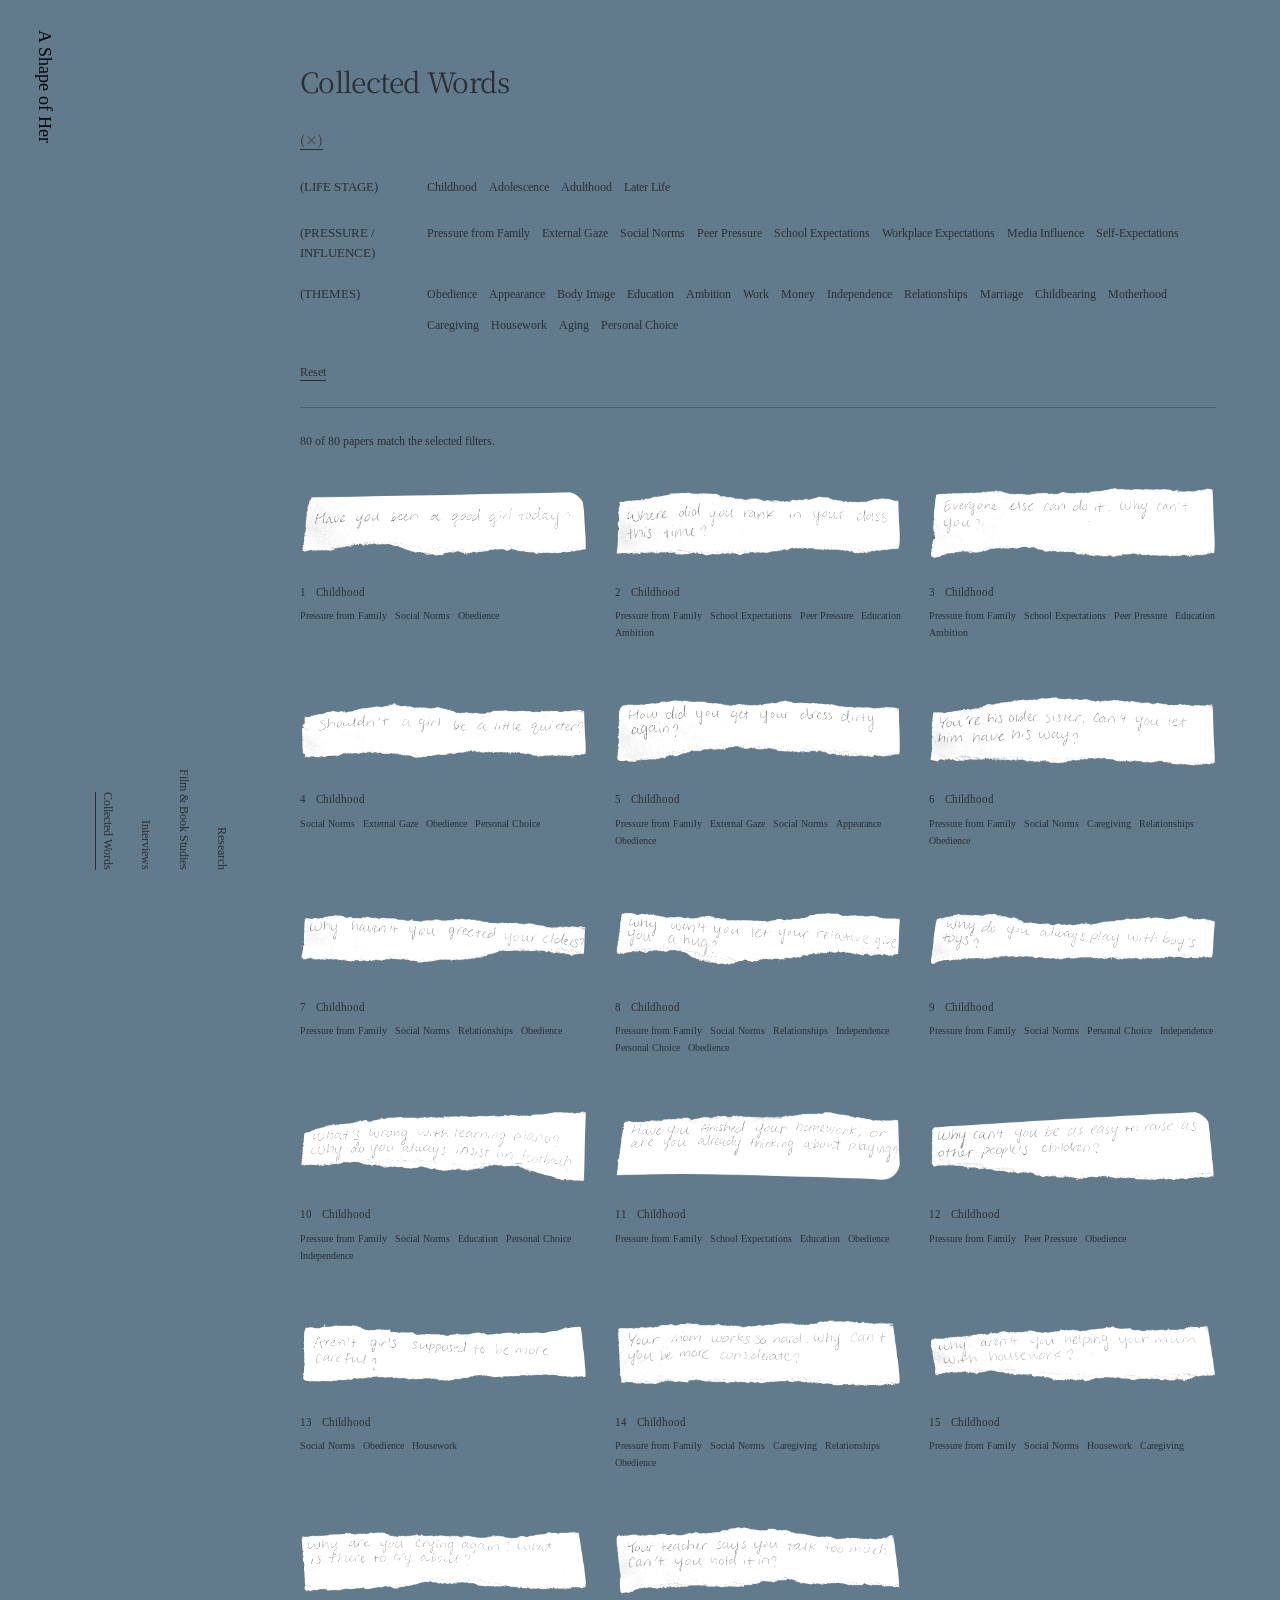
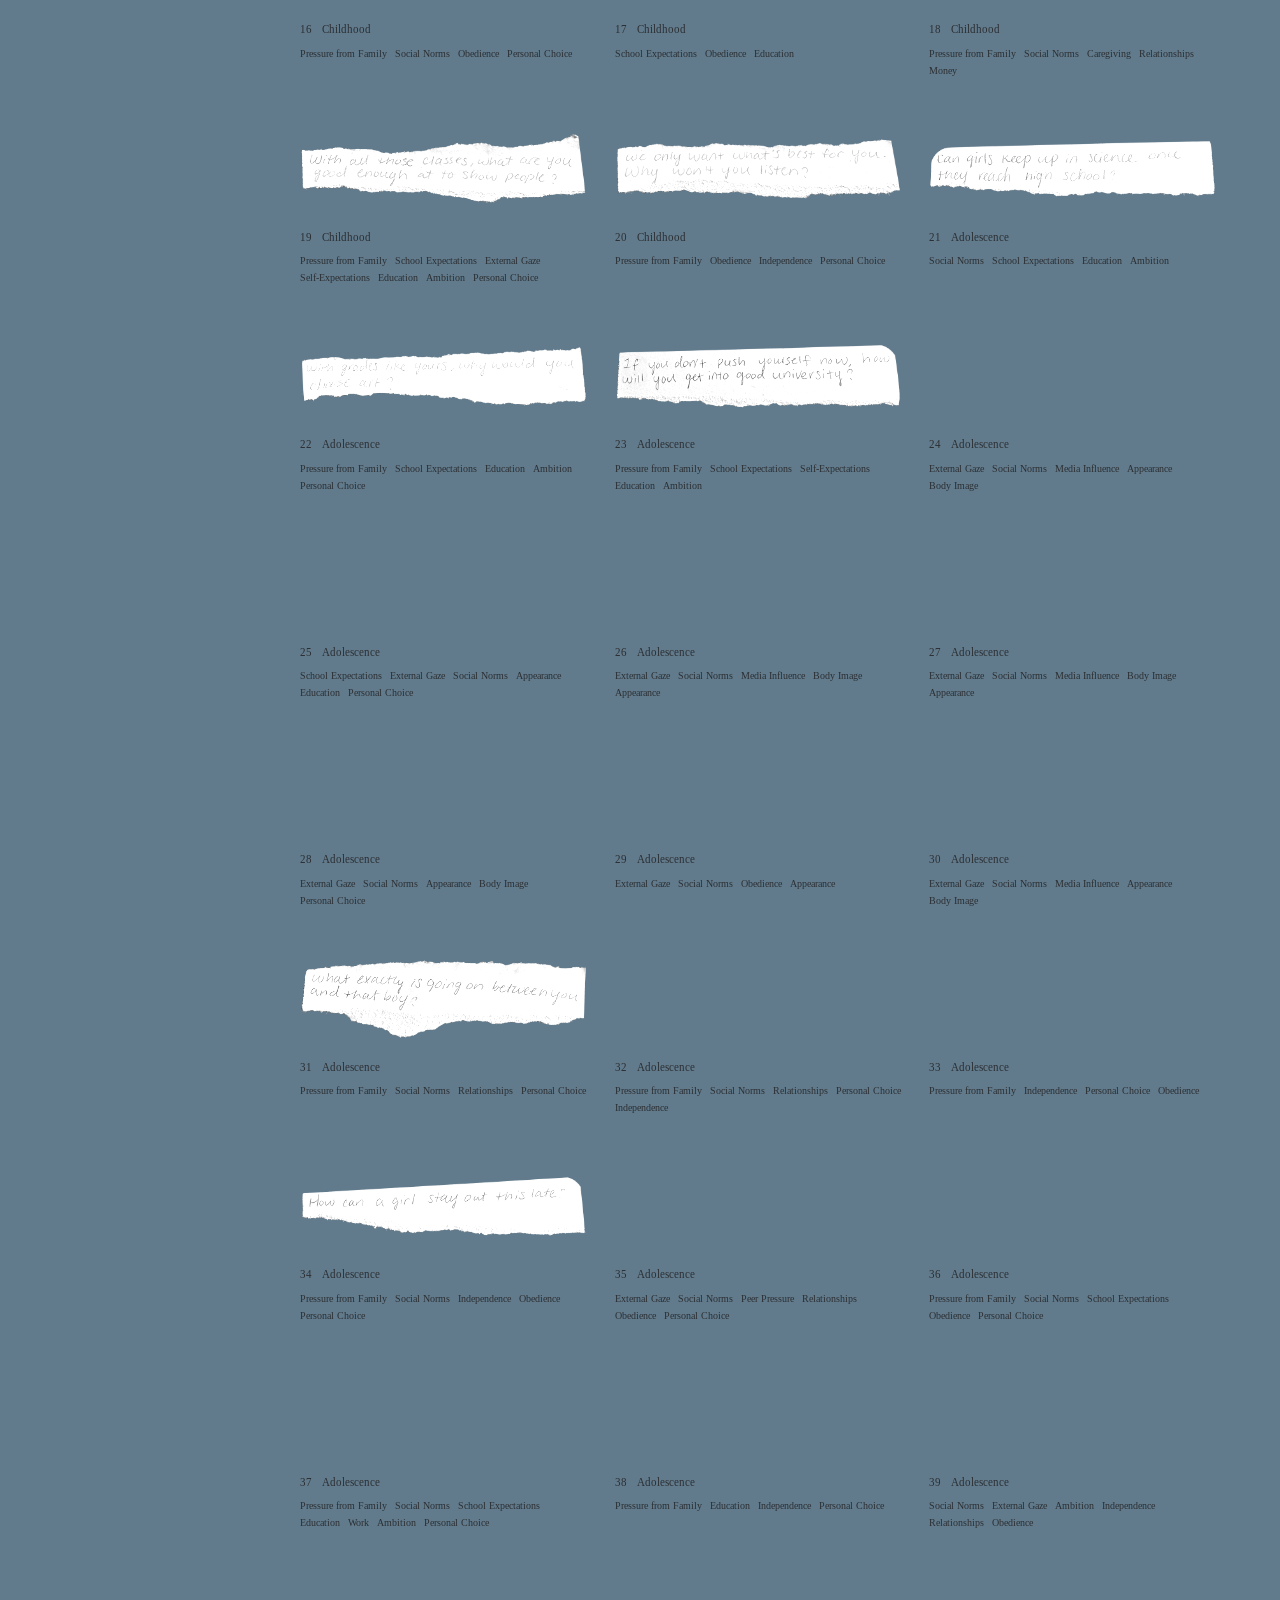
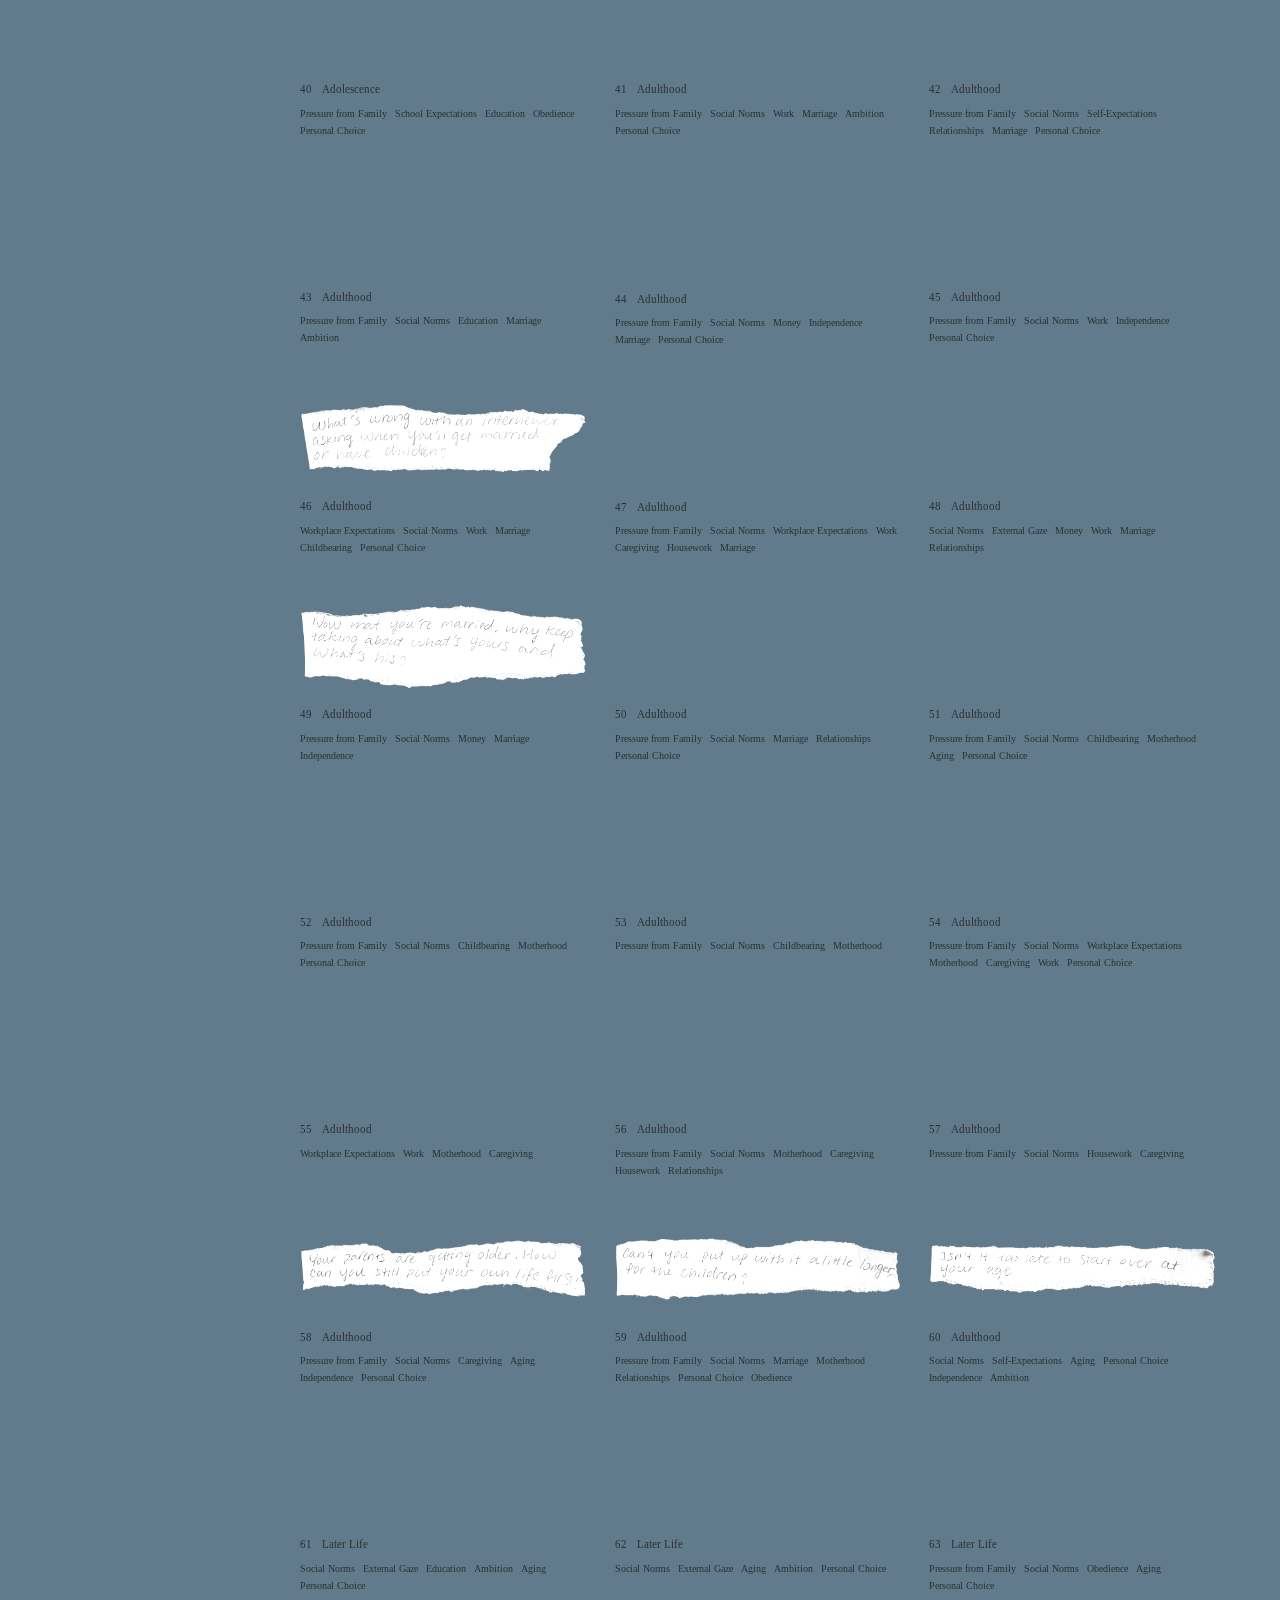
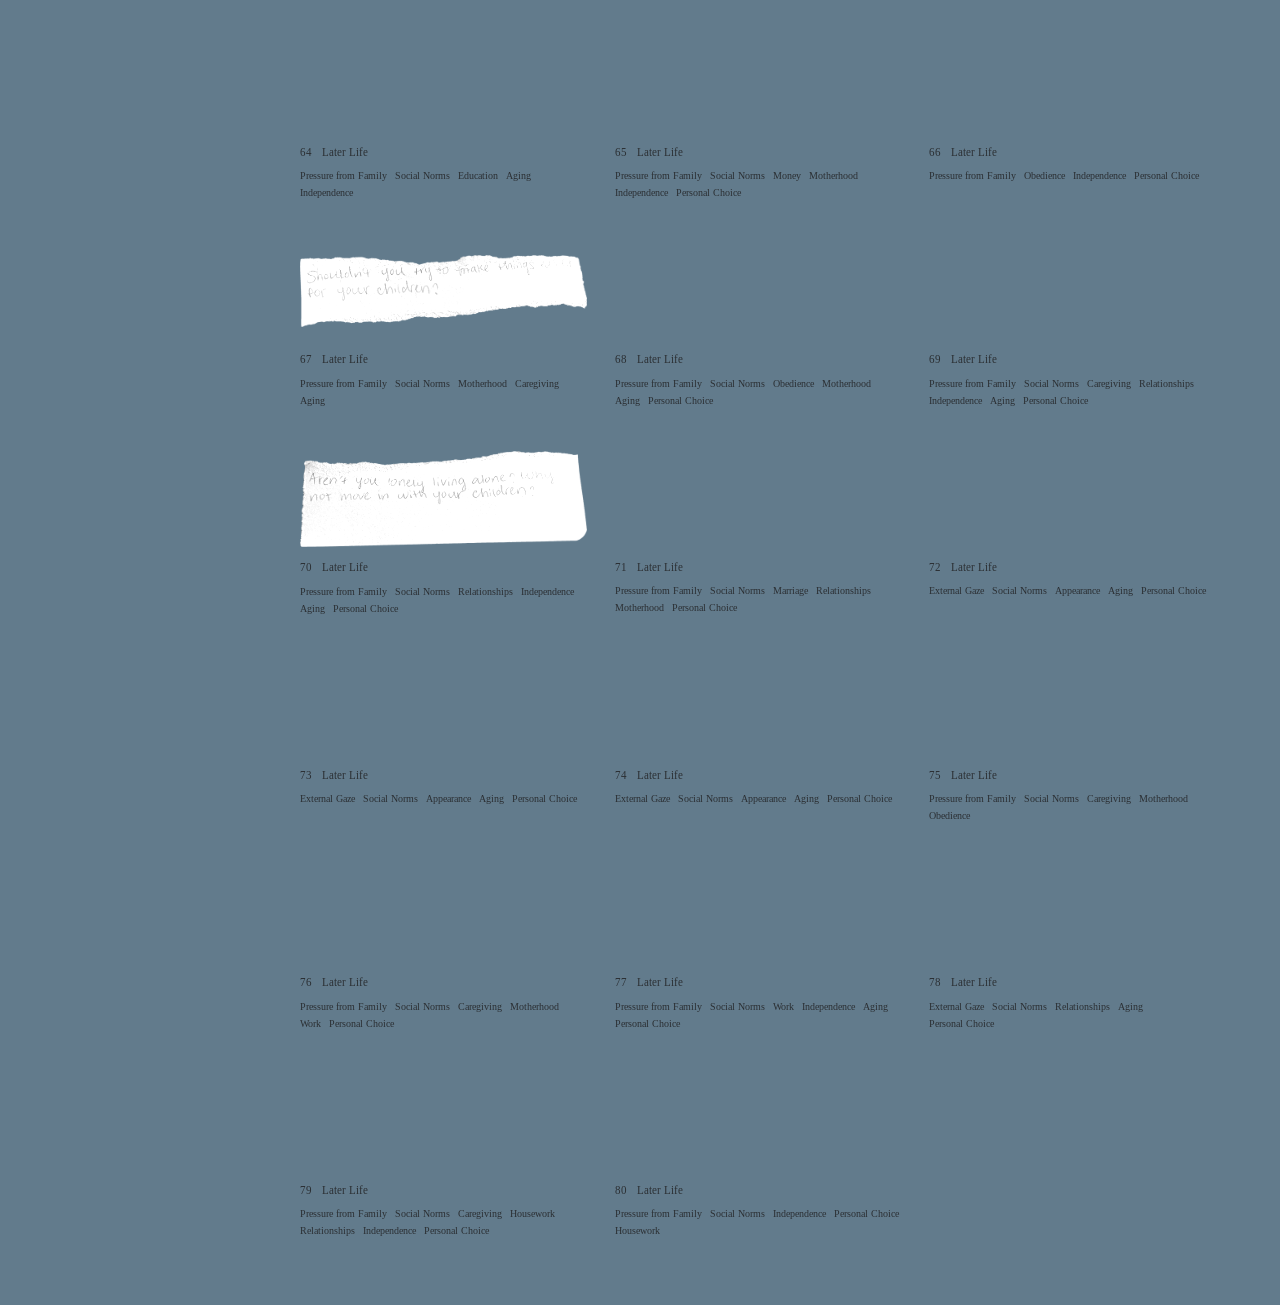
==== original-layout.html @ 665e1ff0 "Publish slate design with synchronized interview layouts" ====
<!doctype html><html lang="en"><head><meta charset="utf-8"><meta name="viewport" content="width=device-width,initial-scale=1"><title>A Shape of Her</title><link rel="stylesheet" href="src/original-layout.css?v=feng-qin-layout-1"><link rel="stylesheet" href="src/type.css?v=typewriter-body-1"><link rel="stylesheet" href="src/responsive.css?v=book-continuity-2"><link rel="icon" type="image/png" href="assets/favicon-transparent.png?v=eye-transparent-1"><link rel="stylesheet" href="src/archive-theme.css?v=word-labels-4"><link rel="stylesheet" href="src/interface-states.css?v=review-10"><link rel="stylesheet" href="src/reader-surface.css?v=reader-7"><link rel="stylesheet" href="src/slate.css?v=1"><link rel="stylesheet" href="src/research-refinement.css?v=1"><link rel="stylesheet" href="src/reality-refinement.css?v=1"><link rel="stylesheet" href="src/reader-refinement.css?v=1"><link rel="stylesheet" href="src/interview-refinement.css?v=1"></head><body class="slate-site"><main class="figma-stage"><section class="figma-screen" id="mom" hidden><div style="position:relative;width:100%;height:100%" data-node-id="37:55" data-name="Interview- Mom"><img alt="" style="position:absolute;display:block;inset:0;max-width:none;width:100%;height:100%" src="assets/figma/mom-04cc8.svg" /><img alt="" style="position:absolute;display:block;inset:0;max-width:none;width:100%;height:100%" src="assets/figma/mom-04cc8.svg" /><a style="word-break:break-word;position:absolute;display:block;cursor:pointer;font-family:var(--font-text);font-weight:400;inset:2.07% 90.83% 95.06% 0.97%;line-height:0;color:#78efb0;font-size:14.15px;white-space:nowrap" data-node-id="37:58"><p style="line-height:normal">A SHAPE OF HER</p></a><div style="position:absolute;inset:2.16% 98.09% 96.08% 0.97%" data-node-id="37:59" data-name="Group"><img alt="" style="position:absolute;display:block;inset:0;max-width:none;width:100%;height:100%" src="assets/figma/mom-c8390.svg" /></div><p style="word-break:break-word;position:absolute;font-family:var(--font-text);font-weight:400;inset:2.09% 48.47% 95.43% 45.28%;line-height:normal;font-style:normal;color:#e5ef70;font-size:16px;white-space:nowrap" data-node-id="37:62">
        (Interviews)</p><div style="position:absolute;inset:6.98% 0 93.02% 0" data-node-id="37:63" data-name="Vector"><div style="position:absolute;inset:-0.5px 0"><img alt="" style="display:block;max-width:none;width:100%;height:100%" src="assets/figma/mom-5d389.svg" /></div></div><p style="word-break:break-word;position:absolute;font-family:var(--font-text);font-weight:400;inset:2.09% 68.06% 95.43% 22.5%;line-height:normal;font-style:normal;color:#78efb0;font-size:16px;white-space:nowrap" data-node-id="71:30">(Collected Words)</p><p style="word-break:break-word;position:absolute;font-family:var(--font-text);font-weight:400;inset:1.96% 28.4% 95.56% 60.35%;line-height:normal;font-style:normal;color:#78efb0;font-size:16px;white-space:nowrap" data-node-id="71:32">(Film &amp; Book Studies)</p><p style="word-break:break-word;position:absolute;font-family:var(--font-text);font-weight:400;inset:2.35% 13.89% 95.17% 80.42%;line-height:normal;font-style:normal;color:#78efb0;font-size:16px;white-space:nowrap" data-node-id="71:34">
        (Research)</p><div style="position:absolute;background:#35253f;height:712px;left:0;overflow-x:clip;overflow-y:auto;top:54px;width:1440px" data-node-id="86:30" data-name="Mom — scrollable interview"><div style="position:absolute;align-content:stretch;display:flex;align-items:flex-start;left:140px;overflow:clip;top:0;width:1300px" data-node-id="86:31" data-name="Photos + interview"><div style="align-content:stretch;display:flex;flex-direction:column;align-items:flex-start;overflow:clip;position:relative;flex-shrink:0;width:650px" data-node-id="86:32" data-name="Family photographs — original proportions"><div style="height:869.375px;position:relative;flex-shrink:0;width:650px" data-node-id="85:30" data-name="mother-memory-01"><img alt="" style="position:absolute;inset:0;max-width:none;object-fit:contain;pointer-events:none;width:100%;height:100%" src="assets/figma/mom-5adf5.png" /></div><div style="height:495.093px;position:relative;flex-shrink:0;width:650px" data-node-id="85:32" data-name="mother-memory-03"><img alt="" style="position:absolute;inset:0;max-width:none;object-fit:contain;pointer-events:none;width:100%;height:100%" src="assets/figma/mom-e5b0a.png" /></div><div style="height:868.021px;position:relative;flex-shrink:0;width:650px" data-node-id="85:34" data-name="mother-memory-05"><img alt="" style="position:absolute;inset:0;max-width:none;object-fit:contain;pointer-events:none;width:100%;height:100%" src="assets/figma/mom-c2add.png" /></div></div><div style="word-break:break-word;background:#ead7e3;align-content:stretch;display:flex;flex-direction:column;gap:48px;height:2232.49px;align-items:flex-start;font-style:normal;overflow:clip;padding-bottom:48px;padding-top:38px;padding-left:38px;padding-right:38px;position:relative;flex-shrink:0;color:#63435f;width:650px" data-node-id="86:33" data-name="Interview — editable questions and answers"><div style="align-content:stretch;display:flex;flex-direction:column;gap:24px;align-items:flex-start;overflow:clip;position:relative;flex-shrink:0;width:574px" data-node-id="86:34" data-name="Question 1"><p style="font-family:var(--font-text);font-weight:700;line-height:38px;position:relative;flex-shrink:0;font-size:30px;width:574px" data-node-id="86:35">What do your family and your work expect from you these days? Does any of it feel stressful?</p><div style="font-family:var(--font-text);font-weight:400;line-height:0;position:relative;flex-shrink:0;font-size:24px;width:574px;white-space:pre-wrap" data-node-id="86:36"><p style="line-height:34px;margin-bottom:0">Right now, I think Mom’s job at home is to look after you and Niuniu. His college entrance exams are coming up, so I need to make sure he’s doing okay and staying healthy. With you, Mom needs to pay extra attention to how you’re feeling. I don’t want you to get ill again.</p><p style="line-height:34px;margin-bottom:0">​</p><p style="line-height:34px;margin-bottom:0">At work, I need to help Dad run the factory. Mom handles the office work and HR, and Dad wants me to learn more about it.</p><p style="line-height:34px;margin-bottom:0">​</p><p style="line-height:34px;margin-bottom:0">At home, we have the older ones and the younger ones to look after. Sometimes keeping up with everyday life and paying for everything feels like a lot. Mom was at home for so many years, and now I’m helping Dad manage the company. I worry about getting things wrong sometimes.</p><p style="line-height:34px;margin-bottom:0">​</p><p style="line-height:34px">But overall, Mom is happy with life right now. You and Niuniu are both doing well, and he’s working hard. Especially you—you’re doing so well now. Seeing you get better makes Mom feel much less worried.</p></div></div><div style="align-content:stretch;display:flex;flex-direction:column;gap:24px;align-items:flex-start;overflow:clip;position:relative;flex-shrink:0;width:574px" data-node-id="86:37" data-name="Question 2"><p style="font-family:var(--font-text);font-weight:700;line-height:38px;position:relative;flex-shrink:0;font-size:30px;width:574px" data-node-id="86:38">What part of your day matters most to you?</p><div style="font-family:var(--font-text);font-weight:400;line-height:0;position:relative;flex-shrink:0;font-size:24px;width:574px;white-space:pre-wrap" data-node-id="86:39"><p style="line-height:34px;margin-bottom:0">The most important part of the day? I don’t think there’s one particular time. When I wasn’t working, though, I liked making a nice dinner and waiting for Dad to come home. When you were all home too, we could sit down and have a happy meal together. That was the best time for Mom.</p><p style="line-height:34px;margin-bottom:0">​</p><p style="line-height:34px">Now that you’re in America, our video calls are the most important time for me. Seeing that you’re doing well makes Mom so happy.</p></div></div><div style="align-content:stretch;display:flex;flex-direction:column;gap:24px;align-items:flex-start;overflow:clip;position:relative;flex-shrink:0;width:574px" data-node-id="86:40" data-name="Question 3"><p style="font-family:var(--font-text);font-weight:700;line-height:38px;position:relative;flex-shrink:0;font-size:30px;width:574px" data-node-id="86:41">Who or what matters most to you?</p><p style="font-family:var(--font-text);font-weight:400;line-height:34px;position:relative;flex-shrink:0;font-size:24px;width:574px" data-node-id="86:42">
                The most important people in Mom’s life are you and Niuniu. Right now, you two matter most to me. For now, I want to help Dad run the factory well so we can earn a bit more money.</p></div><div style="align-content:stretch;display:flex;flex-direction:column;gap:24px;align-items:flex-start;overflow:clip;position:relative;flex-shrink:0;width:574px" data-node-id="86:43" data-name="Question 4"><p style="font-family:var(--font-text);font-weight:700;line-height:38px;position:relative;flex-shrink:0;font-size:30px;width:574px" data-node-id="86:44">
                If you could go back to when you were younger, what would you do differently?</p><p style="font-family:var(--font-text);font-weight:400;line-height:34px;position:relative;flex-shrink:0;font-size:24px;width:574px" data-node-id="86:45">
                Mom wishes she could go back to when you were little. I would take better care of you so you could grow up happy, instead of losing my temper with you. I wouldn’t let you go abroad to study and go through so much hurt. Then you could have stayed healthy without needing medicine. You also wouldn’t have had such a hard time losing weight. That’s what Mom most wishes she could do over.</p></div></div></div></div><div style="position:absolute;align-content:stretch;display:flex;flex-direction:column;gap:24px;align-items:flex-start;left:0;top:86px" data-node-id="87:82" data-name="Interview navigation — left tabs"><div style="background:#78efb0;align-content:stretch;display:flex;height:64px;align-items:center;padding-left:18px;position:relative;border-bottom-right-radius:3px;border-top-right-radius:3px;flex-shrink:0;width:132px" data-node-id="87:83" data-name="Mom"><p style="word-break:break-word;font-family:var(--font-text);font-weight:700;line-height:normal;font-style:normal;position:relative;flex-shrink:0;color:#35253f;font-size:20px;white-space:nowrap" data-node-id="I87:83;87:56">
            Mom</p></div><a style="background:#f3a5de;align-content:stretch;cursor:pointer;display:flex;height:64px;align-items:center;padding-left:18px;position:relative;border-bottom-right-radius:3px;border-top-right-radius:3px;flex-shrink:0;width:132px" data-node-id="87:85" data-name="Grandma"><p style="word-break:break-word;font-family:var(--font-text);font-weight:400;line-height:normal;font-style:normal;position:relative;flex-shrink:0;font-size:20px;color:var(--interview-tab-ink,#63435f);text-align:left;white-space:nowrap" data-node-id="I87:85;87:60">
            Grandma</p></a><a style="background:#f3a5de;align-content:stretch;cursor:pointer;display:flex;height:64px;align-items:center;padding-left:18px;position:relative;border-bottom-right-radius:3px;border-top-right-radius:3px;flex-shrink:0;width:132px" data-node-id="87:87" data-name="Aunt 1"><p style="word-break:break-word;font-family:var(--font-text);font-weight:400;line-height:normal;font-style:normal;position:relative;flex-shrink:0;font-size:20px;color:var(--interview-tab-ink,#63435f);text-align:left;white-space:nowrap" data-node-id="I87:87;87:64">
            Aunt 1</p></a><a style="background:#f3a5de;align-content:stretch;cursor:pointer;display:flex;height:64px;align-items:center;padding-left:18px;position:relative;border-bottom-right-radius:3px;border-top-right-radius:3px;flex-shrink:0;width:132px" data-node-id="87:89" data-name="Aunt 2"><p style="word-break:break-word;font-family:var(--font-text);font-weight:400;line-height:normal;font-style:normal;position:relative;flex-shrink:0;font-size:20px;color:var(--interview-tab-ink,#63435f);text-align:left;white-space:nowrap" data-node-id="I87:89;87:68">
            Aunt 2</p></a><a style="background:#f3a5de;align-content:stretch;cursor:pointer;display:flex;height:64px;align-items:center;padding-left:18px;position:relative;border-bottom-right-radius:3px;border-top-right-radius:3px;flex-shrink:0;width:132px" data-node-id="109:50" data-name="Summary"><p style="word-break:break-word;font-family:var(--font-text);font-weight:400;line-height:normal;font-style:normal;position:relative;flex-shrink:0;font-size:20px;color:var(--interview-tab-ink,#63435f);text-align:left;white-space:nowrap" data-node-id="I109:50;108:51">
            Summary</p></a></div></div></section><section class="figma-screen" id="grandma" hidden><div style="position:relative;width:100%;height:100%" data-node-id="87:91" data-name="Interview — Grandma"><img alt="" style="position:absolute;display:block;inset:0;max-width:none;width:100%;height:100%" src="assets/figma/grandma-04cc8.svg" /><img alt="" style="position:absolute;display:block;inset:0;max-width:none;width:100%;height:100%" src="assets/figma/grandma-04cc8.svg" /><a style="word-break:break-word;position:absolute;display:block;cursor:pointer;font-family:var(--font-text);font-weight:400;inset:2.07% 90.83% 95.06% 0.97%;line-height:0;color:#78efb0;font-size:14.15px;white-space:nowrap" data-node-id="87:94"><p style="line-height:normal">A SHAPE OF HER</p></a><div style="position:absolute;inset:2.16% 98.09% 96.08% 0.97%" data-node-id="87:95" data-name="Group"><img alt="" style="position:absolute;display:block;inset:0;max-width:none;width:100%;height:100%" src="assets/figma/grandma-c8390.svg" /></div><p style="word-break:break-word;position:absolute;font-family:var(--font-text);font-weight:400;inset:2.09% 48.47% 95.43% 45.28%;line-height:normal;font-style:normal;color:#e5ef70;font-size:16px;white-space:nowrap" data-node-id="87:98">
        (Interviews)</p><div style="position:absolute;inset:6.98% 0 93.02% 0" data-node-id="87:99" data-name="Vector"><div style="position:absolute;inset:-0.5px 0"><img alt="" style="display:block;max-width:none;width:100%;height:100%" src="assets/figma/grandma-5d389.svg" /></div></div><a style="word-break:break-word;position:absolute;display:block;cursor:pointer;font-family:var(--font-text);font-weight:400;inset:2.09% 68.06% 95.43% 22.5%;line-height:0;font-style:normal;color:#78efb0;font-size:16px;white-space:nowrap" data-node-id="87:100"><p style="line-height:normal">(Collected Words)</p></a><a style="word-break:break-word;position:absolute;display:block;cursor:pointer;font-family:var(--font-text);font-weight:400;inset:1.96% 28.4% 95.56% 60.35%;line-height:0;font-style:normal;color:#78efb0;font-size:16px;white-space:nowrap" data-node-id="87:101"><p style="line-height:normal">(Film &amp; Book Studies)</p></a><a style="word-break:break-word;position:absolute;display:block;cursor:pointer;font-family:var(--font-text);font-weight:400;inset:2.35% 13.89% 95.17% 80.42%;line-height:0;font-style:normal;color:#78efb0;font-size:16px;white-space:nowrap" data-node-id="87:102"><p style="line-height:normal">(Research)</p></a><div style="position:absolute;background:#35253f;height:712px;left:0;overflow-x:clip;overflow-y:auto;top:54px;width:1440px" data-node-id="90:50" data-name="Grandma — scrollable interview"><div style="position:absolute;align-content:stretch;display:flex;align-items:flex-start;left:140px;overflow:clip;top:0;width:1300px" data-node-id="90:51" data-name="Photos + interview"><div style="align-content:stretch;display:flex;flex-direction:column;gap:59.49px;align-items:flex-start;overflow:clip;position:relative;flex-shrink:0;width:650px" data-node-id="90:52" data-name="Family photographs — original proportions"><div style="height:863.507px;position:relative;flex-shrink:0;width:650px" data-node-id="90:46" data-name="grandmother-memory-01"><img alt="" style="position:absolute;inset:0;max-width:none;object-fit:contain;pointer-events:none;width:100%;height:100%" src="assets/figma/grandma-068de.png" /></div><div style="height:867.005px;position:relative;flex-shrink:0;width:650px" data-node-id="90:48" data-name="grandmother-memory-03"><img alt="" style="position:absolute;inset:0;max-width:none;object-fit:contain;pointer-events:none;width:100%;height:100%" src="assets/figma/grandma-8f580.png" /></div></div><div style="word-break:break-word;background:#ead7e3;align-content:stretch;display:flex;flex-direction:column;gap:48px;align-items:flex-start;font-style:normal;overflow:clip;padding-bottom:48px;padding-top:38px;padding-left:38px;padding-right:38px;position:relative;flex-shrink:0;color:#63435f;width:650px" data-node-id="90:58" data-name="Interview — editable questions and answers"><div style="align-content:stretch;display:flex;flex-direction:column;gap:24px;align-items:flex-start;overflow:clip;position:relative;flex-shrink:0;width:574px" data-node-id="90:59" data-name="Question 1"><p style="font-family:var(--font-text);font-weight:700;line-height:38px;position:relative;flex-shrink:0;font-size:30px;width:574px" data-node-id="90:60">What do your family and your work expect from you these days? Does any of it feel stressful?</p><p style="font-family:var(--font-text);font-weight:400;line-height:34px;position:relative;flex-shrink:0;font-size:24px;width:574px" data-node-id="90:61">
                I’m very happy. What do you want me to say about expectations? Grandma doesn’t know. Let Grandpa answer. You want Grandma to say it? Then let Grandpa help me a little. How would I know? Pressure and expectations? Grandma feels very happy now. I don’t really have any pressure.</p></div><div style="align-content:stretch;display:flex;flex-direction:column;gap:24px;align-items:flex-start;overflow:clip;position:relative;flex-shrink:0;width:574px" data-node-id="90:62" data-name="Question 2"><p style="font-family:var(--font-text);font-weight:700;line-height:38px;position:relative;flex-shrink:0;font-size:30px;width:574px" data-node-id="90:63">
                What part of your day matters most to you?</p><p style="font-family:var(--font-text);font-weight:400;line-height:34px;position:relative;flex-shrink:0;font-size:24px;width:574px" data-node-id="90:64">
                The most important part of the day? What does that mean? Well, apart from sleeping, the two of us make ourselves something to eat, don’t we? Just us two old people, making a little food. As long as we’re healthy, isn’t that enough? Keeping well, so you don’t have to worry about us. Isn’t that enough?</p></div><div style="align-content:stretch;display:flex;flex-direction:column;gap:24px;align-items:flex-start;overflow:clip;position:relative;flex-shrink:0;width:574px" data-node-id="90:65" data-name="Question 3"><p style="font-family:var(--font-text);font-weight:700;line-height:38px;position:relative;flex-shrink:0;font-size:30px;width:574px" data-node-id="90:66">
                Who or what matters most to you?</p><p style="font-family:var(--font-text);font-weight:400;line-height:34px;position:relative;flex-shrink:0;font-size:24px;width:574px" data-node-id="90:67">
                The most important people and things? How is Grandma supposed to answer that? I just want to be healthy. Isn’t that enough? The most important people? All of you. You’re the most important, the very most important. Grandma’s getting so old now, isn’t she? Sometimes I can’t sleep, and I think about you all.</p></div><div style="align-content:stretch;display:flex;flex-direction:column;gap:24px;align-items:flex-start;overflow:clip;position:relative;flex-shrink:0;width:574px" data-node-id="90:68" data-name="Question 4"><p style="font-family:var(--font-text);font-weight:700;line-height:38px;position:relative;flex-shrink:0;font-size:30px;width:574px" data-node-id="90:69">
                If you could go back to when you were younger, what would you do differently?</p><div style="font-family:var(--font-text);font-weight:400;line-height:0;position:relative;flex-shrink:0;font-size:24px;width:574px;white-space:pre-wrap" data-node-id="90:70"><p style="line-height:34px;margin-bottom:0">Start over? Even if I wanted to, I couldn’t do those things now. What could I do? Well, let me think, let me think. Ha ha ha. What would I want to do over now? Grandpa can’t think of anything either.</p><p style="line-height:34px;margin-bottom:0">​</p><p style="line-height:34px;margin-bottom:0">I regret marrying your grandpa.</p><p style="line-height:34px;margin-bottom:0">​</p><p style="line-height:34px">Our village back home was such a lovely place. You’ve been there, you know. Grandma lost out, really lost out. I left such a lovely place and came to this awful place. I regret moving down here to the flatlands. The work wore me out. I was so tired.</p></div></div></div></div></div><div style="position:absolute;align-content:stretch;display:flex;flex-direction:column;gap:24px;align-items:flex-start;left:0;top:86px" data-node-id="87:103" data-name="Interview navigation — left tabs"><a style="background:#f3a5de;align-content:stretch;cursor:pointer;display:flex;height:64px;align-items:center;padding-left:18px;position:relative;border-bottom-right-radius:3px;border-top-right-radius:3px;flex-shrink:0;width:132px" data-node-id="87:104" data-name="Mom"><p style="word-break:break-word;font-family:var(--font-text);font-weight:400;line-height:normal;font-style:normal;position:relative;flex-shrink:0;font-size:20px;color:var(--interview-tab-ink,#63435f);text-align:left;white-space:nowrap" data-node-id="I87:104;87:56">Mom</p></a><div style="background:#78efb0;align-content:stretch;display:flex;height:64px;align-items:center;padding-left:18px;position:relative;border-bottom-right-radius:3px;border-top-right-radius:3px;flex-shrink:0;width:132px" data-node-id="87:105" data-name="Grandma"><p style="word-break:break-word;font-family:var(--font-text);font-weight:700;line-height:normal;font-style:normal;position:relative;flex-shrink:0;color:#35253f;font-size:20px;white-space:nowrap" data-node-id="I87:105;87:60">
            Grandma</p></div><a style="background:#f3a5de;align-content:stretch;cursor:pointer;display:flex;height:64px;align-items:center;padding-left:18px;position:relative;border-bottom-right-radius:3px;border-top-right-radius:3px;flex-shrink:0;width:132px" data-node-id="87:106" data-name="Aunt 1"><p style="word-break:break-word;font-family:var(--font-text);font-weight:400;line-height:normal;font-style:normal;position:relative;flex-shrink:0;font-size:20px;color:var(--interview-tab-ink,#63435f);text-align:left;white-space:nowrap" data-node-id="I87:106;87:64">
            Aunt 1</p></a><a style="background:#f3a5de;align-content:stretch;cursor:pointer;display:flex;height:64px;align-items:center;padding-left:18px;position:relative;border-bottom-right-radius:3px;border-top-right-radius:3px;flex-shrink:0;width:132px" data-node-id="87:107" data-name="Aunt 2"><p style="word-break:break-word;font-family:var(--font-text);font-weight:400;line-height:normal;font-style:normal;position:relative;flex-shrink:0;font-size:20px;color:var(--interview-tab-ink,#63435f);text-align:left;white-space:nowrap" data-node-id="I87:107;87:68">
            Aunt 2</p></a><a style="background:#f3a5de;align-content:stretch;cursor:pointer;display:flex;height:64px;align-items:center;padding-left:18px;position:relative;border-bottom-right-radius:3px;border-top-right-radius:3px;flex-shrink:0;width:132px" data-node-id="110:51" data-name="Summary"><p style="word-break:break-word;font-family:var(--font-text);font-weight:400;line-height:normal;font-style:normal;position:relative;flex-shrink:0;font-size:20px;color:var(--interview-tab-ink,#63435f);text-align:left;white-space:nowrap" data-node-id="I110:51;108:51">
            Summary</p></a></div></div></section><section class="figma-screen" id="aunt1" hidden><div style="position:relative;width:100%;height:100%" data-node-id="87:112" data-name="Interview — Aunt 1"><img alt="" style="position:absolute;display:block;inset:0;max-width:none;width:100%;height:100%" src="assets/figma/aunt1-04cc8.svg" /><img alt="" style="position:absolute;display:block;inset:0;max-width:none;width:100%;height:100%" src="assets/figma/aunt1-04cc8.svg" /><a style="word-break:break-word;position:absolute;display:block;cursor:pointer;font-family:var(--font-text);font-weight:400;inset:2.07% 90.83% 95.06% 0.97%;line-height:0;color:#78efb0;font-size:14.15px;white-space:nowrap" data-node-id="87:115"><p style="line-height:normal">A SHAPE OF HER</p></a><div style="position:absolute;inset:2.16% 98.09% 96.08% 0.97%" data-node-id="87:116" data-name="Group"><img alt="" style="position:absolute;display:block;inset:0;max-width:none;width:100%;height:100%" src="assets/figma/aunt1-c8390.svg" /></div><p style="word-break:break-word;position:absolute;font-family:var(--font-text);font-weight:400;inset:2.09% 48.47% 95.43% 45.28%;line-height:normal;font-style:normal;color:#e5ef70;font-size:16px;white-space:nowrap" data-node-id="87:119">
        (Interviews)</p><div style="position:absolute;inset:6.98% 0 93.02% 0" data-node-id="87:120" data-name="Vector"><div style="position:absolute;inset:-0.5px 0"><img alt="" style="display:block;max-width:none;width:100%;height:100%" src="assets/figma/aunt1-5d389.svg" /></div></div><a style="word-break:break-word;position:absolute;display:block;cursor:pointer;font-family:var(--font-text);font-weight:400;inset:2.09% 68.06% 95.43% 22.5%;line-height:0;font-style:normal;color:#78efb0;font-size:16px;white-space:nowrap" data-node-id="87:121"><p style="line-height:normal">(Collected Words)</p></a><a style="word-break:break-word;position:absolute;display:block;cursor:pointer;font-family:var(--font-text);font-weight:400;inset:1.96% 28.4% 95.56% 60.35%;line-height:0;font-style:normal;color:#78efb0;font-size:16px;white-space:nowrap" data-node-id="87:122"><p style="line-height:normal">(Film &amp; Book Studies)</p></a><a style="word-break:break-word;position:absolute;display:block;cursor:pointer;font-family:var(--font-text);font-weight:400;inset:2.35% 13.89% 95.17% 80.42%;line-height:0;font-style:normal;color:#78efb0;font-size:16px;white-space:nowrap" data-node-id="87:123"><p style="line-height:normal">(Research)</p></a><div style="position:absolute;background:#35253f;height:712px;left:0;overflow-x:clip;overflow-y:auto;top:54px;width:1440px" data-node-id="103:46" data-name="Aunt 1 — scrollable interview"><div style="position:absolute;align-content:stretch;display:flex;align-items:flex-start;left:140px;overflow:clip;top:0;width:1300px" data-node-id="103:47" data-name="Photos + interview"><div style="align-content:stretch;display:flex;flex-direction:column;align-items:center;overflow:clip;position:relative;flex-shrink:0;width:650px" data-node-id="103:48" data-name="Family photographs — original proportions"><div style="height:449.035px;position:relative;flex-shrink:0;width:599.31px" data-node-id="103:49" data-name="grandmother-memory-01"><img alt="" style="position:absolute;inset:0;max-width:none;object-fit:contain;pointer-events:none;width:100%;height:100%" src="assets/figma/aunt1-024ca.png" /></div><div style="height:449.035px;position:relative;flex-shrink:0;width:599.31px" data-node-id="103:50" data-name="grandmother-memory-03"><img alt="" style="position:absolute;inset:0;max-width:none;object-fit:contain;pointer-events:none;width:100%;height:100%" src="assets/figma/aunt1-ce806.png" /></div><div style="height:449.93px;position:relative;flex-shrink:0;width:599.31px" data-node-id="107:46" data-name="aunt-1-memory-04"><img alt="" style="position:absolute;inset:0;max-width:none;object-fit:contain;pointer-events:none;width:100%;height:100%" src="assets/figma/aunt1-72cc7.png" /></div></div><div style="word-break:break-word;background:#ead7e3;align-content:stretch;display:flex;flex-direction:column;gap:48px;align-items:flex-start;font-style:normal;overflow:clip;padding-bottom:48px;padding-top:38px;padding-left:38px;padding-right:38px;position:relative;flex-shrink:0;color:#63435f;width:650px" data-node-id="103:51" data-name="Interview — editable questions and answers"><div style="align-content:stretch;display:flex;flex-direction:column;gap:24px;align-items:flex-start;overflow:clip;position:relative;flex-shrink:0;width:574px" data-node-id="103:52" data-name="Question 1"><p style="font-family:var(--font-text);font-weight:700;line-height:38px;position:relative;flex-shrink:0;font-size:30px;width:574px" data-node-id="103:53">
                What do your family and your work expect from you these days? Does any of it feel stressful?</p><p style="font-family:var(--font-text);font-weight:400;line-height:34px;position:relative;flex-shrink:0;font-size:24px;width:574px" data-node-id="103:54">
                I don’t have any family pressure because I don’t have a family of my own. It’s just me—as long as I’m fed, everyone’s fed. So there isn’t much expected of me. At work, I just try to be careful and do things properly. I try to make fewer mistakes and make sure the work gets done.</p></div><div style="align-content:stretch;display:flex;flex-direction:column;gap:24px;align-items:flex-start;overflow:clip;position:relative;flex-shrink:0;width:574px" data-node-id="103:55" data-name="Question 2"><p style="font-family:var(--font-text);font-weight:700;line-height:38px;position:relative;flex-shrink:0;font-size:30px;width:574px" data-node-id="103:56">
                What part of your day matters most to you?</p><p style="font-family:var(--font-text);font-weight:400;line-height:34px;position:relative;flex-shrink:0;font-size:24px;width:574px" data-node-id="103:57">
                After a busy day, the most important time is when I can sit down for dinner with my family. We go for a walk afterwards to get some exercise. Then I get ready for bed and lie down to watch my shows.</p></div><div style="align-content:stretch;display:flex;flex-direction:column;gap:24px;align-items:flex-start;overflow:clip;position:relative;flex-shrink:0;width:574px" data-node-id="103:58" data-name="Question 3"><p style="font-family:var(--font-text);font-weight:700;line-height:38px;position:relative;flex-shrink:0;font-size:30px;width:574px" data-node-id="103:59">
                Who or what matters most to you?</p><p style="font-family:var(--font-text);font-weight:400;line-height:34px;position:relative;flex-shrink:0;font-size:24px;width:574px" data-node-id="103:60">
                The most important people and things in my life? Definitely my family. You need good health before anything else. I just want a steady life, with the people I love and the people who love me all healthy and safe.</p></div><div style="align-content:stretch;display:flex;flex-direction:column;gap:24px;align-items:flex-start;overflow:clip;position:relative;flex-shrink:0;width:574px" data-node-id="103:61" data-name="Question 4"><p style="font-family:var(--font-text);font-weight:700;line-height:38px;position:relative;flex-shrink:0;font-size:30px;width:574px" data-node-id="103:62">
                If you could go back to when you were younger, what would you do differently?</p><p style="font-family:var(--font-text);font-weight:400;line-height:34px;position:relative;flex-shrink:0;font-size:24px;width:574px" data-node-id="103:63">
                If I could go back to my childhood, I’d definitely study hard. I’d like to go back twenty years, to when I was young, and stick with my first job instead of quitting. I would listen more patiently to my elders.</p></div></div></div></div><div style="position:absolute;align-content:stretch;display:flex;flex-direction:column;gap:24px;align-items:flex-start;left:0;top:86px" data-node-id="87:124" data-name="Interview navigation — left tabs"><a style="background:#f3a5de;align-content:stretch;cursor:pointer;display:flex;height:64px;align-items:center;padding-left:18px;position:relative;border-bottom-right-radius:3px;border-top-right-radius:3px;flex-shrink:0;width:132px" data-node-id="87:125" data-name="Mom"><p style="word-break:break-word;font-family:var(--font-text);font-weight:400;line-height:normal;font-style:normal;position:relative;flex-shrink:0;font-size:20px;color:var(--interview-tab-ink,#63435f);text-align:left;white-space:nowrap" data-node-id="I87:125;87:56">
            Mom</p></a><a style="background:#f3a5de;align-content:stretch;cursor:pointer;display:flex;height:64px;align-items:center;padding-left:18px;position:relative;border-bottom-right-radius:3px;border-top-right-radius:3px;flex-shrink:0;width:132px" data-node-id="87:126" data-name="Grandma"><p style="word-break:break-word;font-family:var(--font-text);font-weight:400;line-height:normal;font-style:normal;position:relative;flex-shrink:0;font-size:20px;color:var(--interview-tab-ink,#63435f);text-align:left;white-space:nowrap" data-node-id="I87:126;87:60">
            Grandma</p></a><div style="background:#78efb0;align-content:stretch;display:flex;height:64px;align-items:center;padding-left:18px;position:relative;border-bottom-right-radius:3px;border-top-right-radius:3px;flex-shrink:0;width:132px" data-node-id="87:127" data-name="Aunt 1"><p style="word-break:break-word;font-family:var(--font-text);font-weight:700;line-height:normal;font-style:normal;position:relative;flex-shrink:0;color:#35253f;font-size:20px;white-space:nowrap" data-node-id="I87:127;87:64">
            Aunt 1</p></div><a style="background:#f3a5de;align-content:stretch;cursor:pointer;display:flex;height:64px;align-items:center;padding-left:18px;position:relative;border-bottom-right-radius:3px;border-top-right-radius:3px;flex-shrink:0;width:132px" data-node-id="87:128" data-name="Aunt 2"><p style="word-break:break-word;font-family:var(--font-text);font-weight:400;line-height:normal;font-style:normal;position:relative;flex-shrink:0;font-size:20px;color:var(--interview-tab-ink,#63435f);text-align:left;white-space:nowrap" data-node-id="I87:128;87:68">
            Aunt 2</p></a><a style="background:#f3a5de;align-content:stretch;cursor:pointer;display:flex;height:64px;align-items:center;padding-left:18px;position:relative;border-bottom-right-radius:3px;border-top-right-radius:3px;flex-shrink:0;width:132px" data-node-id="110:54" data-name="Summary"><p style="word-break:break-word;font-family:var(--font-text);font-weight:400;line-height:normal;font-style:normal;position:relative;flex-shrink:0;font-size:20px;color:var(--interview-tab-ink,#63435f);text-align:left;white-space:nowrap" data-node-id="I110:54;108:51">
            Summary</p></a></div></div></section><section class="figma-screen" id="aunt2" hidden><div style="position:relative;width:100%;height:100%" data-node-id="87:133" data-name="Interview — Aunt 2"><img alt="" style="position:absolute;display:block;inset:0;max-width:none;width:100%;height:100%" src="assets/figma/aunt2-04cc8.svg" /><img alt="" style="position:absolute;display:block;inset:0;max-width:none;width:100%;height:100%" src="assets/figma/aunt2-04cc8.svg" /><a style="word-break:break-word;position:absolute;display:block;cursor:pointer;font-family:var(--font-text);font-weight:400;inset:2.07% 90.83% 95.06% 0.97%;line-height:0;color:#78efb0;font-size:14.15px;white-space:nowrap" data-node-id="87:136"><p style="line-height:normal">A SHAPE OF HER</p></a><div style="position:absolute;inset:2.16% 98.09% 96.08% 0.97%" data-node-id="87:137" data-name="Group"><img alt="" style="position:absolute;display:block;inset:0;max-width:none;width:100%;height:100%" src="assets/figma/aunt2-c8390.svg" /></div><p style="word-break:break-word;position:absolute;font-family:var(--font-text);font-weight:400;inset:2.09% 48.47% 95.43% 45.28%;line-height:normal;font-style:normal;color:#e5ef70;font-size:16px;white-space:nowrap" data-node-id="87:140">
        (Interviews)</p><div style="position:absolute;inset:6.98% 0 93.02% 0" data-node-id="87:141" data-name="Vector"><div style="position:absolute;inset:-0.5px 0"><img alt="" style="display:block;max-width:none;width:100%;height:100%" height="1" src="assets/figma/aunt2-58204.png" width="1440" /></div></div><a style="word-break:break-word;position:absolute;display:block;cursor:pointer;font-family:var(--font-text);font-weight:400;inset:2.09% 68.06% 95.43% 22.5%;line-height:0;font-style:normal;color:#78efb0;font-size:16px;white-space:nowrap" data-node-id="87:142"><p style="line-height:normal">(Collected Words)</p></a><a style="word-break:break-word;position:absolute;display:block;cursor:pointer;font-family:var(--font-text);font-weight:400;inset:1.96% 28.4% 95.56% 60.35%;line-height:0;font-style:normal;color:#78efb0;font-size:16px;white-space:nowrap" data-node-id="87:143"><p style="line-height:normal">(Film &amp; Book Studies)</p></a><a style="word-break:break-word;position:absolute;display:block;cursor:pointer;font-family:var(--font-text);font-weight:400;inset:2.35% 13.89% 95.17% 80.42%;line-height:0;font-style:normal;color:#78efb0;font-size:16px;white-space:nowrap" data-node-id="87:144"><p style="line-height:normal">(Research)</p></a><div style="position:absolute;align-content:stretch;display:flex;flex-direction:column;gap:24px;align-items:flex-start;left:0;top:86px" data-node-id="87:145" data-name="Interview navigation — left tabs"><a style="background:#f3a5de;align-content:stretch;cursor:pointer;display:flex;height:64px;align-items:center;padding-left:18px;position:relative;border-bottom-right-radius:3px;border-top-right-radius:3px;flex-shrink:0;width:132px" data-node-id="87:146" data-name="Mom"><p style="word-break:break-word;font-family:var(--font-text);font-weight:400;line-height:normal;font-style:normal;position:relative;flex-shrink:0;font-size:20px;color:var(--interview-tab-ink,#63435f);text-align:left;white-space:nowrap" data-node-id="I87:146;87:56">Mom</p></a><a style="background:#f3a5de;align-content:stretch;cursor:pointer;display:flex;height:64px;align-items:center;padding-left:18px;position:relative;border-bottom-right-radius:3px;border-top-right-radius:3px;flex-shrink:0;width:132px" data-node-id="87:147" data-name="Grandma"><p style="word-break:break-word;font-family:var(--font-text);font-weight:400;line-height:normal;font-style:normal;position:relative;flex-shrink:0;font-size:20px;color:var(--interview-tab-ink,#63435f);text-align:left;white-space:nowrap" data-node-id="I87:147;87:60">
            Grandma</p></a><a style="background:#f3a5de;align-content:stretch;cursor:pointer;display:flex;height:64px;align-items:center;padding-left:18px;position:relative;border-bottom-right-radius:3px;border-top-right-radius:3px;flex-shrink:0;width:132px" data-node-id="87:148" data-name="Aunt 1"><p style="word-break:break-word;font-family:var(--font-text);font-weight:400;line-height:normal;font-style:normal;position:relative;flex-shrink:0;font-size:20px;color:var(--interview-tab-ink,#63435f);text-align:left;white-space:nowrap" data-node-id="I87:148;87:64">
            Aunt 1</p></a><div style="background:#78efb0;align-content:stretch;display:flex;height:64px;align-items:center;padding-left:18px;position:relative;border-bottom-right-radius:3px;border-top-right-radius:3px;flex-shrink:0;width:132px" data-node-id="87:149" data-name="Aunt 2"><p style="word-break:break-word;font-family:var(--font-text);font-weight:700;line-height:normal;font-style:normal;position:relative;flex-shrink:0;color:#35253f;font-size:20px;white-space:nowrap" data-node-id="I87:149;87:68">
            Aunt 2</p></div><a style="background:#f3a5de;align-content:stretch;cursor:pointer;display:flex;height:64px;align-items:center;padding-left:18px;position:relative;border-bottom-right-radius:3px;border-top-right-radius:3px;flex-shrink:0;width:132px" data-node-id="110:57" data-name="Summary"><p style="word-break:break-word;font-family:var(--font-text);font-weight:400;line-height:normal;font-style:normal;position:relative;flex-shrink:0;font-size:20px;color:var(--interview-tab-ink,#63435f);text-align:left;white-space:nowrap" data-node-id="I110:57;108:51">
            Summary</p></a></div><div style="position:absolute;height:712px;left:790px;overflow-x:clip;overflow-y:auto;top:54px;width:650px" data-node-id="215:70" data-name="Aunt 2 — scrollable interview"><div style="word-break:break-word;position:absolute;background:#ead7e3;align-content:stretch;display:flex;flex-direction:column;gap:48px;align-items:flex-start;left:0;font-style:normal;overflow:clip;padding-bottom:48px;padding-top:38px;padding-left:38px;padding-right:38px;color:#63435f;top:0;width:650px" data-node-id="215:56" data-name="Interview — editable questions and answers"><div style="align-content:stretch;display:flex;flex-direction:column;gap:24px;align-items:flex-start;overflow:clip;position:relative;flex-shrink:0;width:574px" data-node-id="215:57" data-name="Question 1"><p style="font-family:var(--font-text);font-weight:700;line-height:38px;position:relative;flex-shrink:0;font-size:30px;width:574px" data-node-id="215:58">What do your family and your work expect from you these days? Does any of it feel stressful?</p><p style="font-family:var(--font-text);font-weight:400;line-height:34px;position:relative;flex-shrink:0;font-size:24px;width:574px" data-node-id="215:59">
              At work, I’m expected to be responsible, do every task well, and create value for the company. The pressure comes from feeling that my own abilities aren’t enough, so I need to spend more time and energy learning. At home, I’m expected to spend more time with my family and take care of them.</p></div><div style="align-content:stretch;display:flex;flex-direction:column;gap:24px;align-items:flex-start;overflow:clip;position:relative;flex-shrink:0;width:574px" data-node-id="215:60" data-name="Question 2"><p style="font-family:var(--font-text);font-weight:700;line-height:38px;position:relative;flex-shrink:0;font-size:30px;width:574px" data-node-id="215:61">
              What part of your day matters most to you?</p><p style="font-family:var(--font-text);font-weight:400;line-height:34px;position:relative;flex-shrink:0;font-size:24px;width:574px" data-node-id="215:62">
              After finishing work, I spend time with my family and chat with them.</p></div><div style="align-content:stretch;display:flex;flex-direction:column;gap:24px;align-items:flex-start;overflow:clip;position:relative;flex-shrink:0;width:574px" data-node-id="215:63" data-name="Question 3"><p style="font-family:var(--font-text);font-weight:700;line-height:38px;position:relative;flex-shrink:0;font-size:30px;width:574px" data-node-id="215:64">
              Who or what matters most to you?</p><p style="font-family:var(--font-text);font-weight:400;line-height:34px;position:relative;flex-shrink:0;font-size:24px;width:574px" data-node-id="215:65">
              The most important people in my life are my family. What matters most is that they are safe and healthy.</p></div><div style="align-content:stretch;display:flex;flex-direction:column;gap:24px;align-items:flex-start;overflow:clip;position:relative;flex-shrink:0;width:574px" data-node-id="215:66" data-name="Question 4"><p style="font-family:var(--font-text);font-weight:700;line-height:38px;position:relative;flex-shrink:0;font-size:30px;width:574px" data-node-id="215:67">
              If you could go back to when you were younger, what would you do differently?</p><p style="font-family:var(--font-text);font-weight:400;line-height:34px;position:relative;flex-shrink:0;font-size:24px;width:574px" data-node-id="215:86">
              I would study hard.</p></div></div></div><div style="position:absolute;height:712px;left:166px;overflow-x:clip;overflow-y:auto;top:54px;width:601px" data-node-id="216:66" data-name="Aunt 2 — scrollable photographs"><div style="position:absolute;align-content:stretch;display:flex;flex-direction:column;gap:10px;align-items:flex-start;left:0;top:0;width:600.598px" data-node-id="216:59" data-name="Family photographs — original proportions"><div style="aspect-ratio:670/502;position:relative;flex-shrink:0;width:100%" data-node-id="216:57" data-name="205 1"><img alt="" style="position:absolute;inset:0;max-width:none;object-fit:cover;pointer-events:none;width:100%;height:100%" src="assets/figma/aunt2-8ef42.png" /></div><div style="height:337.053px;position:relative;flex-shrink:0;width:600.6px" data-node-id="216:61" data-name="clipboard 1"><img alt="" style="position:absolute;inset:0;max-width:none;object-fit:cover;pointer-events:none;width:100%;height:100%" src="assets/figma/aunt2-65553.png" /></div><div style="height:450.002px;position:relative;flex-shrink:0;width:600.6px" data-node-id="216:64" data-name="clipboard 2"><img alt="" style="position:absolute;inset:0;max-width:none;object-fit:cover;pointer-events:none;width:100%;height:100%" src="assets/figma/aunt2-d39c5.png" /></div></div></div></div></section><section class="figma-screen" id="film" hidden><div style="position:relative;width:100%;height:100%" data-node-id="37:163" data-name="Film Studies"><img alt="" style="position:absolute;display:block;inset:0;max-width:none;width:100%;height:100%" src="assets/figma/film-04cc8.svg" /><img alt="" style="position:absolute;display:block;inset:0;max-width:none;width:100%;height:100%" src="assets/figma/film-04cc8.svg" /><a style="word-break:break-word;position:absolute;display:block;cursor:pointer;font-family:var(--font-text);font-weight:400;inset:2.07% 90.83% 95.06% 0.97%;line-height:0;color:#78efb0;font-size:14.15px;white-space:nowrap" data-node-id="37:166"><p style="line-height:normal">A SHAPE OF HER</p></a><div style="position:absolute;inset:2.16% 98.09% 96.08% 0.97%" data-node-id="37:167" data-name="Group"><img alt="" style="position:absolute;display:block;inset:0;max-width:none;width:100%;height:100%" src="assets/figma/film-c8390.svg" /></div><p style="word-break:break-word;position:absolute;font-family:var(--font-text);font-weight:400;inset:2.09% 30.83% 95.43% 57.92%;line-height:normal;font-style:normal;color:#e5ef70;font-size:16px;white-space:nowrap" data-node-id="37:170">(Film &amp; Book Studies)</p><div style="position:absolute;inset:6.98% 0 93.02% 0" data-node-id="37:171" data-name="Vector"><div style="position:absolute;inset:-0.5px 0"><img alt="" style="display:block;max-width:none;width:100%;height:100%" src="assets/figma/film-5d389.svg" /></div></div><a style="word-break:break-word;position:absolute;display:block;cursor:pointer;font-family:var(--font-text);font-weight:400;inset:2.35% 68.19% 95.17% 22.36%;line-height:0;font-style:normal;color:#78efb0;font-size:16px;white-space:nowrap" data-node-id="71:42"><p style="line-height:normal">(Collected Words)</p></a><a style="word-break:break-word;position:absolute;display:block;cursor:pointer;font-family:var(--font-text);font-weight:400;inset:2.22% 50.42% 95.3% 43.33%;line-height:0;font-style:normal;color:#78efb0;font-size:16px;white-space:nowrap" data-node-id="71:44"><p style="line-height:normal">(Interviews)</p></a><a style="word-break:break-word;position:absolute;display:block;cursor:pointer;font-family:var(--font-text);font-weight:400;inset:2.09% 16.88% 95.43% 77.43%;line-height:0;font-style:normal;color:#78efb0;font-size:16px;white-space:nowrap" data-node-id="71:46"><p style="line-height:normal">(Research)</p></a><div style="position:absolute;background:#35253f;inset:7.05% 0 0 0;overflow-x:clip;overflow-y:auto" data-node-id="155:81" data-name="Films — scrollable studies"><div style="position:absolute;align-content:stretch;display:flex;align-items:flex-start;left:140px;overflow:clip;top:0;width:1300px" data-node-id="155:82" data-name="Photos + interview"><div style="align-content:stretch;display:flex;flex-direction:column;align-items:center;overflow:clip;position:relative;flex-shrink:0;width:650px" data-node-id="155:83" data-name="Family photographs — original proportions"><div style="height:622.67px;position:relative;flex-shrink:0;width:650px" data-node-id="155:84" data-name="grandmother-memory-01"><img alt="" style="position:absolute;inset:0;max-width:none;object-fit:contain;pointer-events:none;width:100%;height:100%" src="assets/figma/film-64e13.png" /></div><div style="height:622.67px;position:relative;flex-shrink:0;width:650px" data-node-id="155:85" data-name="grandmother-memory-03"><img alt="" style="position:absolute;inset:0;max-width:none;object-fit:contain;pointer-events:none;width:100%;height:100%" src="assets/figma/film-f58fb.png" /></div><div style="height:622.67px;position:relative;flex-shrink:0;width:650px" data-node-id="155:86" data-name="aunt-1-memory-04"><img alt="" style="position:absolute;inset:0;max-width:none;object-fit:contain;pointer-events:none;width:100%;height:100%" src="assets/figma/film-1bb6d.png" /></div></div><div style="word-break:break-word;background:#ead7e3;align-content:stretch;display:flex;flex-direction:column;gap:48px;align-items:flex-start;font-style:normal;overflow:clip;padding-bottom:174px;padding-top:38px;padding-left:38px;padding-right:38px;position:relative;flex-shrink:0;color:#63435f;width:650px" data-node-id="155:87" data-name="Interview — editable questions and answers"><div style="align-content:stretch;display:flex;flex-direction:column;gap:24px;align-items:flex-start;line-height:0;overflow:clip;position:relative;flex-shrink:0;width:574px" data-node-id="155:88" data-name="Question 1"><div style="font-family:var(--font-text);font-weight:700;position:relative;flex-shrink:0;font-size:30px;width:574px" data-node-id="155:89"><p style="line-height:38px;margin-bottom:0">The Bold, the Corrupt,</p><p style="line-height:38px">and the Beautiful</p></div><div style="font-family:var(--font-text);font-weight:400;position:relative;flex-shrink:0;font-size:24px;width:574px;white-space:pre-wrap" data-node-id="155:90"><p style="line-height:34px;margin-bottom:0">2017 · Yang Ya-che · Taiwan</p><p style="line-height:34px;margin-bottom:0">​</p><p style="line-height:34px;margin-bottom:0">In Madame Tang’s family, care is linked to control. Protecting someone can also mean deciding how they should live. The two younger women have to figure out how much they can choose for themselves.</p><p style="line-height:34px;margin-bottom:0">​</p><p style="line-height:34px">“It’s for your own good” can make it hard to disagree with someone who cares about you. When a woman relies on her family for her life, sometimes she will get comfortable with putting her own wishes aside as she lets go of them for the long term.</p></div></div><div style="align-content:stretch;display:flex;flex-direction:column;gap:24px;align-items:flex-start;overflow:clip;position:relative;flex-shrink:0;width:574px" data-node-id="155:91" data-name="Question 2"><p style="font-family:var(--font-text);font-weight:700;line-height:38px;position:relative;flex-shrink:0;font-size:30px;width:574px" data-node-id="155:92">Raise the Red Lantern</p><div style="font-family:var(--font-text);font-weight:400;line-height:0;position:relative;flex-shrink:0;font-size:24px;width:574px;white-space:pre-wrap" data-node-id="155:93"><p style="line-height:34px;margin-bottom:0">1991 · Zhang Yimou · China / Hong Kong</p><p style="line-height:34px;margin-bottom:0">​</p><p style="line-height:34px;margin-bottom:0">After her father dies, Songlian leaves school and becomes the fourth concubine in a rich man’s household. The red lanterns show which woman is getting his attention and special treatment. Songlian has to learn how to gain his favour so that her life there is easier.</p><p style="line-height:34px;margin-bottom:0">​</p><p style="line-height:34px">When being treated well relies on pleasing one person, it is hard to think only about what you want. The women compete with each other because they live under the same rules. Songlian can try to get the lanterns lit outside her room, but she can’t decide how the household is run.</p></div></div><div style="align-content:stretch;display:flex;flex-direction:column;gap:24px;align-items:flex-start;overflow:clip;position:relative;flex-shrink:0;width:574px" data-node-id="155:94" data-name="Question 3"><p style="font-family:var(--font-text);font-weight:700;line-height:38px;position:relative;flex-shrink:0;font-size:30px;width:574px" data-node-id="155:95">In the Mood for Love</p><div style="font-family:var(--font-text);font-weight:400;line-height:0;position:relative;flex-shrink:0;font-size:24px;width:574px;white-space:pre-wrap" data-node-id="155:96"><p style="line-height:34px;margin-bottom:0">2000 · Wong Kar Wai · Hong Kong</p><p style="line-height:34px;margin-bottom:0">​</p><p style="line-height:34px;margin-bottom:0">Su Li-zhen and Chow Mo-wan feel close after they learn that their spouses are cheating. As they spend more time together, she begins to have feelings for him. But she is married, so she’s afraid of what others will say.</p><p style="line-height:34px;margin-bottom:0">​</p><p style="line-height:34px">She is trying to understand herself while also being a good wife in other people’s eyes. At times she says nothing because she doesn’t know what she really wants. At other times she may be worried about what would happen if she said it out loud.</p></div></div></div></div></div><div style="position:absolute;align-content:stretch;cursor:pointer;display:flex;flex-direction:column;gap:24px;align-items:flex-start;left:calc(50% - 654px);top:calc(50% - 89px);transform:translate(-50%,-50%)" data-node-id="164:61" data-name="Interview navigation — left tabs"><button style="background:#f3a5de;align-content:stretch;display:flex;height:64px;align-items:center;padding-left:18px;position:relative;border-bottom-right-radius:3px;border-top-right-radius:3px;flex-shrink:0;width:132px" data-node-id="169:65" data-name="Mom"><div style="word-break:break-word;font-family:var(--font-text);font-weight:400;line-height:0;font-style:normal;position:relative;flex-shrink:0;font-size:14px;color:var(--interview-tab-ink,#63435f);text-align:left;white-space:nowrap" data-node-id="169:66"><p style="line-height:normal;margin-bottom:0">The Bold, the</p><p style="line-height:normal;margin-bottom:0">Corrupt, and</p><p style="line-height:normal">the Beautiful</p></div></button><button style="background:#f3a5de;align-content:stretch;display:flex;height:64px;align-items:center;padding-left:18px;position:relative;border-bottom-right-radius:3px;border-top-right-radius:3px;flex-shrink:0;width:132px" data-node-id="169:69" data-name="Grandma"><div style="word-break:break-word;font-family:var(--font-text);font-weight:400;line-height:0;font-style:normal;position:relative;flex-shrink:0;font-size:14px;color:var(--interview-tab-ink,#63435f);text-align:left;white-space:nowrap" data-node-id="169:70"><p style="line-height:normal;margin-bottom:0">Raise the</p><p style="line-height:normal">Red Lantern</p></div></button><button style="background:#f3a5de;align-content:stretch;display:flex;height:64px;align-items:center;padding-left:18px;position:relative;border-bottom-right-radius:3px;border-top-right-radius:3px;flex-shrink:0;width:132px" data-node-id="169:71" data-name="Aunt 1"><div style="word-break:break-word;font-family:var(--font-text);font-weight:400;line-height:0;font-style:normal;position:relative;flex-shrink:0;font-size:14px;color:var(--interview-tab-ink,#63435f);text-align:left;white-space:nowrap" data-node-id="169:72"><p style="line-height:normal;margin-bottom:0">In the Mood</p><p style="line-height:normal">for Love</p></div></button><a style="background:#f3a5de;align-content:stretch;display:flex;height:64px;align-items:center;padding-left:18px;position:relative;border-bottom-right-radius:3px;border-top-right-radius:3px;flex-shrink:0;width:132px" data-node-id="169:67" data-name="Aunt 2"><div style="word-break:break-word;font-family:var(--font-text);font-weight:400;line-height:0;font-style:normal;position:relative;flex-shrink:0;font-size:14px;color:var(--interview-tab-ink,#63435f);text-align:left;white-space:nowrap" data-node-id="169:68"><p style="line-height:normal;margin-bottom:0">Connecting</p><p style="line-height:normal">to Reality</p></div></a></div></div></section><section class="figma-screen" id="summary" hidden><div style="position:relative;width:100%;height:100%" data-node-id="92:55" data-name="Interview — Summary"><img alt="" style="position:absolute;display:block;inset:0;max-width:none;width:100%;height:100%" src="assets/figma/summary-04cc8.svg" /><img alt="" style="position:absolute;display:block;inset:0;max-width:none;width:100%;height:100%" src="assets/figma/summary-04cc8.svg" /><a style="word-break:break-word;position:absolute;display:block;cursor:pointer;font-family:var(--font-text);font-weight:400;inset:2.07% 90.83% 95.06% 0.97%;line-height:0;color:#78efb0;font-size:14.15px;white-space:nowrap" data-node-id="92:58"><p style="line-height:normal">A SHAPE OF HER</p></a><div style="position:absolute;inset:2.16% 98.09% 96.08% 0.97%" data-node-id="92:59" data-name="Group"><img alt="" style="position:absolute;display:block;inset:0;max-width:none;width:100%;height:100%" src="assets/figma/summary-c8390.svg" /></div><p style="word-break:break-word;position:absolute;font-family:var(--font-text);font-weight:400;inset:2.09% 48.47% 95.43% 45.28%;line-height:normal;font-style:normal;color:#e5ef70;font-size:16px;white-space:nowrap" data-node-id="92:62">
        (Interviews)</p><div style="position:absolute;inset:6.98% 0 93.02% 0" data-node-id="92:63" data-name="Vector"><div style="position:absolute;inset:-0.5px 0"><img alt="" style="display:block;max-width:none;width:100%;height:100%" src="assets/figma/summary-5d389.svg" /></div></div><a style="word-break:break-word;position:absolute;display:block;cursor:pointer;font-family:var(--font-text);font-weight:400;inset:2.09% 68.06% 95.43% 22.5%;line-height:0;font-style:normal;color:#78efb0;font-size:16px;white-space:nowrap" data-node-id="92:64"><p style="line-height:normal">(Collected Words)</p></a><a style="word-break:break-word;position:absolute;display:block;cursor:pointer;font-family:var(--font-text);font-weight:400;inset:1.96% 28.4% 95.56% 60.35%;line-height:0;font-style:normal;color:#78efb0;font-size:16px;white-space:nowrap" data-node-id="92:65"><p style="line-height:normal">(Film &amp; Book Studies)</p></a><a style="word-break:break-word;position:absolute;display:block;cursor:pointer;font-family:var(--font-text);font-weight:400;inset:2.35% 13.89% 95.17% 80.42%;line-height:0;font-style:normal;color:#78efb0;font-size:16px;white-space:nowrap" data-node-id="92:66"><p style="line-height:normal">(Research)</p></a><div style="position:absolute;height:712px;left:140px;overflow-x:clip;overflow-y:auto;top:54px;width:1300px" data-node-id="112:72" data-name="Summary — scrollable content"><div style="position:absolute;background:#ead7e3;align-content:stretch;display:flex;flex-direction:column;gap:48px;align-items:flex-start;left:0;overflow:clip;padding-bottom:48px;padding-top:38px;padding-left:38px;padding-right:38px;top:0;width:1300px" data-node-id="112:55" data-name="Summary — content"><div style="word-break:break-word;align-content:stretch;display:flex;flex-direction:column;gap:24px;align-items:flex-start;font-style:normal;overflow:clip;position:relative;flex-shrink:0;color:#63435f;width:1224px" data-node-id="112:56" data-name="Question 1"><p style="font-family:var(--font-text);font-weight:700;line-height:38px;position:relative;flex-shrink:0;font-size:30px;width:1224px" data-node-id="112:57">
              Being a good girl.</p><p style="font-family:var(--font-text);font-weight:400;line-height:34px;position:relative;flex-shrink:0;font-size:24px;width:1224px" data-node-id="112:58">
              As a child, she may be praised for being a “good girl” when she stays quiet. After a while, speaking up can feel like doing something wrong, even when she has been treated unfairly. She may start doing what others want before thinking about herself.</p></div><div style="word-break:break-word;align-content:stretch;display:flex;flex-direction:column;gap:24px;align-items:flex-start;font-style:normal;overflow:clip;position:relative;flex-shrink:0;color:#63435f;width:1224px" data-node-id="112:59" data-name="Question 2"><p style="font-family:var(--font-text);font-weight:700;line-height:38px;position:relative;flex-shrink:0;font-size:30px;width:1224px" data-node-id="112:60">
              Being looked at.</p><p style="font-family:var(--font-text);font-weight:400;line-height:34px;position:relative;flex-shrink:0;font-size:24px;width:1224px" data-node-id="112:61">
              As she gets older, comments about her looks can affect how she feels about herself. She might choose her clothes just to avoid being criticised. It can become hard to tell what she actually likes and what she has learned to like because other people approve of it.</p></div><div style="word-break:break-word;align-content:stretch;display:flex;flex-direction:column;gap:24px;align-items:flex-start;font-style:normal;overflow:clip;position:relative;flex-shrink:0;color:#63435f;width:1224px" data-node-id="112:62" data-name="Question 3"><p style="font-family:var(--font-text);font-weight:700;line-height:38px;position:relative;flex-shrink:0;font-size:30px;width:1224px" data-node-id="112:63">
              Choosing a direction.</p><p style="font-family:var(--font-text);font-weight:400;line-height:34px;position:relative;flex-shrink:0;font-size:24px;width:1224px" data-node-id="112:64">
              Her choices about the future often depend on her family’s support. They may want her to get married by a certain age, even if she has other plans. Going her own way can make her feel that she is letting them down.</p></div><div style="word-break:break-word;align-content:stretch;display:flex;flex-direction:column;gap:24px;align-items:flex-start;font-style:normal;overflow:clip;position:relative;flex-shrink:0;color:#63435f;width:1224px" data-node-id="112:65" data-name="Question 4"><p style="font-family:var(--font-text);font-weight:700;line-height:38px;position:relative;flex-shrink:0;font-size:30px;width:1224px" data-node-id="112:66">
              Making room for others.</p><p style="font-family:var(--font-text);font-weight:400;line-height:34px;position:relative;flex-shrink:0;font-size:24px;width:1224px" data-node-id="112:67">
              She may enjoy looking after her family. But when everyone gets used to her help, they can forget that she has plans too. She keeps putting them off because something at home always seems to need her attention.</p></div><div style="align-content:stretch;display:flex;flex-direction:column;align-items:flex-start;overflow:clip;position:relative;flex-shrink:0;width:1224px" data-node-id="112:69" data-name="Question 5"><p style="word-break:break-word;font-family:var(--font-text);font-weight:400;line-height:34px;font-style:normal;position:relative;flex-shrink:0;color:#63435f;font-size:24px;width:1224px" data-node-id="112:71">
              As she gets older, she can be happy with her life and still wonder what might have happened if she had chosen differently. Regretting a decision doesn’t mean she loves her family any less. Something she wanted years ago may still matter to her now.</p></div></div></div><div style="position:absolute;align-content:stretch;display:flex;flex-direction:column;gap:24px;align-items:flex-start;left:0;top:86px" data-node-id="92:67" data-name="Interview navigation — left tabs"><a style="background:#f3a5de;align-content:stretch;cursor:pointer;display:flex;height:64px;align-items:center;padding-left:18px;position:relative;border-bottom-right-radius:3px;border-top-right-radius:3px;flex-shrink:0;width:132px" data-node-id="92:68" data-name="Mom"><p style="word-break:break-word;font-family:var(--font-text);font-weight:400;line-height:normal;font-style:normal;position:relative;flex-shrink:0;font-size:20px;color:var(--interview-tab-ink,#63435f);text-align:left;white-space:nowrap" data-node-id="I92:68;87:56">Mom</p></a><a style="background:#f3a5de;align-content:stretch;cursor:pointer;display:flex;height:64px;align-items:center;padding-left:18px;position:relative;border-bottom-right-radius:3px;border-top-right-radius:3px;flex-shrink:0;width:132px" data-node-id="92:69" data-name="Grandma"><p style="word-break:break-word;font-family:var(--font-text);font-weight:400;line-height:normal;font-style:normal;position:relative;flex-shrink:0;font-size:20px;color:var(--interview-tab-ink,#63435f);text-align:left;white-space:nowrap" data-node-id="I92:69;87:60">
            Grandma</p></a><a style="background:#f3a5de;align-content:stretch;cursor:pointer;display:flex;height:64px;align-items:center;padding-left:18px;position:relative;border-bottom-right-radius:3px;border-top-right-radius:3px;flex-shrink:0;width:132px" data-node-id="92:70" data-name="Aunt 1"><p style="word-break:break-word;font-family:var(--font-text);font-weight:400;line-height:normal;font-style:normal;position:relative;flex-shrink:0;font-size:20px;color:var(--interview-tab-ink,#63435f);text-align:left;white-space:nowrap" data-node-id="I92:70;87:64">
            Aunt 1</p></a><a style="background:#f3a5de;align-content:stretch;cursor:pointer;display:flex;height:64px;align-items:center;padding-left:18px;position:relative;border-bottom-right-radius:3px;border-top-right-radius:3px;flex-shrink:0;width:132px" data-node-id="92:71" data-name="Aunt 2"><p style="word-break:break-word;font-family:var(--font-text);font-weight:400;line-height:normal;font-style:normal;position:relative;flex-shrink:0;font-size:20px;color:var(--interview-tab-ink,#63435f);text-align:left;white-space:nowrap" data-node-id="I92:71;87:68">
            Aunt 2</p></a><div style="background:#78efb0;align-content:stretch;display:flex;height:64px;align-items:center;padding-left:18px;position:relative;border-bottom-right-radius:3px;border-top-right-radius:3px;flex-shrink:0;width:132px" data-node-id="110:60" data-name="Summary"><p style="word-break:break-word;font-family:var(--font-text);font-weight:700;line-height:normal;font-style:normal;position:relative;flex-shrink:0;color:#35253f;font-size:20px;white-space:nowrap" data-node-id="I110:60;108:51">
            Summary</p></div></div></div></section><section class="figma-screen" id="reflection" hidden><div style="position:relative;width:100%;height:100%" data-node-id="157:61" data-name="Connecting to Reality"><img alt="" style="position:absolute;display:block;inset:0;max-width:none;width:100%;height:100%" src="assets/figma/reflection-04cc8.svg" /><img alt="" style="position:absolute;display:block;inset:0;max-width:none;width:100%;height:100%" src="assets/figma/reflection-04cc8.svg" /><a style="word-break:break-word;position:absolute;display:block;cursor:pointer;font-family:var(--font-text);font-weight:400;inset:2.07% 90.83% 95.06% 0.97%;line-height:0;color:#78efb0;font-size:14.15px;white-space:nowrap" data-node-id="157:64"><p style="line-height:normal">A SHAPE OF HER</p></a><div style="position:absolute;inset:2.16% 98.09% 96.08% 0.97%" data-node-id="157:65" data-name="Group"><img alt="" style="position:absolute;display:block;inset:0;max-width:none;width:100%;height:100%" src="assets/figma/reflection-c8390.svg" /></div><p style="word-break:break-word;position:absolute;font-family:var(--font-text);font-weight:400;inset:2.09% 48.47% 95.43% 45.28%;line-height:normal;font-style:normal;color:#e5ef70;font-size:16px;white-space:nowrap" data-node-id="157:68">
        (Interviews)</p><div style="position:absolute;inset:6.98% 0 93.02% 0" data-node-id="157:69" data-name="Vector"><div style="position:absolute;inset:-0.5px 0"><img alt="" style="display:block;max-width:none;width:100%;height:100%" src="assets/figma/reflection-5d389.svg" /></div></div><a style="word-break:break-word;position:absolute;display:block;cursor:pointer;font-family:var(--font-text);font-weight:400;inset:2.09% 68.06% 95.43% 22.5%;line-height:0;font-style:normal;color:#78efb0;font-size:16px;white-space:nowrap" data-node-id="157:70"><p style="line-height:normal">(Collected Words)</p></a><a style="word-break:break-word;position:absolute;display:block;cursor:pointer;font-family:var(--font-text);font-weight:400;inset:1.96% 28.4% 95.56% 60.35%;line-height:0;font-style:normal;color:#78efb0;font-size:16px;white-space:nowrap" data-node-id="157:71"><p style="line-height:normal">(Film &amp; Book Studies)</p></a><a style="word-break:break-word;position:absolute;display:block;cursor:pointer;font-family:var(--font-text);font-weight:400;inset:2.35% 13.89% 95.17% 80.42%;line-height:0;font-style:normal;color:#78efb0;font-size:16px;white-space:nowrap" data-node-id="157:72"><p style="line-height:normal">(Research)</p></a><div style="position:absolute;height:712px;left:140px;overflow-x:clip;overflow-y:auto;top:54px;width:1300px" data-node-id="157:73" data-name="Summary — scrollable content"><div style="word-break:break-word;position:absolute;background:#ead7e3;align-content:stretch;display:flex;flex-direction:column;gap:48px;align-items:flex-start;left:0;font-style:normal;overflow:clip;padding-bottom:48px;padding-top:38px;padding-left:38px;padding-right:38px;color:#63435f;top:0;width:1300px" data-node-id="157:74" data-name="Summary — content"><div style="align-content:stretch;display:flex;flex-direction:column;gap:24px;align-items:flex-start;overflow:clip;position:relative;flex-shrink:0;width:1224px" data-node-id="157:75" data-name="Question 1"><div style="font-family:var(--font-text);font-weight:700;line-height:0;position:relative;flex-shrink:0;font-size:30px;width:1224px" data-node-id="157:76"><p style="line-height:38px;margin-bottom:0">Connecting the film</p><p style="line-height:38px">with REALITY</p></div><p style="font-family:var(--font-text);font-weight:400;line-height:34px;position:relative;flex-shrink:0;font-size:24px;width:1224px" data-node-id="157:77">These films make me think of my own family.</p></div><div style="align-content:stretch;display:flex;flex-direction:column;gap:24px;align-items:flex-start;overflow:clip;position:relative;flex-shrink:0;width:1224px" data-node-id="157:78" data-name="Question 2"><p style="font-family:var(--font-text);font-weight:700;line-height:38px;position:relative;flex-shrink:0;font-size:30px;width:1224px" data-node-id="157:79">
              The Bold, the Corrupt, and the Beautiful</p><p style="font-family:var(--font-text);font-weight:400;line-height:34px;position:relative;flex-shrink:0;font-size:24px;width:1224px" data-node-id="157:80">
              I hear a lot of “it’s for your own good” at home. I know it might come from love, but there is very little room for disagreement. But listening to my mother and grandmother, I see that it is in fact to keep the family happy that they put their own wishes aside. I wonder if the advice they give me comes from what they were once told themselves.</p></div><div style="align-content:stretch;display:flex;flex-direction:column;gap:24px;align-items:flex-start;overflow:clip;position:relative;flex-shrink:0;width:1224px" data-node-id="157:81" data-name="Question 3"><p style="font-family:var(--font-text);font-weight:700;line-height:38px;position:relative;flex-shrink:0;font-size:30px;width:1224px" data-node-id="157:82">
              Raise the Red Lantern</p><p style="font-family:var(--font-text);font-weight:400;line-height:34px;position:relative;flex-shrink:0;font-size:24px;width:1224px" data-node-id="157:83">
              The lanterns remind me of rules at home that no one needs to say out loud. A woman might be praised for looking after everyone and not causing trouble. When my family talks about the past, I wonder how much choice they really had. This may have felt like a personal decision then, but it needed to be made. If she needed her family’s support, going against them may not have felt possible. Money could also limit what she was able to do.</p></div><div style="align-content:stretch;display:flex;flex-direction:column;gap:24px;align-items:flex-start;overflow:clip;position:relative;flex-shrink:0;width:1224px" data-node-id="157:84" data-name="Question 4"><p style="font-family:var(--font-text);font-weight:700;line-height:38px;position:relative;flex-shrink:0;font-size:30px;width:1224px" data-node-id="157:85">
              In the Mood for Love</p><p style="font-family:var(--font-text);font-weight:400;line-height:34px;position:relative;flex-shrink:0;font-size:24px;width:1224px" data-node-id="157:86">
              My grandmother says she regrets getting married, but I don’t think it signals that she doesn’t love her family. My mother would love to go back to when I was young and try different things then. I want to know these feelings, not tell them straight away they are fine. I don’t want to suppress these feelings.</p></div></div></div><div style="position:absolute;align-content:stretch;display:flex;flex-direction:column;gap:24px;align-items:flex-start;left:calc(50% - 654px);top:calc(50% - 89px);transform:translate(-50%,-50%)" data-node-id="173:61" data-name="Interview navigation — left tabs"><a style="background:#f3a5de;align-content:stretch;cursor:pointer;display:flex;height:64px;align-items:center;padding-left:18px;position:relative;border-bottom-right-radius:3px;border-top-right-radius:3px;flex-shrink:0;width:132px" data-node-id="173:62" data-name="Mom"><div style="word-break:break-word;font-family:var(--font-text);font-weight:400;line-height:0;font-style:normal;position:relative;flex-shrink:0;font-size:14px;color:var(--interview-tab-ink,#63435f);text-align:left;white-space:nowrap" data-node-id="173:63"><p style="line-height:normal;margin-bottom:0">The Bold, the</p><p style="line-height:normal;margin-bottom:0">Corrupt, and</p><p style="line-height:normal">the Beautiful</p></div></a><a style="background:#f3a5de;align-content:stretch;cursor:pointer;display:flex;height:64px;align-items:center;padding-left:18px;position:relative;border-bottom-right-radius:3px;border-top-right-radius:3px;flex-shrink:0;width:132px" data-node-id="173:64" data-name="Grandma"><div style="word-break:break-word;font-family:var(--font-text);font-weight:400;line-height:0;font-style:normal;position:relative;flex-shrink:0;font-size:14px;color:var(--interview-tab-ink,#63435f);text-align:left;white-space:nowrap" data-node-id="173:65"><p style="line-height:normal;margin-bottom:0">Raise the</p><p style="line-height:normal">Red Lantern</p></div></a><a style="background:#f3a5de;align-content:stretch;cursor:pointer;display:flex;height:64px;align-items:center;padding-left:18px;position:relative;border-bottom-right-radius:3px;border-top-right-radius:3px;flex-shrink:0;width:132px" data-node-id="173:66" data-name="Aunt 1"><div style="word-break:break-word;font-family:var(--font-text);font-weight:400;line-height:0;font-style:normal;position:relative;flex-shrink:0;font-size:14px;color:var(--interview-tab-ink,#63435f);text-align:left;white-space:nowrap" data-node-id="173:67"><p style="line-height:normal;margin-bottom:0">In the Mood</p><p style="line-height:normal">for Love</p></div></a><div style="background:#f3a5de;align-content:stretch;display:flex;height:64px;align-items:center;padding-left:18px;position:relative;border-bottom-right-radius:3px;border-top-right-radius:3px;flex-shrink:0;width:132px" data-node-id="173:68" data-name="Aunt 2"><div style="word-break:break-word;font-family:var(--font-text);font-weight:400;line-height:0;font-style:normal;position:relative;flex-shrink:0;font-size:14px;color:var(--interview-tab-ink,#63435f);white-space:nowrap" data-node-id="173:69"><p style="line-height:normal;margin-bottom:0">Connecting</p><p style="line-height:normal">to Reality</p></div></div></div></div></section><section class="figma-screen" id="research" hidden><div style="position:relative;width:100%;height:100%" data-node-id="37:179" data-name="Research"><img alt="" style="position:absolute;display:block;inset:0;max-width:none;width:100%;height:100%" src="assets/figma/research-04cc8.svg" /><img alt="" style="position:absolute;display:block;inset:0;max-width:none;width:100%;height:100%" src="assets/figma/research-04cc8.svg" /><a style="word-break:break-word;position:absolute;display:block;cursor:pointer;font-family:var(--font-text);font-weight:400;inset:2.07% 90.83% 95.06% 0.97%;line-height:0;color:#78efb0;font-size:14.15px;white-space:nowrap" data-node-id="37:182"><p style="line-height:normal">A SHAPE OF HER</p></a><div style="position:absolute;inset:2.16% 98.09% 96.08% 0.97%" data-node-id="37:183" data-name="Group"><img alt="" style="position:absolute;display:block;inset:0;max-width:none;width:100%;height:100%" src="assets/figma/research-c8390.svg" /></div><div style="position:absolute;inset:6.98% 0 93.02% 0" data-node-id="37:187" data-name="Vector"><div style="position:absolute;inset:-0.5px 0"><img alt="" style="display:block;max-width:none;width:100%;height:100%" src="assets/figma/research-5d389.svg" /></div></div><div style="position:absolute;inset:6.98% 0 93.02% 0" data-node-id="37:190" data-name="Vector"><div style="position:absolute;inset:-0.5px 0"><img alt="" style="display:block;max-width:none;width:100%;height:100%" src="assets/figma/research-5d389.svg" /></div></div><a style="word-break:break-word;position:absolute;display:block;cursor:pointer;font-family:var(--font-text);font-weight:400;inset:1.44% 50.28% 96.08% 43.47%;line-height:0;font-style:normal;color:#78efb0;font-size:16px;white-space:nowrap" data-node-id="89:57"><p style="line-height:normal">(Interviews)</p></a><a style="word-break:break-word;position:absolute;display:block;cursor:pointer;font-family:var(--font-text);font-weight:400;inset:2.09% 68.06% 95.43% 22.5%;line-height:0;font-style:normal;color:#78efb0;font-size:16px;white-space:nowrap" data-node-id="71:51"><p style="line-height:normal">(Collected Words)</p></a><a style="word-break:break-word;position:absolute;display:block;cursor:pointer;font-family:var(--font-text);font-weight:400;inset:1.7% 27.08% 95.82% 61.67%;line-height:0;font-style:normal;color:#78efb0;font-size:16px;white-space:nowrap" data-node-id="71:61"><p style="line-height:normal">(Film &amp; Book Studies)</p></a><p style="word-break:break-word;position:absolute;font-family:var(--font-text);font-weight:400;inset:1.7% 16.25% 95.82% 78.06%;line-height:normal;font-style:normal;color:#e5ef70;font-size:16px;white-space:nowrap" data-node-id="71:63">(Research)</p><div style="position:absolute;background:#35253f;inset:7.05% 0 0 0;overflow-x:clip;overflow-y:auto" data-node-id="221:56" data-name="Research — scrollable index"><p style="word-break:break-word;position:absolute;font-family:var(--font-text);font-weight:400;line-height:36px;left:38px;font-style:normal;color:#e5ef70;font-size:28px;top:32px;width:1364px" data-node-id="221:57">How do changing social expectations shape Chinese women’s identities and choices throughout their lives?</p><p style="word-break:break-word;position:absolute;font-family:var(--font-text);font-weight:400;line-height:20px;left:38px;font-style:normal;color:#78efb0;font-size:14px;top:136px;width:140px" data-node-id="221:59">
          NO. / YEAR</p><p style="word-break:break-word;position:absolute;font-family:var(--font-text);font-weight:400;line-height:20px;left:202px;font-style:normal;color:#78efb0;font-size:14px;top:136px;width:800px" data-node-id="221:60">
          TITLE / RELEVANCE</p><p style="word-break:break-word;position:absolute;font-family:var(--font-text);font-weight:400;line-height:20px;left:1050px;font-style:normal;color:#78efb0;font-size:14px;top:136px;width:352px" data-node-id="221:61">
          AUTHOR / SOURCE / THEME</p><div style="word-break:break-word;position:absolute;font-family:var(--font-text);font-weight:400;line-height:0;left:38px;font-style:normal;color:#78efb0;font-size:18px;top:190px;width:140px" data-node-id="221:62"><p style="line-height:25px;margin-bottom:0">(01)</p><p style="line-height:25px">2002</p></div><a style="word-break:break-word;position:absolute;display:block;cursor:pointer;font-family:var(--font-text);font-weight:400;line-height:0;left:1050px;font-style:normal;color:#78efb0;font-size:18px;top:1290px;width:352px;white-space:pre-wrap" href="https://doi.org/10.1177/00380385231160033" data-node-id="221:76" target="_blank"><p style="text-underline-position:from-font;text-decoration-thickness:from-font;text-decoration-style:solid;line-height:25px;margin-bottom:0;text-decoration:underline">Ye Liu</p><p style="text-underline-position:from-font;text-decoration-thickness:from-font;text-decoration-style:solid;line-height:25px;margin-bottom:0;text-decoration:underline">Sociology</p><p style="text-underline-position:from-font;text-decoration-thickness:from-font;text-decoration-style:solid;line-height:25px;margin-bottom:0;text-decoration:underline">58(1), 175–193</p><p style="text-underline-position:from-font;text-decoration-thickness:from-font;text-decoration-style:solid;line-height:25px;margin-bottom:0;text-decoration:underline">Published online 2023</p><p style="text-underline-position:from-font;text-decoration-thickness:from-font;text-decoration-style:solid;line-height:25px;margin-bottom:0">​</p><p style="text-underline-position:from-font;text-decoration-thickness:from-font;text-decoration-style:solid;line-height:25px;margin-bottom:0;text-decoration:underline">IDENTITY / LIFE COURSE</p><p style="text-underline-position:from-font;text-decoration-thickness:from-font;text-decoration-style:solid;line-height:25px;margin-bottom:0">​</p><p style="text-underline-position:from-font;text-decoration-thickness:from-font;text-decoration-style:solid;line-height:25px;text-decoration:underline">Read original ↗</p></a><div style="word-break:break-word;position:absolute;font-family:var(--font-text);font-weight:400;line-height:0;left:202px;font-style:normal;color:#f0dbe8;font-size:22px;top:1290px;width:800px;white-space:pre-wrap" data-node-id="221:75"><p style="line-height:31px;margin-bottom:0">Virtues or Talent among Brotherless Daughters: A Study of How Patriarchal Gender Ideals Affect Gender Role Attitudes among Women from the One-Child Generation in China</p><p style="line-height:31px;margin-bottom:0">​</p><p style="line-height:31px">Liu examines how educated women from the one-child generation respond to ideals of talent and feminine virtue as their circumstances change. It links the interviews’ questions about education, work and family to the expectations women negotiate throughout their lives.</p></div><div style="word-break:break-word;position:absolute;font-family:var(--font-text);font-weight:400;line-height:0;left:38px;font-style:normal;color:#78efb0;font-size:18px;top:1290px;width:140px" data-node-id="221:74"><p style="line-height:25px;margin-bottom:0">(05)</p><p style="line-height:25px">2024</p></div><a style="word-break:break-word;position:absolute;display:block;cursor:pointer;font-family:var(--font-text);font-weight:400;line-height:0;left:1050px;font-style:normal;color:#78efb0;font-size:18px;top:1000px;width:352px;white-space:pre-wrap" href="https://doi.org/10.1177/00207152221147493" data-node-id="221:73" target="_blank"><p style="text-underline-position:from-font;text-decoration-thickness:from-font;text-decoration-style:solid;line-height:25px;margin-bottom:0;text-decoration:underline">Rujun Yang</p><p style="text-underline-position:from-font;text-decoration-thickness:from-font;text-decoration-style:solid;line-height:25px;margin-bottom:0;text-decoration:underline">International Journal of</p><p style="text-underline-position:from-font;text-decoration-thickness:from-font;text-decoration-style:solid;line-height:25px;margin-bottom:0;text-decoration:underline">Comparative Sociology</p><p style="text-underline-position:from-font;text-decoration-thickness:from-font;text-decoration-style:solid;line-height:25px;margin-bottom:0;text-decoration:underline">64(5), 454–480</p><p style="text-underline-position:from-font;text-decoration-thickness:from-font;text-decoration-style:solid;line-height:25px;margin-bottom:0">​</p><p style="text-underline-position:from-font;text-decoration-thickness:from-font;text-decoration-style:solid;line-height:25px;margin-bottom:0;text-decoration:underline">GENERATION / GENDER IDEOLOGY</p><p style="text-underline-position:from-font;text-decoration-thickness:from-font;text-decoration-style:solid;line-height:25px;margin-bottom:0">​</p><p style="text-underline-position:from-font;text-decoration-thickness:from-font;text-decoration-style:solid;line-height:25px;text-decoration:underline">Read original ↗</p></a><div style="word-break:break-word;position:absolute;font-family:var(--font-text);font-weight:400;line-height:0;left:202px;font-style:normal;color:#f0dbe8;font-size:22px;top:1000px;width:800px;white-space:pre-wrap" data-node-id="221:72"><p style="line-height:31px;margin-bottom:0">Mosaic of Beliefs: Comparing Gender Ideology in China across Generation, Geography, and Gender</p><p style="line-height:31px;margin-bottom:0">​</p><p style="line-height:31px">Yang compares gender beliefs across generations, places and genders in China. The study gives context for differences among daughters, mothers and grandmothers, and reminds me to consider place and social circumstances as well as age.</p></div><div style="word-break:break-word;position:absolute;font-family:var(--font-text);font-weight:400;line-height:0;left:38px;font-style:normal;color:#78efb0;font-size:18px;top:1000px;width:140px" data-node-id="221:71"><p style="line-height:25px;margin-bottom:0">(04)</p><p style="line-height:25px">2023</p></div><a style="word-break:break-word;position:absolute;display:block;cursor:pointer;font-family:var(--font-text);font-weight:400;line-height:0;left:1050px;font-style:normal;color:#78efb0;font-size:18px;top:710px;width:352px;white-space:pre-wrap" href="https://doi.org/10.1016/j.jce.2022.10.005" data-node-id="221:70" target="_blank"><p style="text-underline-position:from-font;text-decoration-thickness:from-font;text-decoration-style:solid;line-height:25px;margin-bottom:0;text-decoration:underline">Lingsheng Meng</p><p style="text-underline-position:from-font;text-decoration-thickness:from-font;text-decoration-style:solid;line-height:25px;margin-bottom:0;text-decoration:underline">Yunbin Zhang · Ben Zou</p><p style="text-underline-position:from-font;text-decoration-thickness:from-font;text-decoration-style:solid;line-height:25px;margin-bottom:0;text-decoration:underline">Journal of Comparative Economics</p><p style="text-underline-position:from-font;text-decoration-thickness:from-font;text-decoration-style:solid;line-height:25px;margin-bottom:0;text-decoration:underline">51(1), 105–132</p><p style="text-underline-position:from-font;text-decoration-thickness:from-font;text-decoration-style:solid;line-height:25px;margin-bottom:0">​</p><p style="text-underline-position:from-font;text-decoration-thickness:from-font;text-decoration-style:solid;line-height:25px;margin-bottom:0;text-decoration:underline">WORK / MOTHERHOOD / CARE</p><p style="text-underline-position:from-font;text-decoration-thickness:from-font;text-decoration-style:solid;line-height:25px;margin-bottom:0">​</p><p style="text-underline-position:from-font;text-decoration-thickness:from-font;text-decoration-style:solid;line-height:25px;text-decoration:underline">Read original ↗</p></a><div style="word-break:break-word;position:absolute;font-family:var(--font-text);font-weight:400;line-height:0;left:202px;font-style:normal;color:#f0dbe8;font-size:22px;top:710px;width:800px;white-space:pre-wrap" data-node-id="221:69"><p style="line-height:31px;margin-bottom:0">The Motherhood Penalty in China: Magnitudes, Trends, and the Role of Grandparenting</p><p style="line-height:31px;margin-bottom:0">​</p><p style="line-height:31px">Meng, Zhang and Zou connect childbirth with women’s employment and earnings, and examine the role of grandparents’ childcare. This makes care visible across generations, connecting the mothers’ working lives to the grandmothers’ family responsibilities.</p></div><div style="word-break:break-word;position:absolute;font-family:var(--font-text);font-weight:400;line-height:0;left:38px;font-style:normal;color:#78efb0;font-size:18px;top:710px;width:140px" data-node-id="221:68"><p style="line-height:25px;margin-bottom:0">(03)</p><p style="line-height:25px">2023</p></div><a style="word-break:break-word;position:absolute;display:block;cursor:pointer;font-family:var(--font-text);font-weight:400;line-height:0;left:1050px;font-style:normal;color:#78efb0;font-size:18px;top:420px;width:352px;white-space:pre-wrap" href="https://doi.org/10.1002/symb.46" data-node-id="221:67" target="_blank"><p style="text-underline-position:from-font;text-decoration-thickness:from-font;text-decoration-style:solid;line-height:25px;margin-bottom:0;text-decoration:underline">Sandy To</p><p style="text-underline-position:from-font;text-decoration-thickness:from-font;text-decoration-style:solid;line-height:25px;margin-bottom:0;text-decoration:underline">Symbolic Interaction</p><p style="text-underline-position:from-font;text-decoration-thickness:from-font;text-decoration-style:solid;line-height:25px;margin-bottom:0;text-decoration:underline">36(1), 1–20</p><p style="text-underline-position:from-font;text-decoration-thickness:from-font;text-decoration-style:solid;line-height:25px;margin-bottom:0">​</p><p style="text-underline-position:from-font;text-decoration-thickness:from-font;text-decoration-style:solid;line-height:25px;margin-bottom:0;text-decoration:underline">MARRIAGE / CAREER</p><p style="text-underline-position:from-font;text-decoration-thickness:from-font;text-decoration-style:solid;line-height:25px;margin-bottom:0">​</p><p style="text-underline-position:from-font;text-decoration-thickness:from-font;text-decoration-style:solid;line-height:25px;text-decoration:underline">Read original ↗</p></a><div style="word-break:break-word;position:absolute;font-family:var(--font-text);font-weight:400;line-height:0;left:202px;font-style:normal;color:#f0dbe8;font-size:22px;top:420px;width:800px;white-space:pre-wrap" data-node-id="221:66"><p style="line-height:31px;margin-bottom:0">Understanding Sheng Nu (“Leftover Women”): the Phenomenon of Late Marriage among Chinese Professional Women</p><p style="line-height:31px;margin-bottom:0">​</p><p style="line-height:31px">To studies how professional women could face the dilemma between social expectations, such as marriage expectations from parents, and career ambitions. It gives us insight into the tension between a woman’s self-needs and external pressure.</p></div><div style="word-break:break-word;position:absolute;font-family:var(--font-text);font-weight:400;line-height:0;left:38px;font-style:normal;color:#78efb0;font-size:18px;top:420px;width:140px" data-node-id="221:65"><p style="line-height:25px;margin-bottom:0">(02)</p><p style="line-height:25px">2013</p></div><a style="word-break:break-word;position:absolute;display:block;cursor:pointer;font-family:var(--font-text);font-weight:400;line-height:0;left:1050px;font-style:normal;color:#78efb0;font-size:18px;top:190px;width:352px;white-space:pre-wrap" href="https://doi.org/10.1525/aa.2002.104.4.1098" data-node-id="221:64" target="_blank"><p style="text-underline-position:from-font;text-decoration-thickness:from-font;text-decoration-style:solid;line-height:25px;margin-bottom:0;text-decoration:underline">Vanessa L. Fong</p><p style="text-underline-position:from-font;text-decoration-thickness:from-font;text-decoration-style:solid;line-height:25px;margin-bottom:0;text-decoration:underline">American Anthropologist</p><p style="text-underline-position:from-font;text-decoration-thickness:from-font;text-decoration-style:solid;line-height:25px;margin-bottom:0;text-decoration:underline">104(4), 1098–1109</p><p style="text-underline-position:from-font;text-decoration-thickness:from-font;text-decoration-style:solid;line-height:25px;margin-bottom:0">​</p><p style="text-underline-position:from-font;text-decoration-thickness:from-font;text-decoration-style:solid;line-height:25px;margin-bottom:0;text-decoration:underline">EDUCATION / DAUGHTERHOOD</p><p style="text-underline-position:from-font;text-decoration-thickness:from-font;text-decoration-style:solid;line-height:25px;margin-bottom:0">​</p><p style="text-underline-position:from-font;text-decoration-thickness:from-font;text-decoration-style:solid;line-height:25px;text-decoration:underline">Read original ↗</p></a><div style="word-break:break-word;position:absolute;font-family:var(--font-text);font-weight:400;line-height:0;left:202px;font-style:normal;color:#f0dbe8;font-size:22px;top:190px;width:800px;white-space:pre-wrap" data-node-id="221:63"><p style="line-height:31px;margin-bottom:0">China’s One-Child Policy and the Empowerment of Urban Daughters</p><p style="line-height:31px;margin-bottom:0">​</p><p style="line-height:31px">Fong explores how investment in only daughters can expand educational opportunities and change gender expectations. It helps frame the interviews around what families make possible for daughters, and what they expect from them.</p></div><div style="position:absolute;height:0;left:38px;top:172px;width:1364px" data-node-id="221:77"><div style="position:absolute;inset:-1px 0 0 0"><img alt="" style="display:block;max-width:none;width:100%;height:100%" src="assets/figma/research-d26d4.svg" /></div></div><div style="position:absolute;height:0;left:38px;top:1650px;width:1364px" data-node-id="221:82"><div style="position:absolute;inset:-1px 0 0 0"><img alt="" style="display:block;max-width:none;width:100%;height:100%" src="assets/figma/research-d26d4.svg" /></div></div><div style="position:absolute;height:0;left:38px;top:1272px;width:1364px" data-node-id="221:81"><div style="position:absolute;inset:-1px 0 0 0"><img alt="" style="display:block;max-width:none;width:100%;height:100%" src="assets/figma/research-d26d4.svg" /></div></div><div style="position:absolute;height:0;left:38px;top:982px;width:1364px" data-node-id="221:80"><div style="position:absolute;inset:-1px 0 0 0"><img alt="" style="display:block;max-width:none;width:100%;height:100%" src="assets/figma/research-d26d4.svg" /></div></div><div style="position:absolute;height:0;left:38px;top:692px;width:1364px" data-node-id="221:79"><div style="position:absolute;inset:-1px 0 0 0"><img alt="" style="display:block;max-width:none;width:100%;height:100%" src="assets/figma/research-d26d4.svg" /></div></div><div style="position:absolute;height:0;left:38px;top:402px;width:1364px" data-node-id="221:78"><div style="position:absolute;inset:-1px 0 0 0"><img alt="" style="display:block;max-width:none;width:100%;height:100%" src="assets/figma/research-d26d4.svg" /></div></div></div></div></section><section class="figma-screen" id="words" hidden><div style="position:relative;width:100%;height:100%" data-node-id="38:2" data-name="Collected Words"><img alt="" style="position:absolute;display:block;inset:0;max-width:none;width:100%;height:100%" src="assets/figma/words-04cc8.svg" /><img alt="" style="position:absolute;display:block;inset:0;max-width:none;width:100%;height:100%" src="assets/figma/words-04cc8.svg" /><a style="word-break:break-word;position:absolute;display:block;cursor:pointer;font-family:var(--font-text);font-weight:400;inset:2.07% 90.83% 95.06% 0.97%;line-height:0;color:#78efb0;font-size:14.15px;white-space:nowrap" data-node-id="38:4"><p style="line-height:normal">A SHAPE OF HER</p></a><div style="position:absolute;inset:2.16% 98.09% 96.08% 0.97%" data-node-id="38:5" data-name="Group"><img alt="" style="position:absolute;display:block;inset:0;max-width:none;width:100%;height:100%" src="assets/figma/words-c8390.svg" /></div><p style="word-break:break-word;position:absolute;font-family:var(--font-text);font-weight:400;inset:2.09% 65.28% 95.43% 25.28%;line-height:normal;font-style:normal;color:#e5ef70;font-size:16px;white-space:nowrap" data-node-id="38:8">
        (Collected Words)</p><div style="position:absolute;inset:6.98% 0 93.02% 0" data-node-id="38:10" data-name="Vector"><div style="position:absolute;inset:-0.5px 0"><img alt="" style="display:block;max-width:none;width:100%;height:100%" src="assets/figma/words-5d389.svg" /></div></div><p style="word-break:break-word;position:absolute;font-family:var(--font-text);font-weight:400;inset:43.6% 58.96% 54.31% 34.72%;line-height:normal;font-style:normal;color:#78efb0;font-size:13px;white-space:nowrap" data-node-id="40:157">02 / Childhood</p><p style="word-break:break-word;position:absolute;font-family:var(--font-text);font-weight:400;inset:43.6% 41.46% 54.31% 49.51%;line-height:normal;font-style:normal;color:#f0dbe8;font-size:13px;white-space:nowrap" data-node-id="40:158">
        Pressure from Family</p><p style="word-break:break-word;position:absolute;font-family:var(--font-text);font-weight:400;inset:43.6% 26.18% 54.31% 67.5%;line-height:normal;font-style:normal;color:#78efb0;font-size:13px;white-space:nowrap" data-node-id="40:161">
        03 / Childhood</p><p style="word-break:break-word;position:absolute;font-family:var(--font-text);font-weight:400;inset:43.6% 12.08% 54.31% 82.29%;line-height:normal;font-style:normal;color:#f0dbe8;font-size:13px;white-space:nowrap" data-node-id="40:162">
        Social Norms</p><div style="position:absolute;inset:51.17% 34.72% 29.5% 34.72%" data-node-id="40:168" data-name="Rectangle"><img alt="" style="position:absolute;inset:0;max-width:none;object-fit:contain;pointer-events:none;width:100%;height:100%" src="assets/figma/words-f9398.png" /></div><div style="position:absolute;inset:21.93% 34.72% 58.75% 34.72%" data-node-id="122:55" data-name="Rectangle"><img alt="" style="position:absolute;inset:0;max-width:none;object-fit:contain;pointer-events:none;width:100%;height:100%" src="assets/figma/words-445bc.png" /></div><div style="position:absolute;inset:21.93% 1.94% 58.75% 67.5%" data-node-id="122:56" data-name="Rectangle"><img alt="" style="position:absolute;inset:0;max-width:none;object-fit:contain;pointer-events:none;width:100%;height:100%" src="assets/figma/words-7b8e6.png" /></div><p style="word-break:break-word;position:absolute;font-family:var(--font-text);font-weight:400;inset:72.85% 57.78% 25.07% 34.72%;line-height:normal;font-style:normal;color:#78efb0;font-size:13px;white-space:nowrap" data-node-id="40:169">05 / Adolescence</p><p style="word-break:break-word;position:absolute;font-family:var(--font-text);font-weight:400;inset:72.85% 41.46% 25.07% 49.51%;line-height:normal;font-style:normal;color:#f0dbe8;font-size:13px;white-space:nowrap" data-node-id="40:170">
        Pressure from Family</p><div style="position:absolute;inset:76.89% 34.72% 23.11% 34.72%" data-node-id="40:171" data-name="Vector"><div style="position:absolute;inset:-0.5px 0"><img alt="" style="display:block;max-width:none;width:100%;height:100%" src="assets/figma/words-b6201.svg" /></div></div><div style="position:absolute;inset:51.17% 1.94% 29.5% 67.5%" data-node-id="40:172" data-name="Rectangle"><img alt="" style="position:absolute;inset:0;max-width:none;object-fit:contain;pointer-events:none;width:100%;height:100%" src="assets/figma/words-ababc.png" /></div><p style="word-break:break-word;position:absolute;bottom:25.07%;font-family:var(--font-text);font-weight:400;line-height:normal;left:67.5%;font-style:normal;right:25%;color:#78efb0;font-size:13px;top:72.85%;white-space:nowrap" data-node-id="40:173">
        06 / Adolescence</p><p style="word-break:break-word;position:absolute;font-family:var(--font-text);font-weight:400;inset:72.85% 11.81% 25.07% 82.29%;line-height:normal;font-style:normal;color:#f0dbe8;font-size:13px;white-space:nowrap" data-node-id="40:174">
        External Gaze</p><div style="position:absolute;inset:76.89% 1.94% 23.11% 67.5%" data-node-id="40:175" data-name="Vector"><div style="position:absolute;inset:-0.5px 0"><img alt="" style="display:block;max-width:none;width:100%;height:100%" src="assets/figma/words-b6201.svg" /></div></div><div style="position:absolute;inset:80.42% 34.72% 0.26% 34.72%" data-node-id="40:180" data-name="Rectangle"><img alt="" style="position:absolute;inset:0;max-width:none;object-fit:contain;pointer-events:none;width:100%;height:100%" src="assets/figma/words-4299d.png" /></div><p style="word-break:break-word;position:absolute;font-family:var(--font-text);font-weight:400;inset:102.09% 58.89% -4.18% 34.72%;line-height:normal;font-style:normal;color:#78efb0;font-size:13px;white-space:nowrap" data-node-id="40:181">
        08 / Adulthood</p><p style="word-break:break-word;position:absolute;font-family:var(--font-text);font-weight:400;inset:102.09% 41.46% -4.18% 49.51%;line-height:normal;font-style:normal;color:#f0dbe8;font-size:13px;white-space:nowrap" data-node-id="40:182">
        Pressure from Family</p><div style="position:absolute;inset:80.42% 1.94% 0.26% 67.5%" data-node-id="40:184" data-name="Rectangle"><img alt="" style="position:absolute;inset:0;max-width:none;object-fit:contain;pointer-events:none;width:100%;height:100%" src="assets/figma/words-47e96.png" /></div><p style="word-break:break-word;position:absolute;font-family:var(--font-text);font-weight:400;inset:102.09% 26.11% -4.18% 67.5%;line-height:normal;font-style:normal;color:#78efb0;font-size:13px;white-space:nowrap" data-node-id="40:185">09 / Adulthood</p><p style="word-break:break-word;position:absolute;font-family:var(--font-text);font-weight:400;inset:102.09% 11.81% -4.18% 82.29%;line-height:normal;font-style:normal;color:#f0dbe8;font-size:13px;white-space:nowrap" data-node-id="40:186">
        External Gaze</p><a style="word-break:break-word;position:absolute;display:block;cursor:pointer;font-family:var(--font-text);font-weight:400;inset:1.83% 47.08% 95.69% 46.67%;line-height:0;font-style:normal;color:#78efb0;font-size:16px;white-space:nowrap" data-node-id="71:36"><p style="line-height:normal">(Interviews)</p></a><a style="word-break:break-word;position:absolute;display:block;cursor:pointer;font-family:var(--font-text);font-weight:400;inset:2.09% 25.69% 95.43% 63.06%;line-height:0;font-style:normal;color:#78efb0;font-size:16px;white-space:nowrap" data-node-id="71:38"><p style="line-height:normal">(Film &amp; Book Studies)</p></a><a style="word-break:break-word;position:absolute;display:block;cursor:pointer;font-family:var(--font-text);font-weight:400;inset:2.22% 11.53% 95.3% 82.78%;line-height:0;font-style:normal;color:#78efb0;font-size:16px;white-space:nowrap" data-node-id="71:40"><p style="line-height:normal">(Research)</p></a><div style="position:absolute;align-content:stretch;display:flex;align-items:center;left:-20px;padding:10px;top:34px;width:496px" data-node-id="92:99"><div style="align-content:stretch;display:flex;align-items:center;padding:10px;position:relative;flex-shrink:0" data-node-id="92:98"><div style="background:#f3a5de;align-content:stretch;display:flex;align-items:center;overflow-x:clip;overflow-y:auto;position:relative;flex-shrink:0" data-node-id="40:140"><div style="height:2033px;overflow-x:clip;overflow-y:auto;position:relative;flex-shrink:0;width:466px" data-node-id="40:70" data-name="Collected Words — Left panel"><img alt="" style="position:absolute;display:block;inset:0;max-width:none;width:100%;height:100%" src="assets/figma/words-5733f.svg" /><p style="word-break:break-word;position:absolute;font-family:var(--font-text);font-weight:400;inset:0.98% 72.86% 98.36% 5%;line-height:normal;font-style:normal;color:#35253f;font-size:11.746px" data-node-id="40:72">
                (Filter)</p><div style="position:absolute;inset:2.49% 5% 97.51% 5%" data-node-id="40:74" data-name="Vector"><div style="position:absolute;inset:-0.45px 0"><img alt="" style="display:block;max-width:none;width:100%;height:100%" src="assets/figma/words-6db2c.svg" /></div></div><div style="position:absolute;display:contents;inset:3.56% 5% 69.6% 4.94%" data-node-id="47:193"><p style="word-break:break-word;position:absolute;font-family:var(--font-text);font-weight:400;inset:3.56% 82.14% 95.82% 5%;line-height:normal;font-style:normal;color:#35253f;font-size:10.843px" data-node-id="40:77">
                  (LIFE STAGE)</p><p style="word-break:break-word;position:absolute;font-family:var(--font-text);font-weight:400;inset:17.11% 82.14% 82.27% 5%;line-height:normal;font-style:normal;color:#35253f;font-size:10.843px" data-node-id="47:264">
                  (THEMES)</p><p style="word-break:break-word;position:absolute;font-family:var(--font-text);font-weight:400;inset:7.18% 62.45% 92.18% 4.94%;line-height:normal;font-style:normal;color:#35253f;font-size:10.843px" data-node-id="40:88">
                  (PRESSURE / INFLUENCE)</p><button style="word-break:break-word;position:absolute;display:block;cursor:pointer;font-family:var(--font-text);font-weight:400;inset:28.89% 8.21% 70.36% 81.96%;line-height:0;font-style:normal;color:#35253f;font-size:12.65px;text-align:left" data-node-id="40:98"><p style="line-height:normal">Reset</p></button><div style="position:absolute;inset:30.4% 5% 69.6% 5%" data-node-id="40:99" data-name="Vector"><div style="position:absolute;inset:-0.45px 0"><img alt="" style="display:block;max-width:none;width:100%;height:100%" src="assets/figma/words-6db2c.svg" /></div></div></div><div style="position:absolute;background:#35253f;align-content:center;display:flex;flex-wrap:wrap;row-gap:9.035715103149414px;align-items:center;justify-content:center;left:53px;padding-left:13.102px;padding-right:13.102px;padding-top:7.68px;padding-bottom:7.68px;border-radius:99px;top:96px" data-node-id="47:207" data-name="Filter chip"><p style="word-break:break-word;font-family:var(--font-text);font-weight:400;line-height:normal;font-style:normal;position:relative;flex-shrink:0;color:#f0dbe8;font-size:12.65px;white-space:nowrap" data-node-id="I47:207;40:81">
                  Childhood</p></div><div style="position:absolute;background:#35253f;align-content:center;display:flex;flex-wrap:wrap;row-gap:9.035715103149414px;align-items:center;justify-content:center;left:149.68px;padding-left:13.102px;padding-right:13.102px;padding-top:7.68px;padding-bottom:7.68px;border-radius:99px;top:96px" data-node-id="47:210" data-name="Filter chip"><p style="word-break:break-word;font-family:var(--font-text);font-weight:400;line-height:normal;font-style:normal;position:relative;flex-shrink:0;color:#f0dbe8;font-size:12.65px;white-space:nowrap" data-node-id="I47:210;40:81">
                  Adolescence</p></div><div style="position:absolute;background:#35253f;align-content:center;display:flex;flex-wrap:wrap;row-gap:9.035715103149414px;align-items:center;justify-content:center;left:262.63px;padding-left:13.102px;padding-right:13.102px;padding-top:7.68px;padding-bottom:7.68px;border-radius:99px;top:96px" data-node-id="47:212" data-name="Filter chip"><p style="word-break:break-word;font-family:var(--font-text);font-weight:400;line-height:normal;font-style:normal;position:relative;flex-shrink:0;color:#f0dbe8;font-size:12.65px;white-space:nowrap" data-node-id="I47:212;40:81">
                  Adulthood</p></div><div style="position:absolute;background:#35253f;align-content:center;display:flex;flex-wrap:wrap;row-gap:9.035715103149414px;align-items:center;justify-content:center;left:360.21px;padding-left:13.102px;padding-right:13.102px;padding-top:7.68px;padding-bottom:7.68px;border-radius:99px;top:96px" data-node-id="47:214" data-name="Filter chip"><p style="word-break:break-word;font-family:var(--font-text);font-weight:400;line-height:normal;font-style:normal;position:relative;flex-shrink:0;color:#f0dbe8;font-size:12.65px;white-space:nowrap" data-node-id="I47:214;40:81">
                  Later Life</p></div><div style="position:absolute;background:#35253f;align-content:center;display:flex;flex-wrap:wrap;row-gap:9.035715103149414px;align-items:center;justify-content:center;left:53px;padding-left:13.102px;padding-right:13.102px;padding-top:7.68px;padding-bottom:7.68px;border-radius:99px;top:171px" data-node-id="47:216" data-name="Filter chip"><p style="word-break:break-word;font-family:var(--font-text);font-weight:400;line-height:normal;font-style:normal;position:relative;flex-shrink:0;color:#f0dbe8;font-size:12.65px;white-space:nowrap" data-node-id="I47:216;40:81">
                  Pressure from Family</p></div><div style="position:absolute;background:#35253f;align-content:center;display:flex;flex-wrap:wrap;row-gap:9.035715103149414px;align-items:center;justify-content:center;left:214.74px;padding-left:13.102px;padding-right:13.102px;padding-top:7.68px;padding-bottom:7.68px;border-radius:99px;top:171px" data-node-id="47:218" data-name="Filter chip"><p style="word-break:break-word;font-family:var(--font-text);font-weight:400;line-height:normal;font-style:normal;position:relative;flex-shrink:0;color:#f0dbe8;font-size:12.65px;white-space:nowrap" data-node-id="I47:218;40:81">
                  External Gaze</p></div><div style="position:absolute;background:#35253f;align-content:center;display:flex;flex-wrap:wrap;row-gap:9.035715103149414px;align-items:center;justify-content:center;left:333.11px;padding-left:13.102px;padding-right:13.102px;padding-top:7.68px;padding-bottom:7.68px;border-radius:99px;top:171px" data-node-id="47:220" data-name="Filter chip"><p style="word-break:break-word;font-family:var(--font-text);font-weight:400;line-height:normal;font-style:normal;position:relative;flex-shrink:0;color:#f0dbe8;font-size:12.65px;white-space:nowrap" data-node-id="I47:220;40:81">
                  Social Norms</p></div><div style="position:absolute;background:#35253f;align-content:center;display:flex;flex-wrap:wrap;row-gap:9.035715103149414px;align-items:center;justify-content:center;left:53px;padding-left:13.102px;padding-right:13.102px;padding-top:7.68px;padding-bottom:7.68px;border-radius:99px;top:210.75px" data-node-id="47:222" data-name="Filter chip"><p style="word-break:break-word;font-family:var(--font-text);font-weight:400;line-height:normal;font-style:normal;position:relative;flex-shrink:0;color:#f0dbe8;font-size:12.65px;white-space:nowrap" data-node-id="I47:222;40:81">
                  Peer Pressure</p></div><div style="position:absolute;background:#35253f;align-content:center;display:flex;flex-wrap:wrap;row-gap:9.035715103149414px;align-items:center;justify-content:center;left:172.27px;padding-left:13.102px;padding-right:13.102px;padding-top:7.68px;padding-bottom:7.68px;border-radius:99px;top:210.75px" data-node-id="47:224" data-name="Filter chip"><p style="word-break:break-word;font-family:var(--font-text);font-weight:400;line-height:normal;font-style:normal;position:relative;flex-shrink:0;color:#f0dbe8;font-size:12.65px;white-space:nowrap" data-node-id="I47:224;40:81">
                  School Expectations</p></div><div style="position:absolute;background:#35253f;align-content:center;display:flex;flex-wrap:wrap;row-gap:9.035715103149414px;align-items:center;justify-content:center;left:53px;padding-left:13.102px;padding-right:13.102px;padding-top:7.68px;padding-bottom:7.68px;border-radius:99px;top:250.51px" data-node-id="47:226" data-name="Filter chip"><p style="word-break:break-word;font-family:var(--font-text);font-weight:400;line-height:normal;font-style:normal;position:relative;flex-shrink:0;color:#f0dbe8;font-size:12.65px;white-space:nowrap" data-node-id="I47:226;40:81">
                  Workplace Expectations</p></div><div style="position:absolute;background:#35253f;align-content:center;display:flex;flex-wrap:wrap;row-gap:9.035715103149414px;align-items:center;justify-content:center;left:232.81px;padding-left:13.102px;padding-right:13.102px;padding-top:7.68px;padding-bottom:7.68px;border-radius:99px;top:250.51px" data-node-id="47:228" data-name="Filter chip"><p style="word-break:break-word;font-family:var(--font-text);font-weight:400;line-height:normal;font-style:normal;position:relative;flex-shrink:0;color:#f0dbe8;font-size:12.65px;white-space:nowrap" data-node-id="I47:228;40:81">
                  Media Influence</p></div><div style="position:absolute;background:#35253f;align-content:center;display:flex;flex-wrap:wrap;row-gap:9.035715103149414px;align-items:center;justify-content:center;left:53px;padding-left:13.102px;padding-right:13.102px;padding-top:7.68px;padding-bottom:7.68px;border-radius:99px;top:290.27px" data-node-id="47:230" data-name="Filter chip"><p style="word-break:break-word;font-family:var(--font-text);font-weight:400;line-height:normal;font-style:normal;position:relative;flex-shrink:0;color:#f0dbe8;font-size:12.65px;white-space:nowrap" data-node-id="I47:230;40:81">
                  Self-Expectations</p></div><div style="position:absolute;background:#35253f;align-content:center;display:flex;flex-wrap:wrap;row-gap:9.035715103149414px;align-items:center;justify-content:center;left:53px;padding-left:13.102px;padding-right:13.102px;padding-top:7.68px;padding-bottom:7.68px;border-radius:99px;top:371.59px" data-node-id="47:232" data-name="Filter chip"><p style="word-break:break-word;font-family:var(--font-text);font-weight:400;line-height:normal;font-style:normal;position:relative;flex-shrink:0;color:#f0dbe8;font-size:12.65px;white-space:nowrap" data-node-id="I47:232;40:81">
                  Obedience</p></div><div style="position:absolute;background:#35253f;align-content:center;display:flex;flex-wrap:wrap;row-gap:9.035715103149414px;align-items:center;justify-content:center;left:153.3px;padding-left:13.102px;padding-right:13.102px;padding-top:7.68px;padding-bottom:7.68px;border-radius:99px;top:371.59px" data-node-id="47:234" data-name="Filter chip"><p style="word-break:break-word;font-family:var(--font-text);font-weight:400;line-height:normal;font-style:normal;position:relative;flex-shrink:0;color:#f0dbe8;font-size:12.65px;white-space:nowrap" data-node-id="I47:234;40:81">
                  Appearance</p></div><div style="position:absolute;background:#35253f;align-content:center;display:flex;flex-wrap:wrap;row-gap:9.035715103149414px;align-items:center;justify-content:center;left:260.82px;padding-left:13.102px;padding-right:13.102px;padding-top:7.68px;padding-bottom:7.68px;border-radius:99px;top:371.59px" data-node-id="47:236" data-name="Filter chip"><p style="word-break:break-word;font-family:var(--font-text);font-weight:400;line-height:normal;font-style:normal;position:relative;flex-shrink:0;color:#f0dbe8;font-size:12.65px;white-space:nowrap" data-node-id="I47:236;40:81">
                  Body Image</p></div><div style="position:absolute;background:#35253f;align-content:center;display:flex;flex-wrap:wrap;row-gap:9.035715103149414px;align-items:center;justify-content:center;left:367.44px;padding-left:13.102px;padding-right:13.102px;padding-top:7.68px;padding-bottom:7.68px;border-radius:99px;top:371.59px" data-node-id="47:238" data-name="Filter chip"><p style="word-break:break-word;font-family:var(--font-text);font-weight:400;line-height:normal;font-style:normal;position:relative;flex-shrink:0;color:#f0dbe8;font-size:12.65px;white-space:nowrap" data-node-id="I47:238;40:81">
                  Education</p></div><div style="position:absolute;background:#35253f;align-content:center;display:flex;flex-wrap:wrap;row-gap:9.035715103149414px;align-items:center;justify-content:center;left:53px;padding-left:13.102px;padding-right:13.102px;padding-top:7.68px;padding-bottom:7.68px;border-radius:99px;top:411.35px" data-node-id="47:240" data-name="Filter chip"><p style="word-break:break-word;font-family:var(--font-text);font-weight:400;line-height:normal;font-style:normal;position:relative;flex-shrink:0;color:#f0dbe8;font-size:12.65px;white-space:nowrap" data-node-id="I47:240;40:81">
                  Ambition</p></div><div style="position:absolute;background:#35253f;align-content:center;display:flex;flex-wrap:wrap;row-gap:9.035715103149414px;align-items:center;justify-content:center;left:141.55px;padding-left:13.102px;padding-right:13.102px;padding-top:7.68px;padding-bottom:7.68px;border-radius:99px;top:411.35px" data-node-id="47:242" data-name="Filter chip"><p style="word-break:break-word;font-family:var(--font-text);font-weight:400;line-height:normal;font-style:normal;position:relative;flex-shrink:0;color:#f0dbe8;font-size:12.65px;white-space:nowrap" data-node-id="I47:242;40:81">
                  Work</p></div><div style="position:absolute;background:#35253f;align-content:center;display:flex;flex-wrap:wrap;row-gap:9.035715103149414px;align-items:center;justify-content:center;left:207.51px;padding-left:13.102px;padding-right:13.102px;padding-top:7.68px;padding-bottom:7.68px;border-radius:99px;top:411.35px" data-node-id="47:244" data-name="Filter chip"><p style="word-break:break-word;font-family:var(--font-text);font-weight:400;line-height:normal;font-style:normal;position:relative;flex-shrink:0;color:#f0dbe8;font-size:12.65px;white-space:nowrap" data-node-id="I47:244;40:81">
                  Money</p></div><div style="position:absolute;background:#35253f;align-content:center;display:flex;flex-wrap:wrap;row-gap:9.035715103149414px;align-items:center;justify-content:center;left:283.41px;padding-left:13.102px;padding-right:13.102px;padding-top:7.68px;padding-bottom:7.68px;border-radius:99px;top:411.35px" data-node-id="47:246" data-name="Filter chip"><p style="word-break:break-word;font-family:var(--font-text);font-weight:400;line-height:normal;font-style:normal;position:relative;flex-shrink:0;color:#f0dbe8;font-size:12.65px;white-space:nowrap" data-node-id="I47:246;40:81">
                  Independence</p></div><div style="position:absolute;background:#35253f;align-content:center;display:flex;flex-wrap:wrap;row-gap:9.035715103149414px;align-items:center;justify-content:center;left:53px;padding-left:13.102px;padding-right:13.102px;padding-top:7.68px;padding-bottom:7.68px;border-radius:99px;top:451.1px" data-node-id="47:248" data-name="Filter chip"><p style="word-break:break-word;font-family:var(--font-text);font-weight:400;line-height:normal;font-style:normal;position:relative;flex-shrink:0;color:#f0dbe8;font-size:12.65px;white-space:nowrap" data-node-id="I47:248;40:81">
                  Relationships</p></div><div style="position:absolute;background:#35253f;align-content:center;display:flex;flex-wrap:wrap;row-gap:9.035715103149414px;align-items:center;justify-content:center;left:167.75px;padding-left:13.102px;padding-right:13.102px;padding-top:7.68px;padding-bottom:7.68px;border-radius:99px;top:451.1px" data-node-id="47:250" data-name="Filter chip"><p style="word-break:break-word;font-family:var(--font-text);font-weight:400;line-height:normal;font-style:normal;position:relative;flex-shrink:0;color:#f0dbe8;font-size:12.65px;white-space:nowrap" data-node-id="I47:250;40:81">
                  Marriage</p></div><div style="position:absolute;background:#35253f;align-content:center;display:flex;flex-wrap:wrap;row-gap:9.035715103149414px;align-items:center;justify-content:center;left:256.3px;padding-left:13.102px;padding-right:13.102px;padding-top:7.68px;padding-bottom:7.68px;border-radius:99px;top:451.1px" data-node-id="47:252" data-name="Filter chip"><p style="word-break:break-word;font-family:var(--font-text);font-weight:400;line-height:normal;font-style:normal;position:relative;flex-shrink:0;color:#f0dbe8;font-size:12.65px;white-space:nowrap" data-node-id="I47:252;40:81">
                  Childbearing</p></div><div style="position:absolute;background:#35253f;align-content:center;display:flex;flex-wrap:wrap;row-gap:9.035715103149414px;align-items:center;justify-content:center;left:53px;padding-left:13.102px;padding-right:13.102px;padding-top:7.68px;padding-bottom:7.68px;border-radius:99px;top:490.86px" data-node-id="47:254" data-name="Filter chip"><p style="word-break:break-word;font-family:var(--font-text);font-weight:400;line-height:normal;font-style:normal;position:relative;flex-shrink:0;color:#f0dbe8;font-size:12.65px;white-space:nowrap" data-node-id="I47:254;40:81">
                  Motherhood</p></div><div style="position:absolute;background:#35253f;align-content:center;display:flex;flex-wrap:wrap;row-gap:9.035715103149414px;align-items:center;justify-content:center;left:162.33px;padding-left:13.102px;padding-right:13.102px;padding-top:7.68px;padding-bottom:7.68px;border-radius:99px;top:490.86px" data-node-id="47:256" data-name="Filter chip"><p style="word-break:break-word;font-family:var(--font-text);font-weight:400;line-height:normal;font-style:normal;position:relative;flex-shrink:0;color:#f0dbe8;font-size:12.65px;white-space:nowrap" data-node-id="I47:256;40:81">
                  Caregiving</p></div><div style="position:absolute;background:#35253f;align-content:center;display:flex;flex-wrap:wrap;row-gap:9.035715103149414px;align-items:center;justify-content:center;left:261.72px;padding-left:13.102px;padding-right:13.102px;padding-top:7.68px;padding-bottom:7.68px;border-radius:99px;top:490.86px" data-node-id="47:258" data-name="Filter chip"><p style="word-break:break-word;font-family:var(--font-text);font-weight:400;line-height:normal;font-style:normal;position:relative;flex-shrink:0;color:#f0dbe8;font-size:12.65px;white-space:nowrap" data-node-id="I47:258;40:81">
                  Housework</p></div><div style="position:absolute;background:#35253f;align-content:center;display:flex;flex-wrap:wrap;row-gap:9.035715103149414px;align-items:center;justify-content:center;left:364.73px;padding-left:13.102px;padding-right:13.102px;padding-top:7.68px;padding-bottom:7.68px;border-radius:99px;top:490.86px" data-node-id="47:260" data-name="Filter chip"><p style="word-break:break-word;font-family:var(--font-text);font-weight:400;line-height:normal;font-style:normal;position:relative;flex-shrink:0;color:#f0dbe8;font-size:12.65px;white-space:nowrap" data-node-id="I47:260;40:81">
                  Aging</p></div><div style="position:absolute;background:#35253f;align-content:center;display:flex;flex-wrap:wrap;row-gap:9.035715103149414px;align-items:center;justify-content:center;left:53px;padding-left:13.102px;padding-right:13.102px;padding-top:7.68px;padding-bottom:7.68px;border-radius:99px;top:530.62px" data-node-id="47:262" data-name="Filter chip"><p style="word-break:break-word;font-family:var(--font-text);font-weight:400;line-height:normal;font-style:normal;position:relative;flex-shrink:0;color:#f0dbe8;font-size:12.65px;white-space:nowrap" data-node-id="I47:262;40:81">
                  Personal Choice</p></div></div></div></div></div></div></section></main><script type="module" src="src/slate-app.js?v=1"></script></body></html>
---- src/original-layout.css ----
@import url('./cursor.css');
@import url('../assets/fonts/fonts.css');
@import url('./passage-reader.css');
*{box-sizing:border-box}body{margin:0;background:#35253f;color:#63435f;font-family:var(--font-text);overflow:hidden}p{margin:0}a{color:inherit;text-decoration:none}button{font:inherit;cursor:pointer}button,a{touch-action:manipulation}a:focus-visible,button:focus-visible,[tabindex]:focus-visible{outline:2px solid #e5ef70;outline-offset:4px}[hidden]{display:none!important}.figma-stage{position:absolute;width:1440px;height:766px;transform-origin:top left}.figma-screen,.figma-screen>div{width:1440px;height:766px;position:relative}.figma-stage{overflow:hidden}
/* Collected Words retains the original header, filter panel and two paper columns. */
.words-gallery{position:absolute;left:466px;top:54px;width:974px;height:712px;overflow-y:auto;overflow-x:hidden;padding:114px 28px 48px 34px;scrollbar-color:#78efb0 #35253f}
.words-grid{display:grid;grid-template-columns:repeat(2,minmax(0,1fr));column-gap:26px;row-gap:24px;align-items:start}
.word-paper{min-width:0;padding-bottom:18px;border-bottom:1px solid #514158;transition:opacity 220ms ease}
.word-paper.is-unmatched{opacity:.24}
@media(prefers-reduced-motion:reduce){.word-paper{transition:none}}
.word-open>img{display:block;width:100%;height:148px;object-fit:contain}
.word-metadata{display:grid;grid-template-columns:1fr 1fr;gap:14px;margin-top:18px;font:400 13px/18px var(--font-text)}
.word-stage{color:#78efb0}.word-pressure{color:#f0dbe8}
.word-filter{border:0;text-align:left;cursor:pointer;font-family:var(--font-text)}.word-filter:focus-visible{outline-color:#35253f}
.figma-stage{overflow:clip}body{height:100dvh;overflow:clip}.aligned-topbar-link{z-index:2}

.word-open{display:block;width:100%;padding:0;border:0;background:none;cursor:pointer}
.word-viewer{position:fixed;left:50%;top:50%;transform:translate(-50%,-50%);margin:0;width:min(1100px,90vw);max-width:none;max-height:90dvh;padding:24px 0;border:0;background:transparent;color:#78efb0;font-family:var(--font-text);overflow:auto}
.word-viewer::backdrop{background:rgba(53,37,63,.96)}
.word-viewer-paper>img{display:block;width:100%;height:auto;max-height:70dvh;object-fit:contain}
.word-viewer-actions{display:flex;justify-content:center;gap:48px;margin-top:32px}
.word-viewer-actions button{padding:8px 0;border:0;background:none;color:#78efb0;font:400 16px/24px var(--font-text)}
.word-viewer-actions button:hover{text-decoration:underline;text-underline-offset:4px}

.word-viewer-paper{display:block;width:100%;padding:0;border:0;background:none;cursor:pointer}
/* Keep filter headings intact and reset free of browser button styling. */
#words [data-node-id="40:77"],#words [data-node-id="47:264"],#words [data-node-id="40:88"]{white-space:nowrap!important;right:auto!important;bottom:auto!important;width:auto!important;height:auto!important}
#words [data-node-id="40:98"]{left:auto!important;right:8.21%!important;bottom:auto!important;width:auto!important;height:auto!important;margin:0;padding:0;border:0;border-radius:0;appearance:none;background:none;color:#35253f;line-height:18px!important;white-space:nowrap}
#words [data-node-id="40:98"] p{line-height:18px!important;white-space:nowrap}
#words [data-node-id="40:98"]:hover{text-decoration:underline;text-underline-offset:3px}
/* Native buttons must not add borders or padding to the Figma tab geometry. */
.figma-screen button{appearance:none;border:0;padding:0;margin:0;box-shadow:none}
/* Use the same projecting tab language as the home menu. */
.figma-screen [data-name="Interview navigation — left tabs"]{z-index:5}
.figma-screen [data-name="Interview navigation — left tabs"]>:is(a,button){
 width:132px!important;border-radius:0 8px 8px 0!important;
 transition:width 180ms ease-out,background-color 180ms ease-out;
}
.figma-screen [data-name="Interview navigation — left tabs"]>:is(a,button):is(:hover,:focus-visible,[aria-current="page"]){
 width:180px!important;background:#78efb0!important;
}
.figma-screen [data-name="Interview navigation — left tabs"]>:is(a,button):is(:hover,:focus-visible,[aria-current="page"]) p{color:#35253f!important}
.figma-screen [data-name="Interview navigation — left tabs"]>[aria-current="page"] p{font-weight:700}
/* Anchor the movie tabs at the same left edge while their width changes. */
:is(#film,#reflection) [data-name="Interview navigation — left tabs"]{left:0!important;top:130px!important;transform:none!important}
@media(prefers-reduced-motion:reduce){.figma-screen [data-name="Interview navigation — left tabs"]>*{transition:none}}
.brand-link:hover p,.brand-link:focus-visible p{color:#e5ef70!important}
.brand-flourish{pointer-events:none}
.brand-link:hover~.brand-flourish,.brand-link:focus-visible~.brand-flourish{background:#e5ef70;mask-image:var(--flourish-mask);mask-size:100% 100%;mask-repeat:no-repeat}
.brand-link:hover~.brand-flourish img,.brand-link:focus-visible~.brand-flourish img{opacity:0}
:is(#film,#reflection) [data-name="Interview navigation — left tabs"]>:is(a,button):is(:hover,:focus-visible,[aria-current="page"]){background:#78efb0!important}
:is(#film,#reflection) [data-name="Interview navigation — left tabs"]>[aria-current="page"] p{font-weight:700}

::selection{background:#78efb0;color:#35253f}


/* Body copy only: keep original Figma headings and navigation. */
[data-name^="Question"]>:not(:first-child):not(button),
[data-name^="Question"]>:not(:first-child) p,
[data-name="Research — scrollable index"]>[style*="left:202px"]>p:not(:first-child),
.passage-row p{font-family:var(--font-text)!important}

/* Meet the text panel without changing the photographs' proportions. */
#aunt1 [data-name="Family photographs — original proportions"]{align-items:flex-end!important}
#aunt2 [data-name="Aunt 2 — scrollable photographs"]{left:189.402px!important;width:600.598px!important}

:is(#grandma,#aunt1) [data-name="Photos + interview"]{align-items:stretch!important}

/* Collapse only the filter panel; keep selected filters and paper interactions. */
.figma-screen .words-filter-close{position:absolute;left:410px;top:67px;width:40px;height:28px;z-index:6;background:none;color:#35253f;font:400 20px/28px var(--font-text)}
.figma-screen .words-filter-open{position:absolute;left:28px;top:74px;z-index:6;background:none;color:#78efb0;font:400 16px/24px var(--font-text)}
.words-filter-open:hover{color:#e5ef70}
#words.filters-closed .words-gallery{left:0;width:1440px;padding-top:72px}
#words.filters-closed .words-grid{grid-template-columns:repeat(3,minmax(0,1fr))}

#film [data-name="Family photographs — original proportions"] img{transform:scale(.9);transform-origin:right center}

:is(#mom,#xiaomin,#xiaosheng,#zhengjuan,#fanghanqin,#grandma,#aunt1,#aunt2) [data-name="Family photographs — original proportions"] img{transform:scale(.9);transform-origin:right bottom}

:is(#mom,#xiaomin,#xiaosheng,#zhengjuan,#fanghanqin,#grandma,#aunt1,#aunt2) [data-name="Family photographs — original proportions"]>div:first-child img{transform-origin:right top}

/* Remove the extra tail space after the final film study. */
#film [data-name="Interview — editable questions and answers"]{padding-bottom:48px!important}
#film [data-name="Family photographs — original proportions"]>div:last-child{height:414px!important}

.movie-link-coming-soon{color:#63435f;font:400 16px/24px var(--font-text);text-decoration:underline;text-underline-offset:4px;text-decoration-thickness:1px}
.movie-link-coming-soon:hover{color:#78efb0}

/* Leave room for the expanded film tabs without shifting the right edge. */
#reflection [data-name="Summary — content"]{padding-left:68px!important}
#reflection [data-name="Summary — content"]>[data-name^="Question"]{width:100%!important;min-width:0}
#reflection [data-name="Summary — content"]>[data-name^="Question"]>*{max-width:100%!important}

/* Wider film reading column with each still aligned to its own study. */
#film [data-name="Photos + interview"]{display:grid!important;grid-template-columns:850px 450px;align-items:stretch!important}
#film :is([data-name="Family photographs — original proportions"],[data-name="Interview — editable questions and answers"]){display:contents!important}
#film [data-name="Interview — editable questions and answers"]>[data-name^="Question"]{grid-column:1;width:850px!important;padding:38px 38px 48px 68px;background:#ead7e3;min-width:0}
#film [data-name="Interview — editable questions and answers"]>[data-name^="Question"]>*{max-width:100%!important}
#film [data-name="Interview — editable questions and answers"]>[data-name^="Question"]>:not(.movie-link-coming-soon){width:100%!important}
#film [data-name="Interview — editable questions and answers"]>[data-name^="Question"] p{max-width:100%!important}
#film [data-name="Family photographs — original proportions"]>div{grid-column:2;width:450px!important;height:auto!important;min-height:300px;padding:38px 38px 48px 0;background:#ead7e3}
#film [data-name="Family photographs — original proportions"] img{position:static!important;height:auto!important;transform:none;object-position:right top}
#film :is([data-name="Family photographs — original proportions"],[data-name="Interview — editable questions and answers"])>:nth-child(1){grid-row:1}
#film :is([data-name="Family photographs — original proportions"],[data-name="Interview — editable questions and answers"])>:nth-child(2){grid-row:2}
#film :is([data-name="Family photographs — original proportions"],[data-name="Interview — editable questions and answers"])>:nth-child(3){grid-row:3}

/* Extend the film reading surface to the bottom of the viewport. */
.figma-stage:has(#film:not([hidden])){height:var(--film-height,766px)}
#film{height:var(--film-height,766px)!important}
#film>div{height:100%!important}
#film [data-name="Films — scrollable studies"]{top:54px!important;background:linear-gradient(to right,#35253f 140px,#ead7e3 140px)!important}

/* A consistent editorial type system: PP Neue Montreal for reading, Bodoni stays on the home masthead. */
.figma-screen,[data-name="Question"],.word-viewer,.passage-reader{font-family:var(--font-text)}
.figma-screen [data-name^="Question"]>*{font-family:var(--font-text)!important}
.figma-screen [data-name^="Question"]>:first-child{font-size:26px!important;font-weight:700!important;line-height:1.35!important;color:#63435f!important}
.figma-screen [data-name^="Question"]>:not(:first-child),.figma-screen [data-name^="Question"]>:not(:first-child) p{font-size:20px!important;font-weight:400!important;line-height:1.65!important;color:#63435f!important}
.figma-screen [data-name="Interview navigation — left tabs"]>:is(a,button){width:180px!important;border-radius:0!important}
.figma-screen [data-name="Interview navigation — left tabs"]>:is(a,button) p{font:700 17px/1.3 var(--font-text)!important;white-space:normal!important}
.figma-screen [data-name="Interview navigation — left tabs"]>:is(a,button):is(:hover,:focus-visible,[aria-current="page"]){width:196px!important}
.figma-screen [data-name="Interview navigation — left tabs"]>:is(a,button):is(:hover,:focus-visible,[aria-current="page"]) p{color:#35253f!important}
.word-metadata{grid-template-columns:minmax(72px,.42fr) minmax(0,1fr);align-items:start;gap:10px;margin-top:16px;font:400 14px/1.45 var(--font-text)}
.word-stage{display:flex;align-items:baseline;gap:8px;color:#78efb0}
.word-number{font:700 16px/1.2 var(--font-text);color:#f0dbe8}
.word-life-stage{font:400 13px/1.4 var(--font-text);color:#78efb0}
.word-pressure{display:flex;flex-wrap:wrap;gap:5px}
.word-pressure-tag{display:inline-block;padding:3px 7px;background:#e5ef70;color:#35253f;border-radius:0;font:700 12px/1.3 var(--font-text)}
.word-filter{font-family:var(--font-text)!important;font-weight:400!important;transition:background-color 140ms ease,color 140ms ease}
#words [data-node-id="40:77"],#words [data-node-id="47:264"],#words [data-node-id="40:88"]{font:700 13px/1.4 var(--font-text)!important;letter-spacing:.08em}
.words-filter-open,.words-filter-close{font-family:var(--font-text)!important}
.aligned-topbar-link{font-family:var(--font-text)!important;font-weight:400!important;letter-spacing:.02em}
.passage-reader,.passage-reader button,.passage-row p{font-family:var(--font-text)!important}
.passage-text h2{font-weight:700!important}
#words [data-filter-group="pressure"]{transform:translateY(8px)}
#words [data-filter-group="themes"]{transform:translateY(16px)}
.figma-screen p{font-family:var(--font-text)!important}
.figma-screen .brand-link p{font-family:var(--font-text)!important}
@media(prefers-reduced-motion:reduce){.word-filter{transition:none}}

/* Second typography pass: 30px bold questions, 18px book-weight reading text. */
.figma-screen [data-name^="Question"]>:first-child{font-size:30px!important;font-weight:700!important;line-height:1.3!important}
.figma-screen [data-name^="Question"]>:not(:first-child),.figma-screen [data-name^="Question"]>:not(:first-child) p{font-size:18px!important;font-weight:400!important;line-height:1.65!important}
/* Film year, director and country work as one compact highlighted caption. */
#film [data-name^="Question"]>:nth-child(2)>p:first-child{display:inline-block!important;width:auto!important;max-width:100%;margin:0 0 14px!important;padding:5px 9px;background:#e5ef70;color:#35253f!important;font:700 14px/1.4 var(--font-text)!important}
.movie-link-coming-soon{display:inline-block;margin-top:2px;padding:4px 8px;background:transparent;color:#aaa4ad!important;font:400 14px/1.4 var(--font-text)!important;text-decoration:none!important;transition:background-color 140ms ease,color 140ms ease}
.movie-link-coming-soon:hover,.movie-link-coming-soon:focus-visible{background:#77727b;color:#fff!important;text-decoration:none!important}
/* Research introduction follows a 12-column rhythm: 6 columns of text, 2 open, 4 for imagery. */
.research-lead{left:38px!important;top:32px!important;width:682px!important;font:700 32px/1.25 var(--font-text)!important;color:#e5ef70!important}
.research-image-placeholder{position:absolute;left:947px;top:32px;width:455px;height:256px;display:flex;align-items:center;justify-content:center;overflow:hidden;background:linear-gradient(135deg,#ead7e3 0 48%,#f3a5de 48% 52%,#63435f 52% 100%);border:1px solid rgba(240,219,232,.65)}
.research-image-placeholder::before{content:"";position:absolute;inset:12px;border:1px solid rgba(53,37,63,.55)}
.research-image-placeholder span{position:relative;padding:5px 8px;background:#35253f;color:#e5ef70;font:700 12px/1.3 var(--font-text);letter-spacing:.08em}
.research-column-heading{top:310px!important;display:inline-block;padding:4px 6px;background:#78efb0;color:#171515!important;font:700 13px/1.4 var(--font-text)!important;letter-spacing:.06em}
.research-entry>p:first-child{font:700 22px/1.35 var(--font-text)!important;color:#f0dbe8!important}
.research-entry>p:nth-child(2){display:none}
.research-entry>p:nth-child(3){font:400 18px/1.6 var(--font-text)!important;color:#ead7e3!important}
.research-number-year{transform:translateY(170px);display:flex;align-items:flex-start;gap:6px;}
.research-number-year p{display:inline-block!important;width:auto!important;margin:0 0 8px!important;padding:4px 6px;background:#78efb0;color:#35253f!important;font:700 14px/1.25 var(--font-text)!important}
.research-entry{transform:translateY(170px)}
.research-source{transform:translateY(170px);padding:8px;border:1px solid #f0dbe8;color:#f0dbe8!important;text-decoration:none!important;transition:background-color 140ms ease,color 140ms ease,border-color 140ms ease}
.research-source p{color:inherit!important;text-decoration:none!important;font:400 14px/1.55 var(--font-text)!important}
.research-source p:last-child{display:inline-block;margin-top:6px;padding:4px 7px;border:1px solid currentColor;font-weight:700!important}
.research-source:hover,.research-source:focus-visible{background:#77727b;border-color:#fff;color:#fff!important}
.research-source:hover p,.research-source:focus-visible p{color:#fff!important}
.research-divider{transform:translateY(170px)}
@media(prefers-reduced-motion:reduce){.movie-link-coming-soon,.research-source{transition:none}}

/* Visual refinement based on the supplied screenshots. */
:is(#mom,#xiaomin,#xiaosheng,#zhengjuan,#fanghanqin,#grandma,#aunt1,#aunt2,#film,#reflection) [data-name="Interview — editable questions and answers"]{background:#fff!important;color:#171515!important}
:is(#mom,#xiaomin,#xiaosheng,#zhengjuan,#fanghanqin,#grandma,#aunt1,#aunt2,#film,#reflection) [data-name^="Question"]{color:#171515!important;gap:14px!important}
:is(#mom,#xiaomin,#xiaosheng,#zhengjuan,#fanghanqin,#grandma,#aunt1,#aunt2,#film,#reflection) [data-name^="Question"]>:first-child{color:#171515!important;margin-bottom:4px}
:is(#mom,#xiaomin,#xiaosheng,#zhengjuan,#fanghanqin,#grandma,#aunt1,#aunt2,#film,#reflection) [data-name^="Question"]>:not(:first-child),
:is(#mom,#xiaomin,#xiaosheng,#zhengjuan,#fanghanqin,#grandma,#aunt1,#aunt2,#film,#reflection) [data-name^="Question"]>:not(:first-child) p{color:#171515!important;line-height:1.48!important}
:is(#mom,#xiaomin,#xiaosheng,#zhengjuan,#fanghanqin,#grandma,#aunt1,#aunt2,#film,#reflection) [data-name^="Question"]>:not(:first-child) p+p{margin-top:8px!important}
:is(#mom,#xiaomin,#xiaosheng,#zhengjuan,#fanghanqin,#grandma,#aunt1,#aunt2,#film,#reflection) [data-name="Interview navigation — left tabs"]{gap:18px!important}
:is(#mom,#xiaomin,#xiaosheng,#zhengjuan,#fanghanqin,#grandma,#aunt1,#aunt2,#film,#reflection) [data-name="Interview navigation — left tabs"]>:is(a,button){background:#fff!important}
:is(#mom,#xiaomin,#xiaosheng,#zhengjuan,#fanghanqin,#grandma,#aunt1,#aunt2,#film,#reflection) [data-name="Interview navigation — left tabs"]>:is(a,button):is(:hover,:focus-visible,[aria-current="page"]){background:#78efb0!important}
:is(#mom,#xiaomin,#xiaosheng,#zhengjuan,#fanghanqin,#grandma,#aunt1,#aunt2,#film,#reflection) [data-name="Interview navigation — left tabs"]>:is(a,button) p{color:#171515!important}
:is(#mom,#xiaomin,#xiaosheng,#zhengjuan,#fanghanqin,#grandma,#aunt1,#aunt2,#film,#reflection) [data-name="Interview navigation — left tabs"]>:is(a,button):is(:hover,:focus-visible,[aria-current="page"]) p{color:#171515!important}
:is(#mom,#xiaomin,#xiaosheng,#zhengjuan,#fanghanqin,#grandma,#aunt1,#aunt2) [data-name$="scrollable interview"]{overflow:hidden!important}
:is(#mom,#xiaomin,#xiaosheng,#zhengjuan,#fanghanqin,#grandma,#aunt1,#aunt2) [data-name="Photos + interview"]{left:220px!important;top:0!important;width:1220px!important;height:100%!important;gap:24px!important;overflow:visible!important}
:is(#mom,#xiaomin,#xiaosheng,#zhengjuan,#fanghanqin,#grandma,#aunt1,#aunt2) [data-name="Family photographs — original proportions"]{width:598px!important;flex:0 0 598px!important;overflow-y:auto!important;overflow-x:hidden!important;height:100%!important;scrollbar-width:thin;scrollbar-color:#aaa #fff}
:is(#mom,#xiaomin,#xiaosheng,#zhengjuan,#fanghanqin,#grandma,#aunt1,#aunt2) [data-name="Family photographs — original proportions"]>div{width:100%!important;flex:0 0 auto!important}
:is(#mom,#xiaomin,#xiaosheng,#zhengjuan,#fanghanqin,#grandma,#aunt1,#aunt2) [data-name="Interview — editable questions and answers"]{width:598px!important;flex:0 0 598px!important;overflow-y:auto!important;overflow-x:hidden!important;height:100%!important;padding:34px 44px 42px!important;gap:22px!important;scrollbar-width:thin;scrollbar-color:#aaa #fff}
:is(#mom,#xiaomin,#xiaosheng,#zhengjuan,#fanghanqin,#fengqin,#grandma,#aunt1,#aunt2) [data-name^="Question"]{width:100%!important;min-width:0!important;overflow:visible!important;gap:12px!important}
:is(#mom,#xiaomin,#xiaosheng,#zhengjuan,#fanghanqin,#fengqin,#grandma,#aunt1,#aunt2) [data-name^="Question"]>*{width:100%!important;max-width:100%!important}
:is(#mom,#xiaomin,#xiaosheng,#zhengjuan,#fanghanqin,#grandma,#aunt1,#aunt2) [data-name^="Question"]>:first-child{font-size:30px!important}
:is(#mom,#xiaomin,#xiaosheng,#zhengjuan,#fanghanqin,#grandma,#aunt1,#aunt2) [data-name^="Question"]>:not(:first-child),
:is(#mom,#xiaomin,#xiaosheng,#zhengjuan,#fanghanqin,#grandma,#aunt1,#aunt2) [data-name^="Question"]>:not(:first-child) p{font-size:18px!important;line-height:1.48!important}
/* Film studies pair each text column with a landscape image, both starting at the body copy. */
#film [data-name="Films — scrollable studies"]{background:#fff!important}
#film [data-name="Photos + interview"]{left:220px!important;width:1220px!important;display:grid!important;grid-template-columns:minmax(0,1fr) minmax(0,1fr)!important;column-gap:24px!important;align-items:start!important}
#film [data-name="Interview — editable questions and answers"]>[data-name^="Question"]{width:100%!important;grid-column:1!important}
#film [data-name="Interview — editable questions and answers"],#film [data-name="Family photographs — original proportions"]{display:contents!important}
#film [data-name^="Question"]{grid-column:1!important;width:100%!important;min-width:0!important;margin:0!important;padding:34px 24px 0 0!important;background:#fff!important;overflow:visible!important;gap:12px!important}
#film [data-name^="Question"]>:first-child{font-size:30px!important;line-height:1.25!important;color:#171515!important}
#film [data-name^="Question"]>:not(:first-child),#film [data-name^="Question"]>:not(:first-child) p{font-size:18px!important;line-height:1.48!important;color:#171515!important}
#film [data-name^="Question"]>:nth-child(2)>p:first-child{margin:0 0 2px!important}
#film [data-name="Family photographs — original proportions"]>div{grid-column:2!important;width:100%!important;height:auto!important;min-height:0!important;padding:0!important;background:#fff!important;align-self:start!important}
#film [data-name="Family photographs — original proportions"] img{display:block!important;width:100%!important;height:auto!important;max-height:calc(100dvh - 210px)!important;object-fit:cover!important;object-position:center top!important;transform:none!important}
#film [data-name="Family photographs — original proportions"]>div:first-child{grid-row:1!important;padding-top:168px!important}
#film [data-name="Family photographs — original proportions"]>div:nth-child(2){grid-row:2!important}
#film [data-name="Family photographs — original proportions"]>div:nth-child(3){grid-row:3!important}
#film [data-name="Family photographs — original proportions"]>div:nth-child(2),#film [data-name="Family photographs — original proportions"]>div:nth-child(3){padding-top:120px!important}
#film .movie-link-coming-soon{margin-top:4px}
#research [data-name="Research — scrollable index"]{color:#171515!important}
#research .research-lead,#research .research-entry>p:first-child,#research .research-entry>p:nth-child(3){color:#171515!important}
#research .research-source{color:#171515!important;border-color:#171515}
#research .research-source p{color:inherit!important}
#research .research-source:hover,#research .research-source:focus-visible{background:#77727b;color:#fff!important;border-color:#171515}
#research .research-source:hover p,#research .research-source:focus-visible p{color:#fff!important}
#research [data-name="Research — scrollable index"]{background:#fff!important}

/* Keep the dark rail while changing only the former pink reading surface to white. */
#film [data-name="Films — scrollable studies"]{background:linear-gradient(to right,#35253f 220px,#fff 220px)!important}

/* Research keeps its original purple canvas and light editorial text. */
#research [data-name="Research — scrollable index"]{background:#35253f!important;color:#f0dbe8!important}
#research .research-lead{color:#e5ef70!important}
#research .research-entry>p:first-child,#research .research-entry>p:nth-child(3){color:#f0dbe8!important}
#research .research-source{color:#f0dbe8!important;border-color:#f0dbe8!important}
#research .research-source p{color:inherit!important}
#research .research-source:hover,#research .research-source:focus-visible{background:#77727b!important;color:#fff!important;border-color:#fff!important}

/* Interview photographs form one continuous column beside the white reading panel. */
:is(#mom,#xiaomin,#xiaosheng,#zhengjuan,#fanghanqin,#grandma,#aunt1,#aunt2) [data-name="Photos + interview"]{width:1196px!important;gap:0!important}
:is(#mom,#xiaomin,#xiaosheng,#zhengjuan,#fanghanqin,#grandma,#aunt1,#aunt2) [data-name="Family photographs — original proportions"]>div{position:relative!important;height:auto!important;min-height:0!important;margin:0!important;padding:0!important;line-height:0!important;overflow:hidden!important}
:is(#mom,#xiaomin,#xiaosheng,#zhengjuan,#fanghanqin,#grandma,#aunt1,#aunt2) [data-name="Family photographs — original proportions"] img{position:static!important;display:block!important;width:100%!important;height:auto!important;max-height:none!important;margin:0!important;object-fit:cover!important;transform:none!important}

/* Interviews fill the viewport with equal photo and reading columns. */
:is(#mom,#xiaomin,#xiaosheng,#zhengjuan,#fanghanqin,#grandma,#aunt1,#aunt2) [data-name="Photos + interview"]{left:0!important;top:0!important;width:1440px!important;height:100%!important;display:flex!important;gap:0!important;overflow:hidden!important}
:is(#mom,#xiaomin,#xiaosheng,#zhengjuan,#fanghanqin,#grandma,#aunt1,#aunt2) [data-name="Family photographs — original proportions"]{width:720px!important;flex:0 0 720px!important;height:100%!important;overflow-y:auto!important;overflow-x:hidden!important}
:is(#mom,#xiaomin,#xiaosheng,#zhengjuan,#fanghanqin,#grandma,#aunt1,#aunt2) [data-name="Interview — editable questions and answers"]{width:720px!important;flex:0 0 720px!important;height:100%!important;overflow-y:auto!important;overflow-x:hidden!important}
:is(#mom,#xiaomin,#xiaosheng,#zhengjuan,#fanghanqin,#grandma,#aunt1,#aunt2) [data-name="Interview navigation — left tabs"]{position:absolute!important;z-index:8!important;left:26px!important;top:86px!important;width:180px!important;display:flex!important;flex-direction:column!important;gap:18px!important}
:is(#mom,#xiaomin,#xiaosheng,#zhengjuan,#fanghanqin,#grandma,#aunt1,#aunt2) [data-name="Interview navigation — left tabs"]>:is(a,button){width:180px!important;min-height:64px!important;padding:10px 16px!important;border:1px solid #171515!important;border-radius:999px!important;background:#fff!important;box-shadow:none!important;transition:background-color 160ms ease,color 160ms ease,box-shadow 160ms ease!important}
:is(#mom,#xiaomin,#xiaosheng,#zhengjuan,#fanghanqin,#grandma,#aunt1,#aunt2) [data-name="Interview navigation — left tabs"]>:is(a,button) p{font:700 17px/1.25 var(--font-text)!important;color:#171515!important}
:is(#mom,#xiaomin,#xiaosheng,#zhengjuan,#fanghanqin,#grandma,#aunt1,#aunt2) [data-name="Interview navigation — left tabs"]>:is(a,button):is(:hover,:focus-visible,[aria-current="page"]){width:180px!important;background:#78efb0!important;color:#fff!important;box-shadow:0 3px 10px rgba(23,21,21,.18)!important}
:is(#mom,#xiaomin,#xiaosheng,#zhengjuan,#fanghanqin,#grandma,#aunt1,#aunt2) [data-name="Interview navigation — left tabs"]>:is(a,button):is(:hover,:focus-visible,[aria-current="page"]) p{color:#fff!important}
@media(prefers-reduced-motion:reduce){:is(#mom,#xiaomin,#xiaosheng,#zhengjuan,#fanghanqin,#grandma,#aunt1,#aunt2) [data-name="Interview navigation — left tabs"]>:is(a,button){transition:none!important}}

/* Compact text-sized pills, with white viewport gutters around the centered stage. */
:is(body:has(#mom:not([hidden])),body:has(#grandma:not([hidden])),body:has(#aunt1:not([hidden])),body:has(#aunt2:not([hidden]))){background:linear-gradient(to bottom,#35253f 0 var(--interview-header-height,54px),#ead7e3 var(--interview-header-height,54px) 100%)!important}
:is(#mom,#xiaomin,#xiaosheng,#zhengjuan,#fanghanqin,#grandma,#aunt1,#aunt2) [data-name="Interview navigation — left tabs"]{width:max-content!important;align-items:flex-start!important;gap:10px!important}
:is(#mom,#xiaomin,#xiaosheng,#zhengjuan,#fanghanqin,#grandma,#aunt1,#aunt2) [data-name="Interview navigation — left tabs"]>:is(a,button){width:max-content!important;min-width:0!important;min-height:0!important;height:auto!important;padding:6px 13px!important;border-radius:999px!important;white-space:nowrap!important}
:is(#mom,#xiaomin,#xiaosheng,#zhengjuan,#fanghanqin,#grandma,#aunt1,#aunt2) [data-name="Interview navigation — left tabs"]>:is(a,button) p{font-size:14px!important;line-height:1.2!important;white-space:nowrap!important}
:is(#mom,#xiaomin,#xiaosheng,#zhengjuan,#fanghanqin,#grandma,#aunt1,#aunt2) [data-name="Interview navigation — left tabs"]>:is(a,button):is(:hover,:focus-visible,[aria-current="page"]){width:max-content!important}

/* Restore the original blush background on interview reading panels only. */
:is(#mom,#xiaomin,#xiaosheng,#zhengjuan,#fanghanqin,#grandma,#aunt1,#aunt2) [data-name="Interview — editable questions and answers"]{background:#ead7e3!important}
:is(#mom,#xiaomin,#xiaosheng,#zhengjuan,#fanghanqin,#grandma,#aunt1,#aunt2) [data-name="Photos + interview"],
:is(#mom,#xiaomin,#xiaosheng,#zhengjuan,#fanghanqin,#grandma,#aunt1,#aunt2) [data-name="Family photographs — original proportions"],
:is(#mom,#xiaomin,#xiaosheng,#zhengjuan,#fanghanqin,#grandma,#aunt1,#aunt2) [data-name="Family photographs — original proportions"]>div{background:transparent!important;margin:0!important;padding:0!important}
:is(#mom,#xiaomin,#xiaosheng,#zhengjuan,#fanghanqin,#grandma,#aunt1,#aunt2) [data-name="Family photographs — original proportions"]{left:0!important;margin:0!important;padding:0!important}
:is(#mom,#xiaomin,#xiaosheng,#zhengjuan,#fanghanqin,#grandma,#aunt1,#aunt2) [data-name="Family photographs — original proportions"] img{width:100%!important;height:auto!important;object-fit:cover!important}
/* Pin the two interview columns to exact viewport halves so source-frame offsets cannot leave gutters. */
:is(#mom,#xiaomin,#xiaosheng,#zhengjuan,#fanghanqin,#fengqin,#grandma,#aunt1,#aunt2) [data-name$="scrollable interview"]{left:0!important;width:1440px!important;overflow:hidden!important}
:is(#mom,#xiaomin,#xiaosheng,#zhengjuan,#fanghanqin,#fengqin,#grandma,#aunt1,#aunt2) [data-name="Photos + interview"]{position:absolute!important;left:0!important;right:0!important;top:0!important;width:1440px!important;height:100%!important;display:block!important;overflow:hidden!important}
:is(#mom,#xiaomin,#xiaosheng,#zhengjuan,#fanghanqin,#fengqin,#grandma,#aunt1,#aunt2) [data-name="Family photographs — original proportions"]{position:absolute!important;left:0!important;top:0!important;width:720px!important;height:100%!important;flex:none!important;margin:0!important;padding:0!important;overflow-y:auto!important;overflow-x:hidden!important}
:is(#mom,#xiaomin,#xiaosheng,#zhengjuan,#fanghanqin,#fengqin,#grandma,#aunt1,#aunt2) [data-name="Interview — editable questions and answers"]{position:absolute!important;left:720px!important;right:auto!important;top:0!important;width:720px!important;height:100%!important;flex:none!important;margin:0!important;overflow-y:auto!important;overflow-x:hidden!important}
/* Conversation opening: date, speaker, and a large pull quote before the Q&A. */
.interview-intro{width:100%;min-height:620px;display:flex;flex-direction:column;align-items:flex-start;box-sizing:border-box;padding:24px 0 34px;color:#171515}
.interview-date{font:400 14px/1.3 var(--font-text)!important;letter-spacing:.08em;color:#171515!important}
.interview-title{margin:5px 0 0!important;font:700 26px/1.15 var(--font-text)!important;color:#171515!important}
.interview-pull-quote{max-width:100%;margin:auto 0 0!important;font:700 58px/1.08 var(--font-text)!important;letter-spacing:-.035em;color:#171515!important}
/* Aunt 2 has independent photo and interview scrollers in the source markup. */
#aunt2 [data-name="Aunt 2 — scrollable photographs"]{left:0!important;top:54px!important;width:720px!important;height:712px!important;overflow-y:auto!important;overflow-x:hidden!important}
#aunt2 [data-name="Aunt 2 — scrollable photographs"]>[data-name="Family photographs — original proportions"]{position:relative!important;left:0!important;top:0!important;width:720px!important;height:auto!important;display:flex!important;flex-direction:column!important;gap:0!important;overflow:visible!important}
#aunt2 [data-name="Aunt 2 — scrollable photographs"]>[data-name="Family photographs — original proportions"]>div{position:relative!important;left:0!important;width:100%!important;height:auto!important;aspect-ratio:auto!important;margin:0!important;padding:0!important;flex:none!important}
#aunt2 [data-name="Aunt 2 — scrollable photographs"] img{position:static!important;display:block!important;width:100%!important;height:auto!important;object-fit:cover!important;transform:none!important}
#aunt2 [data-name="Aunt 2 — scrollable interview"]{left:720px!important;top:54px!important;width:720px!important;height:712px!important;overflow-y:auto!important;overflow-x:hidden!important}
#aunt2 [data-name="Aunt 2 — scrollable interview"]>[data-name="Interview — editable questions and answers"]{left:0!important;top:0!important;width:720px!important;height:auto!important;min-height:100%!important}
@media(max-width:800px){.interview-pull-quote{font-size:42px!important}}

@media(min-width:1101px){
 .figma-stage:has(#fengqin:not([hidden])),#fengqin,#fengqin>div{height:var(--interview-viewport-height,766px)!important}
 #fengqin [data-name$="scrollable interview"]{height:calc(var(--interview-viewport-height,766px) - 54px)!important}
}
---- src/type.css ----
:root{
 --font-text:"Monospace",ui-monospace,monospace;
 --font-body:"IBM Plex Mono","Monospace",ui-monospace,monospace;
 --body-size:18px;
 --body-leading:1.65;
 --body-measure:65ch;
 --font-nav:"Monospace",ui-monospace,monospace;
 --font-display:var(--font-text);
 --font-meta:var(--font-text);
 --highlight:#e5ef70;
 --ink:#171515;
 --plum:#35253f;
}
body{font-family:var(--font-text)}

.figma-home{--font-text:var(--font-nav);--font-display:var(--font-nav);--font-meta:var(--font-nav);font-family:var(--font-nav)}
.figma-home .home-title{font-weight:700!important;letter-spacing:-.025em!important}
@media(min-width:1101px){.figma-home .home-title{font-size:176px!important}}

.figma-screen .brand-link p,
.figma-home [data-node-id="1:390"],
.figma-home [data-node-id="1:417"]{font-family:var(--font-display)!important}

/* Inner pages share one right-aligned top nav. Research's right margin matches the wordmark's left margin. */
.figma-screen .topnav{position:absolute;z-index:3;top:14px;right:14px;left:auto;display:flex;align-items:center;gap:22px;height:24px}
.figma-screen .topnav .aligned-topbar-link{position:static!important;inset:auto!important;width:auto!important;height:auto!important;display:block!important;padding:4px 6px;white-space:nowrap}
.aligned-topbar-link,
.aligned-topbar-link p{font:400 14px/1 var(--font-nav)!important;letter-spacing:.04em;text-transform:uppercase}
.aligned-topbar-link:hover,
.aligned-topbar-link:focus-visible{background:#78efb0}
.aligned-topbar-link:hover p,
.aligned-topbar-link:focus-visible p{color:#171515!important;text-decoration:none}
.aligned-topbar-link:active{opacity:.5}
.figma-home [data-node-id="146:61"]{left:auto!important;right:14px!important;top:16px!important;bottom:auto!important;width:max-content!important;height:auto!important;overflow:visible!important}
.figma-home [data-node-id="146:61"]>div{position:static!important;inset:auto!important;width:max-content!important;height:auto!important}
.figma-home [data-node-id="146:61"] p{position:static!important;white-space:nowrap!important}

.figma-home [data-node-id="1:402"],
.figma-home [data-node-id="146:61"] p,
.figma-home [data-node-id="178:76"]{font:400 14px/1.15 var(--font-meta)!important;letter-spacing:.02em}
.figma-home [data-node-id="1:422"]{left:auto!important;right:14px!important;top:auto!important;bottom:22px!important;width:max-content!important;height:auto!important;padding:1px 8px;background:#78efb0!important;color:#171515!important;font:400 20px/1 var(--font-text)!important}
.figma-home a[href^="original-layout.html"] p{font-family:var(--font-nav)!important;font-weight:400!important;font-size:28px!important;line-height:1.15!important;letter-spacing:-.02em}
.figma-home a[href^="original-layout.html"]:hover p,
.figma-home a[href^="original-layout.html"]:focus-visible p{text-decoration:underline;text-underline-offset:.12em;text-decoration-thickness:1px}
.figma-home a[href^="original-layout.html"]:active{opacity:.5}
.figma-home [data-node-id="146:61"]:hover p,
.figma-home [data-node-id="146:61"]:focus-visible p{text-decoration:underline;text-underline-offset:3px}

/* Home menus keep the pink panel. Items underline instead of filling the row. */
.home-film-menu{padding:14px 16px!important;gap:8px!important;box-sizing:border-box!important}
.home-film-menu>a{width:auto!important;align-self:stretch!important;box-sizing:border-box!important;min-height:0!important;padding:7px 12px!important;font:400 16px/1.35 var(--font-nav)!important;color:#fff!important;background:var(--plum)!important;text-decoration:none}
.home-film-menu>a:hover,
.home-film-menu>a:focus-visible{background:var(--highlight)!important;color:var(--plum)!important;text-decoration:none!important;outline:none}
.home-film-menu>a:active{opacity:.5}

[data-name="Close About"] p{font:400 14px/1 var(--font-meta)!important;background:var(--highlight);color:var(--plum)!important;padding:3px 5px 4px}
[data-name="Close About"]:hover p,
[data-name="Close About"]:focus-visible p{background:var(--plum);color:var(--highlight)!important}
[data-name="Close About"]:active{opacity:.5}
.figma-home .home-about-close:focus-visible{outline:none}

#about [data-node-id="8:435"],
#about [data-node-id="8:435"] p{font:400 var(--body-size)/var(--body-leading) var(--font-body)!important;max-width:var(--body-measure);letter-spacing:0!important;text-align:left;text-indent:0!important;text-wrap:pretty}
#about [data-node-id="8:435"] p{margin:0 0 1em!important}
#about [data-node-id="8:435"] p:last-child{margin-bottom:0!important}

/* Interview opening: mono date, regular title, large regular quote. */
.interview-date{font:400 14px/1.15 var(--font-meta)!important;letter-spacing:0!important}
.interview-title{font:700 30px/1.25 var(--font-text)!important}
.interview-pull-quote{font:400 44px/1.35 var(--font-text)!important;letter-spacing:0!important;text-wrap:balance;color:#171515!important}
.interview-pull-quote span{background:var(--highlight);color:inherit;box-decoration-break:clone;-webkit-box-decoration-break:clone;padding:0}
.interview-intro{min-height:100%;padding:8px 0 40px}
#aunt2 [data-name="Aunt 2 — scrollable interview"]{overflow:hidden!important}
#aunt2 [data-name="Aunt 2 — scrollable interview"]>[data-name="Interview — editable questions and answers"]{height:100%!important;min-height:0!important;overflow-y:auto!important;overflow-x:hidden!important}
:is(#mom,#xiaomin,#xiaosheng,#zhengjuan,#fanghanqin,#fengqin,#grandma,#aunt1,#aunt2) [data-name="Interview — editable questions and answers"]{padding:48px 56px 72px!important;gap:40px!important}
:is(#mom,#xiaomin,#xiaosheng,#zhengjuan,#fanghanqin,#fengqin,#grandma,#aunt1,#aunt2) [data-name^="Question"]{gap:14px!important}

/* Questions and answers share one size. Weight carries the hierarchy. */
:is(#mom,#xiaomin,#xiaosheng,#zhengjuan,#fanghanqin,#fengqin,#grandma,#aunt1,#aunt2,#film,#reflection,#summary) [data-name^="Question"]>:first-child,
:is(#mom,#xiaomin,#xiaosheng,#zhengjuan,#fanghanqin,#fengqin,#grandma,#aunt1,#aunt2,#film,#reflection,#summary) [data-name^="Question"]>:first-child p{font:700 24px/1.25 var(--font-text)!important;text-wrap:pretty}
:is(#mom,#xiaomin,#xiaosheng,#zhengjuan,#fanghanqin,#fengqin,#grandma,#aunt1,#aunt2,#film,#reflection,#summary) [data-name^="Question"]>:not(:first-child),
:is(#mom,#xiaomin,#xiaosheng,#zhengjuan,#fanghanqin,#fengqin,#grandma,#aunt1,#aunt2,#film,#reflection,#summary) [data-name^="Question"]>:not(:first-child) p{font:400 var(--body-size)/var(--body-leading) var(--font-body)!important;max-width:var(--body-measure)!important;letter-spacing:0!important;text-align:left;text-wrap:pretty}
:is(#mom,#xiaomin,#xiaosheng,#zhengjuan,#fanghanqin,#fengqin,#grandma,#aunt1,#aunt2,#film,#reflection,#summary) [data-name^="Question"]>:not(:first-child) p+p{margin-top:.8em!important}

:is(#mom,#xiaomin,#xiaosheng,#zhengjuan,#fanghanqin,#fengqin,#grandma,#aunt1,#aunt2) [data-name="Interview navigation — left tabs"]>:is(a,button) p{font:400 14px/1.15 var(--font-nav)!important}
:is(#mom,#xiaomin,#xiaosheng,#zhengjuan,#fanghanqin,#fengqin,#grandma,#aunt1,#aunt2) [data-name="Interview navigation — left tabs"]>:is(a,button)[aria-current="page"] p{font-weight:700!important}
:is(#mom,#xiaomin,#xiaosheng,#zhengjuan,#fanghanqin,#fengqin,#grandma,#aunt1,#aunt2,#film,#reflection,#summary) [data-name="Interview navigation — left tabs"]>:is(a,button):active{opacity:.5}
.figma-screen [data-name="Interview navigation — left tabs"]>:is(a,button) p{font-family:var(--font-nav)!important}

/* Film caption and pending link use the mono highlight chip, and invert on hover. */
#film [data-name^="Question"]>:nth-child(2)>p.film-meta{display:flex!important;flex-wrap:wrap;gap:6px;width:auto!important;max-width:100%;margin:0 0 12px!important;padding:0!important;background:transparent!important;color:var(--plum)!important}
#film .film-meta-chip{display:inline-block;padding:3px 6px;background:var(--highlight);color:var(--plum)!important;font:400 13px/1.3 var(--font-meta)!important}
#film [data-name^="Question"]>p.movie-link-coming-soon{display:inline-block;margin-top:8px;padding:2px 5px;background:#c8c3c8;color:#35253f!important;font:400 12px/1.4 var(--font-meta)!important;text-decoration:none!important;opacity:1;transition:background-color 140ms ease,color 140ms ease,opacity 140ms ease}
#film [data-name^="Question"]>p.movie-link-coming-soon:hover,
#film [data-name^="Question"]>p.movie-link-coming-soon:focus-visible{background:var(--plum);color:var(--highlight)!important;opacity:1}
#film [data-name^="Question"]>p.movie-link-coming-soon:active{opacity:.5}
:is(#mom,#xiaomin,#xiaosheng,#zhengjuan,#fanghanqin,#fengqin,#grandma,#aunt1,#aunt2,#film,#reflection,#summary) [data-name^="Question"]>.passage-open{position:absolute;top:-3px;left:-44px;right:auto;display:flex;align-items:center;justify-content:center;width:36px!important;min-width:36px!important;max-width:36px!important;height:36px!important;flex:none!important;padding:6px!important;font:400 20px/1 var(--font-meta)!important;color:var(--plum)!important;background:var(--highlight)!important}
:is(#mom,#xiaomin,#xiaosheng,#zhengjuan,#fanghanqin,#fengqin,#grandma,#aunt1,#aunt2,#film,#reflection,#summary) [data-name^="Question"]>.passage-open:is(:hover,:focus-visible){background:var(--plum)!important;color:#78efb0!important}
.passage-open:active{opacity:.5}

/* Research index: 24px titles, 20px blurbs, mono facts. Hover fills with the site yellow. */
#research .research-lead{width:calc(66.666% - 38px)!important;font-family:var(--font-text)!important;font-weight:700!important;font-size:42px!important;line-height:1.35!important;letter-spacing:0!important;text-wrap:pretty;background:transparent!important;color:#171515!important}
.research-column-heading{font:400 14px/1.3 var(--font-meta)!important;letter-spacing:.04em;background:var(--plum)!important;color:#f0dbe8!important}
.research-image-placeholder{display:none!important}
.research-entry>p:first-child{font:700 24px/1.25 var(--font-text)!important}
.research-entry>p:nth-child(3){margin-top:14px!important;font:400 var(--body-size)/var(--body-leading) var(--font-body)!important;max-width:var(--body-measure)!important;letter-spacing:0!important;text-align:left;text-wrap:pretty}
.research-number-year p{font:400 14px/1.25 var(--font-meta)!important}
#research .research-number-year p:last-child{background:var(--highlight)!important;color:var(--plum)!important}
#research [data-node-id="221:60"],
#research .research-entry{left:292px!important;width:620px!important}
.research-source p{font:400 14px/1.45 var(--font-meta)!important}
#research [data-name="Research — scrollable index"]{background:#ead7e3!important;color:#171515!important}
#research .research-lead,
#research .research-entry>p:first-child,
#research .research-entry>p:nth-child(3){color:#171515!important}
#research .research-source{background:#fff!important;color:#171515!important;border-color:#171515!important}
#research .research-source p{color:#171515!important}
#research .research-source:hover,
#research .research-source:focus-visible{background:var(--highlight)!important;border-color:var(--highlight)!important;color:var(--plum)!important}
#research .research-source:hover p,
#research .research-source:focus-visible p{color:var(--plum)!important}
#research .research-source:active{opacity:.5}

/* Collected words: mono metadata, same chip language. */
.word-metadata{font:400 14px/1.35 var(--font-meta)!important}
.word-number{font:700 14px/1.2 var(--font-meta)!important}
.word-life-stage{font:400 13px/1.35 var(--font-meta)!important;letter-spacing:.04em;text-transform:uppercase}
.word-pressure{display:flex!important;flex-wrap:wrap;justify-content:flex-end;width:100%}
.word-pressure-tag{font:400 12px/1.3 var(--font-meta)!important}
.word-filter,.word-filter p,
.words-filter-open,.words-filter-close{font:400 14px/1.2 var(--font-meta)!important;letter-spacing:0}
.figma-screen .words-filter-open{padding:3px 6px 4px!important;background:var(--highlight)!important;color:var(--plum)!important}
.words-filter-open:hover,.words-filter-open:focus-visible{background:var(--plum)!important;color:var(--highlight)!important}
#words-filter-panel{transition:transform 460ms cubic-bezier(.22,.61,.36,1)}
#words.filters-closed #words-filter-panel{transform:translateX(-105%);pointer-events:none}
.words-gallery{transition:left 460ms cubic-bezier(.22,.61,.36,1),width 460ms cubic-bezier(.22,.61,.36,1)}
#words [data-node-id="40:72"],
#words [data-node-id="40:77"],
#words [data-node-id="47:264"],
#words [data-node-id="40:88"],
#words [data-node-id="40:98"],
#words [data-node-id="40:98"] p{font:400 13px/1.35 var(--font-meta)!important;letter-spacing:.04em;width:max-content!important;height:auto!important;padding:2px 5px 3px}
#words [data-node-id="40:72"]{top:22px!important;right:auto!important;bottom:auto!important;background:var(--highlight)!important;color:var(--plum)!important}
#words [data-node-id="40:77"],
#words [data-node-id="40:88"],
#words [data-node-id="47:264"],
#words [data-node-id="40:98"]{background:#78efb0!important;color:#171515!important}
#words [data-node-id="40:98"] p{color:#171515!important;background:transparent!important}
.word-filter:active,.words-filter-open:active{opacity:.5}
.word-filter-stack{position:absolute;z-index:2;left:22px;right:16px;top:72px;display:flex;flex-direction:column;gap:28px}
#words [data-node-id="40:98"]{position:static!important;inset:auto!important;margin:0 0 0 auto!important;align-self:flex-end}
#words [data-node-id="40:99"]{position:relative!important;inset:auto!important;width:100%!important;height:1px!important;margin:0!important;overflow:hidden}
.word-filter-group{display:flex;flex-direction:column;align-items:flex-start;gap:10px}
.word-filter-group>[data-node-id]{position:static!important;inset:auto!important;width:auto!important;height:auto!important}
.word-filter-row{display:flex;flex-wrap:wrap;gap:8px;width:100%}
#words .word-filter{position:static!important;left:auto!important;top:auto!important;width:auto!important;max-width:100%;height:auto!important;margin:0!important;transform:none!important;border-radius:0!important;padding:6px 10px!important}
#words .word-filter{background:var(--plum)!important;color:#f0dbe8!important}
#words .word-filter :is(div,p){color:inherit!important}
#words .word-filter:not([aria-pressed="true"]):is(:hover,:focus-visible){color:#78efb0!important}
#words .word-filter[aria-pressed="true"]{background:var(--highlight)!important;color:var(--plum)!important}
#words .word-filter,
#words .word-filter p{white-space:nowrap!important}
.figma-screen .words-filter-close{left:416px!important;top:68px!important;width:auto!important;height:auto!important;padding:3px 5px 4px!important;background:var(--highlight)!important;color:var(--plum)!important;font:400 14px/1 var(--font-meta)!important}
.words-filter-close:hover,.words-filter-close:focus-visible{background:var(--plum)!important;color:var(--highlight)!important}
.words-filter-close:active{opacity:.5}
#words [data-node-id="40:98"]:hover,
#words [data-node-id="40:98"]:focus-visible{text-decoration:underline;text-underline-offset:3px}
.word-viewer,.word-viewer-actions button{font:400 14px/1 var(--font-text)!important}
.word-viewer::backdrop{background:rgba(53,37,63,.72)!important;backdrop-filter:blur(1px);-webkit-backdrop-filter:blur(1px)}
.word-viewer-actions .word-viewer-flip,.word-viewer-actions .word-viewer-back{padding:4px 8px!important;color:#171515!important;text-decoration:none}
.word-viewer-actions .word-viewer-flip{background:#78efb0!important}
.word-viewer-actions .word-viewer-back{background:#e5ef70!important}
.word-viewer-actions button:hover,.word-viewer-actions button:focus-visible{text-decoration:underline;text-underline-offset:3px}
.word-viewer-actions button:active{opacity:.5}

/* Passage reader: solid sheet inside, blurred page outside, yellow note for the tabs. */
.passage-reader{box-sizing:border-box!important;border:0!important;border-radius:0!important;clip-path:none!important;width:50vw!important;max-width:50vw!important;height:min(var(--passage-fit-height,620px),calc(100dvh - 40px))!important;max-height:calc(100dvh - 40px)!important;overflow-y:auto;overflow-x:hidden;scrollbar-width:auto;scrollbar-color:auto;scrollbar-gutter:stable;background:#ead7e3!important;color:#171515!important;box-shadow:0 18px 44px rgba(23,21,21,.22);padding:0 18px 24px!important}
.passage-reader::backdrop{background:rgba(23,21,21,.18);backdrop-filter:blur(16px);-webkit-backdrop-filter:blur(16px)}
.passage-photo{display:none}
.passage-reader,.passage-reader button,.passage-row p,.passage-text h2{font-family:var(--font-text)!important}
.passage-toolbar{background:var(--highlight)!important;color:#171515;margin:0 -18px!important;padding:12px 16px!important;box-shadow:0 8px 16px rgba(23,21,21,.08)}
.passage-toolbar nav{gap:16px}
.passage-reader button{font:400 13px/1.2 var(--font-text)!important;color:#171515}
.passage-toolbar nav button{padding:3px 6px;background:none;color:#171515!important;text-decoration:none}
.passage-toolbar nav button:hover,.passage-toolbar nav button:focus-visible{background:var(--plum);color:#78efb0!important;text-decoration:none}
.passage-toolbar [aria-pressed="true"]{color:#171515!important;font-weight:700;text-decoration:underline;text-underline-offset:3px}
.passage-toolbar [aria-pressed="true"]:hover,.passage-toolbar [aria-pressed="true"]:focus-visible{background:var(--plum);color:#78efb0!important;text-decoration:none}
.passage-back{padding:4px 10px!important;background:var(--plum)!important;color:#f0dbe8!important;text-decoration:none!important}
.passage-back:focus-visible{outline:none;text-decoration:underline!important;text-underline-offset:3px}
.passage-back:hover{background:#78efb0!important;color:#171515!important;text-decoration:none!important}
.passage-text{max-width:none!important;margin:24px 0 0!important}
.passage-text h2{margin:0 0 1em;font:700 24px/1.3 var(--font-text)!important;color:#171515!important}
.passage-row{margin-top:1em}
.passage-row p{font:400 var(--body-size)/var(--body-leading) var(--font-body)!important;max-width:var(--body-measure);letter-spacing:0!important;text-align:left;color:#171515!important;text-wrap:pretty}
.passage-reader button:active{opacity:.5}

@media(max-width:800px){
 .interview-pull-quote{font-size:32px!important}
 .interview-title{font-size:24px!important}
 .passage-text h2,
 :is(#mom,#xiaomin,#xiaosheng,#zhengjuan,#fanghanqin,#fengqin,#grandma,#aunt1,#aunt2,#film,#reflection,#summary) [data-name^="Question"]>:first-child,
 :is(#mom,#xiaomin,#xiaosheng,#zhengjuan,#fanghanqin,#fengqin,#grandma,#aunt1,#aunt2,#film,#reflection,#summary) [data-name^="Question"]>:first-child p{font-size:20px!important}
}
@media(prefers-reduced-motion:reduce){
 .movie-link-coming-soon,.research-source,.home-film-menu>a,#words-filter-panel,.words-gallery{transition:none}
}

/* Interview names sit on a yellow note, one third of the photograph, 15px from its top and left. */
:is(#mom,#xiaomin,#xiaosheng,#zhengjuan,#fanghanqin,#fengqin,#grandma,#aunt1,#aunt2) [data-name="Interview navigation — left tabs"]{
 position:absolute!important;z-index:8!important;left:15px!important;top:69px!important;
 width:240px!important;height:237px!important;margin:0!important;padding:20px 18px!important;box-sizing:border-box!important;
 display:flex!important;flex-direction:column!important;justify-content:flex-start!important;align-items:flex-start!important;gap:6px!important;
 background:var(--highlight)!important;border-radius:0!important;box-shadow:0 10px 22px rgba(23,21,21,.16)
}
:is(#mom,#xiaomin,#xiaosheng,#zhengjuan,#fanghanqin,#fengqin,#grandma,#aunt1,#aunt2) [data-name="Interview navigation — left tabs"]>:is(a,button){
 width:auto!important;min-width:0!important;min-height:0!important;height:auto!important;padding:2px 6px 3px!important;
 border:0!important;border-radius:0!important;background:var(--plum)!important;box-shadow:none!important;color:#f0dbe8!important
}
:is(#mom,#xiaomin,#xiaosheng,#zhengjuan,#fanghanqin,#fengqin,#grandma,#aunt1,#aunt2) [data-name="Interview navigation — left tabs"]>:is(a,button) p{font:400 18px/1.15 var(--font-nav)!important;color:#f0dbe8!important;white-space:nowrap!important}
:is(#mom,#xiaomin,#xiaosheng,#zhengjuan,#fanghanqin,#fengqin,#grandma,#aunt1,#aunt2) [data-name="Interview navigation — left tabs"]>:is(a,button):is(:hover,:focus-visible,[aria-current="page"]){
 width:auto!important;background:var(--plum)!important;box-shadow:none!important;color:#f0dbe8!important
}
:is(#mom,#xiaomin,#xiaosheng,#zhengjuan,#fanghanqin,#fengqin,#grandma,#aunt1,#aunt2) [data-name="Interview navigation — left tabs"]>:is(a,button):is(:hover,:focus-visible) p{color:#78efb0!important;text-decoration:none}
:is(#mom,#xiaomin,#xiaosheng,#zhengjuan,#fanghanqin,#fengqin,#grandma,#aunt1,#aunt2) [data-name="Interview navigation — left tabs"]>[aria-current="page"] p{color:#f0dbe8!important;font-weight:700!important}
:is(#mom,#xiaomin,#xiaosheng,#zhengjuan,#fanghanqin,#fengqin,#grandma,#aunt1,#aunt2) [data-name="Interview navigation — left tabs"]>[aria-current="page"]:is(:hover,:focus-visible) p{color:#78efb0!important}

/* Film uses the interview frame: no margin, image on the left half, text on the right. */
.figma-stage:has(#film:not([hidden])){height:766px!important}
#film,#film>div{height:766px!important}
#film [data-name="Films — scrollable studies"]{left:0!important;right:0!important;top:54px!important;bottom:0!important;width:1440px!important;height:auto!important;background:#ead7e3!important}
#film [data-name="Photos + interview"]{position:relative!important;left:0!important;top:0!important;width:1440px!important;height:auto!important;display:grid!important;grid-template-columns:720px 720px!important;column-gap:0!important;row-gap:0!important;align-items:stretch!important;overflow:visible!important}
#film [data-name="Family photographs — original proportions"]>div{
 grid-column:1!important;width:720px!important;height:auto!important;min-height:712px!important;aspect-ratio:auto!important;
 margin:0!important;padding:0!important;position:relative!important;overflow:hidden!important;align-self:stretch!important;background:transparent!important
}
#film [data-name="Family photographs — original proportions"]>div:nth-child(1){grid-row:1!important}
#film [data-name="Family photographs — original proportions"]>div:nth-child(2){grid-row:2!important}
#film [data-name="Family photographs — original proportions"]>div:nth-child(3){grid-row:3!important}
#film [data-name="Family photographs — original proportions"]>div:nth-child(4){grid-row:4!important}
#film [data-name="Family photographs — original proportions"]>div:nth-child(n+2){border-top:1px solid rgba(23,21,21,.28);margin:0!important;padding:0!important}
#film [data-name="Family photographs — original proportions"] img{
 position:absolute!important;inset:0!important;display:block!important;width:100%!important;height:100%!important;max-height:none!important;aspect-ratio:auto!important;
 object-fit:cover!important;object-position:center center!important;transform:none!important
}
#film [data-name="Interview — editable questions and answers"]>[data-name^="Question"]{grid-column:2!important}
#film [data-name^="Question"]:nth-child(1){grid-row:1!important}
#film [data-name^="Question"]:nth-child(2){grid-row:2!important}
#film [data-name^="Question"]:nth-child(3){grid-row:3!important}
#film [data-name^="Question"]:nth-child(4){grid-row:4!important}
#film [data-name^="Question"]{
 grid-column:2!important;width:720px!important;min-height:712px!important;margin:0!important;padding:34px 44px 42px!important;
 align-self:stretch!important;background:#ead7e3!important;box-sizing:border-box!important
}
#film [data-name^="Question"]:nth-child(n+2){border-top:1px solid rgba(23,21,21,.28);margin:0!important;padding-top:34px!important}
#film [data-name="Interview navigation — left tabs"]{
 position:absolute!important;z-index:8!important;left:15px!important;top:69px!important;width:240px!important;height:auto!important;
 margin:0!important;padding:20px 18px!important;box-sizing:border-box!important;transform:none!important;
 display:flex!important;flex-direction:column!important;justify-content:flex-start!important;align-items:stretch!important;gap:6px!important;
 background:var(--highlight)!important;border-radius:0!important;box-shadow:0 10px 22px rgba(23,21,21,.16)
}
#film [data-name="Interview navigation — left tabs"]>:is(a,button){
 width:100%!important;max-width:100%!important;min-width:0!important;min-height:0!important;height:auto!important;box-sizing:border-box!important;padding:2px 6px 3px!important;
 border:0!important;border-radius:0!important;background:var(--plum)!important;box-shadow:none!important;color:#f0dbe8!important;
 display:flex!important;align-items:flex-start!important
}
#film [data-name="Interview navigation — left tabs"] :is(div,p){width:100%!important;max-width:100%!important;white-space:normal!important}
#film [data-name="Interview navigation — left tabs"]>:is(a,button) p{margin:0!important;font:400 18px/1.15 var(--font-nav)!important;color:#f0dbe8!important;white-space:normal!important}
#film [data-name="Interview navigation — left tabs"]>:is(a,button):is(:hover,:focus-visible){width:100%!important;background:var(--plum)!important}
#film [data-name="Interview navigation — left tabs"]>:is(a,button):is(:hover,:focus-visible) p{color:#78efb0!important}
#film [data-name="Interview navigation — left tabs"]>:is(a,button)[aria-current="page"]{background:var(--plum)!important}
#film [data-name="Interview navigation — left tabs"]>:is(a,button)[aria-current="page"] p{color:#f0dbe8!important;font-weight:700!important}
#film [data-name="Interview navigation — left tabs"]>:is(a,button)[aria-current="page"]:is(:hover,:focus-visible) p{color:#78efb0!important}
#film [data-name="Family photographs — original proportions"]>.film-placeholder{
 display:flex!important;align-items:center!important;justify-content:center!important;
 background:#f3a5de!important
}
#film .film-placeholder::before{content:none}
#film .film-placeholder span{display:none}
#film .film-reality>:nth-child(2)>p.film-reality-intro{display:inline!important;width:auto!important;max-width:none!important;margin:0!important;padding:2px 6px!important;background:var(--highlight)!important;color:var(--plum)!important;font:400 var(--body-size)/var(--body-leading) var(--font-body)!important;box-decoration-break:clone;-webkit-box-decoration-break:clone}
#film .film-reality p.film-reality-heading{font:700 20px/1.3 var(--font-text)!important;margin:1.4em 0 0!important;background:transparent!important;color:#171515!important}

#film [data-name="Interview navigation — left tabs"]>a[href="#film/8"] p{color:#e993ce!important}

.passage-reader .passage-toolbar nav button[aria-label="My POV"]{color:#e993ce!important}

#research .research-lead-highlight{background:#e5ef70;padding:0 3px;box-decoration-break:clone;-webkit-box-decoration-break:clone}
#research .research-lead-keyword{background:#78efb0;color:#171515;padding:0 2px;box-decoration-break:clone;-webkit-box-decoration-break:clone}

#research p.research-lead{line-height:1.35!important}

#words #words-filter-panel .words-filter-close{position:absolute!important;inset:22px 12px auto auto!important;left:auto!important;top:22px!important;width:auto!important;height:auto!important;min-height:0!important;padding:4px 5px!important;z-index:21}

.word-pressure-tag.word-theme-tag{background:#e5ef70;color:#35253f}

#film a.book-source{display:inline-block;width:max-content;max-width:100%;margin-top:8px;padding:2px 5px;background:#c8c3c8;color:#35253f!important;font:400 12px/1.4 var(--font-meta)!important;text-decoration:none!important;opacity:1;transition:background-color 140ms ease,color 140ms ease,opacity 140ms ease}
#film a.book-source:hover,#film a.book-source:focus-visible{background:var(--plum);color:var(--highlight)!important;opacity:1}
#film a.book-source:active{opacity:.5}
@media(max-width:1100px){#film a.book-source{font-size:12px!important;line-height:1.35!important}}
@media(prefers-reduced-motion:reduce){#film a.book-source{transition:none}}

#film a.movie-source{margin-right:8px}

#film [data-name^="Question"]>a.movie-source{width:max-content!important;max-width:100%!important;font:400 12px/1.4 var(--font-meta)!important}
@media(max-width:1100px){#film [data-name^="Question"]>a.movie-source{font-size:12px!important;line-height:1.35!important}}

.home-small-ornament,.home-title-ornament,.brand-flourish{display:none!important}

#words [data-node-id="40:77"],#words [data-node-id="47:264"],#words [data-node-id="40:88"]{font-weight:700!important}

@media(max-width:600px){:root{--body-size:16px}.passage-text h2{font-size:22px!important}}

.passage-reader::-webkit-scrollbar{-webkit-appearance:none;display:block;width:8px;height:0}
.passage-reader::-webkit-scrollbar-thumb{background:var(--plum);border:1px solid #ead7e3}
.passage-reader::-webkit-scrollbar-track{background:rgba(53,37,63,.12)}
---- src/responsive.css ----
@import url('./home-responsive.css?v=ornament-5');
@import url('./studies-responsive.css?v=book-continuity-2');

.research-row{display:contents}

@media(max-width:1100px){
 body:has(.figma-stage){height:100dvh;overflow:hidden}
 .figma-stage,.figma-stage:has(#film:not([hidden])){position:relative!important;inset:0!important;width:100%!important;height:100dvh!important;transform:none!important;overflow:hidden!important}
 .figma-screen,.figma-screen>div,#film,#film>div{width:100%!important;height:100dvh!important;min-width:0}
 .figma-screen>div{position:relative!important}
 .figma-screen .brand-link{left:16px!important;top:10px!important;width:auto!important;height:34px!important;display:flex!important;align-items:center;z-index:12}
 .figma-screen .brand-link p{font-size:16px!important;line-height:1.2!important}
 .figma-screen .brand-flourish{left:16px!important;top:20px!important}
 .figma-screen .topnav{position:absolute;top:50px;left:16px;right:16px;height:auto;min-height:44px;display:flex;flex-wrap:wrap;justify-content:flex-start;align-items:center;gap:4px 10px;z-index:12}
 .figma-screen .topnav .aligned-topbar-link{display:flex!important;align-items:center;justify-content:center;min-height:44px;padding:8px 5px;max-width:100%}
 .figma-screen .aligned-topbar-link,.figma-screen .aligned-topbar-link p{font-size:12px!important;line-height:1.25!important;letter-spacing:.02em}
 .figma-screen>div>[data-name="Vector"]{display:none}

 #research [data-name="Research — scrollable index"]{position:absolute!important;inset:var(--responsive-header-height,150px) 0 0!important;width:100%!important;height:auto!important;padding:28px 24px 48px!important;overflow:auto!important;overscroll-behavior:contain}
 #research .research-lead{position:static!important;inset:auto!important;width:min(100%,850px)!important;height:auto!important;margin:0 0 38px!important;font-size:clamp(30px,4.6vw,46px)!important;line-height:1.15!important;white-space:normal!important}
 #research .research-column-heading,#research .research-divider{display:none!important}
 #research .research-row{display:grid;grid-template-columns:76px minmax(0,1fr) minmax(170px,.48fr);align-items:start;gap:20px;padding:24px 0;border-top:1px solid rgba(53,37,63,.35)}
 #research .research-row>:is(.research-number-year,.research-entry,.research-source){position:static!important;inset:auto!important;width:100%!important;height:auto!important;min-width:0;transform:none!important;white-space:normal!important}
 #research .research-number-year{display:flex;flex-wrap:wrap;gap:6px}
 #research .research-number-year p{margin:0!important;line-height:1.3!important}
 #research .research-entry>p:first-child{font-size:24px!important;line-height:1.25!important}
 #research .research-entry>p:nth-child(3){font-size:var(--body-size)!important;line-height:var(--body-leading)!important;margin-top:16px!important}
 #research .research-source{padding:12px!important}
 #research .research-source p{font-size:13px!important;line-height:1.5!important;overflow-wrap:anywhere}
 #research .research-source p:last-child{min-height:44px;display:inline-flex!important;align-items:center;margin-top:12px!important}

 #words .words-gallery,#words.filters-closed .words-gallery{position:absolute;inset:calc(var(--responsive-header-height,150px) + 60px) 0 0;width:100%;height:auto;padding:12px 20px 36px;overflow:auto;transition:none;overscroll-behavior:contain}
 #words .words-grid,#words.filters-closed .words-grid{grid-template-columns:repeat(2,minmax(0,1fr));gap:28px 20px}
 #words .words-filter-open{position:absolute!important;left:20px!important;top:calc(var(--responsive-header-height,150px) + 8px)!important;min-height:44px;padding:10px 12px!important;z-index:15}
 #words-filter-panel{position:absolute!important;inset:var(--responsive-header-height,150px) auto 0 0!important;width:min(100%,480px)!important;height:auto!important;padding:0!important;z-index:20;background:#f3a5de;display:block!important;overflow:auto!important;overscroll-behavior:contain}
 #words-filter-panel>[data-node-id="92:98"],#words-filter-panel [data-node-id="40:140"]{display:block!important;position:relative!important;width:100%!important;height:100%!important;padding:0!important;overflow:visible!important}
 #words [data-name="Collected Words — Left panel"]{position:relative!important;width:100%!important;height:auto!important;min-height:100%!important;overflow:visible!important}
 #words [data-name="Collected Words — Left panel"]>img,#words [data-node-id="40:74"]{display:none}
 #words [data-node-id="40:72"]{inset:22px auto auto 20px!important;width:auto!important;max-width:calc(100% - 90px)!important}
 #words .word-filter-stack{position:relative!important;inset:auto!important;width:100%!important;padding:78px 20px 32px;gap:26px}
 #words .word-filter-row{gap:8px}
 #words .word-filter{min-height:38px!important;padding:8px 10px!important;border-radius:0!important;max-width:100%!important}
 #words .word-filter p{white-space:normal!important;line-height:1.3!important}
 #words .words-filter-close{position:absolute!important;inset:22px 12px auto auto!important;width:auto!important;height:auto!important;min-height:0!important;padding:4px 5px!important;z-index:21}
 #words [data-node-id="40:98"]{min-height:44px!important;padding:10px!important}
 #words .word-open>img{height:auto;min-height:110px;object-fit:contain}
 .word-viewer{width:calc(100vw - 24px)!important;max-height:calc(100dvh - 24px)!important;padding:12px 0}
 .word-viewer-actions{gap:16px;flex-wrap:wrap;margin-top:20px}
 .word-viewer-actions button{min-height:44px;padding:10px 14px!important;line-height:1.3!important}
 .passage-reader{width:min(760px,calc(100vw - 24px))!important;max-width:calc(100vw - 24px)!important;height:min(var(--passage-fit-height,620px),calc(100dvh - 24px))!important;max-height:calc(100dvh - 24px)!important;padding:0 20px 28px!important}
 .passage-toolbar{align-items:flex-start;gap:12px;margin:0 -20px!important;padding:12px!important}
 .passage-toolbar nav{gap:4px 8px}
 .passage-reader .passage-toolbar button{min-height:44px;padding:8px!important;line-height:1.3!important}
 .passage-reader .passage-back{flex-shrink:0}
 .passage-text h2{font-size:24px!important}
 .passage-row p{font-size:var(--body-size)!important;line-height:var(--body-leading)!important}
 #summary [data-name="Interview navigation — left tabs"]{position:absolute!important;inset:var(--responsive-header-height,150px) 0 auto!important;width:100%!important;height:auto!important;display:flex!important;flex-flow:row wrap!important;gap:6px!important;padding:8px 12px!important;background:var(--highlight)!important;transform:none!important}
 #summary [data-name="Interview navigation — left tabs"]>a{width:auto!important;min-height:44px;height:auto!important;padding:10px!important;background:var(--plum)!important}
 #summary [data-name="Interview navigation — left tabs"]>a p{font-size:15px!important;color:#f0dbe8!important}
 #summary [data-name="Summary — scrollable content"]{position:absolute!important;inset:calc(var(--responsive-header-height,150px) + var(--responsive-tabs-height,60px)) 0 0!important;width:100%!important;height:auto!important;overflow:auto!important}
 #summary [data-name="Summary — content"]{position:relative!important;inset:auto!important;width:100%!important;height:auto!important;padding:24px!important;overflow:visible!important}
 #summary [data-name^="Question"],#summary [data-name^="Question"]>*{width:100%!important;max-width:760px!important}
 #summary [data-name^="Question"] p{max-width:100%!important;white-space:normal!important}
}

@media(max-width:700px){
 #research [data-name="Research — scrollable index"]{padding:26px 20px 40px!important}
 #research .research-lead{font-size:32px!important;margin-bottom:30px!important}
 #research .research-row{grid-template-columns:minmax(0,1fr);gap:18px;padding:24px 0}
 #research .research-number-year{gap:6px}
 #research .research-entry>p:first-child{font-size:24px!important}
 #research .research-source{width:100%!important}
 #words .words-grid,#words.filters-closed .words-grid{grid-template-columns:minmax(0,1fr)}
 #words .word-metadata{grid-template-columns:minmax(0,.4fr) minmax(0,1fr)}
 .passage-toolbar{flex-wrap:wrap}
 .passage-toolbar .passage-back{margin-left:auto}
}

.site-brand{display:flex;align-items:center;flex:none;width:max-content;min-height:40px;margin:0;font:400 14px/1.3 var(--font-nav)!important;letter-spacing:.015em!important;white-space:nowrap;color:#78efb0;text-decoration:none}
.figma-home .home-small-brand.site-brand{height:40px!important;font:400 14px/1.3 var(--font-nav)!important;letter-spacing:.015em!important}
.site-brand:is(:hover,:focus-visible){color:#e5ef70}
.site-header{position:absolute;z-index:20;top:0;left:50%;transform:translateX(-50%);display:flex;align-items:flex-start;justify-content:space-between;gap:24px;width:100%;max-width:1600px;padding:24px clamp(24px,3vw,48px) 16px;border-bottom:1px solid transparent;background:#35253f}
.figma-screen>div>[data-name="Vector"]{display:none!important}
.site-header .topnav{position:static;display:flex;align-items:center;justify-content:flex-end;flex-wrap:wrap;gap:4px 16px;min-width:0;min-height:40px;margin:0}
.site-header .topnav .aligned-topbar-link{position:static!important;inset:auto!important;display:flex!important;align-items:center;width:auto!important;height:auto!important;min-height:40px;padding:6px!important;white-space:nowrap}
.site-header .aligned-topbar-link,.site-header .aligned-topbar-link p{font:400 14px/1.25 var(--font-nav)!important;letter-spacing:.02em}
@media(min-width:1101px){
 .figma-stage,.figma-stage:has(#film:not([hidden])),.figma-stage:has(#fengqin:not([hidden])){height:var(--interview-viewport-height,766px)!important}
 .figma-screen:is(#mom,#grandma,#aunt1,#aunt2,#xiaomin,#xiaosheng,#zhengjuan,#fanghanqin,#fengqin,#film,#summary,#reflection,#research,#words),.figma-screen:is(#mom,#grandma,#aunt1,#aunt2,#xiaomin,#xiaosheng,#zhengjuan,#fanghanqin,#fengqin,#film,#summary,#reflection,#research,#words)>div{height:var(--interview-viewport-height,766px)!important}
 .figma-screen:is(#mom,#grandma,#aunt1,#aunt2,#xiaomin,#xiaosheng,#zhengjuan,#fanghanqin,#fengqin,#film,#summary,#reflection,#research) [data-name*="scrollable"]{top:54px!important;bottom:auto!important;height:calc(var(--interview-viewport-height,766px) - 54px)!important}
 #words .words-gallery{height:calc(var(--interview-viewport-height,766px) - 54px)!important}
}
@media(max-width:1100px){
 .site-header{flex-wrap:wrap;gap:10px 24px}
 .site-header .topnav{flex-basis:100%;justify-content:flex-start;min-height:44px;gap:4px 10px}
 .site-header .topnav .aligned-topbar-link{min-height:44px;padding:8px 5px!important}
 .site-header .aligned-topbar-link,.site-header .aligned-topbar-link p{font-size:12px!important}
}
@media(max-width:860px){
 .site-header{padding:18px 24px 16px}
 .site-header::after{left:24px;right:24px}
}
@media(max-width:600px){
 .site-header{padding:12px 18px 12px}
 .site-header::after{left:18px;right:18px}
 .site-brand,.figma-home .home-small-brand.site-brand{font-size:13px!important}
}

.site-header .section-dropdown{position:relative;display:flex;align-items:center;max-width:100%;color:#78efb0}
.site-header .topnav>.aligned-topbar-link{color:#78efb0}
.site-header .section-dropdown>.aligned-topbar-link{color:inherit}
.site-header .aligned-topbar-link:is(:hover,:focus-visible){background:transparent;color:var(--highlight)}
.site-header .aligned-topbar-link[aria-current="page"],.site-header .section-dropdown:has(>a[aria-current="page"]),.site-header .section-dropdown.is-open{color:var(--highlight)}
.section-dropdown-toggle{display:flex;align-items:center;justify-content:center;flex:none;width:24px;min-height:40px;margin:0;padding:6px;border:0;background:transparent;color:inherit;cursor:pointer}
.section-dropdown-toggle::after{content:"";width:6px;height:6px;margin:0 0 4px;border-right:1px solid currentColor;border-bottom:1px solid currentColor;transform:rotate(45deg)}
.section-dropdown-toggle[aria-expanded="true"]::after{margin-top:4px;transform:rotate(225deg)}
.section-dropdown-toggle:is(:hover,:focus-visible){color:var(--highlight)}
.section-dropdown-toggle:focus-visible{outline:1px solid #78efb0;outline-offset:1px}
.section-dropdown .section-dropdown-menu{position:absolute;z-index:30;top:calc(100% + 6px);right:0;display:grid;gap:2px;width:min(360px,calc(100vw - 36px));max-height:min(480px,calc(100dvh - var(--interview-header-height,140px) - 20px));margin:0;padding:8px;overflow-x:hidden;overflow-y:auto;overscroll-behavior:contain;background:var(--highlight);box-sizing:border-box}
.section-dropdown-menu>:is(a,button){display:block;width:100%;min-height:36px;margin:0;padding:8px 10px;border:0;border-radius:0;background:transparent;color:var(--plum);font:400 14px/1.4 var(--font-nav);text-align:left;cursor:pointer}
.section-dropdown-menu :is(div,p){position:static;inset:auto;width:auto;height:auto;margin:0;padding:0;background:transparent;color:inherit;font:inherit;white-space:normal}
.section-dropdown-menu>:is(a,button):is(:hover,:focus-visible){outline:none;background:var(--plum);color:#78efb0}
.section-dropdown-menu>[aria-current="page"]{background:var(--plum);color:var(--highlight);font-weight:700}
@media(max-width:1100px){.section-dropdown .section-dropdown-menu{position:fixed;top:calc(var(--interview-header-height,140px) - 8px);left:clamp(18px,3vw,24px);right:auto}.section-dropdown-toggle{min-height:44px}}
@media(max-width:600px){.section-dropdown-menu>:is(a,button){font-size:13px}}

.interview-linked-scroll :is([data-name*="scrollable"],[data-name="Family photographs — original proportions"],[data-name="Interview — editable questions and answers"],.aunt2-responsive-content){scrollbar-width:none!important}
.interview-linked-scroll :is([data-name*="scrollable"],[data-name="Family photographs — original proportions"],[data-name="Interview — editable questions and answers"],.aunt2-responsive-content)::-webkit-scrollbar{display:none;width:0;height:0}
---- src/archive-theme.css ----
@import url('./print-surface.css?v=grain-2');
:root{
 --highlight:#fff;
 --ink:#141414;
 --plum:#000;
 --interview-tab-ink:#141414;
}
body:has(.figma-stage #mom){background:var(--archive-charcoal)!important;color:#fff}
body:has(#mom) :is(.figma-stage,.figma-screen,.figma-screen>div){background:var(--archive-charcoal);color:#fff}
body:has(#mom) .figma-screen>div>img[src$=".svg"]{filter:grayscale(1) brightness(0)}
body:has(#mom) .figma-screen [data-name="Vector"] img{filter:grayscale(1)}
.site-header{background-color:var(--archive-carbon)!important;background-image:var(--archive-screen),var(--archive-grain);border-bottom-color:var(--archive-graphite);color:#fff}
.site-header .site-brand{color:#fff}
.site-header .site-brand:is(:hover,:focus-visible){color:#aaa}
.site-header .topnav>.aligned-topbar-link,.site-header .section-dropdown{color:#b8b8b4}
.site-header .aligned-topbar-link,
.site-header .aligned-topbar-link p,
.site-header .section-dropdown-menu>:is(a,button),
.site-header .section-dropdown-menu :is(div,p){font-weight:700!important}
.site-header .aligned-topbar-link:is(:hover,:focus-visible),
.site-header .aligned-topbar-link[aria-current="page"],
.site-header .section-dropdown:has(>a[aria-current="page"]),
.site-header .section-dropdown.is-open,
.site-header .section-dropdown-toggle:is(:hover,:focus-visible){color:#fff}
.site-header .section-dropdown .section-dropdown-menu{background:#fff;color:#141414}
.site-header .section-dropdown-menu>:is(a,button),
.site-header .section-dropdown-menu :is(div,p){background:transparent;color:#141414!important}
.site-header .section-dropdown-menu>:is(a,button):is(:hover,:focus-visible,[aria-current="page"]){background:#141414;color:#fff!important}
.site-header .section-dropdown-menu>:is(a,button):is(:hover,:focus-visible,[aria-current="page"]) :is(div,p){color:#fff!important}
body:has(#mom) .figma-screen :is([data-name$="scrollable interview"],[data-name="Aunt 2 — scrollable photographs"],[data-name="Photos + interview"]){background:var(--archive-charcoal)!important}
body:has(#mom) .figma-screen :is([data-name="Interview — editable questions and answers"],[data-name="Summary — content"]){background:var(--archive-chalk)!important;color:#141414!important}
body:has(#mom) .figma-screen [data-name="Summary — content"] :is(p,div){color:#141414!important}
body:has(#mom) .figma-screen [data-name="Family photographs — original proportions"]{background:var(--archive-carbon)!important;scrollbar-color:#888 #000}
body:has(#mom) .figma-screen [data-name="Family photographs — original proportions"]>div{background:var(--archive-carbon)!important}
body:has(#mom) .figma-screen [data-name="Family photographs — original proportions"] img{filter:grayscale(1) contrast(1.22) brightness(.94)}
body:has(#mom) :is(#mom,#grandma,#aunt1,#aunt2,#fengqin,#film) [data-name="Family photographs — original proportions"]>div:not(.book-cover):has(>img)::after{content:"";position:absolute;inset:0;pointer-events:none;background-image:var(--archive-screen),var(--archive-grain);background-size:3px 3px,180px 180px;mix-blend-mode:multiply;opacity:.85}
body:has(#mom) .figma-screen .interview-photo-placeholder{background-color:var(--archive-slate)!important;background-image:var(--archive-grain);color:#e6e6e6!important}
body:has(#mom) .figma-screen .interview-photo-placeholder p{color:#e6e6e6!important}
body:has(#mom) .figma-screen :is(.interview-date,.interview-title,.interview-pull-quote){color:#141414!important}
body:has(#mom) .figma-screen [data-name^="Question"],
body:has(#mom) .figma-screen [data-name^="Question"]>:first-child,
body:has(#mom) .figma-screen [data-name^="Question"]>:not(:first-child),
body:has(#mom) .figma-screen [data-name^="Question"]>:not(:first-child) p{color:#141414!important}
body:has(#mom) .figma-screen [data-name^="Question"]>.passage-open{background:#f2f2ee!important;color:#383838!important}
body:has(#mom) .figma-screen [data-name^="Question"]>.passage-open:is(:hover,:focus-visible){background:#141414!important;color:#fff!important}
body:has(#mom) #film [data-name="Films — scrollable studies"],
body:has(#mom) #film [data-name="Interview — editable questions and answers"]>[data-name^="Question"],
body:has(#mom) #film.book-studies-ready [data-name="Family photographs — original proportions"]>div.book-cover{background:#f2f2ee!important}
body:has(#mom) #film [data-name="Family photographs — original proportions"]>div{background:#fff!important;border-color:#d4d4d4!important}
body:has(#mom) #film [data-name^="Question"]{border-color:#d4d4d4!important}
body:has(#mom) #film [data-name^="Question"]>:nth-child(2)>p:first-child,
body:has(#mom) #film .film-meta-chip{background:#e5e5e5!important;color:#141414!important}
body:has(#mom) #film .book-quote span{background:#e5e5e5;color:#141414}
body:has(#mom) #film .book-citation,#film .book-cover-credit{color:#666!important}
body:has(#mom) #film a.book-source{background:#e5e5e5;color:#141414!important}
body:has(#mom) #film a.book-source:is(:hover,:focus-visible){background:#141414;color:#fff!important}
body:has(#mom) #film .movie-link-coming-soon{background:transparent;color:#777!important}
body:has(#mom) #film .movie-link-coming-soon:is(:hover,:focus-visible){background:#e5e5e5;color:#141414!important}
body:has(#mom) #film.book-studies-ready [data-name="Family photographs — original proportions"]>div.book-title-plate{background:#000!important;color:#fff!important}
body:has(#mom) #film.book-studies-ready :is(.book-plate-author,.book-plate-year,.book-plate-title){color:#fff}
body:has(#mom) #film.book-studies-ready [data-name="Interview — editable questions and answers"]>.film-reality{background-color:var(--archive-carbon)!important;background-image:var(--archive-grain);color:#e6e6e6!important}
body:has(#mom) #film.book-studies-ready .film-reality :is(.reality-title>span,.reality-title>strong,.reality-note-title){color:#fff}
body:has(#mom) #film.book-studies-ready .film-reality :is(p.reality-intro,.reality-note p){color:#d6d6d6!important}
body:has(#mom) #film.book-studies-ready .film-reality .reality-directory{scrollbar-color:#888 #000}
body:has(#mom) #film.book-studies-ready .film-reality .reality-directory a{color:#b8b8b4}
body:has(#mom) #film.book-studies-ready .film-reality .reality-note-number{color:#888}
body:has(#mom) #film.book-studies-ready .film-reality .reality-directory a:is(:hover,:focus-visible,[aria-current="location"]),
body:has(#mom) #film.book-studies-ready .film-reality .reality-directory a[aria-current="location"] .reality-note-number{color:#fff}
#research [data-name="Research — scrollable index"]{background:#f2f2ee!important;color:#141414!important}
#research :is(.research-lead,.research-entry>p:first-child,.research-entry>p:nth-child(3)){color:#141414!important}
#research .research-lead-highlight{background:#dedede;color:#141414}
#research .research-lead-keyword{background:#141414;color:#fff}
#research .research-number-year p{background:#e5e5e5!important;color:#141414!important}
#research .research-number-year p:last-child{background:#141414!important;color:#fff!important}
#research .research-column-heading{background:#141414;color:#fff!important}
#research .research-row{border-color:#d4d4d4}
#research .research-source{background:#f2f2f2!important;color:#141414!important;border-color:#b8b8b4!important}
#research .research-source p{color:#141414!important}
#research .research-source:is(:hover,:focus-visible){background:#141414!important;color:#fff!important;border-color:#141414!important}
#research .research-source:is(:hover,:focus-visible) p{color:#fff!important}
#research .research-image-placeholder{background:linear-gradient(135deg,#e5e5e5 0 48%,#bbb 48% 52%,#383838 52% 100%);border-color:#aaa}
#research .research-image-placeholder::before{border-color:#888}
#research .research-image-placeholder span{background:#000;color:#fff}
#words .words-gallery{background-color:var(--archive-charcoal);background-image:var(--archive-screen),var(--archive-grain);scrollbar-color:#888 #000}
#words-filter-panel,#words [data-name="Collected Words — Left panel"]{background:var(--archive-paper)!important}
#words [data-name="Collected Words — Left panel"]>img[src$=".svg"]{filter:grayscale(1) brightness(1.6)}
#words :is([data-node-id="40:72"],[data-node-id="40:77"],[data-node-id="47:264"],[data-node-id="40:88"],[data-node-id="40:98"]){background:#e5e5e5!important;color:#141414!important}
#words [data-node-id="40:98"] p{background:transparent!important;color:#141414!important}
#words .word-filter{background:var(--archive-ash)!important;color:#141414!important}
body:has(#mom) #words .word-filter :is(div,p){color:inherit!important}
#words .word-filter:not([aria-pressed="true"]):is(:hover,:focus-visible){background:#c8c8c8!important;color:#000!important}
#words .word-filter[aria-pressed="true"]{background:#141414!important;color:#fff!important}
#words :is(.words-filter-open,.words-filter-close){background:#141414!important;color:#fff!important}
#words :is(.words-filter-open,.words-filter-close):is(:hover,:focus-visible){background:#444!important;color:#fff!important}
#words .word-paper{border-color:var(--archive-graphite)}
#words .word-open>img,.word-viewer-paper>img{filter:grayscale(1) brightness(.82) contrast(1.55)}
#words .word-filter,
#words .word-filter :is(div,p),
#words :is(.word-life-stage,.word-pressure-tag,.word-stage,.word-number),
#words :is(.words-filter-open,.words-filter-close),
#words [data-node-id="40:98"],
#words [data-node-id="40:98"] p,
.word-viewer-actions button{font-weight:700!important}
#words :is(.word-stage,.word-number){color:#fff}
#words .word-life-stage{color:#b8b8b4}
#words .word-pressure-tag,
#words .word-pressure-tag.word-theme-tag{background:var(--archive-ash);color:var(--archive-ink)}
.word-viewer{color:#fff}
.word-viewer::backdrop{background:rgba(0,0,0,.86)!important}
.word-viewer .word-viewer-actions :is(.word-viewer-flip,.word-viewer-back){background:#fff!important;color:#141414!important}
.word-viewer .word-viewer-actions button:is(:hover,:focus-visible){background:#ccc!important;color:#000!important}
.passage-reader{background:#f2f2ee!important;color:#141414!important;box-shadow:0 18px 44px rgba(0,0,0,.3)}
.passage-reader::backdrop{background:rgba(0,0,0,.5)}
.passage-reader .passage-toolbar{background:#e5e5e5!important;color:#141414;box-shadow:0 8px 16px rgba(0,0,0,.06)}
.passage-reader .passage-toolbar nav button,
.passage-reader .passage-toolbar nav button[aria-label="My POV"]{color:#141414!important}
.passage-reader .passage-toolbar nav button:is(:hover,:focus-visible,[aria-pressed="true"]){background:#141414;color:#fff!important}
.passage-reader .passage-back{background:#141414!important;color:#fff!important}
.passage-reader .passage-back:is(:hover,:focus-visible){background:#444!important;color:#fff!important}
.passage-reader :is(.passage-text h2,.passage-row p){color:#141414!important}
.passage-reader::-webkit-scrollbar-thumb{background:#444;border-color:#fff}
.passage-reader::-webkit-scrollbar-track{background:#e5e5e5}
.site-header :focus-visible,.figma-stage :focus-visible,.word-viewer :focus-visible,.passage-reader :focus-visible{outline-color:#999!important}
body:has(#mom) #film [data-name^="Question"]>a:is(.book-source,.movie-source):is(:hover,:focus-visible){background:#141414!important;color:#fff!important}
body:has(#mom) #film.book-studies-ready .film-reality :focus-visible{outline-color:#fff}
::selection{background:#aaa;color:#000}
---- src/interface-states.css ----
html body #words:not([data-words-state="ready"]) #words-filter-panel,
html body #words:not([data-words-state="ready"]) .words-gallery{transition:none!important}
html body #words:not([data-words-state="ready"]) [data-node-id="92:99"]{visibility:hidden}
html body #words [data-name="Filter chip"]{background:var(--archive-ash)!important;color:var(--archive-ink)!important}
html body #words [data-name="Filter chip"] :is(p,div){color:inherit!important;font-weight:700!important}
html body #words .word-filter:not([aria-pressed="true"]):focus-visible:not(:hover){background:var(--archive-ash)!important;color:var(--archive-ink)!important}
html body #words .word-filter:not([aria-pressed="true"]):hover{background:var(--archive-graphite)!important;color:var(--archive-white)!important}
html body #words .word-filter[aria-pressed="true"]{background:var(--archive-ink)!important;color:var(--archive-white)!important}
html body #words .word-filter[aria-pressed="true"]:hover{background:var(--archive-slate)!important;color:var(--archive-white)!important}
html body #words .word-filter:active{background:var(--archive-carbon)!important;color:var(--archive-white)!important;box-shadow:inset 0 0 0 2px var(--archive-silver)!important}

html body .site-header .site-brand:hover,
html body .figma-home .home-small-brand.site-brand:hover{color:var(--archive-white)!important;text-decoration:underline;text-underline-offset:4px}
html body .site-header .aligned-topbar-link:hover,
html body .site-header .section-dropdown-toggle:hover{color:var(--archive-white)!important}
html body .site-header .aligned-topbar-link:hover{text-decoration:underline;text-underline-offset:4px;text-decoration-thickness:1px}
html body .site-header .aligned-topbar-link[aria-current="page"],
html body .site-header .section-dropdown>.aligned-topbar-link[aria-current="page"]{text-decoration:underline;text-underline-offset:6px;text-decoration-thickness:2px}
html body .site-header .section-dropdown-toggle[aria-expanded="true"]{color:var(--archive-white);background:var(--archive-slate)}
html body .site-header .section-dropdown-toggle:focus-visible:not(:hover):not([aria-expanded="true"]){color:var(--archive-ash)}
html body .site-header .section-dropdown-toggle::after{border-right-width:2px;border-bottom-width:2px}
html body .site-header .section-dropdown-toggle:active{background:var(--archive-graphite)!important}

html body .site-header .section-dropdown-menu>:is(a,button):focus-visible:not(:hover):not([aria-current="page"]){background:transparent!important;color:var(--archive-ink)!important}
html body .site-header .section-dropdown-menu>:is(a,button):focus-visible:not(:hover):not([aria-current="page"]) :is(div,p){color:var(--archive-ink)!important}
html body .site-header .section-dropdown-menu>:is(a,button)[aria-current="page"]{background:var(--archive-ink)!important;color:var(--archive-white)!important}
html body .site-header .section-dropdown-menu>:is(a,button):hover{background:var(--archive-graphite)!important;color:var(--archive-white)!important}
html body .site-header .section-dropdown-menu>:is(a,button):hover :is(div,p),
html body .site-header .section-dropdown-menu>:is(a,button)[aria-current="page"] :is(div,p){color:var(--archive-white)!important}
html body .site-header .section-dropdown-menu>:is(a,button)[aria-current="page"]:hover{background:var(--archive-slate)!important}
html body .site-header .section-dropdown-menu>:is(a,button):active{background:var(--archive-carbon)!important;box-shadow:inset 0 0 0 2px var(--archive-silver)!important}

html body .figma-home .home-navigation .home-nav-link:hover p{color:var(--archive-white)!important;text-decoration:underline!important;text-underline-offset:5px;text-decoration-thickness:1px}
html body .figma-home .home-navigation .home-nav-link[aria-expanded="true"] p{text-decoration:underline!important;text-underline-offset:6px;text-decoration-thickness:2px}
html body .figma-home .home-navigation .home-nav-link:focus-visible:not(:hover):not([aria-expanded="true"]) p{color:var(--archive-paper)!important;text-decoration:none!important}
html body .figma-home .home-about-trigger:hover .home-about-short-label{color:var(--archive-white)!important;text-decoration:underline;text-underline-offset:4px}
html body .figma-home .home-film-menu>a:focus-visible:not(:hover){color:var(--archive-ash)!important;text-decoration:none!important}
html body .figma-home .home-film-menu>a:hover{color:var(--archive-white)!important;text-decoration:underline!important;text-underline-offset:4px}
html body .figma-home .home-navigation .home-nav-link:active p,
html body .figma-home .home-film-menu>a:active{text-decoration:underline!important;text-decoration-thickness:2px!important}
html body .figma-home .home-navigation .home-nav-link:hover{background:var(--archive-ash)!important;color:var(--archive-ink)!important;box-shadow:-12px 0 0 var(--archive-ash),12px 0 0 var(--archive-ash)}
html body .figma-home .home-navigation .home-nav-link:hover p,
html body .figma-home .home-navigation .home-nav-link:hover::after{color:var(--archive-ink)!important;text-decoration:none!important}
html body .figma-home .home-film-menu>a:hover{background:var(--archive-ash)!important;color:var(--archive-ink)!important;text-decoration:none!important;box-shadow:-4px 0 0 var(--archive-ash),4px 0 0 var(--archive-ash)}
html body .figma-home .home-navigation .home-nav-link:active{background:var(--archive-paper)!important;box-shadow:-12px 0 0 var(--archive-paper),12px 0 0 var(--archive-paper)}

html body #words :is(.words-filter-open,.words-filter-close):focus-visible:not(:hover),
html body .passage-reader .passage-back:focus-visible:not(:hover){background:var(--archive-ink)!important;color:var(--archive-white)!important;text-decoration:none!important}
html body #words :is(.words-filter-open,.words-filter-close):hover,
html body .passage-reader .passage-back:hover{background:var(--archive-graphite)!important;color:var(--archive-white)!important;text-decoration:none!important}
html body #words :is(.words-filter-open,.words-filter-close):active,
html body .passage-reader .passage-back:active{background:var(--archive-carbon)!important;box-shadow:inset 0 0 0 2px var(--archive-silver)!important}
html body #words [data-node-id="40:98"]:hover{background:var(--archive-graphite)!important;color:var(--archive-white)!important;text-decoration:none!important}
html body #words [data-node-id="40:98"]:hover p{color:var(--archive-white)!important}
html body #words [data-node-id="40:98"]:active{background:var(--archive-ink)!important;color:var(--archive-white)!important}
html body #words [data-node-id="40:98"]:active p{color:var(--archive-white)!important}

html body .word-viewer .word-viewer-actions button:focus-visible:not(:hover){background:var(--archive-white)!important;color:var(--archive-ink)!important;text-decoration:none!important}
html body .word-viewer .word-viewer-actions button:hover{background:var(--archive-graphite)!important;color:var(--archive-white)!important;text-decoration:none!important}
html body .word-viewer .word-viewer-actions button:active{background:var(--archive-ink)!important;color:var(--archive-white)!important;box-shadow:inset 0 0 0 2px var(--archive-silver)!important}
html body .passage-reader .passage-toolbar nav button[aria-pressed="false"]:focus-visible:not(:hover){background:transparent!important;color:var(--archive-ink)!important;text-decoration:none!important}
html body .passage-reader .passage-toolbar nav button[aria-pressed="true"]{background:var(--archive-ink)!important;color:var(--archive-white)!important;text-decoration:underline;text-underline-offset:3px;text-decoration-thickness:2px}
html body .passage-reader .passage-toolbar nav button[aria-pressed]:hover{background:var(--archive-graphite)!important;color:var(--archive-white)!important}
html body .passage-reader .passage-toolbar nav button[aria-pressed="true"]:hover{background:var(--archive-slate)!important}
html body .passage-reader .passage-toolbar nav button[aria-pressed]:active{background:var(--archive-carbon)!important;color:var(--archive-white)!important;box-shadow:inset 0 0 0 2px var(--archive-silver)!important}

html body:has(#mom) .figma-screen [data-name^="Question"]>.passage-open,
html body:has(#mom) .figma-screen [data-name^="Question"]>.passage-open:focus-visible:not(:hover){background:var(--archive-slate)!important;color:var(--archive-white)!important;font-weight:700!important}
html body:has(#mom) .figma-screen [data-name^="Question"]>.passage-open:hover{background:var(--archive-paper)!important;color:var(--archive-ink)!important;box-shadow:inset 0 0 0 1px var(--archive-ink)!important}
html body:has(#mom) #film [data-name^="Question"]>a:is(.book-source,.movie-source):focus-visible:not(:hover){background:#e5e5e5!important;color:var(--archive-ink)!important}
html body:has(#mom) #film [data-name^="Question"]>a:is(.book-source,.movie-source):hover{background:var(--archive-graphite)!important;color:var(--archive-white)!important}
html body #research .research-source:focus-visible:not(:hover){background:#f2f2f2!important;color:var(--archive-ink)!important;border-color:var(--archive-silver)!important}
html body #research .research-source:focus-visible:not(:hover) p{color:var(--archive-ink)!important}
html body #research .research-source:hover{background:var(--archive-graphite)!important;color:var(--archive-white)!important;border-color:var(--archive-graphite)!important}
html body #research .research-source:hover p{color:var(--archive-white)!important}
html body #research .research-source:active,
html body:has(#mom) .figma-screen [data-name^="Question"]>.passage-open:active,
html body:has(#mom) #film [data-name^="Question"]>a:is(.book-source,.movie-source):active{background:var(--archive-ink)!important;color:var(--archive-white)!important;box-shadow:inset 0 0 0 2px var(--archive-silver)!important}
html body #research .research-source:active p{color:var(--archive-white)!important}
html body:has(#mom) #film .book-cover-credit:hover,
html body:has(#mom) #film .book-cover-credit:active{color:var(--archive-ink)!important;text-decoration-thickness:2px}
html body:has(#mom) #film.book-studies-ready .film-reality .reality-directory a:hover{color:var(--archive-white);text-decoration:underline;text-underline-offset:4px}
html body:has(#mom) #film.book-studies-ready .film-reality .reality-directory a[aria-current="location"]{color:var(--archive-white);text-decoration:underline;text-underline-offset:6px;text-decoration-thickness:2px}
html body:has(#mom) #film.book-studies-ready .film-reality .reality-directory a[aria-current="location"]:hover{background:var(--archive-slate)}
html body:has(#mom) #film.book-studies-ready .film-reality .reality-directory a:active{text-decoration-thickness:2px}

html body #words .word-open>img,
html body .word-viewer .word-viewer-paper>img{transition:filter 120ms ease-out!important}
html body #words .word-open:is(:hover,:focus-visible)>img,
html body .word-viewer .word-viewer-paper:is(:hover,:focus-visible)>img{filter:grayscale(1) brightness(.94) contrast(1.55)!important}
html body #words .word-open:active>img,
html body .word-viewer .word-viewer-paper:active>img{filter:grayscale(1) brightness(.88) contrast(1.7)!important}

html body #words .words-filter-status{position:absolute;width:1px;height:1px;padding:0;margin:-1px;overflow:hidden;clip:rect(0,0,0,0);white-space:nowrap;border:0}
html body #words :is(.words-load-state,.words-empty-state){z-index:2;width:min(440px,calc(100% - 48px));padding:20px 24px;background:var(--archive-charcoal);background-image:var(--archive-grain);border:1px solid var(--archive-graphite);color:var(--archive-chalk);font:inherit;line-height:1.5;box-sizing:border-box}
html body #words .words-load-state{margin:0 auto}
html body #words .words-empty-state{position:absolute;left:24px;top:24px}
html body #words :is(.words-load-message,.words-empty-state p){margin:0;color:var(--archive-chalk);font:inherit;line-height:1.5}
html body #words :is(.words-load-retry,.words-empty-state button){min-height:44px;margin:16px 0 0;padding:8px 12px;border:0;background:var(--archive-ash);color:var(--archive-ink);font:inherit;font-weight:700;line-height:1.3;cursor:pointer;transition:color 120ms ease-out,background-color 120ms ease-out,box-shadow 120ms ease-out}
html body #words :is(.words-load-retry,.words-empty-state button):hover{background:var(--archive-graphite);color:var(--archive-white)}
html body #words :is(.words-load-retry,.words-empty-state button):active{background:var(--archive-ink);color:var(--archive-white);box-shadow:inset 0 0 0 2px var(--archive-silver)!important}

html body :is(.site-header a,.site-header button,.figma-home a,.figma-home button,#words button,.word-viewer button,.passage-reader button,#research .research-source,#film a.book-source,#film a.movie-source):active{opacity:1!important}
html body :is(.site-header a,.site-header button,.figma-home .home-nav-link,.figma-home .home-film-menu>a,.figma-home .home-about-trigger,.figma-home .home-about-close,#words .word-filter,#words .words-filter-open,#words .words-filter-close,#words [data-node-id="40:98"],.word-viewer .word-viewer-actions button,.passage-reader .passage-toolbar button,#research .research-source,#film a.book-source,#film a.movie-source,.passage-open){transition:color 120ms ease-out,background-color 120ms ease-out,box-shadow 120ms ease-out,text-decoration-color 120ms ease-out!important}
html body .figma-home .home-about-close:active,
html body .figma-home .home-about-close:active p{background:var(--archive-graphite)!important;color:var(--archive-white)!important}
html body .site-header .aligned-topbar-link:active{color:var(--archive-ash)!important;text-decoration-thickness:2px}
html body .figma-home .home-about-trigger:active .home-about-short-label{text-decoration:underline;text-decoration-thickness:2px}

html body .site-header :is(a,button):focus-visible,
html body .figma-home :is(a,button):focus-visible,
html body #words .word-open:focus-visible,
html body #words .words-filter-open:focus-visible,
html body #words :is(.words-load-retry,.words-empty-state button):focus-visible,
html body .word-viewer button:focus-visible,
html body:has(#mom) #film.book-studies-ready .film-reality a:focus-visible{outline:2px solid var(--archive-white)!important;outline-offset:4px!important}
html body .site-header .section-dropdown-menu>:is(a,button):focus-visible,
html body #words #words-filter-panel button:focus-visible,
html body .passage-reader .passage-toolbar button:focus-visible,
html body #research .research-source:focus-visible,
html body:has(#mom) .figma-screen [data-name^="Question"]>.passage-open:focus-visible,
html body:has(#mom) #film [data-name^="Question"]>a:is(.book-source,.movie-source):focus-visible,
html body:has(#mom) #film .book-cover-credit:focus-visible{outline:2px solid var(--archive-ink)!important;outline-offset:4px!important}

@media(pointer:coarse){
 html body #words #words-filter-panel .words-filter-close::before,
 html body .figma-screen [data-name^="Question"]>.passage-open::before{content:"";position:absolute;left:50%;top:50%;width:max(44px,100%);height:max(44px,100%);transform:translate(-50%,-50%)}
}
@media(prefers-reduced-motion:reduce){
 html body :is(.site-header a,.site-header button,.figma-home .home-nav-link,.figma-home .home-film-menu>a,.figma-home .home-about-trigger,.figma-home .home-about-close,#words .word-filter,#words .words-filter-open,#words .words-filter-close,#words [data-node-id="40:98"],.word-viewer .word-viewer-actions button,.passage-reader .passage-toolbar button,#research .research-source,#film a.book-source,#film a.movie-source,.passage-open),
 html body #words .word-open>img,
 html body #words :is(.words-load-retry,.words-empty-state button),
 html body .word-viewer .word-viewer-paper>img{transition:none!important}
}
---- src/reader-surface.css ----
html body .passage-reader{
 width:min(840px,calc(100vw - 48px))!important;
 max-width:calc(100vw - 48px)!important;
 height:min(var(--passage-fit-height,640px),calc(100dvh - 48px))!important;
 max-height:calc(100dvh - 48px)!important;
 min-height:0;
 padding:0 0 16px!important;
 overflow:hidden!important;
 scrollbar-gutter:auto;
 background:var(--archive-chalk)!important;
 box-shadow:0 0 0 1px rgba(255,255,255,.18),0 24px 80px rgba(0,0,0,.4);
}
html body .passage-reader[open]{display:flex;flex-direction:column}
html body .passage-reader::backdrop{background:rgba(18,18,18,.65);backdrop-filter:blur(8px)}
html body .passage-reader .passage-toolbar{
 position:relative;flex:none;align-items:flex-start;gap:24px;
 margin:0!important;padding:18px 32px!important;
 background-color:var(--archive-carbon)!important;
 background-image:var(--archive-screen),var(--archive-grain);
 color:var(--archive-white);border-bottom:1px solid var(--archive-graphite);box-shadow:none!important;
}
html body .passage-reader .passage-toolbar nav{gap:2px 18px;flex:1;min-width:0}
html body .passage-reader .passage-toolbar nav button[aria-pressed]{
 min-height:40px;padding:8px 0!important;
 background:transparent!important;color:var(--archive-ash)!important;
 font-weight:700!important;line-height:1.3!important;
 text-decoration:none!important;box-shadow:none;
}
html body .passage-reader .passage-toolbar nav button[aria-pressed="true"]{color:var(--archive-white)!important;box-shadow:inset 0 -2px 0 var(--archive-white)!important}
html body .passage-reader .passage-toolbar nav button[aria-pressed]:hover{background:transparent!important;color:var(--archive-white)!important;box-shadow:inset 0 -1px 0 var(--archive-silver)!important}
html body .passage-reader .passage-toolbar nav button[aria-pressed="true"]:hover{box-shadow:inset 0 -2px 0 var(--archive-white)!important}
html body .passage-reader .passage-toolbar nav button[aria-pressed="false"]:focus-visible:not(:hover){background:transparent!important;color:var(--archive-ash)!important}
html body .passage-reader .passage-toolbar nav button[data-passage-person="pov"]{padding-left:18px!important;border-left:1px solid var(--archive-graphite)}
html body .passage-reader .passage-back{
 flex:none;min-height:40px;margin:0;padding:8px 12px!important;
 background:transparent!important;color:var(--archive-chalk)!important;
 box-shadow:inset 0 0 0 1px var(--archive-graphite);font-weight:700!important;
 text-decoration:none!important;line-height:1.3!important;
}
html body .passage-reader .passage-back:is(:hover,:focus-visible){background:var(--archive-white)!important;color:var(--archive-ink)!important}
html body .passage-reader .passage-back:active{background:var(--archive-ash)!important;color:var(--archive-ink)!important;box-shadow:inset 0 0 0 1px var(--archive-ash)!important}
html body .passage-reader .passage-toolbar button:focus-visible{outline:2px solid var(--archive-white)!important;outline-offset:4px!important}
html body .passage-reader .passage-text{
 flex:1;min-height:0;width:100%;max-width:none!important;margin:0!important;
 padding:32px 40px 32px;overflow-y:auto;overscroll-behavior:contain;
 scrollbar-color:var(--archive-midgray) var(--archive-paper);scrollbar-width:thin;scrollbar-gutter:stable;
}
html body .passage-reader .passage-text::-webkit-scrollbar{width:6px}
html body .passage-reader .passage-text::-webkit-scrollbar-thumb{background:var(--archive-midgray)}
html body .passage-reader .passage-text::-webkit-scrollbar-track{background:var(--archive-paper)}
html body .passage-reader .passage-text:focus-visible{outline:2px solid var(--archive-graphite);outline-offset:-6px}
html body .passage-reader .passage-text h2{max-width:32ch;margin:0 0 28px;font:700 clamp(22px,2.1vw,28px)/1.35 var(--font-text)!important;color:var(--archive-ink)!important;text-wrap:balance}
html body .passage-reader .passage-row{margin-top:20px}
html body .passage-reader .passage-row p{max-width:65ch;font-size:var(--body-size)!important;line-height:1.7!important;color:var(--archive-ink)!important}
@media(max-width:600px){
 html body .passage-reader{width:calc(100vw - 24px)!important;max-width:calc(100vw - 24px)!important;height:min(var(--passage-fit-height,640px),calc(100dvh - 24px))!important;max-height:calc(100dvh - 24px)!important;padding-bottom:16px!important}
 html body .passage-reader .passage-toolbar{gap:12px;padding:14px 20px!important;flex-wrap:nowrap}
 html body .passage-reader .passage-toolbar nav{gap:2px 14px}
 html body .passage-reader .passage-toolbar button[aria-pressed],html body .passage-reader .passage-back{min-height:44px;font-size:12px!important}
 html body .passage-reader .passage-text{padding:28px 24px 32px}
}
---- src/slate.css ----
@font-face{font-family:Tinos;src:url('../assets/fonts/tinos-400.ttf') format('truetype');font-style:normal;font-weight:400;font-display:swap}
@font-face{font-family:'Noto Serif JP';src:url('../assets/fonts/noto-serif-jp-400.ttf') format('truetype');font-style:normal;font-weight:400;font-display:swap}
:root{--slate:#627b8c;--ink:#2b2f33;--quiet:#2b2f33;--rule:rgba(23,31,37,.3);--paper:#d4dce0;--font-serif:'Tinos',serif;--slate-mobile-nav-height:0px;color-scheme:light}
*{box-sizing:border-box}
html{background:var(--slate);scroll-behavior:smooth}
body.slate-site{margin:0!important;min-height:100dvh!important;height:auto!important;overflow-x:hidden!important;overflow-y:auto!important;background:var(--slate)!important;color:var(--ink)!important;font:16px/1.65 var(--font-serif)}
body.slate-site :is(button,input,a){font-family:inherit}
body.slate-site button{cursor:pointer}
body.slate-site a{color:inherit;text-decoration:none}
body.slate-site a:hover{text-decoration:underline;text-underline-offset:4px}
body.slate-site :focus-visible{outline:1px solid var(--ink);outline-offset:5px}
body.slate-site [hidden]{display:none!important}
body.slate-site p{margin:0 0 1.1em}
body.slate-site button{color:inherit;border:0;background:none;border-radius:0}
body.slate-site ::selection{background:#d4dce0;color:#171f25}
.slate-skip{position:fixed;left:16px;top:-100px;padding:8px 12px;background:var(--paper);z-index:50}
.slate-skip:focus{top:12px}
.slate-home{min-height:100dvh;display:flex;flex-direction:column;padding:32px 4.2vw 38px}
.slate-home-note{font-size:12px;letter-spacing:.025em;display:flex;justify-content:space-between;gap:20px}
.slate-home-note span[lang]{font-size:11px;letter-spacing:.12em}
.slate-home-title{margin:auto 0;font-size:clamp(64px,6.1vw,92px);line-height:.94;font-weight:400;letter-spacing:-.045em;padding:80px 0}
.slate-home-title span{display:block}
.slate-home-title .slate-home-chinese{font-size:19px;letter-spacing:.18em;line-height:1.8;margin-top:24px}
.slate-home-bottom{display:flex;justify-content:space-between;align-items:flex-end;gap:30px}
.slate-home-nav{display:flex;flex-direction:column;gap:5px;font-size:17px}
.slate-home-nav a{display:flex;gap:16px;align-items:baseline;min-height:28px}
.slate-home-nav small{font-size:12px;letter-spacing:.08em}
.slate-home-intro{font-size:13px;line-height:1.6;max-width:290px}
.slate-home-intro p{margin:0}
.slate-home-intro [lang=zh-CN]{margin-top:9px;font-size:12px}
.slate-rail{position:fixed;left:28px;top:30px;z-index:25;display:flex;flex-direction:column;align-items:center;gap:24px;width:28px;font-size:14px}
.slate-rail a{writing-mode:vertical-rl;white-space:nowrap;line-height:1.4;padding-left:4px;border-left:1px solid transparent}
.slate-rail .slate-brand{font-size:18px;margin-bottom:14px}
.slate-rail a[aria-current=page]{border-left-color:var(--ink)}
.slate-section-rail{position:fixed;left:130px;bottom:30px;z-index:24;display:flex;align-items:flex-end;gap:12px;font-size:12px}
.slate-section-rail a{writing-mode:vertical-rl;line-height:1.5;padding-left:3px;border-left:1px solid transparent}
.slate-section-rail a[aria-current=page]{border-left-color:var(--ink)}
body.slate-site .figma-stage{position:relative!important;inset:auto!important;left:auto!important;top:auto!important;transform:none!important;width:auto!important;height:auto!important;min-height:100dvh!important;overflow:visible!important;margin:0 5vw 0 240px!important;padding:64px 0 56px!important}
body.slate-site .figma-screen,body.slate-site .figma-screen>div{position:static!important;width:auto!important;height:auto!important;min-height:0!important;overflow:visible!important;background:transparent!important;color:var(--ink)!important}
body.slate-site .figma-screen :is(p,div){color:inherit}
.slate-page-heading{font-size:28px;font-weight:400;line-height:1.25;margin:0 0 24px;letter-spacing:-.025em}
.slate-page-heading small{display:block;font-size:14px;letter-spacing:.08em;margin-top:8px}
.slate-eyebrow{font-size:12px;letter-spacing:.035em;color:var(--quiet);margin-bottom:22px!important}
.slate-context{display:flex;flex-wrap:wrap;gap:6px 18px;max-width:920px;padding:0 0 12px;margin-bottom:24px;border-bottom:1px solid var(--rule);font-size:13px;line-height:1.5}
.slate-context a{padding:3px 0}
.slate-context a[aria-current=page]{text-decoration:underline;text-underline-offset:5px}
.slate-article{max-width:590px;font-size:15px;line-height:1.85}
.slate-language{margin:0 0 42px}
.slate-language>h2{font-weight:400;font-size:12px;letter-spacing:.1em;margin:0 0 22px}
.slate-language[lang=zh-CN]{font-size:14px;line-height:2}
.slate-index-intro{max-width:540px;font-size:15px;line-height:1.8;margin-bottom:46px}
.slate-index-intro [lang=zh-CN]{font-size:13px;margin-top:18px}
.slate-index-grid{max-width:960px;display:grid;grid-template-columns:repeat(2,minmax(0,1fr));gap:46px 58px}
.slate-index-card{display:block}
.slate-index-picture{height:245px;display:flex;align-items:center;justify-content:center;overflow:hidden;margin-bottom:16px}
.slate-index-picture img{display:block;width:100%;height:100%;object-fit:cover}
.slate-index-card:nth-child(2) img{width:85%;height:85%;object-fit:contain;filter:grayscale(1);mix-blend-mode:multiply}
.slate-index-card:nth-child(3) img{width:auto;max-width:100%;object-fit:contain}
.slate-index-card h2{font-size:20px;font-weight:400;margin:0 0 7px;line-height:1.4}
.slate-index-card h2 small{font-size:13px;display:block;margin-top:2px}
.slate-index-card p{font-size:13px;line-height:1.6;max-width:350px;margin:0}
.slate-index-card .slate-index-number{font-size:11px;display:block;margin-bottom:7px}
.slate-index-text{display:flex;flex-direction:column;justify-content:space-between;min-height:245px;padding:18px 0;border-top:1px solid var(--rule);border-bottom:1px solid var(--rule)}
.slate-index-text span{font-size:35px;line-height:1.1;max-width:230px;letter-spacing:-.025em}
.slate-index-text small{font-size:13px}
body.slate-site .slate-interview{display:grid!important;grid-template-columns:minmax(0,590px) minmax(180px,290px)!important;column-gap:64px!important;align-items:start!important;position:static!important;width:auto!important;height:auto!important;overflow:visible!important;padding:0!important}
body.slate-site [data-name="Photos + interview"]{display:contents!important}
body.slate-site [data-name="Interview — editable questions and answers"]{grid-column:1;grid-row:1;position:static!important;inset:auto!important;width:100%!important;height:auto!important;min-height:0!important;display:flex!important;flex-direction:column;gap:0!important;padding:0!important;overflow:visible!important;background:transparent!important}
body.slate-site [data-name="Family photographs — original proportions"]{grid-column:2;grid-row:1;display:flex!important;flex-direction:column;gap:30px!important;position:static!important;width:100%!important;height:auto!important;overflow:visible!important;background:transparent!important;padding:0!important}
body.slate-site [data-name="Family photographs — original proportions"]>div{position:relative!important;width:100%!important;height:auto!important;min-height:0!important;aspect-ratio:auto!important;padding:0!important;margin:0!important;overflow:visible!important;background:transparent!important;border:0!important}
body.slate-site [data-name="Family photographs — original proportions"] img{position:static!important;display:block!important;width:100%!important;height:auto!important;max-width:100%!important;object-fit:contain!important;filter:none!important;transform:none!important}
body.slate-site .interview-photo-placeholder{display:none!important}
body.slate-site .interview-intro{margin:0 0 32px!important;width:100%!important}
body.slate-site .interview-date{font-size:12px!important;margin:0 0 12px!important;font-weight:400!important}
body.slate-site .interview-title{font-size:28px!important;line-height:1.3!important;font-weight:400!important;margin:0 0 20px!important;letter-spacing:-.02em!important}
body.slate-site .interview-pull-quote{font-size:19px!important;line-height:1.5!important;margin:0!important;padding:0!important;background:none!important}
body.slate-site .interview-pull-quote span{background:none!important;padding:0!important}
body.slate-site [data-name^="Question"]{position:relative!important;display:block!important;width:100%!important;max-width:100%!important;height:auto!important;min-height:0!important;padding:0 0 24px!important;margin:0 0 24px!important;overflow:visible!important;border:0!important;border-bottom:1px solid var(--rule)!important;background:transparent!important;flex-shrink:0!important}
body.slate-site [data-name^="Question"]>:first-child{display:block!important;position:static!important;width:100%!important;font-size:18px!important;line-height:1.5!important;font-weight:400!important;padding:0!important;margin:0 0 20px!important;background:none!important;white-space:normal!important}
body.slate-site [data-name^="Question"]>:first-child p{font:inherit!important}
body.slate-site [data-name^="Question"]>:nth-child(2){display:block!important;position:static!important;width:100%!important;font-size:15px!important;line-height:1.85!important;white-space:normal!important;padding:0!important;background:transparent!important}
body.slate-site [data-name^="Question"]>:nth-child(2) p{font-size:15px!important;line-height:1.85!important;white-space:normal!important;margin:0 0 1em!important;padding:0!important;background:transparent!important}
body.slate-site .slate-question-source{display:block;font-size:16px;margin-bottom:10px;line-height:1.8}
body.slate-site .slate-question-english{display:block}
body.slate-site [data-name^="Question"] p.slate-source{line-height:2!important;font-size:14px!important;margin-bottom:22px!important}
body.slate-site [data-name^="Question"]>.passage-open{display:inline-block!important;position:static!important;width:auto!important;min-height:30px!important;margin-top:10px!important;padding:0 8px 0 0!important;font-size:15px!important;background:transparent!important;text-decoration:underline;text-underline-offset:4px}
body.slate-site [data-name^="Question"]>.passage-open::after{content:' read';font-size:12px}
body.slate-site .slate-studies{max-width:960px}
body.slate-site .slate-study-list{display:block!important;position:static!important;width:100%!important;height:auto!important;overflow:visible!important;padding:0!important;background:transparent!important}
body.slate-site .slate-study-list>[data-name^="Question"]{padding:0 0 32px!important;margin-bottom:32px!important;scroll-margin-top:35px}
.slate-study-picture{float:right;width:220px;max-width:35%;margin:0 0 28px 45px}
.slate-study-picture img{width:100%;height:auto;display:block}
body.slate-site .slate-study-list>[data-name^="Question"]::after{content:'';display:block;clear:both}
body.slate-site .slate-study-list>[data-name^="Question"]>:first-child{font-size:25px!important;max-width:590px!important}
body.slate-site .slate-study-list>[data-name^="Question"]>:nth-child(2){max-width:590px!important}
body.slate-site .book-source{display:inline-block!important;font-size:12px!important;text-decoration:underline!important;margin:10px 16px 0 0!important;padding:0!important;background:none!important;width:auto!important}
body.slate-site .book-citation,body.slate-site .book-cover-credit{font-size:11px!important;line-height:1.6!important;color:var(--quiet)!important}
body.slate-site .book-quote{font-size:19px!important;line-height:1.6!important;margin:24px 0!important}
body.slate-site .book-quote span,body.slate-site .film-meta-chip{background:transparent!important;padding:0!important}
body.slate-site .film-meta{font-size:12px!important;display:flex!important;gap:12px!important;flex-wrap:wrap}
body.slate-site .film-reality{clear:both!important;max-width:590px!important}
body.slate-site .film-reality .reality-directory{display:flex;flex-wrap:wrap;gap:8px 14px;margin:20px 0 32px;max-height:none;overflow:visible}
body.slate-site .film-reality .reality-note{margin:28px 0}
body.slate-site .film-reality .reality-title{font-size:25px!important;line-height:1.4!important}
body.slate-site .film-reality .reality-title strong{font-weight:400!important}
body.slate-site .film-reality .reality-title span{display:block;font-size:20px}
body.slate-site .film-reality p{font-size:15px!important;line-height:1.85!important}
body.slate-site .slate-research{max-width:850px;position:static!important;display:block!important;width:auto!important;height:auto!important;overflow:visible!important;padding:0!important;background:transparent!important}
body.slate-site .research-lead{position:static!important;width:auto!important;font-size:23px!important;line-height:1.5!important;max-width:590px;margin:0 0 42px!important}
body.slate-site .research-lead :is(span,strong){background:transparent!important;padding:0!important;color:inherit!important;font-weight:400!important}
body.slate-site .research-column-heading,body.slate-site .research-divider,body.slate-site .research-image-placeholder{display:none!important}
body.slate-site .research-row{position:static!important;display:grid!important;grid-template-columns:65px minmax(0,1fr);gap:20px!important;padding:25px 0!important;border-top:1px solid var(--rule)}
body.slate-site .research-row>*{position:static!important;inset:auto!important;width:100%!important;height:auto!important;padding:0!important;background:none!important}
body.slate-site .research-number-year{display:block!important;font-size:12px!important}
body.slate-site .research-number-year p{background:none!important;font-size:12px!important;margin:0 0 6px!important;padding:0!important;color:var(--quiet)!important}
body.slate-site .research-entry>p:first-child{font-size:20px!important;line-height:1.4!important;margin-bottom:18px!important}
body.slate-site .research-entry>p{font-size:15px!important;line-height:1.8!important;white-space:normal!important}
body.slate-site .research-source{grid-column:2;font-size:12px!important;color:var(--quiet)!important}
body.slate-site .research-source p{font-size:12px!important;line-height:1.7!important;overflow-wrap:anywhere;white-space:normal!important}
body.slate-site .research-source a,body.slate-site a.research-source{text-decoration:underline!important;text-underline-offset:4px}
body.slate-site .slate-summary{max-width:590px;position:static!important;width:100%!important;height:auto!important;padding:0!important;background:transparent!important;overflow:visible!important}
body.slate-site #words{max-width:1100px}
body.slate-site #words>div{display:flex!important;flex-direction:column!important;gap:0!important}
body.slate-site #words-filter-panel{position:relative!important;inset:auto!important;width:100%!important;height:auto!important;max-height:none!important;overflow:visible!important;background:transparent!important;margin:0 0 24px!important;padding:0 0 20px!important;border-bottom:1px solid var(--rule)!important;transform:none!important}
body.slate-site #words-filter-panel div{position:static!important;inset:auto!important;width:auto!important;height:auto!important;overflow:visible!important;padding:0!important;background:transparent!important;transform:none!important}
body.slate-site #words-filter-panel [data-name="Collected Words — Left panel"]>img,body.slate-site #words-filter-panel [data-name=Vector],body.slate-site #words-filter-panel [data-node-id="40:72"]{display:none!important}
body.slate-site .word-filter-stack{display:flex!important;flex-direction:column!important;gap:18px!important;padding:0!important}
body.slate-site .word-filter-group{display:grid;grid-template-columns:115px minmax(0,1fr);gap:12px;font-size:12px;align-items:baseline}
body.slate-site .word-filter-group>p{position:static!important;inset:auto!important;white-space:normal!important;font-size:13px!important;line-height:1.5!important;margin:0!important;padding:0!important;background:none!important;color:inherit!important}
body.slate-site .word-filter-row{display:flex!important;flex-wrap:wrap!important;gap:3px 12px!important}
body.slate-site .word-filter{position:static!important;inset:auto!important;width:auto!important;height:auto!important;min-height:28px!important;padding:2px 0!important;margin:0!important;font-size:12px!important;line-height:1.5!important;background:none!important;color:var(--ink)!important;white-space:normal!important;text-align:left;box-shadow:none!important;border:0!important}
body.slate-site .word-filter :is(p,div){position:static!important;width:auto!important;height:auto!important;font:inherit!important;white-space:normal!important;margin:0!important;color:inherit!important}
body.slate-site .word-filter[aria-pressed=true]{text-decoration:underline;text-underline-offset:4px;font-weight:700!important}
body.slate-site .word-filter[aria-pressed=true]::before{content:'· '}
body.slate-site #words [data-node-id="40:98"]{position:static!important;inset:auto!important;width:auto!important;min-height:30px!important;font-size:12px!important;align-self:flex-start!important;background:none!important;color:inherit!important;padding:0!important;text-decoration:underline;text-underline-offset:4px}
body.slate-site #words [data-node-id="40:98"] p{position:static!important;font:inherit!important;color:inherit!important;margin:0!important;background:none!important}
body.slate-site #words .words-filter-close,body.slate-site #words .words-filter-open{position:static!important;inset:auto!important;width:auto!important;min-height:32px!important;align-self:flex-start;padding:0!important;margin:0 0 18px!important;text-decoration:underline;text-underline-offset:4px;background:none!important;font-size:13px!important}
body.slate-site #words.filters-closed #words-filter-panel{display:none!important}
body.slate-site #words .words-gallery{position:static!important;inset:auto!important;width:100%!important;height:auto!important;padding:0!important;overflow:visible!important;background:transparent!important}
body.slate-site .words-filter-status{font-size:12px;color:var(--quiet);margin:0 0 24px}
body.slate-site .words-grid{display:grid!important;grid-template-columns:repeat(3,minmax(0,1fr))!important;gap:32px 28px!important;align-items:start}
body.slate-site .word-paper{position:static!important;min-width:0;border:0!important;padding:0!important;background:none!important}
body.slate-site .word-paper.is-unmatched{display:none!important}
body.slate-site .word-open{display:flex;width:100%;min-height:96px;align-items:center;justify-content:center;padding:0!important}
body.slate-site .word-open img{display:block;width:100%;height:auto;max-height:230px;object-fit:contain;filter:grayscale(1);mix-blend-mode:multiply}
body.slate-site .word-metadata{margin-top:12px;font-size:11px;line-height:1.5}
body.slate-site .word-stage{display:flex;align-items:baseline;gap:10px;margin:0 0 8px;font-size:11px}
body.slate-site .word-number{font-weight:400}
body.slate-site .word-pressure{display:flex;flex-wrap:wrap;gap:2px 8px;font-size:10px;color:var(--quiet)}
body.slate-site .word-pressure-tag{padding:0!important;background:none!important;font-size:10px!important;color:inherit!important}
body.slate-site .words-empty-state{font-size:15px;padding:30px 0}
body.slate-site .words-empty-state button{text-decoration:underline}
body.slate-site .word-viewer{width:min(860px,calc(100vw - 40px));max-height:calc(100dvh - 40px);padding:45px;border:1px solid var(--rule);background:var(--slate);color:var(--ink);overflow:auto}
body.slate-site .word-viewer::backdrop,body.slate-site .passage-reader::backdrop{background:rgba(23,31,37,.7)}
body.slate-site .word-viewer-paper{display:block;padding:0;width:100%}
body.slate-site .word-viewer-paper img{display:block;width:100%;height:auto;max-height:65dvh;object-fit:contain;filter:grayscale(1);mix-blend-mode:multiply}
body.slate-site .word-viewer-actions{display:flex;justify-content:center;flex-wrap:wrap;gap:14px 30px;margin-top:30px;font-size:13px}
body.slate-site .word-viewer-actions button{text-decoration:underline;text-underline-offset:4px;min-height:35px}
body.slate-site .passage-reader{width:min(830px,calc(100vw - 40px))!important;height:auto!important;max-height:calc(100dvh - 50px)!important;overflow:auto!important;padding:26px 45px 40px!important;background:var(--slate)!important;color:var(--ink)!important;border:1px solid var(--rule);box-shadow:none!important}
body.slate-site .passage-photo{display:none!important}
body.slate-site .passage-toolbar{position:sticky;top:-26px;display:flex;justify-content:space-between;gap:20px;padding:18px 0!important;margin:0 0 30px!important;background:var(--slate)!important;border-bottom:1px solid var(--rule);box-shadow:none!important}
body.slate-site .passage-toolbar nav{display:flex;gap:4px 12px;flex-wrap:wrap;font-size:12px}
body.slate-site .passage-toolbar button{color:inherit!important;padding:0!important;background:none!important;min-height:30px;font-size:12px}
body.slate-site .passage-toolbar button[aria-pressed=true]{text-decoration:underline;text-underline-offset:4px}
body.slate-site .passage-back{white-space:nowrap;align-self:flex-start;text-decoration:underline}
body.slate-site .passage-text{max-width:590px;overflow:visible!important;padding:0!important}
body.slate-site .passage-text h2{font-size:23px!important;font-weight:400!important;line-height:1.5!important;margin:0 0 28px!important}
body.slate-site .passage-row p{font-size:16px!important;line-height:1.85!important;margin:0 0 1em!important}
@media(min-width:1500px){body.slate-site .figma-stage{margin-left:16.67vw!important}}
@media(max-width:1150px){body.slate-site .figma-stage{margin-left:200px!important;padding-top:56px!important}.slate-section-rail{left:100px}body.slate-site .slate-interview{grid-template-columns:minmax(0,590px) 180px!important;column-gap:35px!important}.slate-study-picture{width:170px;margin-left:30px}.slate-index-grid{gap:40px 30px}.slate-index-picture{height:210px}body.slate-site .words-grid{grid-template-columns:repeat(2,minmax(0,1fr))!important}}
@media(max-width:800px){body.slate-site .figma-stage{margin-left:115px!important;margin-right:28px!important;padding-top:48px!important}.slate-rail{left:20px;top:24px}.slate-section-rail{left:64px;bottom:25px;gap:5px;font-size:11px}body.slate-site .slate-interview{display:flex!important;flex-direction:column!important;gap:32px!important}body.slate-site [data-name="Family photographs — original proportions"]{order:2;display:grid!important;grid-template-columns:repeat(2,minmax(0,1fr));gap:20px!important}.slate-index-grid{gap:35px;grid-template-columns:1fr}.slate-index-picture{height:auto;max-height:350px}.slate-index-picture img{max-height:350px}.slate-index-text{min-height:200px}.slate-study-picture{width:130px;max-width:30%;margin-left:24px}.slate-context{font-size:12px;gap:5px 14px}.slate-home-title{font-size:74px}}
@media(max-width:560px){body.slate-site .figma-stage{margin:0 22px 0 68px!important;padding:calc(var(--slate-mobile-nav-height) + 24px) 0 40px!important}.slate-rail{left:16px;top:23px;width:20px;gap:19px;font-size:12px}.slate-rail .slate-brand{font-size:15px;margin-bottom:8px}.slate-section-rail{left:68px;right:20px;top:24px;bottom:auto;flex-wrap:wrap;align-items:flex-start;gap:8px 16px;font-size:12px}.slate-section-rail a{writing-mode:horizontal-tb;border-left:0;border-bottom:1px solid transparent;padding:0 0 3px}.slate-section-rail a[aria-current=page]{border-bottom-color:var(--ink)}.slate-page-heading{font-size:26px;margin-bottom:28px}.slate-index-intro{font-size:14px}.slate-home{padding:24px 25px 28px}.slate-home-note{font-size:10px}.slate-home-note span[lang]{font-size:10px}.slate-home-title{font-size:67px;letter-spacing:-.05em}.slate-home-title .slate-home-chinese{font-size:16px}.slate-home-bottom{align-items:flex-start;flex-direction:column;gap:35px}.slate-home-intro{max-width:270px;font-size:12px}.slate-home-nav{font-size:16px}.slate-home-nav small{font-size:11px}body.slate-site .word-filter-group{grid-template-columns:1fr;gap:5px}body.slate-site .words-grid{grid-template-columns:1fr!important;gap:35px!important}body.slate-site .word-open{min-height:100px}body.slate-site .word-open img{max-height:250px}body.slate-site .word-pressure-tag{font-size:11px!important}body.slate-site .word-viewer{padding:20px;width:calc(100vw - 24px)}body.slate-site .passage-reader{width:calc(100vw - 24px)!important;padding:18px 24px 28px!important}body.slate-site .passage-toolbar{top:-18px;gap:12px}.slate-study-picture{float:none;width:155px;max-width:80%;margin:0 0 25px}.slate-article{font-size:14px}body.slate-site .research-row{grid-template-columns:40px minmax(0,1fr);gap:12px!important}body.slate-site .research-lead{font-size:21px!important}body.slate-site .interview-title{font-size:25px!important}body.slate-site [data-name^="Question"]>:first-child{font-size:17px!important}}
@media(prefers-reduced-motion:reduce){html{scroll-behavior:auto}}

body.slate-site .slate-interview-chinese{display:block;font-size:15px;letter-spacing:.08em;margin-top:8px}
body.slate-site .slate-study-chinese{display:block;font-size:15px;margin-top:8px}
body.slate-site .slate-study-list>[data-name^="Question"]{display:grid!important;grid-template-columns:minmax(0,590px) minmax(150px,240px)!important;gap:0 50px!important}
body.slate-site .slate-study-list>[data-name^="Question"]>*{grid-column:1}
body.slate-site .slate-study-list>[data-name^="Question"]>.slate-study-picture{grid-column:2;grid-row:1 / span 5;float:none;width:100%;max-width:100%;margin:0}
body.slate-site .slate-study-list>[data-name^="Question"]::after{display:none}
@media(max-width:800px){body.slate-site .slate-study-list>[data-name^="Question"]{grid-template-columns:1fr!important}body.slate-site .slate-study-list>[data-name^="Question"]>.slate-study-picture{grid-column:1;grid-row:auto;width:170px;max-width:80%;margin:25px 0 0}}

body.slate-site [data-name^="Question"]>:first-child p{margin:0!important}
body.slate-site :is(.word-open img,.word-viewer-paper img),.slate-index-card:nth-child(2) img{mix-blend-mode:normal;filter:grayscale(1) contrast(1.35)}
body.slate-site .reality-note{scroll-margin-top:35px}

@media(max-width:560px){.slate-section-rail{background:var(--slate);padding:12px 0 10px;top:0}.slate-section-rail::before{content:'';position:absolute;inset:0 -22px 0 -8px;background:var(--slate);z-index:-1}}

.slate-section-rail{left:95px;gap:10px}
@media(max-width:1150px){.slate-section-rail{left:65px;gap:6px}}
@media(min-width:561px) and (max-width:800px){body.slate-site .figma-stage{margin-left:170px!important}.slate-section-rail{left:63px;gap:5px}}
@media(max-width:560px){.slate-section-rail{left:68px;gap:8px 16px}}

body.slate-site .figma-stage{margin-left:300px!important}
.slate-section-rail{gap:16px}
@media(min-width:1500px){body.slate-site .figma-stage{margin-left:300px!important}}
@media(max-width:1150px){body.slate-site .figma-stage{margin-left:280px!important}.slate-section-rail{gap:14px}}
@media(min-width:561px) and (max-width:800px){body.slate-site .figma-stage{margin-left:230px!important}.slate-section-rail{left:50px;gap:12px}}
@media(max-width:560px){body.slate-site .figma-stage{margin-left:68px!important}.slate-section-rail{left:68px;gap:8px 16px}}

.slate-rail .slate-brand{color:#050505}

:root{--archive-eye-light:#cbd6dd;--archive-eye-iris:#9fb6c5;--archive-eye-dark:#2b2f33;--archive-trail:#2b2f33}
body.slate-site .figma-stage{font-family:'Noto Serif JP',serif}
body.slate-site :is(.slate-context,.slate-eyebrow,.word-metadata,.word-filter-stack,.words-filter-status,.word-viewer-actions,.passage-toolbar){font-family:Tinos,serif}
body.slate-site .passage-text{font-family:'Noto Serif JP',serif}
body.slate-site .figma-home{position:relative;width:100%;height:auto;min-height:100dvh;transform:none;overflow:visible}
body.slate-site .figma-home>.home-landing{display:grid;grid-template-columns:minmax(300px,.9fr) minmax(350px,1.1fr);grid-template-areas:'header header' 'title eyes' 'navigation footer';grid-template-rows:auto minmax(450px,1fr) auto;column-gap:60px;row-gap:35px;min-height:100dvh;padding:30px 4.2vw 38px}
body.slate-site .home-header{grid-area:header;display:flex;align-items:flex-start;justify-content:space-between;gap:24px}
body.slate-site .home-brandmark{font-size:18px}
body.slate-site .home-small-brand{margin:0;font:400 18px/1.4 Tinos,serif;color:#050505}
body.slate-site :is(.home-small-ornament,.home-title-ornament,.home-header-rule,.home-background){display:none}
body.slate-site .home-about-trigger{display:block;padding:0;font-size:14px;min-height:30px}
body.slate-site .home-about-trigger>div{display:none}
body.slate-site .home-about-short-label{display:block}
body.slate-site .home-masthead{grid-area:title;align-self:center;min-width:0}
body.slate-site .home-title{font:400 clamp(48px,5vw,76px)/.95 Tinos,serif;letter-spacing:-.035em;margin:0;color:var(--ink)}
body.slate-site .home-title-line{display:block;white-space:nowrap}
body.slate-site .home-title-char{opacity:1}
body.slate-site .home-title-ready .home-title-char{opacity:0}
body.slate-site .home-title-ready .home-title-char.is-visible{opacity:1}
body.slate-site .home-navigation{grid-area:navigation;display:flex;flex-direction:column;gap:5px;align-self:end;max-width:410px}
body.slate-site .home-nav-link{display:flex;align-items:center;justify-content:space-between;gap:20px;padding:3px 0;min-height:30px;width:100%;font:400 18px/1.3 Tinos,serif;text-align:left}
body.slate-site .home-nav-link p{font:inherit;margin:0}
body.slate-site .home-nav-link[aria-expanded]::after{content:'+';font-size:17px}
body.slate-site .home-nav-link[aria-expanded=true]::after{content:'−'}
body.slate-site .home-film-menu{display:flex;flex-direction:column;gap:5px;margin:12px 0 20px;padding-left:15px;border-left:1px solid var(--rule);font-size:14px;line-height:1.5}
body.slate-site .home-film-menu a{padding:4px 0}
body.slate-site .home-footer{grid-area:footer;align-self:end;justify-self:end;max-width:300px}
body.slate-site .home-description{font:400 14px/1.6 Tinos,serif;margin:0}
body.slate-site .home-eyes{grid-area:eyes;align-self:center;justify-self:center;display:block;width:100%;max-width:680px;aspect-ratio:2;padding:0;margin:0;background:none;border:0;cursor:crosshair;touch-action:pan-y}
body.slate-site .home-eyes canvas{display:block;width:100%;height:100%}
body.slate-site .home-pixel-trail{position:fixed;inset:0;width:100vw;height:100vh;pointer-events:none;z-index:25}
body.slate-site.home-about-open{overflow:hidden!important}
body.slate-site #about.home-about{position:fixed;z-index:30;inset:0 0 0 auto;width:min(660px,100%);height:100dvh;max-height:100dvh;overflow:auto;background:var(--slate);padding:40px 40px 50px;border-left:1px solid var(--rule)}
body.slate-site .home-about-sheet{height:auto;min-height:100%;position:relative}
body.slate-site .home-about-heading{font:400 26px/1.3 'Noto Serif JP',serif;margin:0 40px 38px 0}
body.slate-site .home-about-sheet>[data-name=Vector]{display:none}
body.slate-site .home-about-copy{font:400 14px/1.85 'Noto Serif JP',serif}
body.slate-site .home-about-copy p{text-indent:0!important;line-height:1.85!important}
body.slate-site .home-about-close{position:fixed;right:22px;top:22px;width:35px;height:35px;display:flex;align-items:center;justify-content:center;z-index:35;background:var(--slate);padding:0}
body.slate-site .home-about-close>div{display:none}
body.slate-site .home-about-close p{font:400 20px/1 Tinos,serif;margin:0}
@media(max-width:1000px){body.slate-site .figma-home>.home-landing{column-gap:30px;grid-template-columns:minmax(250px,1fr) minmax(300px,1fr);grid-template-rows:auto minmax(400px,1fr) auto}body.slate-site .home-title{font-size:52px}}
@media(max-width:700px){body.slate-site .figma-home>.home-landing{grid-template-columns:1fr;grid-template-areas:'header' 'title' 'eyes' 'navigation' 'footer';grid-template-rows:repeat(5,auto);row-gap:35px;padding:24px 25px 30px}body.slate-site .home-masthead{margin-top:50px;min-height:130px}body.slate-site .home-title{font-size:clamp(40px,9.5vw,64px)}body.slate-site .home-eyes{max-width:580px;margin:0 auto 25px}body.slate-site .home-navigation{max-width:none}body.slate-site .home-footer{justify-self:start;margin-top:20px}body.slate-site .home-small-brand{font-size:16px}body.slate-site .home-about-trigger{font-size:13px}body.slate-site #about.home-about{padding:30px 25px 40px}}

body.slate-site .figma-home>.home-landing{display:block;position:relative;min-height:100dvh;height:100dvh;padding:0;overflow:hidden}
body.slate-site .home-masthead{position:absolute;left:4.1667vw;top:42.8889vh;width:410px;margin:0}
body.slate-site .home-title{font:400 70px/64px Tinos,serif;letter-spacing:0}
body.slate-site .home-eyes{position:absolute;left:45.14vw;top:32.3vh;width:45vw;max-width:680px;aspect-ratio:2;margin:0}
body.slate-site .prototype-home-navigation{position:absolute;left:5.0694vw;bottom:6.1111vh;display:flex;flex-direction:column;align-items:flex-start;gap:8px;font:400 18px/23px Tinos,serif}
body.slate-site .prototype-home-navigation .home-about-trigger{display:block;position:static;min-height:0;font:inherit;padding:0;color:var(--ink);text-align:left}
body.slate-site .prototype-home-navigation :is(a,button){min-height:23px}
@media(max-width:700px){body.slate-site .home-masthead{left:30px;top:23vh;width:calc(100vw - 60px);min-height:0}body.slate-site .home-title{font-size:64px;line-height:60px}body.slate-site .home-eyes{left:10vw;top:47vh;width:80vw;max-width:none}body.slate-site .prototype-home-navigation{left:30px;bottom:30px}}

body.slate-site [data-name^="Question"]>:nth-child(2)>p:last-child{margin-bottom:0!important}
body.slate-site [data-name^="Question"]:last-child{margin-bottom:0!important}
.slate-language:last-child,.slate-article p:last-child{margin-bottom:0}
@media(max-width:560px){body.slate-site #film .slate-study-list>[id^="study-"],body.slate-site #film .reality-note{scroll-margin-top:calc(var(--slate-mobile-nav-height) + 24px)}}
---- src/research-refinement.css ----
body.slate-site #research.research-refined .slate-research{
 max-width:960px;
}
body.slate-site #research.research-refined .research-lead{
 max-width:660px;
 font-family:'Noto Serif JP',serif;
 font-weight:400;
 margin-bottom:34px!important;
}
body.slate-site #research.research-refined .research-row{
 grid-template-columns:56px minmax(0,1fr);
 align-items:start;
 column-gap:28px!important;
 row-gap:18px!important;
 padding:28px 0 32px!important;
 border-top-color:rgba(43,47,51,.22);
}
body.slate-site #research.research-refined .research-number-year{
 grid-column:1;
 grid-row:1 / span 2;
 font-family:Tinos,serif;
}
body.slate-site #research.research-refined .research-number-year p{
 font-family:inherit;
 font-size:14px!important;
 line-height:1.5!important;
 margin:2px 0 6px!important;
}
body.slate-site #research.research-refined .research-entry{
 grid-column:2;
 min-width:0;
}
body.slate-site #research.research-refined .research-note-title{
 max-width:36em;
 font:400 clamp(21px,1.65vw,25px)/1.45 'Noto Serif JP',serif;
 letter-spacing:-.025em;
 text-wrap:pretty;
 margin:0 0 16px;
}
body.slate-site #research.research-refined .research-entry>p.research-note-summary{
 max-width:68ch;
 font:400 15px/1.8 'Noto Serif JP',serif!important;
 margin:0!important;
 text-wrap:pretty;
}
body.slate-site #research.research-refined .research-entry>p.research-note-summary+p.research-note-summary{
 margin-top:1em!important;
}
body.slate-site #research.research-refined .research-citation{
 grid-column:2;
 display:grid;
 grid-template-columns:minmax(0,1fr) minmax(165px,.65fr);
 gap:16px 36px;
 align-items:start;
 max-width:750px;
 min-width:0;
 margin:0;
 border:0!important;
 outline:0!important;
 box-shadow:none!important;
 color:var(--ink)!important;
 font:400 14px/1.5 Tinos,serif!important;
 text-decoration:none!important;
 cursor:default;
 transform:none!important;
 transition:none;
}
body.slate-site #research.research-refined .research-citation :is(div,p,cite,span){
 background:transparent!important;
 color:inherit!important;
 border:0!important;
 outline:0!important;
 text-decoration:none!important;
 font:inherit!important;
 letter-spacing:0;
 white-space:normal!important;
 overflow-wrap:break-word;
}
body.slate-site #research.research-refined .research-citation p{
 margin:0!important;
 padding:0!important;
}
body.slate-site #research.research-refined .research-citation .research-citation-authors{
 margin-bottom:5px!important;
}
body.slate-site #research.research-refined .research-citation-author,
body.slate-site #research.research-refined .research-citation-journal,
body.slate-site #research.research-refined .research-citation-detail{
 display:block;
}
body.slate-site #research.research-refined .research-citation-context{
 display:flex;
 flex-direction:column;
 align-items:flex-start;
 gap:2px;
}
body.slate-site #research.research-refined .research-citation .research-source-link{
 display:inline-flex;
 align-items:center;
 width:auto;
 min-height:40px;
 margin:2px 0 0 -8px;
 padding:7px 8px;
 border:0!important;
 outline:0!important;
 box-shadow:none!important;
 border-radius:0;
 color:var(--ink)!important;
 background:transparent!important;
 font:400 14px/1.5 Tinos,serif;
 text-decoration:underline!important;
 text-decoration-thickness:1px!important;
 text-underline-offset:4px;
 transition:background-color 120ms ease;
}
body.slate-site #research.research-refined .research-citation .research-source-link:is(:hover,:focus-visible){
 background:var(--paper)!important;
 color:var(--ink)!important;
 text-decoration:none!important;
}
@media(max-width:900px){
 body.slate-site #research.research-refined .research-row{
  grid-template-columns:44px minmax(0,1fr);
  column-gap:20px!important;
 }
 body.slate-site #research.research-refined .research-citation{
  grid-template-columns:1fr;
  gap:12px;
 }
}
@media(max-width:560px){
 body.slate-site #research.research-refined .research-row{
  grid-template-columns:1fr;
  gap:14px!important;
  padding:24px 0 28px!important;
 }
 body.slate-site #research.research-refined .research-number-year{
  display:flex!important;
  gap:12px;
  grid-column:1;
  grid-row:auto;
 }
 body.slate-site #research.research-refined .research-number-year p{
  margin:0!important;
 }
 body.slate-site #research.research-refined .research-entry,
 body.slate-site #research.research-refined .research-citation{
  grid-column:1;
 }
 body.slate-site #research.research-refined .research-note-title{
  font-size:21px;
  margin-bottom:14px;
 }
 body.slate-site #research.research-refined .research-citation .research-source-link{
  min-height:44px;
 }
}
@media(prefers-reduced-motion:reduce){
 body.slate-site #research.research-refined .research-citation .research-source-link{
  transition:none;
 }
}
---- src/reality-refinement.css ----
body.slate-site #film .film-reality.reality-refined{container-name:reality;container-type:inline-size;display:block!important;width:100%!important;max-width:960px!important;min-width:0;clear:both!important}
body.slate-site #film .reality-refined>.reality-header{display:block!important;position:static!important;width:100%!important;max-width:830px!important;margin:0 0 32px!important;padding:0!important;font:400 15px/1.85 'Noto Serif JP',serif!important}
body.slate-site #film .reality-refined .reality-title{margin:0 0 16px!important;padding:0!important;color:#2b2f33!important;font:400 28px/1.3 'Noto Serif JP',serif!important;letter-spacing:-.015em;text-wrap:balance}
body.slate-site #film .reality-refined .reality-header>p.reality-intro{display:block!important;width:100%!important;max-width:590px!important;margin:0!important;padding:0!important;background:transparent!important;color:#2b2f33!important;font:400 15px/1.85 'Noto Serif JP',serif!important}
body.slate-site #film .reality-refined>.reality-reading-layout{display:grid!important;grid-template-columns:200px minmax(0,590px);column-gap:40px;align-items:start;position:relative!important;width:100%!important;max-width:830px!important;margin:0!important;padding:0!important;background:transparent!important}
body.slate-site #film .reality-refined .reality-directory{display:flex!important;flex-direction:column;flex-wrap:nowrap;align-items:flex-start;gap:10px!important;position:sticky;top:max(24px,calc(var(--slate-mobile-nav-height,0px) + 24px));width:100%!important;max-width:200px!important;max-height:none!important;margin:0!important;padding:0!important;overflow:visible!important;font:400 13px/1.5 Tinos,serif}
body.slate-site #film .reality-refined .reality-directory>a{display:grid!important;grid-template-columns:24px minmax(0,1fr);column-gap:6px;align-items:baseline;width:fit-content;max-width:100%;min-width:0;margin:0;padding:0!important;background:transparent!important;color:#2b2f33!important;text-decoration:none!important;outline:none!important;box-shadow:none!important}
body.slate-site #film .reality-refined .reality-note-number{font:400 11px/1.5 Tinos,serif;color:#2b2f33;white-space:nowrap}
body.slate-site #film .reality-refined .reality-directory-title{min-width:0;width:fit-content;max-width:100%;padding:1px 3px;margin-left:-3px;background:transparent;color:#2b2f33;overflow-wrap:anywhere;box-decoration-break:clone;-webkit-box-decoration-break:clone;text-underline-offset:3px}
body.slate-site #film .reality-refined .reality-directory>a:is(:hover,:focus-visible,:active) .reality-directory-title{background:#d4dce0;color:#2b2f33;text-decoration:underline;text-decoration-thickness:1px}
body.slate-site #film .reality-refined .reality-directory>a[aria-current="location"] .reality-directory-title{text-decoration:underline;text-decoration-thickness:1px}
body.slate-site #film .reality-refined .reality-reflections{position:static!important;width:100%!important;max-width:590px!important;min-width:0;margin:0!important;padding:0!important}
body.slate-site #film .reality-refined .reality-note{position:static!important;width:100%!important;max-width:590px!important;margin:0 0 34px!important;padding:0!important;scroll-margin-top:max(24px,calc(var(--slate-mobile-nav-height,0px) + 24px))}
body.slate-site #film .reality-refined .reality-note:last-child{margin-bottom:0!important}
body.slate-site #film .reality-refined .reality-note-title{margin:0 0 16px!important;padding:0!important;color:#2b2f33!important;font:400 19px/1.5 'Noto Serif JP',serif!important;letter-spacing:0;scroll-margin-top:max(24px,calc(var(--slate-mobile-nav-height,0px) + 24px))}
body.slate-site #film .reality-refined .reality-note>p{margin:0 0 16px!important;padding:0!important;color:#2b2f33!important;font:400 15px/1.85 'Noto Serif JP',serif!important}
body.slate-site #film .reality-refined .reality-note>p:last-child{margin-bottom:0!important}
@container reality (max-width:700px){
 body.slate-site #film .reality-refined>.reality-reading-layout{grid-template-columns:minmax(0,1fr);row-gap:28px;max-width:590px!important}
 body.slate-site #film .reality-refined .reality-directory{display:grid!important;grid-template-columns:repeat(2,minmax(0,1fr));column-gap:20px!important;row-gap:8px!important;position:static;max-width:590px!important;font-size:12px}
 body.slate-site #film .reality-refined .reality-directory>a{width:fit-content;grid-template-columns:22px minmax(0,1fr);column-gap:4px}
 body.slate-site #film .reality-refined>.reality-header{margin-bottom:26px!important}
}
@media(max-width:560px){
 body.slate-site #film .reality-refined .reality-title{font-size:26px!important}
 body.slate-site #film .reality-refined .reality-note{margin-bottom:28px!important}
 body.slate-site #film .reality-refined .reality-note-title{font-size:18px!important;margin-bottom:12px!important}
}
---- src/reader-refinement.css ----
body.slate-site dialog.passage-reader{
 position:fixed;
 inset:0;
 margin:auto;
 height:fit-content!important;
 min-height:0!important;
 max-height:calc(100dvh - 40px)!important;
 padding:22px 32px 26px!important;
 overflow:hidden!important;
}
body.slate-site dialog.passage-reader[open]{
 display:flex;
 flex-direction:column;
}
body.slate-site dialog.passage-reader .passage-toolbar{
 position:relative;
 top:auto;
 flex:0 0 auto;
 align-items:flex-start;
 gap:20px;
 padding:0 0 14px!important;
 margin:0 0 20px!important;
}
body.slate-site dialog.passage-reader .passage-toolbar nav{
 flex:1;
 min-width:0;
}
body.slate-site dialog.passage-reader .passage-back{
 flex:none;
}
body.slate-site dialog.passage-reader .passage-text{
 flex:0 1 auto;
 min-height:0;
 width:100%;
 max-width:650px;
 margin:0;
 padding:0!important;
 overflow-x:hidden!important;
 overflow-y:auto!important;
 overscroll-behavior:contain;
 scrollbar-width:thin;
 scrollbar-color:var(--ink) transparent;
}
body.slate-site dialog.passage-reader .passage-text h2{
 margin:0 0 14px!important;
}
body.slate-site dialog.passage-reader .passage-row{
 margin:0;
}
body.slate-site dialog.passage-reader .passage-row+.passage-row{
 margin-top:16px;
}
body.slate-site dialog.passage-reader .passage-row p{
 margin:0!important;
}
@media(max-width:560px){
 body.slate-site dialog.passage-reader{
  max-height:calc(100dvh - 24px)!important;
  padding:18px 22px 22px!important;
 }
 body.slate-site dialog.passage-reader .passage-toolbar{
  gap:12px;
  padding-bottom:12px!important;
  margin-bottom:16px!important;
 }
 body.slate-site dialog.passage-reader .passage-toolbar button{
  min-height:36px;
 }
 body.slate-site dialog.passage-reader .passage-text h2{
  font-size:21px!important;
 }
}
---- src/interview-refinement.css ----
body.slate-site .figma-screen.interview-refined{container-name:interview;container-type:inline-size;width:100%!important;max-width:1100px!important;min-width:0}
body.slate-site .interview-refined .slate-interview.interview-composition{display:grid!important;grid-template-columns:minmax(0,.95fr) minmax(0,1.05fr)!important;column-gap:40px!important;row-gap:0!important;align-items:start!important;width:100%!important;max-width:1100px!important;height:auto!important;min-height:0!important;margin:0!important;padding:0!important;overflow:visible!important}
body.slate-site .interview-refined .interview-composition>.interview-photographs{grid-column:1!important;grid-row:1!important;display:flex!important;flex-direction:column!important;align-items:center!important;gap:0!important;position:static!important;width:100%!important;max-width:100%!important;height:auto!important;min-height:0!important;max-height:none!important;margin:0!important;padding:0!important;overflow:visible!important;background:transparent!important;order:0!important}
body.slate-site .interview-refined .interview-photographs>.interview-photo-frame{display:block!important;flex:none!important;position:static!important;width:100%!important;max-width:100%!important;height:auto!important;min-height:0!important;max-height:none!important;aspect-ratio:auto!important;margin:0!important;padding:0!important;overflow:visible!important;background:transparent!important}
body.slate-site .interview-refined .interview-photographs img{display:block!important;position:static!important;width:100%!important;height:auto!important;max-width:100%!important;max-height:none!important;object-fit:contain!important;object-position:center!important;filter:none!important;mix-blend-mode:normal!important;transform:none!important}
body.slate-site .interview-refined .interview-composition>.interview-conversation{grid-column:2!important;grid-row:1!important;display:flex!important;flex-direction:column!important;gap:0!important;position:static!important;width:100%!important;max-width:660px!important;height:auto!important;min-height:0!important;max-height:none!important;margin:0!important;padding:0!important;overflow:visible!important;background:transparent!important;order:1!important}
body.slate-site .interview-refined .interview-composition.interview-text-only{grid-template-columns:minmax(0,660px)!important;max-width:660px!important}
body.slate-site .interview-refined .interview-text-only>.interview-photographs{display:none!important}
body.slate-site .interview-refined .interview-text-only>.interview-conversation{grid-column:1!important;grid-row:1!important}
body.slate-site .interview-refined .interview-intro{display:block!important;width:100%!important;min-height:0!important;margin:0 0 30px!important;padding:0!important}
body.slate-site .interview-refined .interview-date{margin:0 0 12px!important;padding:0!important;color:#2b2f33!important;font:400 12px/1.4 Tinos,serif!important;letter-spacing:.025em}
body.slate-site .interview-refined .interview-title{margin:0 0 18px!important;padding:0!important;color:#2b2f33!important;font:400 28px/1.35 'Noto Serif JP',serif!important;letter-spacing:-.02em;text-wrap:balance}
body.slate-site .interview-refined .interview-pull-quote{width:100%!important;max-width:none!important;margin:0!important;padding:0!important;background:transparent!important;color:#2b2f33!important;font:400 18px/1.65 'Noto Serif JP',serif!important;letter-spacing:0;text-wrap:pretty}
body.slate-site .interview-refined .interview-pull-quote span{padding:0!important;background:transparent!important;color:inherit!important}
body.slate-site .interview-refined .interview-conversation>[data-name^="Question"]{display:block!important;width:100%!important;max-width:100%!important;height:auto!important;min-height:0!important;margin:0 0 24px!important;padding:0 0 24px!important;border:0!important;border-bottom:1px solid var(--rule)!important;background:transparent!important;scroll-margin-top:calc(var(--slate-mobile-nav-height,0px) + 24px)}
body.slate-site .interview-refined .interview-conversation>[data-name^="Question"]:last-child{margin-bottom:0!important;padding-bottom:0!important;border-bottom:0!important}
body.slate-site .interview-refined .interview-conversation>[data-name^="Question"]>:first-child{display:block!important;width:100%!important;margin:0 0 12px!important;padding:0!important;color:#2b2f33!important;font:400 18px/1.55 'Noto Serif JP',serif!important;letter-spacing:0;text-wrap:pretty}
body.slate-site .interview-refined .interview-conversation>[data-name^="Question"]>:first-child p{margin:0!important;padding:0!important;font:inherit!important}
body.slate-site .interview-refined .interview-conversation>[data-name^="Question"]>:nth-child(2){width:100%!important;max-width:100%!important;margin:0!important;padding:0!important;color:#2b2f33!important;font:400 15px/1.85 'Noto Serif JP',serif!important}
body.slate-site .interview-refined .interview-conversation>[data-name^="Question"]>:nth-child(2) p{margin:0 0 14px!important;padding:0!important;color:inherit!important;font:400 15px/1.85 'Noto Serif JP',serif!important}
body.slate-site .interview-refined .interview-conversation>[data-name^="Question"]>:nth-child(2) p:last-child{margin-bottom:0!important}
body.slate-site .interview-refined .interview-conversation>[data-name^="Question"]>.passage-open{display:inline-flex!important;align-items:center;gap:4px;width:fit-content!important;min-height:32px!important;margin:10px 0 0!important;padding:2px 0!important;background:transparent!important;color:#2b2f33!important;font:400 13px/1.5 Tinos,serif!important;text-decoration:underline!important;text-underline-offset:4px;box-shadow:none!important}
body.slate-site .interview-refined .interview-conversation>[data-name^="Question"]>.passage-open:is(:hover,:focus-visible){color:#2b2f33!important;text-decoration-thickness:2px!important}
@container interview (max-width:750px){
 body.slate-site .interview-refined .slate-interview.interview-composition{grid-template-columns:minmax(0,1fr)!important;row-gap:28px!important;max-width:660px!important}
 body.slate-site .interview-refined .interview-composition>.interview-photographs{grid-column:1!important;grid-row:1!important;display:flex!important;flex-direction:row!important;align-items:center!important;gap:0!important;height:220px!important;max-height:220px!important;padding:0 0 10px!important;overflow-x:auto!important;overflow-y:hidden!important;scroll-snap-type:x proximity;overscroll-behavior-x:contain;touch-action:pan-x pan-y;scrollbar-width:thin;scrollbar-color:var(--ink) transparent;-webkit-overflow-scrolling:touch}
 body.slate-site .interview-refined .interview-photographs>.interview-photo-frame{flex:0 0 auto!important;width:auto!important;max-width:85cqw!important;height:200px!important;max-height:200px!important;overflow:hidden!important;scroll-snap-align:start}
 body.slate-site .interview-refined .interview-photographs img{width:auto!important;height:200px!important;max-width:85cqw!important;max-height:200px!important;object-fit:contain!important}
 body.slate-site .interview-refined .interview-composition>.interview-conversation{grid-column:1!important;grid-row:2!important}
 body.slate-site .interview-refined .interview-text-only>.interview-photographs{display:none!important}
 body.slate-site .interview-refined .interview-text-only>.interview-conversation{grid-row:1!important}
}
@media(max-width:560px){
 body.slate-site .interview-refined .interview-title{font-size:26px!important}
 body.slate-site .interview-refined .interview-intro{margin-bottom:26px!important}
 body.slate-site .interview-refined .interview-conversation>[data-name^="Question"]>:first-child{font-size:17px!important}
}

body.slate-site .interview-refined .interview-composition>.interview-scroll-column{transform:translate3d(0,var(--interview-scroll-offset,0px),0)!important;will-change:transform}
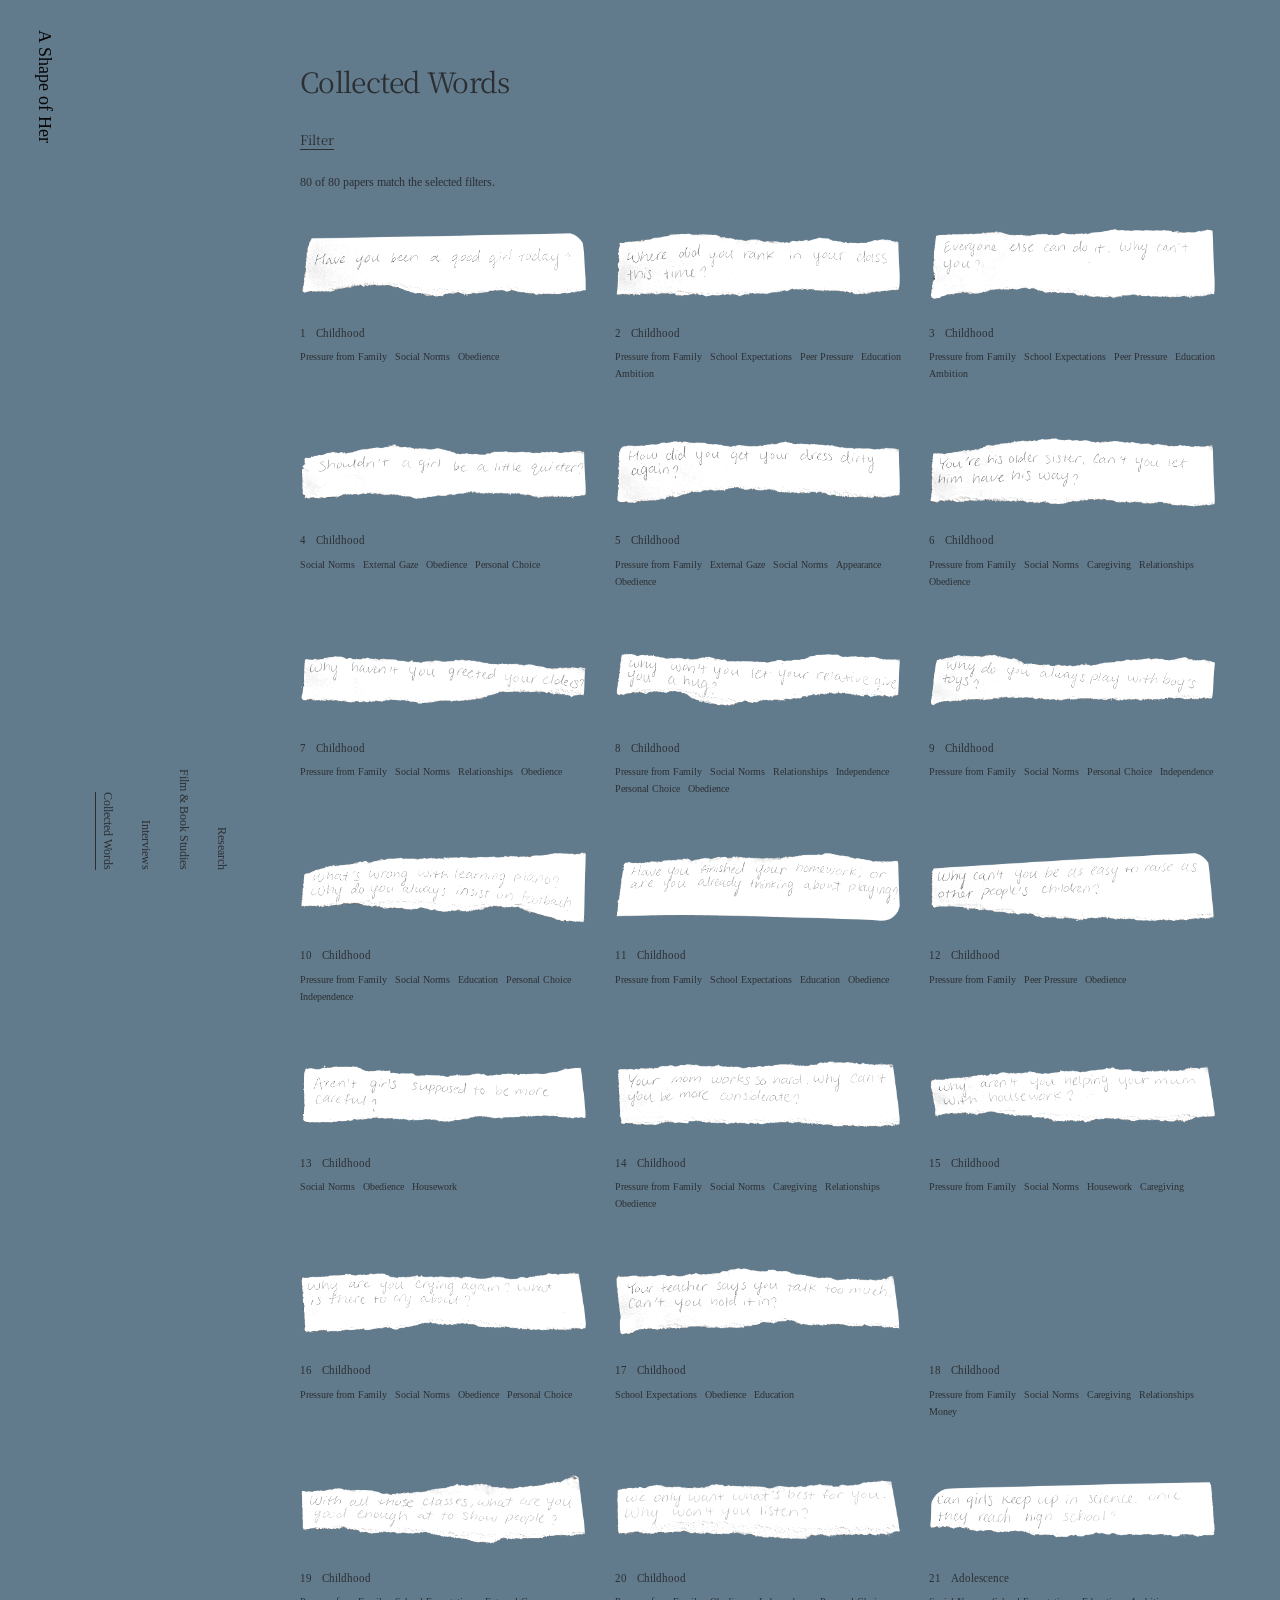
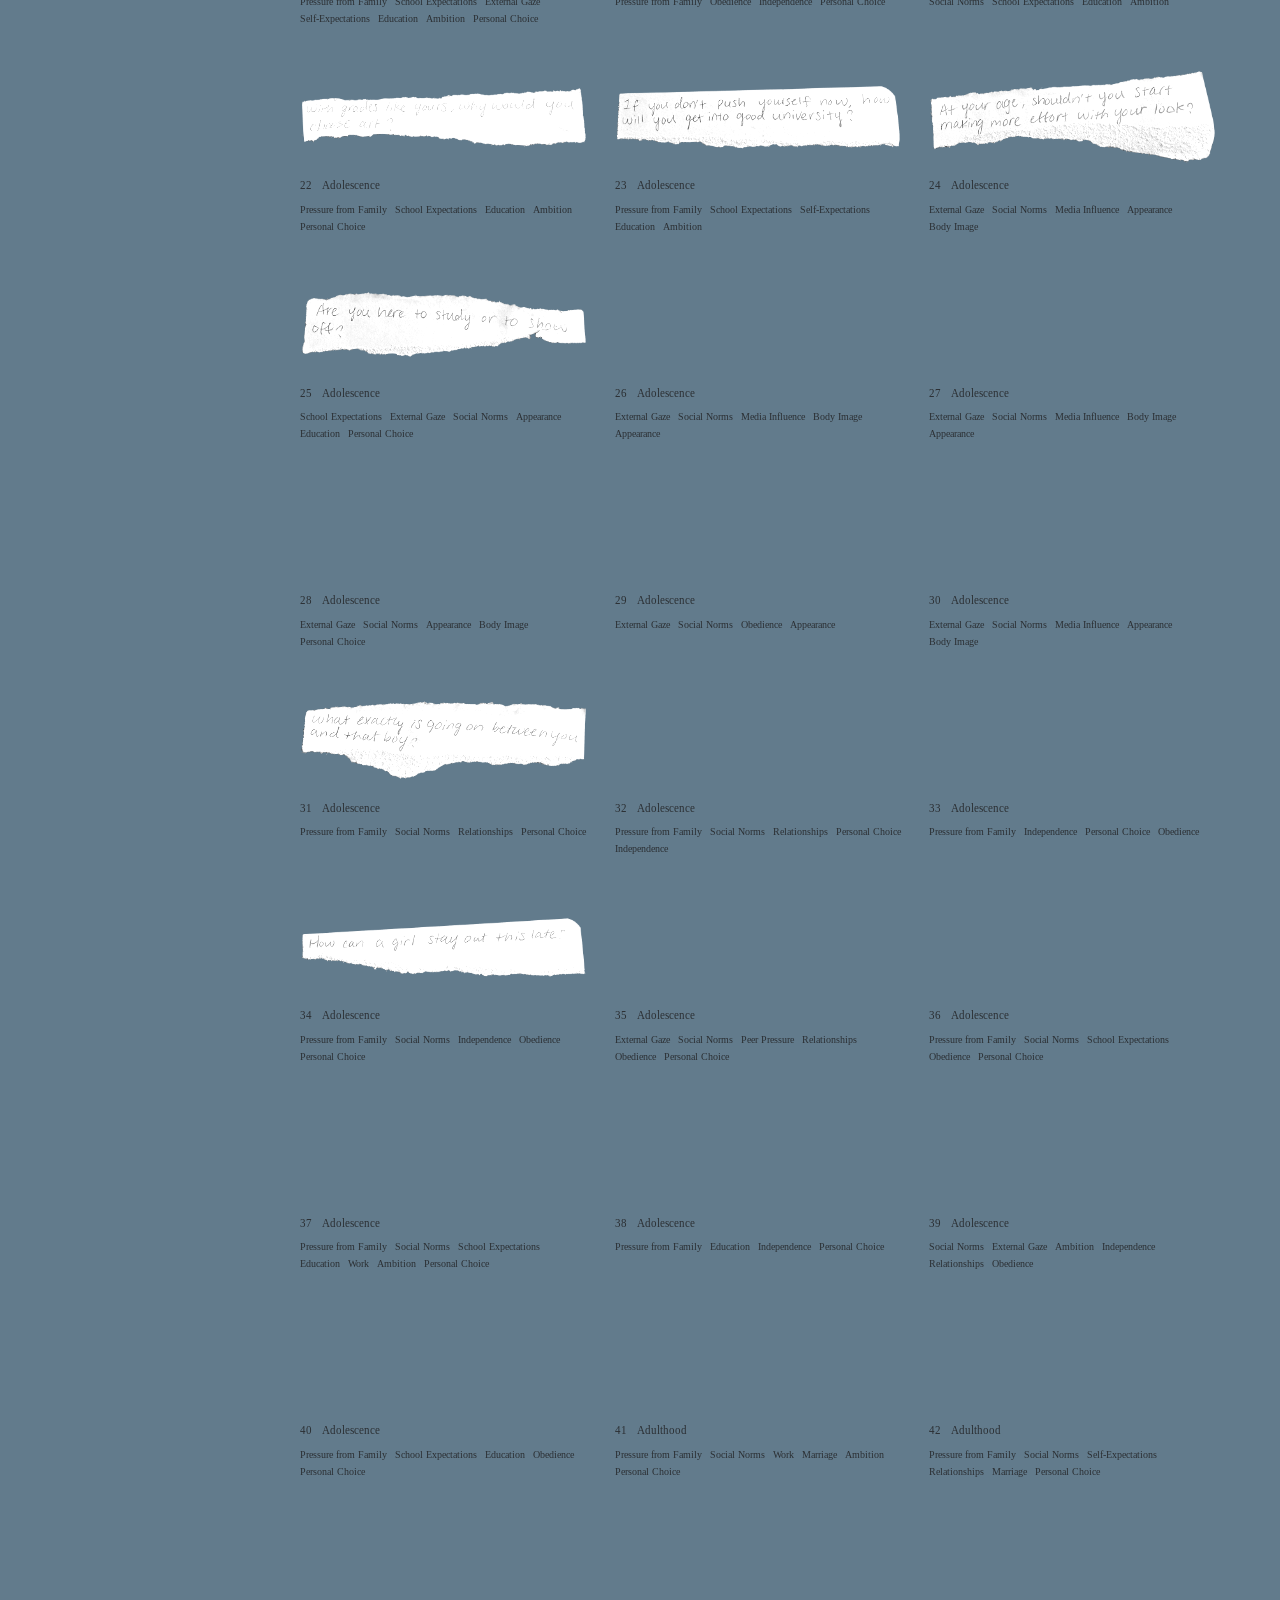
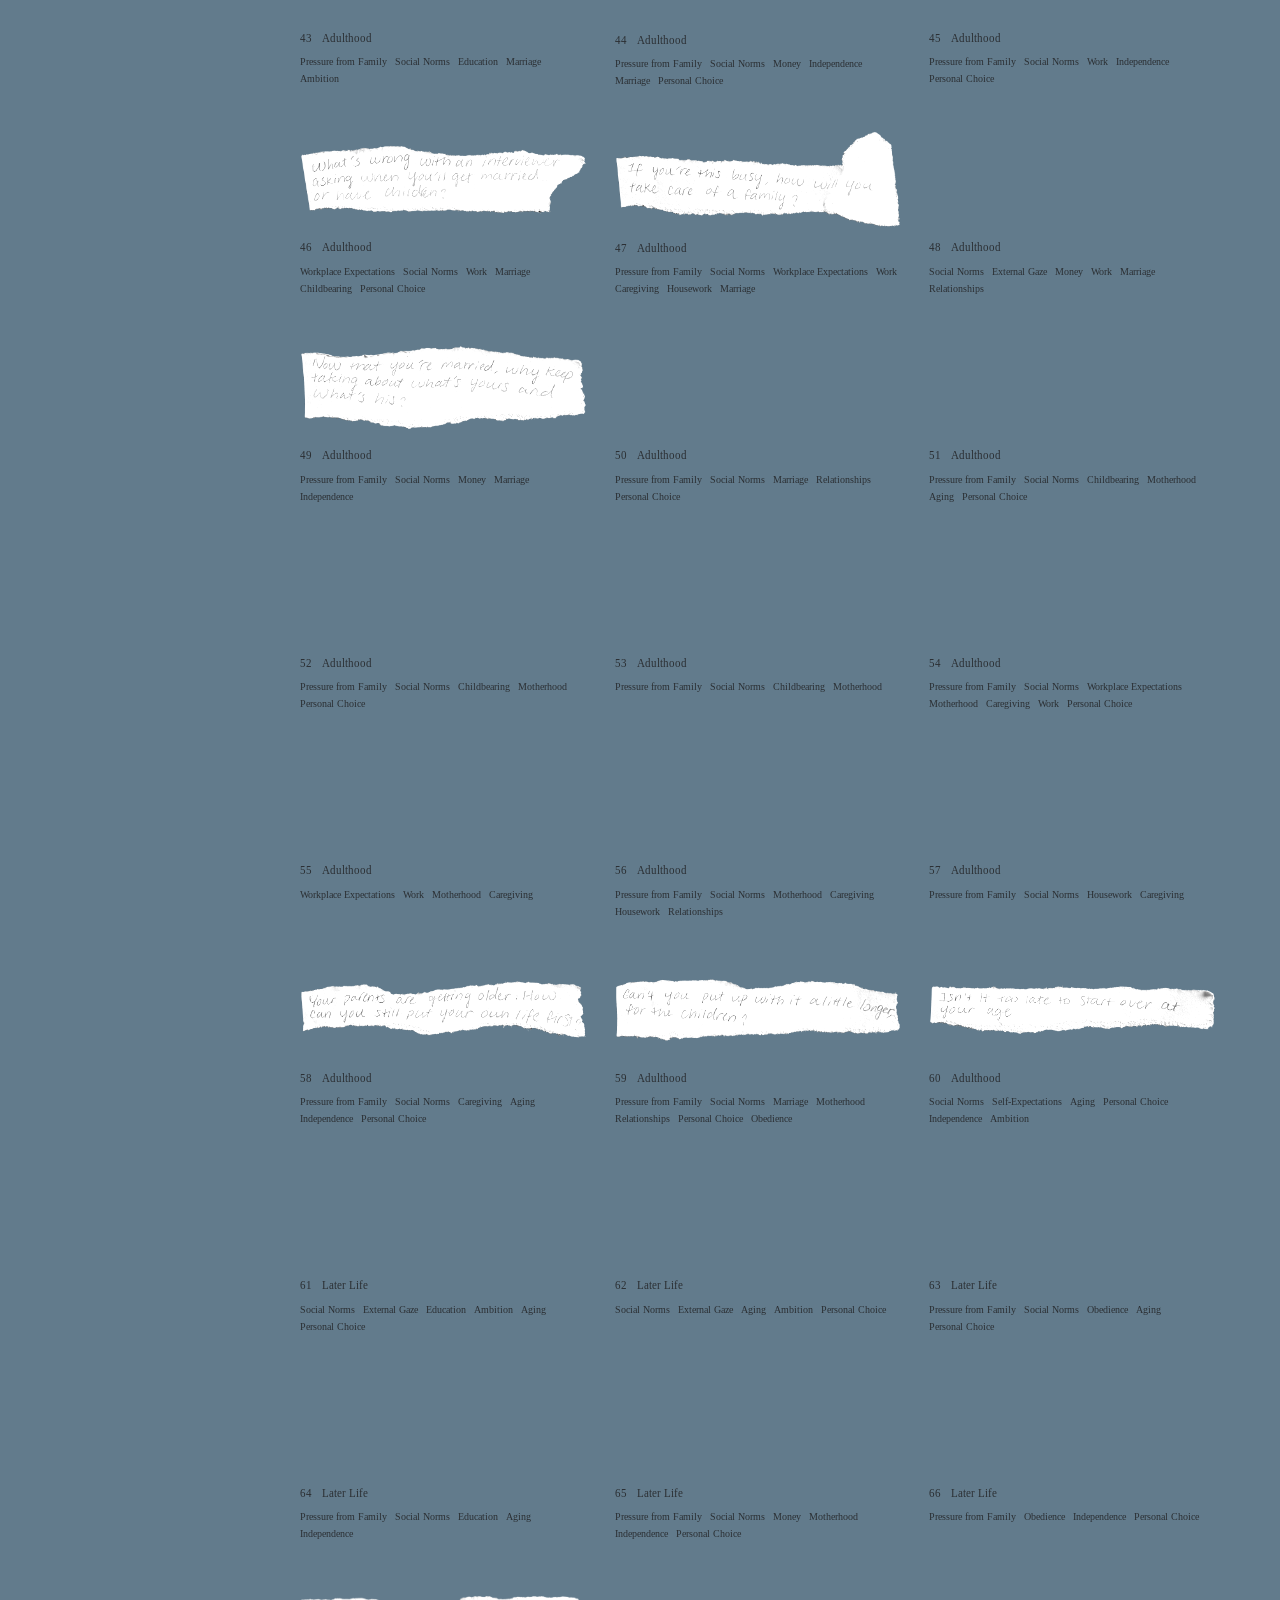
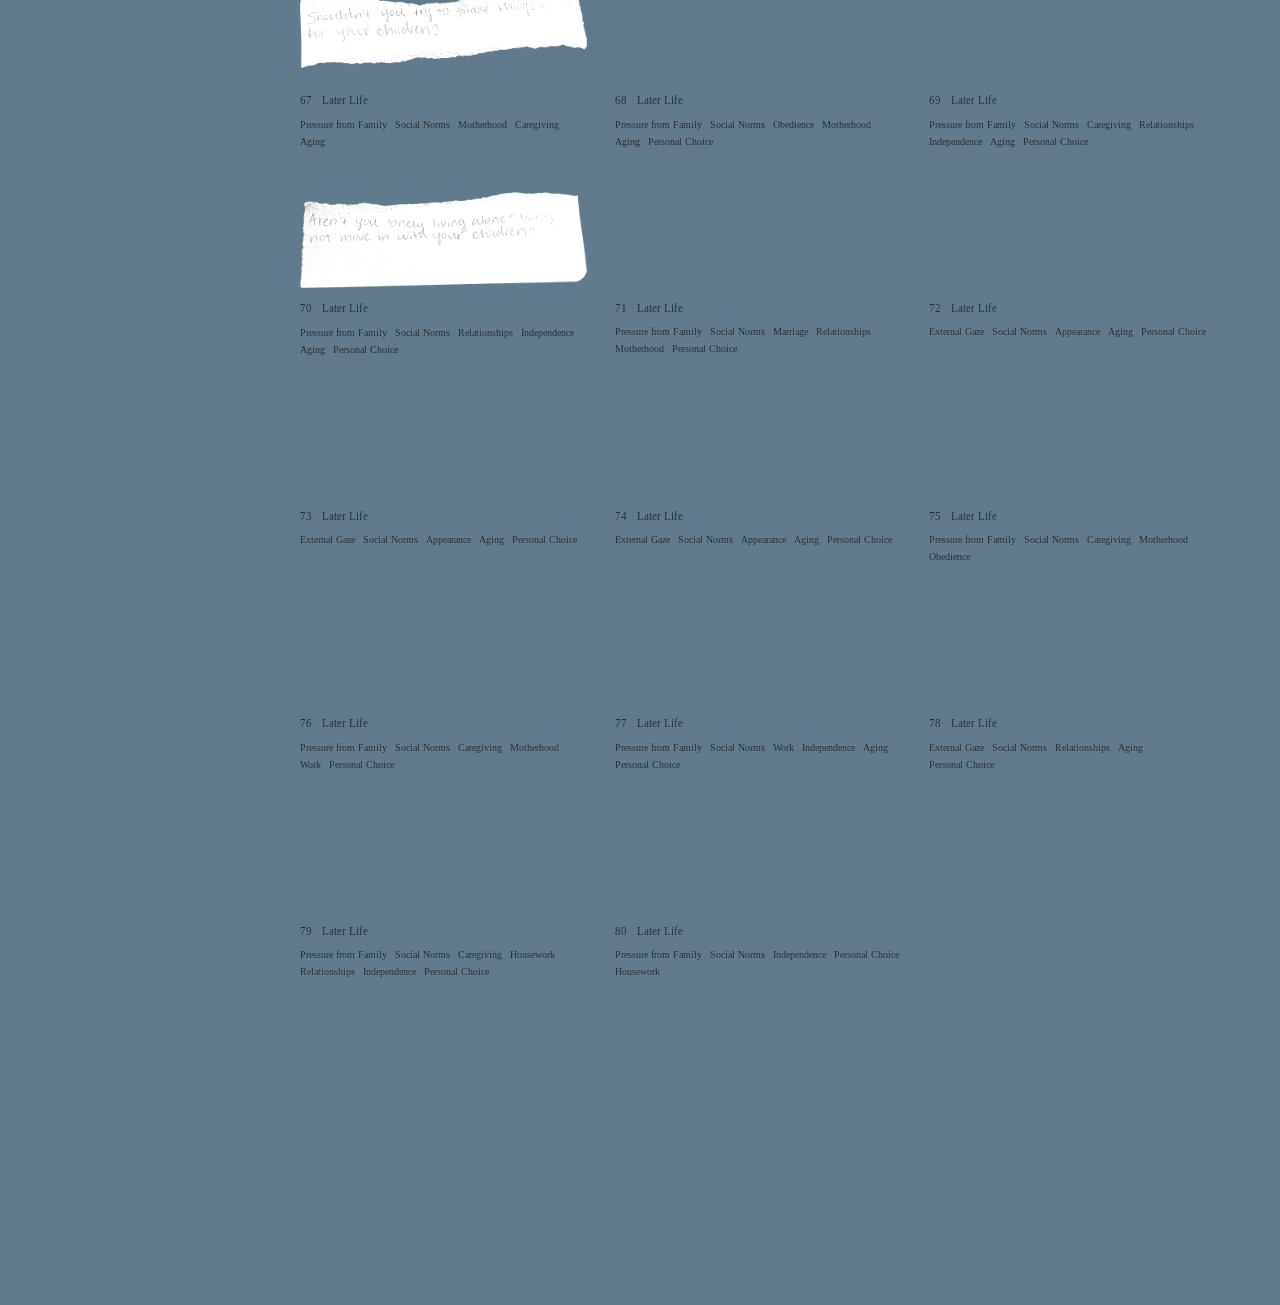
==== commit 3ff51c5b: "Refine filter hover and restore dimmed paper selection" ====
--- a/original-layout.html
+++ b/original-layout.html
@@ -1,4 +1,4 @@
-<!doctype html><html lang="en"><head><meta charset="utf-8"><meta name="viewport" content="width=device-width,initial-scale=1"><title>A Shape of Her</title><link rel="stylesheet" href="src/original-layout.css?v=feng-qin-layout-1"><link rel="stylesheet" href="src/type.css?v=typewriter-body-1"><link rel="stylesheet" href="src/responsive.css?v=book-continuity-2"><link rel="icon" type="image/png" href="assets/favicon-transparent.png?v=eye-transparent-1"><link rel="stylesheet" href="src/archive-theme.css?v=word-labels-4"><link rel="stylesheet" href="src/interface-states.css?v=review-10"><link rel="stylesheet" href="src/reader-surface.css?v=reader-7"><link rel="stylesheet" href="src/slate.css?v=1"><link rel="stylesheet" href="src/research-refinement.css?v=1"><link rel="stylesheet" href="src/reality-refinement.css?v=1"><link rel="stylesheet" href="src/reader-refinement.css?v=1"><link rel="stylesheet" href="src/interview-refinement.css?v=1"></head><body class="slate-site"><main class="figma-stage"><section class="figma-screen" id="mom" hidden><div style="position:relative;width:100%;height:100%" data-node-id="37:55" data-name="Interview- Mom"><img alt="" style="position:absolute;display:block;inset:0;max-width:none;width:100%;height:100%" src="assets/figma/mom-04cc8.svg" /><img alt="" style="position:absolute;display:block;inset:0;max-width:none;width:100%;height:100%" src="assets/figma/mom-04cc8.svg" /><a style="word-break:break-word;position:absolute;display:block;cursor:pointer;font-family:var(--font-text);font-weight:400;inset:2.07% 90.83% 95.06% 0.97%;line-height:0;color:#78efb0;font-size:14.15px;white-space:nowrap" data-node-id="37:58"><p style="line-height:normal">A SHAPE OF HER</p></a><div style="position:absolute;inset:2.16% 98.09% 96.08% 0.97%" data-node-id="37:59" data-name="Group"><img alt="" style="position:absolute;display:block;inset:0;max-width:none;width:100%;height:100%" src="assets/figma/mom-c8390.svg" /></div><p style="word-break:break-word;position:absolute;font-family:var(--font-text);font-weight:400;inset:2.09% 48.47% 95.43% 45.28%;line-height:normal;font-style:normal;color:#e5ef70;font-size:16px;white-space:nowrap" data-node-id="37:62">
+<!doctype html><html lang="en"><head><meta charset="utf-8"><meta name="viewport" content="width=device-width,initial-scale=1"><title>A Shape of Her</title><link rel="stylesheet" href="src/original-layout.css?v=feng-qin-layout-1"><link rel="stylesheet" href="src/type.css?v=typewriter-body-1"><link rel="stylesheet" href="src/responsive.css?v=book-continuity-2"><link rel="icon" type="image/png" href="assets/favicon-transparent.png?v=eye-transparent-1"><link rel="stylesheet" href="src/archive-theme.css?v=word-labels-4"><link rel="stylesheet" href="src/interface-states.css?v=review-10"><link rel="stylesheet" href="src/reader-surface.css?v=reader-7"><link rel="stylesheet" href="src/slate.css?v=2"><link rel="stylesheet" href="src/research-refinement.css?v=1"><link rel="stylesheet" href="src/reality-refinement.css?v=1"><link rel="stylesheet" href="src/reader-refinement.css?v=1"><link rel="stylesheet" href="src/interview-refinement.css?v=1"></head><body class="slate-site"><main class="figma-stage"><section class="figma-screen" id="mom" hidden><div style="position:relative;width:100%;height:100%" data-node-id="37:55" data-name="Interview- Mom"><img alt="" style="position:absolute;display:block;inset:0;max-width:none;width:100%;height:100%" src="assets/figma/mom-04cc8.svg" /><img alt="" style="position:absolute;display:block;inset:0;max-width:none;width:100%;height:100%" src="assets/figma/mom-04cc8.svg" /><a style="word-break:break-word;position:absolute;display:block;cursor:pointer;font-family:var(--font-text);font-weight:400;inset:2.07% 90.83% 95.06% 0.97%;line-height:0;color:#78efb0;font-size:14.15px;white-space:nowrap" data-node-id="37:58"><p style="line-height:normal">A SHAPE OF HER</p></a><div style="position:absolute;inset:2.16% 98.09% 96.08% 0.97%" data-node-id="37:59" data-name="Group"><img alt="" style="position:absolute;display:block;inset:0;max-width:none;width:100%;height:100%" src="assets/figma/mom-c8390.svg" /></div><p style="word-break:break-word;position:absolute;font-family:var(--font-text);font-weight:400;inset:2.09% 48.47% 95.43% 45.28%;line-height:normal;font-style:normal;color:#e5ef70;font-size:16px;white-space:nowrap" data-node-id="37:62">
         (Interviews)</p><div style="position:absolute;inset:6.98% 0 93.02% 0" data-node-id="37:63" data-name="Vector"><div style="position:absolute;inset:-0.5px 0"><img alt="" style="display:block;max-width:none;width:100%;height:100%" src="assets/figma/mom-5d389.svg" /></div></div><p style="word-break:break-word;position:absolute;font-family:var(--font-text);font-weight:400;inset:2.09% 68.06% 95.43% 22.5%;line-height:normal;font-style:normal;color:#78efb0;font-size:16px;white-space:nowrap" data-node-id="71:30">(Collected Words)</p><p style="word-break:break-word;position:absolute;font-family:var(--font-text);font-weight:400;inset:1.96% 28.4% 95.56% 60.35%;line-height:normal;font-style:normal;color:#78efb0;font-size:16px;white-space:nowrap" data-node-id="71:32">(Film &amp; Book Studies)</p><p style="word-break:break-word;position:absolute;font-family:var(--font-text);font-weight:400;inset:2.35% 13.89% 95.17% 80.42%;line-height:normal;font-style:normal;color:#78efb0;font-size:16px;white-space:nowrap" data-node-id="71:34">
         (Research)</p><div style="position:absolute;background:#35253f;height:712px;left:0;overflow-x:clip;overflow-y:auto;top:54px;width:1440px" data-node-id="86:30" data-name="Mom — scrollable interview"><div style="position:absolute;align-content:stretch;display:flex;align-items:flex-start;left:140px;overflow:clip;top:0;width:1300px" data-node-id="86:31" data-name="Photos + interview"><div style="align-content:stretch;display:flex;flex-direction:column;align-items:flex-start;overflow:clip;position:relative;flex-shrink:0;width:650px" data-node-id="86:32" data-name="Family photographs — original proportions"><div style="height:869.375px;position:relative;flex-shrink:0;width:650px" data-node-id="85:30" data-name="mother-memory-01"><img alt="" style="position:absolute;inset:0;max-width:none;object-fit:contain;pointer-events:none;width:100%;height:100%" src="assets/figma/mom-5adf5.png" /></div><div style="height:495.093px;position:relative;flex-shrink:0;width:650px" data-node-id="85:32" data-name="mother-memory-03"><img alt="" style="position:absolute;inset:0;max-width:none;object-fit:contain;pointer-events:none;width:100%;height:100%" src="assets/figma/mom-e5b0a.png" /></div><div style="height:868.021px;position:relative;flex-shrink:0;width:650px" data-node-id="85:34" data-name="mother-memory-05"><img alt="" style="position:absolute;inset:0;max-width:none;object-fit:contain;pointer-events:none;width:100%;height:100%" src="assets/figma/mom-c2add.png" /></div></div><div style="word-break:break-word;background:#ead7e3;align-content:stretch;display:flex;flex-direction:column;gap:48px;height:2232.49px;align-items:flex-start;font-style:normal;overflow:clip;padding-bottom:48px;padding-top:38px;padding-left:38px;padding-right:38px;position:relative;flex-shrink:0;color:#63435f;width:650px" data-node-id="86:33" data-name="Interview — editable questions and answers"><div style="align-content:stretch;display:flex;flex-direction:column;gap:24px;align-items:flex-start;overflow:clip;position:relative;flex-shrink:0;width:574px" data-node-id="86:34" data-name="Question 1"><p style="font-family:var(--font-text);font-weight:700;line-height:38px;position:relative;flex-shrink:0;font-size:30px;width:574px" data-node-id="86:35">What do your family and your work expect from you these days? Does any of it feel stressful?</p><div style="font-family:var(--font-text);font-weight:400;line-height:0;position:relative;flex-shrink:0;font-size:24px;width:574px;white-space:pre-wrap" data-node-id="86:36"><p style="line-height:34px;margin-bottom:0">Right now, I think Mom’s job at home is to look after you and Niuniu. His college entrance exams are coming up, so I need to make sure he’s doing okay and staying healthy. With you, Mom needs to pay extra attention to how you’re feeling. I don’t want you to get ill again.</p><p style="line-height:34px;margin-bottom:0">​</p><p style="line-height:34px;margin-bottom:0">At work, I need to help Dad run the factory. Mom handles the office work and HR, and Dad wants me to learn more about it.</p><p style="line-height:34px;margin-bottom:0">​</p><p style="line-height:34px;margin-bottom:0">At home, we have the older ones and the younger ones to look after. Sometimes keeping up with everyday life and paying for everything feels like a lot. Mom was at home for so many years, and now I’m helping Dad manage the company. I worry about getting things wrong sometimes.</p><p style="line-height:34px;margin-bottom:0">​</p><p style="line-height:34px">But overall, Mom is happy with life right now. You and Niuniu are both doing well, and he’s working hard. Especially you—you’re doing so well now. Seeing you get better makes Mom feel much less worried.</p></div></div><div style="align-content:stretch;display:flex;flex-direction:column;gap:24px;align-items:flex-start;overflow:clip;position:relative;flex-shrink:0;width:574px" data-node-id="86:37" data-name="Question 2"><p style="font-family:var(--font-text);font-weight:700;line-height:38px;position:relative;flex-shrink:0;font-size:30px;width:574px" data-node-id="86:38">What part of your day matters most to you?</p><div style="font-family:var(--font-text);font-weight:400;line-height:0;position:relative;flex-shrink:0;font-size:24px;width:574px;white-space:pre-wrap" data-node-id="86:39"><p style="line-height:34px;margin-bottom:0">The most important part of the day? I don’t think there’s one particular time. When I wasn’t working, though, I liked making a nice dinner and waiting for Dad to come home. When you were all home too, we could sit down and have a happy meal together. That was the best time for Mom.</p><p style="line-height:34px;margin-bottom:0">​</p><p style="line-height:34px">Now that you’re in America, our video calls are the most important time for me. Seeing that you’re doing well makes Mom so happy.</p></div></div><div style="align-content:stretch;display:flex;flex-direction:column;gap:24px;align-items:flex-start;overflow:clip;position:relative;flex-shrink:0;width:574px" data-node-id="86:40" data-name="Question 3"><p style="font-family:var(--font-text);font-weight:700;line-height:38px;position:relative;flex-shrink:0;font-size:30px;width:574px" data-node-id="86:41">Who or what matters most to you?</p><p style="font-family:var(--font-text);font-weight:400;line-height:34px;position:relative;flex-shrink:0;font-size:24px;width:574px" data-node-id="86:42">
                 The most important people in Mom’s life are you and Niuniu. Right now, you two matter most to me. For now, I want to help Dad run the factory well so we can earn a bit more money.</p></div><div style="align-content:stretch;display:flex;flex-direction:column;gap:24px;align-items:flex-start;overflow:clip;position:relative;flex-shrink:0;width:574px" data-node-id="86:43" data-name="Question 4"><p style="font-family:var(--font-text);font-weight:700;line-height:38px;position:relative;flex-shrink:0;font-size:30px;width:574px" data-node-id="86:44">
--- a/src/slate.css
+++ b/src/slate.css
@@ -128,10 +128,13 @@
 body.slate-site .word-filter-group{display:grid;grid-template-columns:115px minmax(0,1fr);gap:12px;font-size:12px;align-items:baseline}
 body.slate-site .word-filter-group>p{position:static!important;inset:auto!important;white-space:normal!important;font-size:13px!important;line-height:1.5!important;margin:0!important;padding:0!important;background:none!important;color:inherit!important}
 body.slate-site .word-filter-row{display:flex!important;flex-wrap:wrap!important;gap:3px 12px!important}
-body.slate-site .word-filter{position:static!important;inset:auto!important;width:auto!important;height:auto!important;min-height:28px!important;padding:2px 0!important;margin:0!important;font-size:12px!important;line-height:1.5!important;background:none!important;color:var(--ink)!important;white-space:normal!important;text-align:left;box-shadow:none!important;border:0!important}
+body.slate-site .word-filter{position:relative!important;inset:auto!important;width:auto!important;height:auto!important;min-height:28px!important;padding:2px 0!important;margin:0!important;font-size:12px!important;line-height:1.5!important;font-weight:400!important;background:none!important;color:var(--ink)!important;white-space:normal!important;text-align:left;box-shadow:none!important;border:0!important;outline:none!important;text-decoration:none!important}
 body.slate-site .word-filter :is(p,div){position:static!important;width:auto!important;height:auto!important;font:inherit!important;white-space:normal!important;margin:0!important;color:inherit!important}
-body.slate-site .word-filter[aria-pressed=true]{text-decoration:underline;text-underline-offset:4px;font-weight:700!important}
-body.slate-site .word-filter[aria-pressed=true]::before{content:'· '}
+body.slate-site #words .word-filter p{text-decoration-line:underline;text-decoration-color:transparent;text-decoration-thickness:1px;text-underline-offset:5px;transition:text-decoration-color 150ms ease}
+body.slate-site #words .word-filter:is(:hover,:focus-visible,[aria-pressed=true]) p{text-decoration-color:currentColor}
+body.slate-site #words .word-filter:focus-visible p{text-decoration-thickness:2px}
+body.slate-site #words .word-filter::before{content:'';position:absolute;left:-7px;top:calc(50% - 1.5px);width:3px;height:3px;border-radius:50%;background:currentColor;opacity:0}
+body.slate-site #words .word-filter[aria-pressed=true]::before{opacity:1}
 body.slate-site #words [data-node-id="40:98"]{position:static!important;inset:auto!important;width:auto!important;min-height:30px!important;font-size:12px!important;align-self:flex-start!important;background:none!important;color:inherit!important;padding:0!important;text-decoration:underline;text-underline-offset:4px}
 body.slate-site #words [data-node-id="40:98"] p{position:static!important;font:inherit!important;color:inherit!important;margin:0!important;background:none!important}
 body.slate-site #words .words-filter-close,body.slate-site #words .words-filter-open{position:static!important;inset:auto!important;width:auto!important;min-height:32px!important;align-self:flex-start;padding:0!important;margin:0 0 18px!important;text-decoration:underline;text-underline-offset:4px;background:none!important;font-size:13px!important}
@@ -139,8 +142,8 @@
 body.slate-site #words .words-gallery{position:static!important;inset:auto!important;width:100%!important;height:auto!important;padding:0!important;overflow:visible!important;background:transparent!important}
 body.slate-site .words-filter-status{font-size:12px;color:var(--quiet);margin:0 0 24px}
 body.slate-site .words-grid{display:grid!important;grid-template-columns:repeat(3,minmax(0,1fr))!important;gap:32px 28px!important;align-items:start}
-body.slate-site .word-paper{position:static!important;min-width:0;border:0!important;padding:0!important;background:none!important}
-body.slate-site .word-paper.is-unmatched{display:none!important}
+body.slate-site .word-paper{position:static!important;min-width:0;border:0!important;padding:0!important;background:none!important;opacity:1;transition:opacity 160ms ease}
+body.slate-site .word-paper.is-unmatched{opacity:.24}
 body.slate-site .word-open{display:flex;width:100%;min-height:96px;align-items:center;justify-content:center;padding:0!important}
 body.slate-site .word-open img{display:block;width:100%;height:auto;max-height:230px;object-fit:contain;filter:grayscale(1);mix-blend-mode:multiply}
 body.slate-site .word-metadata{margin-top:12px;font-size:11px;line-height:1.5}
@@ -170,7 +173,7 @@
 @media(max-width:1150px){body.slate-site .figma-stage{margin-left:200px!important;padding-top:56px!important}.slate-section-rail{left:100px}body.slate-site .slate-interview{grid-template-columns:minmax(0,590px) 180px!important;column-gap:35px!important}.slate-study-picture{width:170px;margin-left:30px}.slate-index-grid{gap:40px 30px}.slate-index-picture{height:210px}body.slate-site .words-grid{grid-template-columns:repeat(2,minmax(0,1fr))!important}}
 @media(max-width:800px){body.slate-site .figma-stage{margin-left:115px!important;margin-right:28px!important;padding-top:48px!important}.slate-rail{left:20px;top:24px}.slate-section-rail{left:64px;bottom:25px;gap:5px;font-size:11px}body.slate-site .slate-interview{display:flex!important;flex-direction:column!important;gap:32px!important}body.slate-site [data-name="Family photographs — original proportions"]{order:2;display:grid!important;grid-template-columns:repeat(2,minmax(0,1fr));gap:20px!important}.slate-index-grid{gap:35px;grid-template-columns:1fr}.slate-index-picture{height:auto;max-height:350px}.slate-index-picture img{max-height:350px}.slate-index-text{min-height:200px}.slate-study-picture{width:130px;max-width:30%;margin-left:24px}.slate-context{font-size:12px;gap:5px 14px}.slate-home-title{font-size:74px}}
 @media(max-width:560px){body.slate-site .figma-stage{margin:0 22px 0 68px!important;padding:calc(var(--slate-mobile-nav-height) + 24px) 0 40px!important}.slate-rail{left:16px;top:23px;width:20px;gap:19px;font-size:12px}.slate-rail .slate-brand{font-size:15px;margin-bottom:8px}.slate-section-rail{left:68px;right:20px;top:24px;bottom:auto;flex-wrap:wrap;align-items:flex-start;gap:8px 16px;font-size:12px}.slate-section-rail a{writing-mode:horizontal-tb;border-left:0;border-bottom:1px solid transparent;padding:0 0 3px}.slate-section-rail a[aria-current=page]{border-bottom-color:var(--ink)}.slate-page-heading{font-size:26px;margin-bottom:28px}.slate-index-intro{font-size:14px}.slate-home{padding:24px 25px 28px}.slate-home-note{font-size:10px}.slate-home-note span[lang]{font-size:10px}.slate-home-title{font-size:67px;letter-spacing:-.05em}.slate-home-title .slate-home-chinese{font-size:16px}.slate-home-bottom{align-items:flex-start;flex-direction:column;gap:35px}.slate-home-intro{max-width:270px;font-size:12px}.slate-home-nav{font-size:16px}.slate-home-nav small{font-size:11px}body.slate-site .word-filter-group{grid-template-columns:1fr;gap:5px}body.slate-site .words-grid{grid-template-columns:1fr!important;gap:35px!important}body.slate-site .word-open{min-height:100px}body.slate-site .word-open img{max-height:250px}body.slate-site .word-pressure-tag{font-size:11px!important}body.slate-site .word-viewer{padding:20px;width:calc(100vw - 24px)}body.slate-site .passage-reader{width:calc(100vw - 24px)!important;padding:18px 24px 28px!important}body.slate-site .passage-toolbar{top:-18px;gap:12px}.slate-study-picture{float:none;width:155px;max-width:80%;margin:0 0 25px}.slate-article{font-size:14px}body.slate-site .research-row{grid-template-columns:40px minmax(0,1fr);gap:12px!important}body.slate-site .research-lead{font-size:21px!important}body.slate-site .interview-title{font-size:25px!important}body.slate-site [data-name^="Question"]>:first-child{font-size:17px!important}}
-@media(prefers-reduced-motion:reduce){html{scroll-behavior:auto}}
+@media(prefers-reduced-motion:reduce){html{scroll-behavior:auto}body.slate-site #words .word-filter p,body.slate-site .word-paper{transition:none}}
 
 body.slate-site .slate-interview-chinese{display:block;font-size:15px;letter-spacing:.08em;margin-top:8px}
 body.slate-site .slate-study-chinese{display:block;font-size:15px;margin-top:8px}
@@ -182,6 +185,7 @@
 
 body.slate-site [data-name^="Question"]>:first-child p{margin:0!important}
 body.slate-site :is(.word-open img,.word-viewer-paper img),.slate-index-card:nth-child(2) img{mix-blend-mode:normal;filter:grayscale(1) contrast(1.35)}
+body.slate-site #words:has(.word-filter[aria-pressed=true]) .word-paper:not(.is-unmatched) .word-open img{filter:grayscale(1) contrast(1.35) brightness(1.12)}
 body.slate-site .reality-note{scroll-margin-top:35px}
 
 @media(max-width:560px){.slate-section-rail{background:var(--slate);padding:12px 0 10px;top:0}.slate-section-rail::before{content:'';position:absolute;inset:0 -22px 0 -8px;background:var(--slate);z-index:-1}}
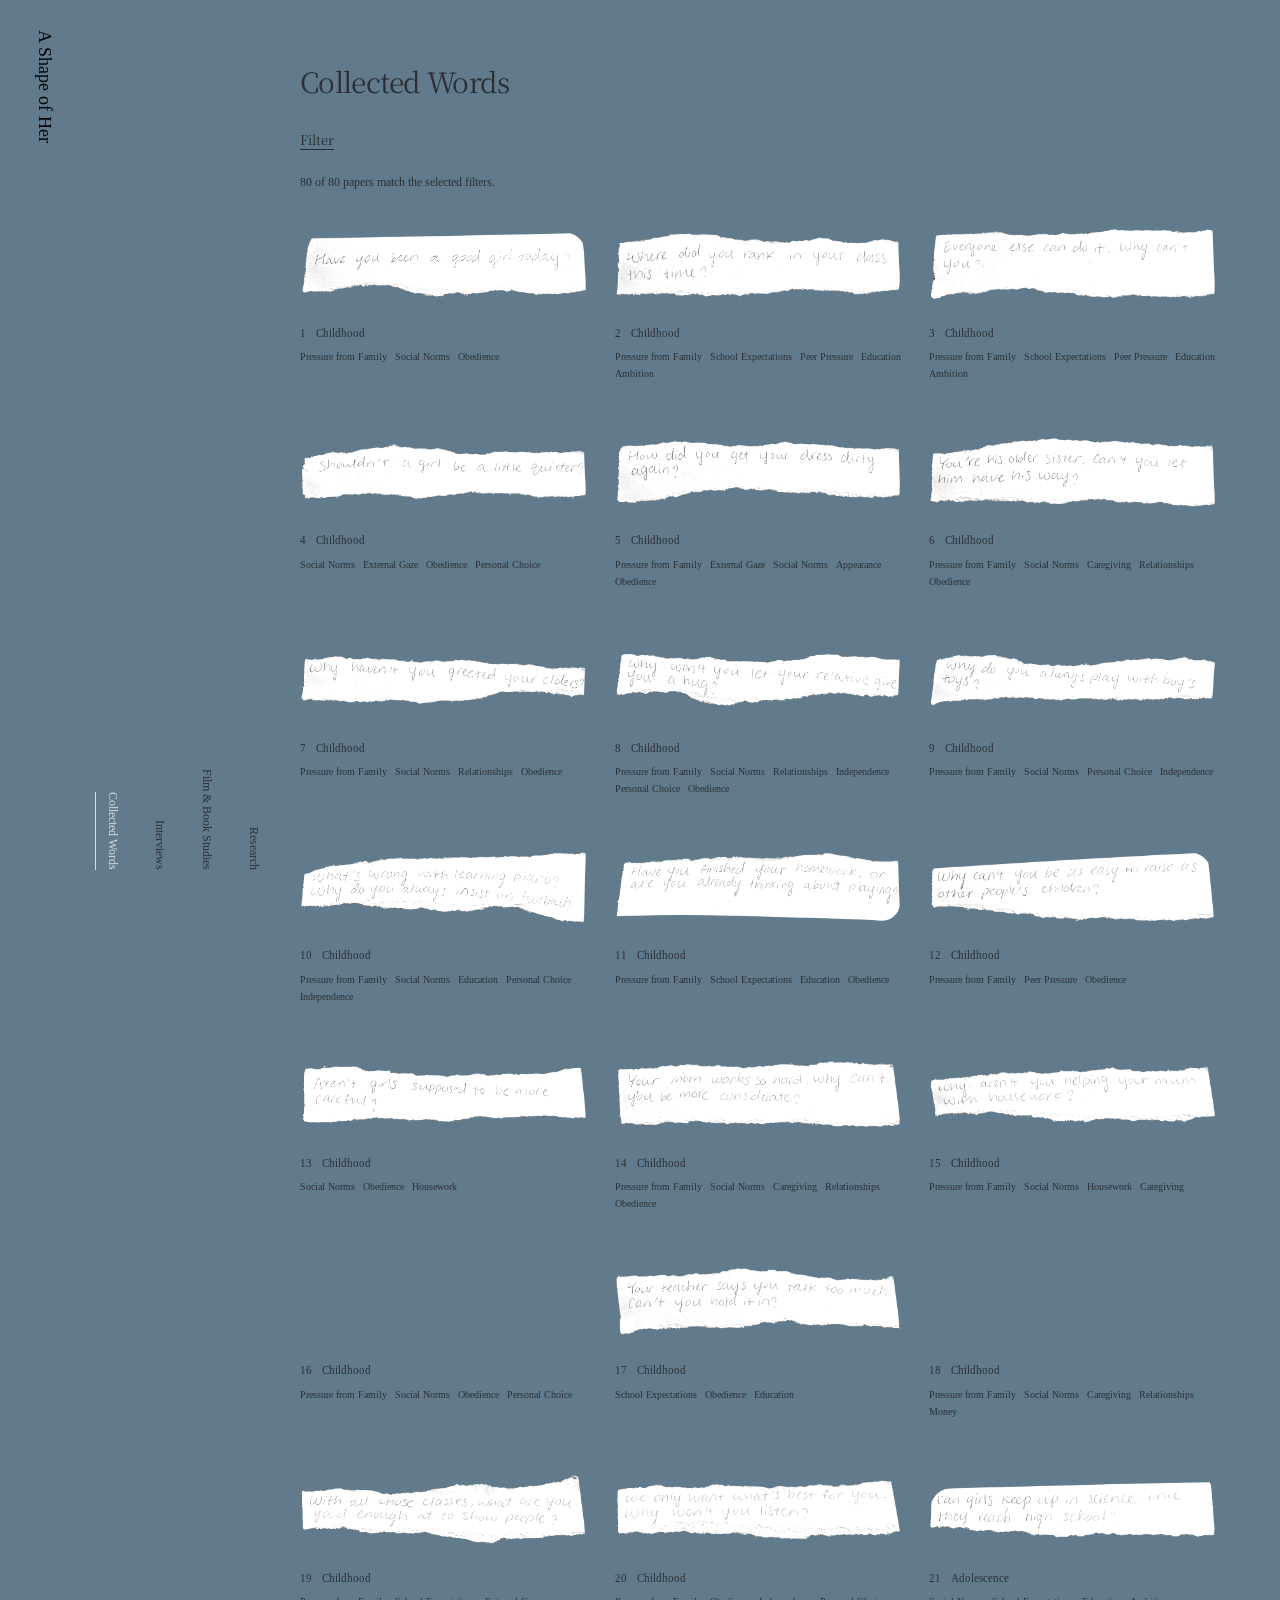
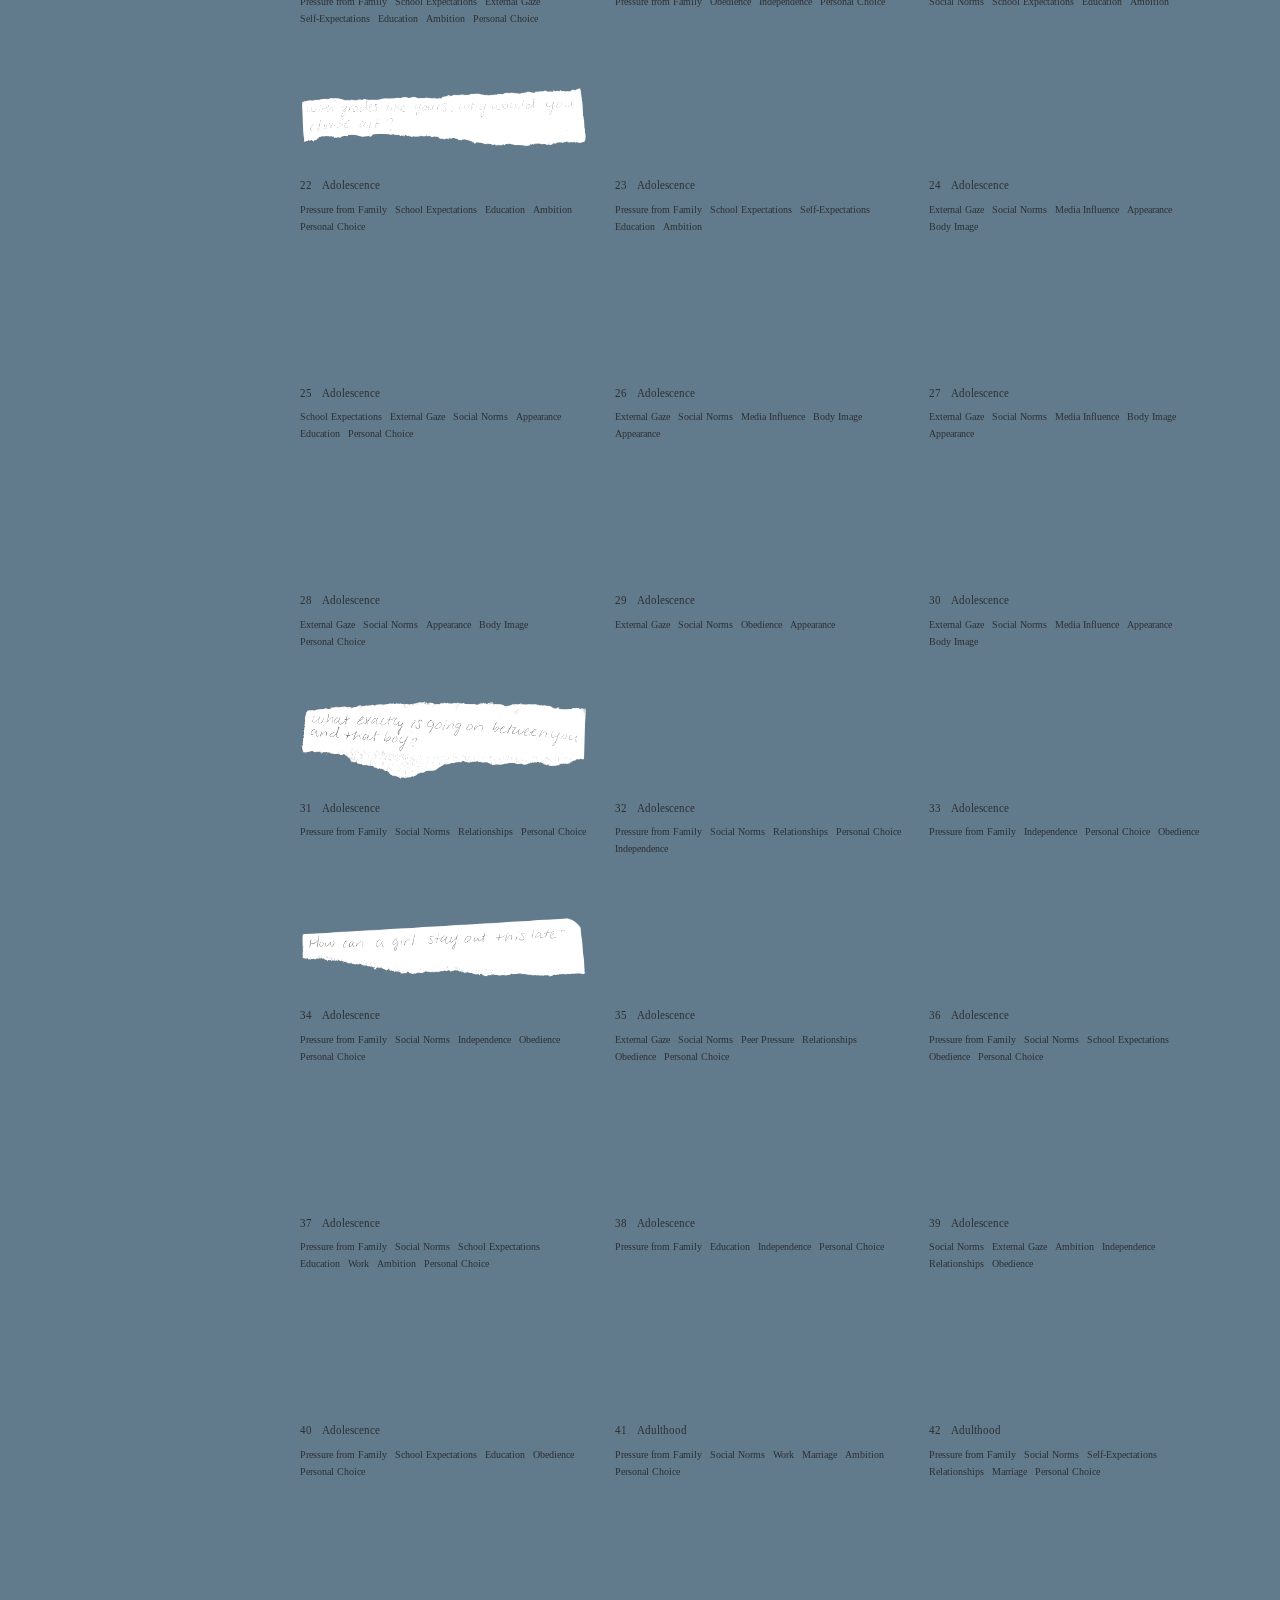
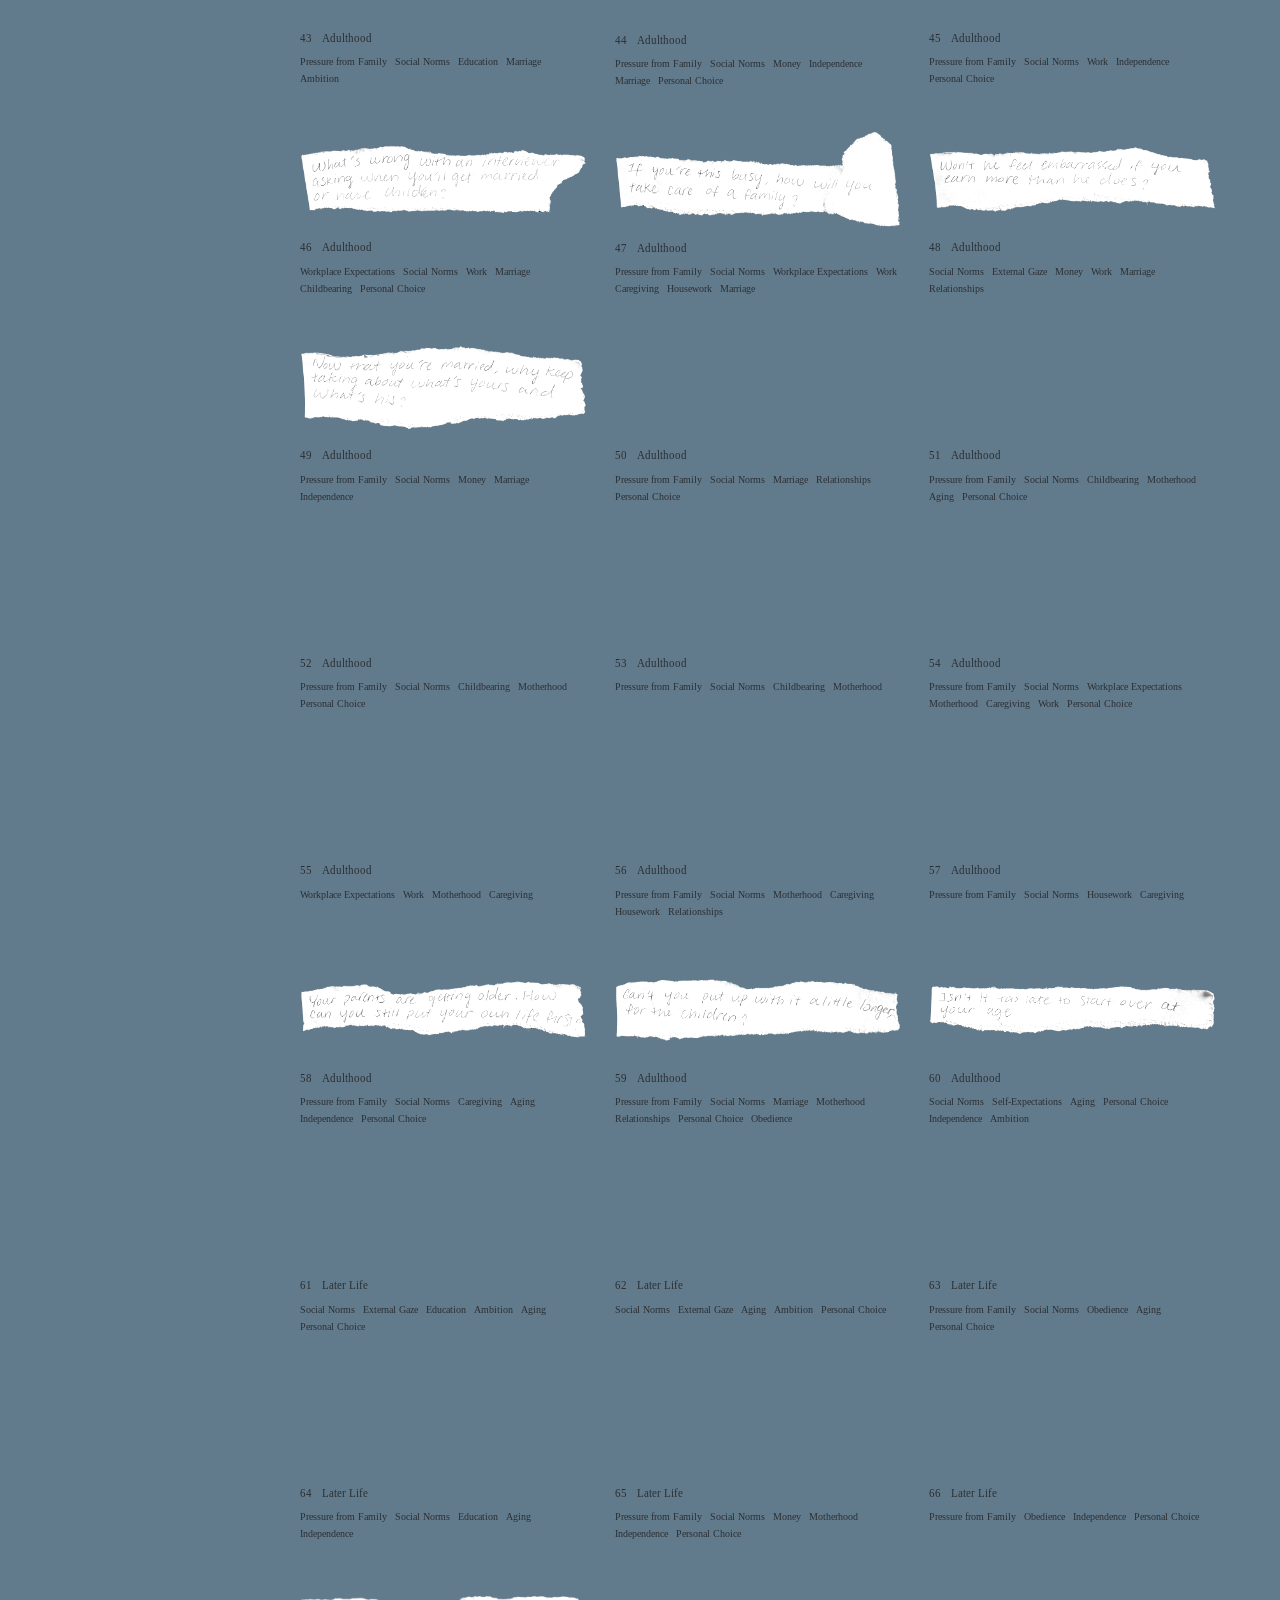
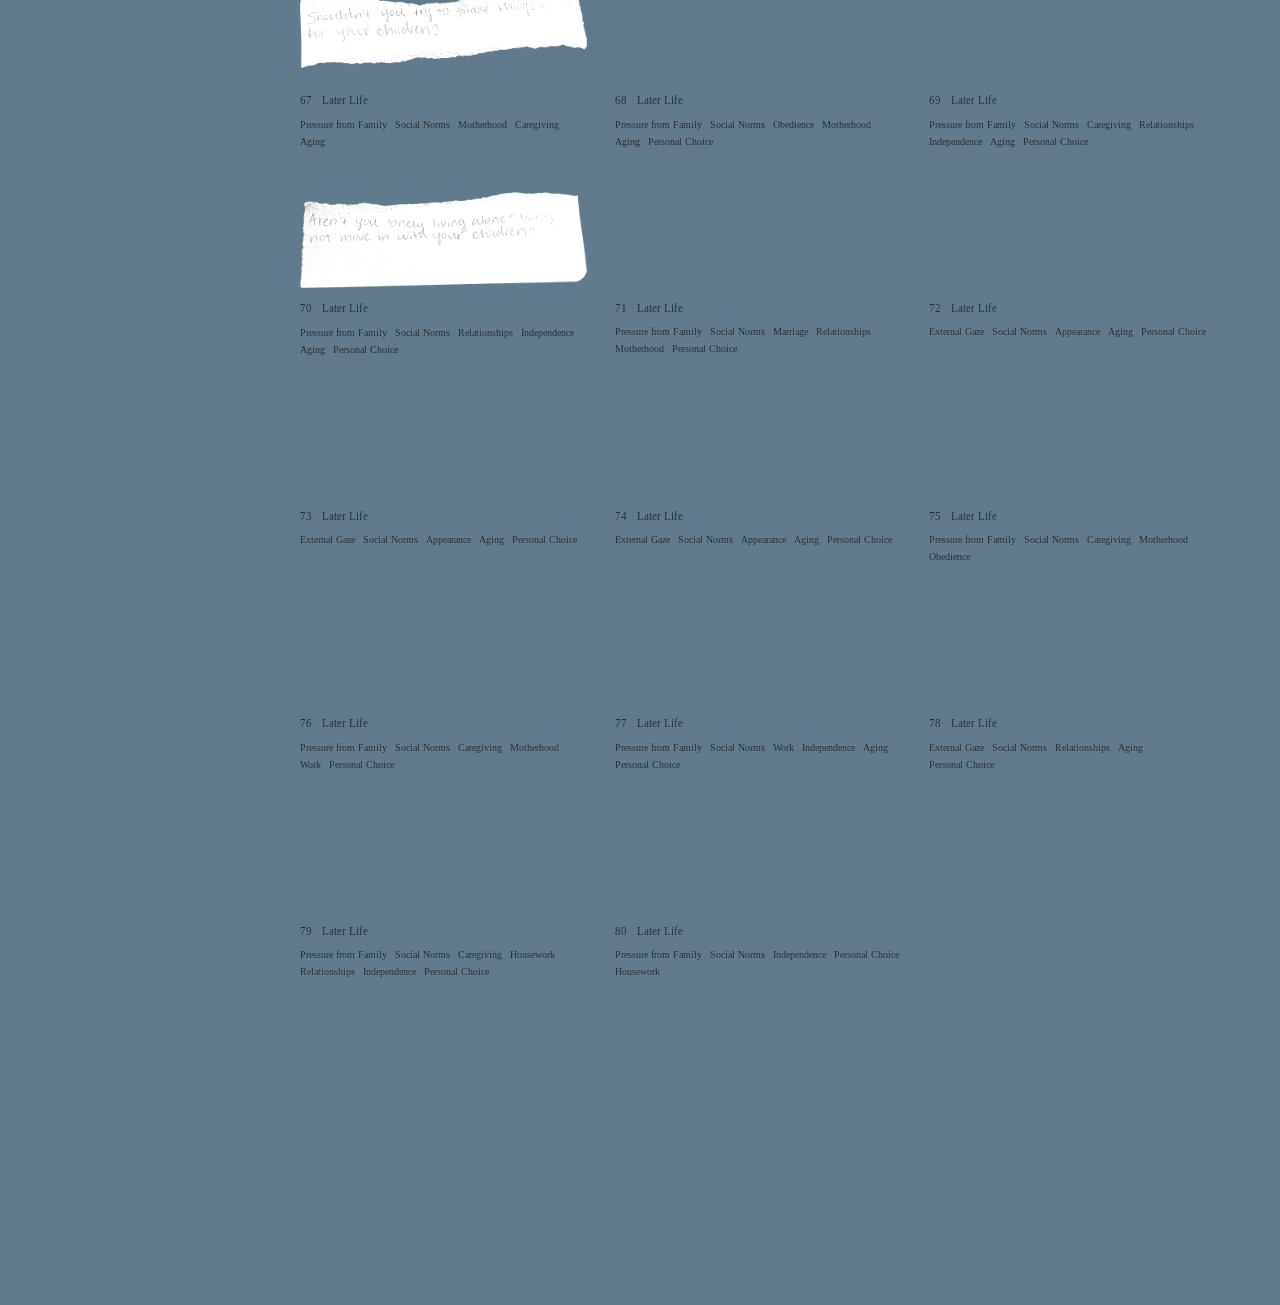
==== commit aabf01de: "Unify navigation markers and reading-view actions" ====
--- a/original-layout.html
+++ b/original-layout.html
@@ -1,4 +1,4 @@
-<!doctype html><html lang="en"><head><meta charset="utf-8"><meta name="viewport" content="width=device-width,initial-scale=1"><title>A Shape of Her</title><link rel="stylesheet" href="src/original-layout.css?v=feng-qin-layout-1"><link rel="stylesheet" href="src/type.css?v=typewriter-body-1"><link rel="stylesheet" href="src/responsive.css?v=book-continuity-2"><link rel="icon" type="image/png" href="assets/favicon-transparent.png?v=eye-transparent-1"><link rel="stylesheet" href="src/archive-theme.css?v=word-labels-4"><link rel="stylesheet" href="src/interface-states.css?v=review-10"><link rel="stylesheet" href="src/reader-surface.css?v=reader-7"><link rel="stylesheet" href="src/slate.css?v=2"><link rel="stylesheet" href="src/research-refinement.css?v=1"><link rel="stylesheet" href="src/reality-refinement.css?v=1"><link rel="stylesheet" href="src/reader-refinement.css?v=1"><link rel="stylesheet" href="src/interview-refinement.css?v=1"></head><body class="slate-site"><main class="figma-stage"><section class="figma-screen" id="mom" hidden><div style="position:relative;width:100%;height:100%" data-node-id="37:55" data-name="Interview- Mom"><img alt="" style="position:absolute;display:block;inset:0;max-width:none;width:100%;height:100%" src="assets/figma/mom-04cc8.svg" /><img alt="" style="position:absolute;display:block;inset:0;max-width:none;width:100%;height:100%" src="assets/figma/mom-04cc8.svg" /><a style="word-break:break-word;position:absolute;display:block;cursor:pointer;font-family:var(--font-text);font-weight:400;inset:2.07% 90.83% 95.06% 0.97%;line-height:0;color:#78efb0;font-size:14.15px;white-space:nowrap" data-node-id="37:58"><p style="line-height:normal">A SHAPE OF HER</p></a><div style="position:absolute;inset:2.16% 98.09% 96.08% 0.97%" data-node-id="37:59" data-name="Group"><img alt="" style="position:absolute;display:block;inset:0;max-width:none;width:100%;height:100%" src="assets/figma/mom-c8390.svg" /></div><p style="word-break:break-word;position:absolute;font-family:var(--font-text);font-weight:400;inset:2.09% 48.47% 95.43% 45.28%;line-height:normal;font-style:normal;color:#e5ef70;font-size:16px;white-space:nowrap" data-node-id="37:62">
+<!doctype html><html lang="en"><head><meta charset="utf-8"><meta name="viewport" content="width=device-width,initial-scale=1"><title>A Shape of Her</title><link rel="stylesheet" href="src/original-layout.css?v=feng-qin-layout-1"><link rel="stylesheet" href="src/type.css?v=typewriter-body-1"><link rel="stylesheet" href="src/responsive.css?v=book-continuity-2"><link rel="icon" type="image/png" href="assets/favicon-transparent.png?v=eye-transparent-1"><link rel="stylesheet" href="src/archive-theme.css?v=word-labels-4"><link rel="stylesheet" href="src/interface-states.css?v=review-10"><link rel="stylesheet" href="src/reader-surface.css?v=reader-7"><link rel="stylesheet" href="src/slate.css?v=3"><link rel="stylesheet" href="src/research-refinement.css?v=1"><link rel="stylesheet" href="src/reality-refinement.css?v=1"><link rel="stylesheet" href="src/reader-refinement.css?v=1"><link rel="stylesheet" href="src/interview-refinement.css?v=reading-view-1"></head><body class="slate-site"><main class="figma-stage"><section class="figma-screen" id="mom" hidden><div style="position:relative;width:100%;height:100%" data-node-id="37:55" data-name="Interview- Mom"><img alt="" style="position:absolute;display:block;inset:0;max-width:none;width:100%;height:100%" src="assets/figma/mom-04cc8.svg" /><img alt="" style="position:absolute;display:block;inset:0;max-width:none;width:100%;height:100%" src="assets/figma/mom-04cc8.svg" /><a style="word-break:break-word;position:absolute;display:block;cursor:pointer;font-family:var(--font-text);font-weight:400;inset:2.07% 90.83% 95.06% 0.97%;line-height:0;color:#78efb0;font-size:14.15px;white-space:nowrap" data-node-id="37:58"><p style="line-height:normal">A SHAPE OF HER</p></a><div style="position:absolute;inset:2.16% 98.09% 96.08% 0.97%" data-node-id="37:59" data-name="Group"><img alt="" style="position:absolute;display:block;inset:0;max-width:none;width:100%;height:100%" src="assets/figma/mom-c8390.svg" /></div><p style="word-break:break-word;position:absolute;font-family:var(--font-text);font-weight:400;inset:2.09% 48.47% 95.43% 45.28%;line-height:normal;font-style:normal;color:#e5ef70;font-size:16px;white-space:nowrap" data-node-id="37:62">
         (Interviews)</p><div style="position:absolute;inset:6.98% 0 93.02% 0" data-node-id="37:63" data-name="Vector"><div style="position:absolute;inset:-0.5px 0"><img alt="" style="display:block;max-width:none;width:100%;height:100%" src="assets/figma/mom-5d389.svg" /></div></div><p style="word-break:break-word;position:absolute;font-family:var(--font-text);font-weight:400;inset:2.09% 68.06% 95.43% 22.5%;line-height:normal;font-style:normal;color:#78efb0;font-size:16px;white-space:nowrap" data-node-id="71:30">(Collected Words)</p><p style="word-break:break-word;position:absolute;font-family:var(--font-text);font-weight:400;inset:1.96% 28.4% 95.56% 60.35%;line-height:normal;font-style:normal;color:#78efb0;font-size:16px;white-space:nowrap" data-node-id="71:32">(Film &amp; Book Studies)</p><p style="word-break:break-word;position:absolute;font-family:var(--font-text);font-weight:400;inset:2.35% 13.89% 95.17% 80.42%;line-height:normal;font-style:normal;color:#78efb0;font-size:16px;white-space:nowrap" data-node-id="71:34">
         (Research)</p><div style="position:absolute;background:#35253f;height:712px;left:0;overflow-x:clip;overflow-y:auto;top:54px;width:1440px" data-node-id="86:30" data-name="Mom — scrollable interview"><div style="position:absolute;align-content:stretch;display:flex;align-items:flex-start;left:140px;overflow:clip;top:0;width:1300px" data-node-id="86:31" data-name="Photos + interview"><div style="align-content:stretch;display:flex;flex-direction:column;align-items:flex-start;overflow:clip;position:relative;flex-shrink:0;width:650px" data-node-id="86:32" data-name="Family photographs — original proportions"><div style="height:869.375px;position:relative;flex-shrink:0;width:650px" data-node-id="85:30" data-name="mother-memory-01"><img alt="" style="position:absolute;inset:0;max-width:none;object-fit:contain;pointer-events:none;width:100%;height:100%" src="assets/figma/mom-5adf5.png" /></div><div style="height:495.093px;position:relative;flex-shrink:0;width:650px" data-node-id="85:32" data-name="mother-memory-03"><img alt="" style="position:absolute;inset:0;max-width:none;object-fit:contain;pointer-events:none;width:100%;height:100%" src="assets/figma/mom-e5b0a.png" /></div><div style="height:868.021px;position:relative;flex-shrink:0;width:650px" data-node-id="85:34" data-name="mother-memory-05"><img alt="" style="position:absolute;inset:0;max-width:none;object-fit:contain;pointer-events:none;width:100%;height:100%" src="assets/figma/mom-c2add.png" /></div></div><div style="word-break:break-word;background:#ead7e3;align-content:stretch;display:flex;flex-direction:column;gap:48px;height:2232.49px;align-items:flex-start;font-style:normal;overflow:clip;padding-bottom:48px;padding-top:38px;padding-left:38px;padding-right:38px;position:relative;flex-shrink:0;color:#63435f;width:650px" data-node-id="86:33" data-name="Interview — editable questions and answers"><div style="align-content:stretch;display:flex;flex-direction:column;gap:24px;align-items:flex-start;overflow:clip;position:relative;flex-shrink:0;width:574px" data-node-id="86:34" data-name="Question 1"><p style="font-family:var(--font-text);font-weight:700;line-height:38px;position:relative;flex-shrink:0;font-size:30px;width:574px" data-node-id="86:35">What do your family and your work expect from you these days? Does any of it feel stressful?</p><div style="font-family:var(--font-text);font-weight:400;line-height:0;position:relative;flex-shrink:0;font-size:24px;width:574px;white-space:pre-wrap" data-node-id="86:36"><p style="line-height:34px;margin-bottom:0">Right now, I think Mom’s job at home is to look after you and Niuniu. His college entrance exams are coming up, so I need to make sure he’s doing okay and staying healthy. With you, Mom needs to pay extra attention to how you’re feeling. I don’t want you to get ill again.</p><p style="line-height:34px;margin-bottom:0">​</p><p style="line-height:34px;margin-bottom:0">At work, I need to help Dad run the factory. Mom handles the office work and HR, and Dad wants me to learn more about it.</p><p style="line-height:34px;margin-bottom:0">​</p><p style="line-height:34px;margin-bottom:0">At home, we have the older ones and the younger ones to look after. Sometimes keeping up with everyday life and paying for everything feels like a lot. Mom was at home for so many years, and now I’m helping Dad manage the company. I worry about getting things wrong sometimes.</p><p style="line-height:34px;margin-bottom:0">​</p><p style="line-height:34px">But overall, Mom is happy with life right now. You and Niuniu are both doing well, and he’s working hard. Especially you—you’re doing so well now. Seeing you get better makes Mom feel much less worried.</p></div></div><div style="align-content:stretch;display:flex;flex-direction:column;gap:24px;align-items:flex-start;overflow:clip;position:relative;flex-shrink:0;width:574px" data-node-id="86:37" data-name="Question 2"><p style="font-family:var(--font-text);font-weight:700;line-height:38px;position:relative;flex-shrink:0;font-size:30px;width:574px" data-node-id="86:38">What part of your day matters most to you?</p><div style="font-family:var(--font-text);font-weight:400;line-height:0;position:relative;flex-shrink:0;font-size:24px;width:574px;white-space:pre-wrap" data-node-id="86:39"><p style="line-height:34px;margin-bottom:0">The most important part of the day? I don’t think there’s one particular time. When I wasn’t working, though, I liked making a nice dinner and waiting for Dad to come home. When you were all home too, we could sit down and have a happy meal together. That was the best time for Mom.</p><p style="line-height:34px;margin-bottom:0">​</p><p style="line-height:34px">Now that you’re in America, our video calls are the most important time for me. Seeing that you’re doing well makes Mom so happy.</p></div></div><div style="align-content:stretch;display:flex;flex-direction:column;gap:24px;align-items:flex-start;overflow:clip;position:relative;flex-shrink:0;width:574px" data-node-id="86:40" data-name="Question 3"><p style="font-family:var(--font-text);font-weight:700;line-height:38px;position:relative;flex-shrink:0;font-size:30px;width:574px" data-node-id="86:41">Who or what matters most to you?</p><p style="font-family:var(--font-text);font-weight:400;line-height:34px;position:relative;flex-shrink:0;font-size:24px;width:574px" data-node-id="86:42">
                 The most important people in Mom’s life are you and Niuniu. Right now, you two matter most to me. For now, I want to help Dad run the factory well so we can earn a bit more money.</p></div><div style="align-content:stretch;display:flex;flex-direction:column;gap:24px;align-items:flex-start;overflow:clip;position:relative;flex-shrink:0;width:574px" data-node-id="86:43" data-name="Question 4"><p style="font-family:var(--font-text);font-weight:700;line-height:38px;position:relative;flex-shrink:0;font-size:30px;width:574px" data-node-id="86:44">
@@ -111,4 +111,4 @@
                   Caregiving</p></div><div style="position:absolute;background:#35253f;align-content:center;display:flex;flex-wrap:wrap;row-gap:9.035715103149414px;align-items:center;justify-content:center;left:261.72px;padding-left:13.102px;padding-right:13.102px;padding-top:7.68px;padding-bottom:7.68px;border-radius:99px;top:490.86px" data-node-id="47:258" data-name="Filter chip"><p style="word-break:break-word;font-family:var(--font-text);font-weight:400;line-height:normal;font-style:normal;position:relative;flex-shrink:0;color:#f0dbe8;font-size:12.65px;white-space:nowrap" data-node-id="I47:258;40:81">
                   Housework</p></div><div style="position:absolute;background:#35253f;align-content:center;display:flex;flex-wrap:wrap;row-gap:9.035715103149414px;align-items:center;justify-content:center;left:364.73px;padding-left:13.102px;padding-right:13.102px;padding-top:7.68px;padding-bottom:7.68px;border-radius:99px;top:490.86px" data-node-id="47:260" data-name="Filter chip"><p style="word-break:break-word;font-family:var(--font-text);font-weight:400;line-height:normal;font-style:normal;position:relative;flex-shrink:0;color:#f0dbe8;font-size:12.65px;white-space:nowrap" data-node-id="I47:260;40:81">
                   Aging</p></div><div style="position:absolute;background:#35253f;align-content:center;display:flex;flex-wrap:wrap;row-gap:9.035715103149414px;align-items:center;justify-content:center;left:53px;padding-left:13.102px;padding-right:13.102px;padding-top:7.68px;padding-bottom:7.68px;border-radius:99px;top:530.62px" data-node-id="47:262" data-name="Filter chip"><p style="word-break:break-word;font-family:var(--font-text);font-weight:400;line-height:normal;font-style:normal;position:relative;flex-shrink:0;color:#f0dbe8;font-size:12.65px;white-space:nowrap" data-node-id="I47:262;40:81">
-                  Personal Choice</p></div></div></div></div></div></div></section></main><script type="module" src="src/slate-app.js?v=1"></script></body></html>+                  Personal Choice</p></div></div></div></div></div></div></section></main><script type="module" src="src/slate-app.js?v=reading-view-1"></script></body></html>
--- a/src/slate.css
+++ b/src/slate.css
@@ -261,3 +261,18 @@
 body.slate-site [data-name^="Question"]:last-child{margin-bottom:0!important}
 .slate-language:last-child,.slate-article p:last-child{margin-bottom:0}
 @media(max-width:560px){body.slate-site #film .slate-study-list>[id^="study-"],body.slate-site #film .reality-note{scroll-margin-top:calc(var(--slate-mobile-nav-height) + 24px)}}
+
+body.slate-site .slate-section-rail>a{position:relative;padding:0 4px 0 9px;border:0!important;color:var(--ink);outline:none!important;outline-offset:0;text-decoration:none!important;transition:color 160ms ease}
+body.slate-site .slate-section-rail>a::before{content:'';position:absolute;left:0;bottom:0;width:1px;height:100%;background:currentColor;transform:scaleY(0);transform-origin:center bottom;transition:transform 180ms ease}
+body.slate-site .slate-section-rail>a:is(:hover,:focus-visible,[aria-current=page]){color:var(--paper)}
+body.slate-site .slate-section-rail>a:hover::before{transform:scaleY(.42)}
+body.slate-site .slate-section-rail>a:focus-visible::before{transform:scaleY(.65);width:2px}
+body.slate-site .slate-section-rail>a[aria-current=page]::before{transform:scaleY(1)}
+@media(max-width:560px){
+ body.slate-site .slate-section-rail>a{padding:2px 0 5px;min-height:28px}
+ body.slate-site .slate-section-rail>a::before{width:100%;height:1px;transform:scaleX(0);transform-origin:left center}
+ body.slate-site .slate-section-rail>a:hover::before{transform:scaleX(.42)}
+ body.slate-site .slate-section-rail>a:focus-visible::before{width:100%;height:2px;transform:scaleX(.65)}
+ body.slate-site .slate-section-rail>a[aria-current=page]::before{transform:scaleX(1)}
+}
+@media(prefers-reduced-motion:reduce){body.slate-site .slate-section-rail>a,body.slate-site .slate-section-rail>a::before{transition:none}}
--- a/src/interview-refinement.css
+++ b/src/interview-refinement.css
@@ -12,15 +12,19 @@
 body.slate-site .interview-refined .interview-title{margin:0 0 18px!important;padding:0!important;color:#2b2f33!important;font:400 28px/1.35 'Noto Serif JP',serif!important;letter-spacing:-.02em;text-wrap:balance}
 body.slate-site .interview-refined .interview-pull-quote{width:100%!important;max-width:none!important;margin:0!important;padding:0!important;background:transparent!important;color:#2b2f33!important;font:400 18px/1.65 'Noto Serif JP',serif!important;letter-spacing:0;text-wrap:pretty}
 body.slate-site .interview-refined .interview-pull-quote span{padding:0!important;background:transparent!important;color:inherit!important}
-body.slate-site .interview-refined .interview-conversation>[data-name^="Question"]{display:block!important;width:100%!important;max-width:100%!important;height:auto!important;min-height:0!important;margin:0 0 24px!important;padding:0 0 24px!important;border:0!important;border-bottom:1px solid var(--rule)!important;background:transparent!important;scroll-margin-top:calc(var(--slate-mobile-nav-height,0px) + 24px)}
+body.slate-site .interview-refined .interview-conversation>[data-name^="Question"]{display:block!important;width:100%!important;max-width:100%!important;height:auto!important;min-height:0!important;margin:0 0 24px!important;padding:0!important;border:0!important;background:transparent!important;scroll-margin-top:calc(var(--slate-mobile-nav-height,0px) + 24px)}
 body.slate-site .interview-refined .interview-conversation>[data-name^="Question"]:last-child{margin-bottom:0!important;padding-bottom:0!important;border-bottom:0!important}
 body.slate-site .interview-refined .interview-conversation>[data-name^="Question"]>:first-child{display:block!important;width:100%!important;margin:0 0 12px!important;padding:0!important;color:#2b2f33!important;font:400 18px/1.55 'Noto Serif JP',serif!important;letter-spacing:0;text-wrap:pretty}
 body.slate-site .interview-refined .interview-conversation>[data-name^="Question"]>:first-child p{margin:0!important;padding:0!important;font:inherit!important}
 body.slate-site .interview-refined .interview-conversation>[data-name^="Question"]>:nth-child(2){width:100%!important;max-width:100%!important;margin:0!important;padding:0!important;color:#2b2f33!important;font:400 15px/1.85 'Noto Serif JP',serif!important}
 body.slate-site .interview-refined .interview-conversation>[data-name^="Question"]>:nth-child(2) p{margin:0 0 14px!important;padding:0!important;color:inherit!important;font:400 15px/1.85 'Noto Serif JP',serif!important}
 body.slate-site .interview-refined .interview-conversation>[data-name^="Question"]>:nth-child(2) p:last-child{margin-bottom:0!important}
-body.slate-site .interview-refined .interview-conversation>[data-name^="Question"]>.passage-open{display:inline-flex!important;align-items:center;gap:4px;width:fit-content!important;min-height:32px!important;margin:10px 0 0!important;padding:2px 0!important;background:transparent!important;color:#2b2f33!important;font:400 13px/1.5 Tinos,serif!important;text-decoration:underline!important;text-underline-offset:4px;box-shadow:none!important}
-body.slate-site .interview-refined .interview-conversation>[data-name^="Question"]>.passage-open:is(:hover,:focus-visible){color:#2b2f33!important;text-decoration-thickness:2px!important}
+body.slate-site .interview-refined .interview-conversation>[data-name^="Question"]>.passage-open{display:flex!important;align-items:center;justify-content:flex-start;gap:10px;width:100%!important;min-height:44px!important;margin:14px 0 0!important;padding:10px 0!important;border:0!important;border-top:1px solid var(--rule)!important;background:transparent!important;color:var(--ink)!important;font:400 14px/1.5 Tinos,serif!important;text-align:left;text-decoration:none!important;box-shadow:none!important;outline:none!important;transition:color 160ms ease,border-color 160ms ease}
+body.slate-site .interview-refined .interview-conversation>[data-name^="Question"]>.passage-open::after{content:none!important}
+body.slate-site .interview-refined .passage-open>svg{flex:none;width:22px;height:22px}
+body.slate-site .interview-refined .passage-open>.passage-open-label{text-decoration:underline;text-decoration-thickness:1px;text-underline-offset:4px}
+body.slate-site .interview-refined .interview-conversation>[data-name^="Question"]>.passage-open:is(:hover,:focus-visible,[aria-expanded=true]){border-top-color:var(--paper)!important;color:var(--paper)!important}
+body.slate-site .interview-refined .passage-open:focus-visible>.passage-open-label{text-decoration-thickness:2px}
 @container interview (max-width:750px){
  body.slate-site .interview-refined .slate-interview.interview-composition{grid-template-columns:minmax(0,1fr)!important;row-gap:28px!important;max-width:660px!important}
  body.slate-site .interview-refined .interview-composition>.interview-photographs{grid-column:1!important;grid-row:1!important;display:flex!important;flex-direction:row!important;align-items:center!important;gap:0!important;height:220px!important;max-height:220px!important;padding:0 0 10px!important;overflow-x:auto!important;overflow-y:hidden!important;scroll-snap-type:x proximity;overscroll-behavior-x:contain;touch-action:pan-x pan-y;scrollbar-width:thin;scrollbar-color:var(--ink) transparent;-webkit-overflow-scrolling:touch}
@@ -37,3 +41,4 @@
 }
 
 body.slate-site .interview-refined .interview-composition>.interview-scroll-column{transform:translate3d(0,var(--interview-scroll-offset,0px),0)!important;will-change:transform}
+@media(prefers-reduced-motion:reduce){body.slate-site .interview-refined .passage-open,body.slate-site .interview-refined .passage-open>span{transition:none!important}}
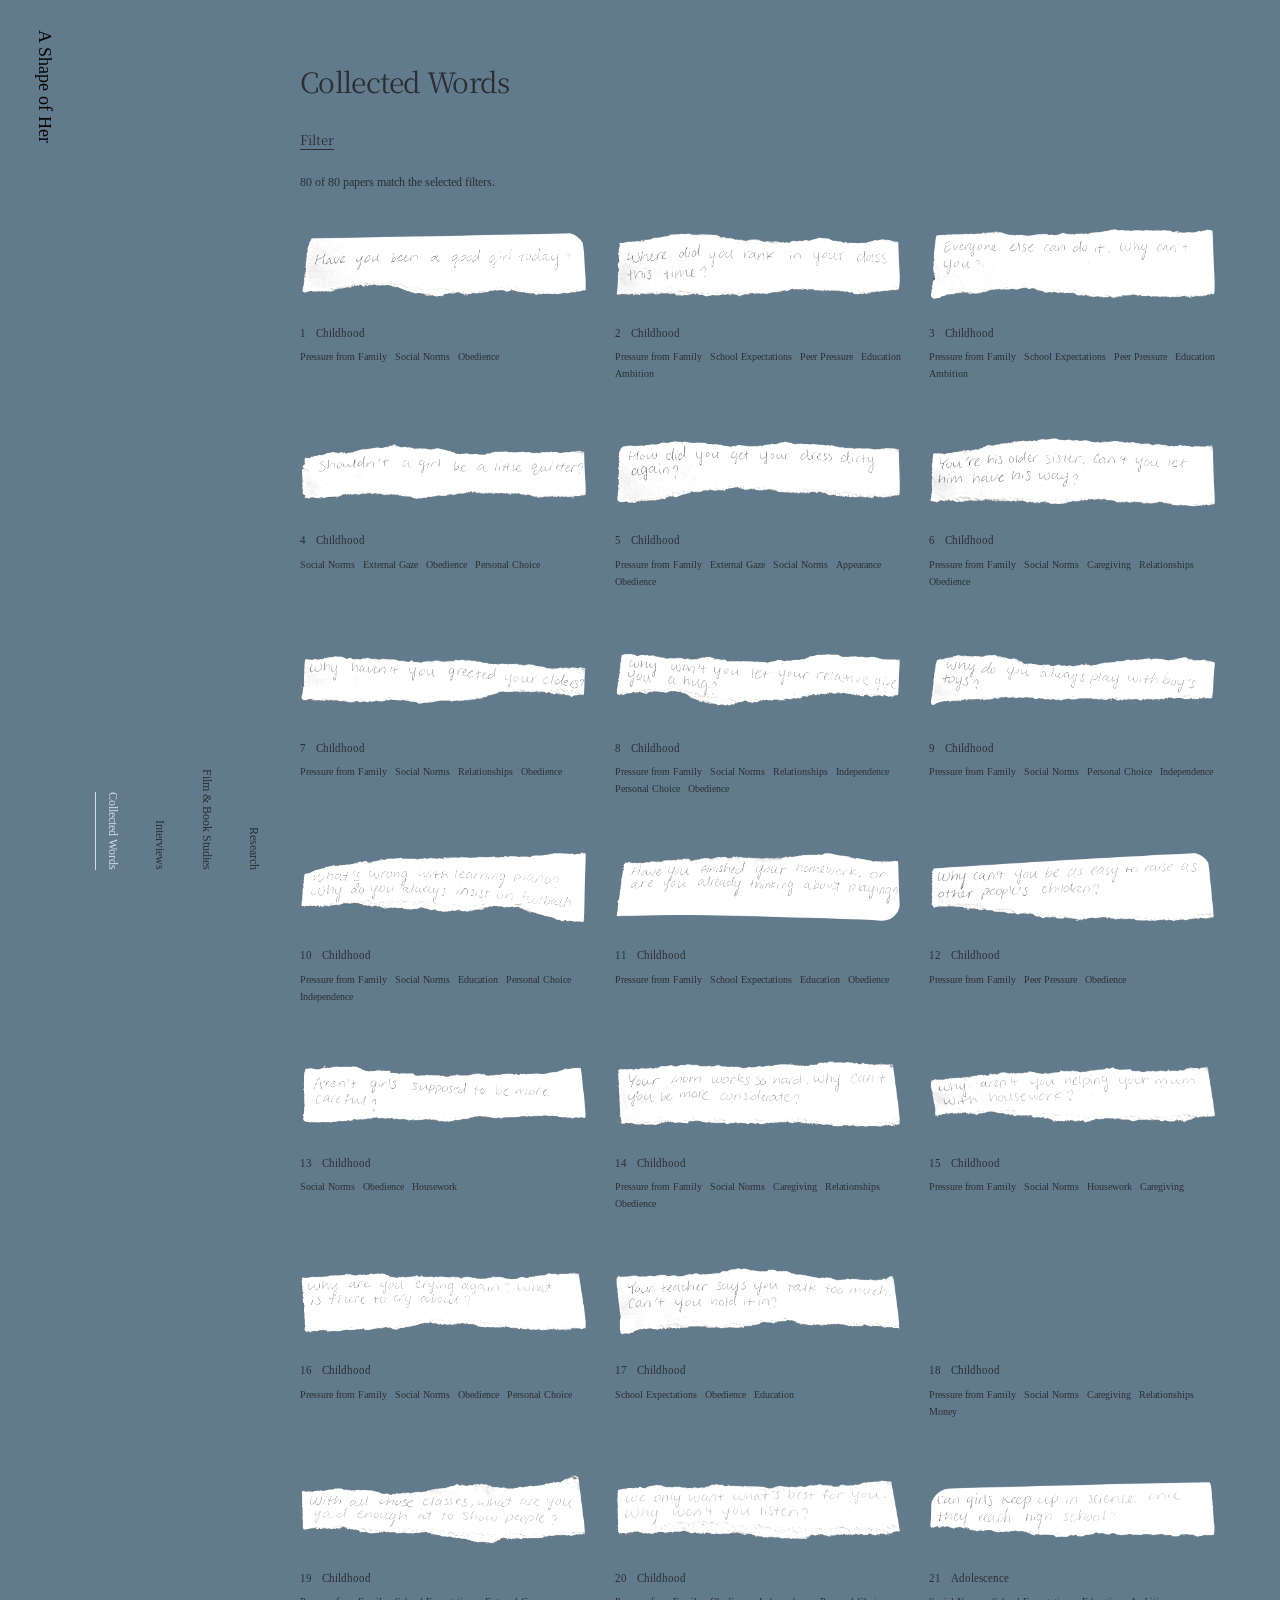
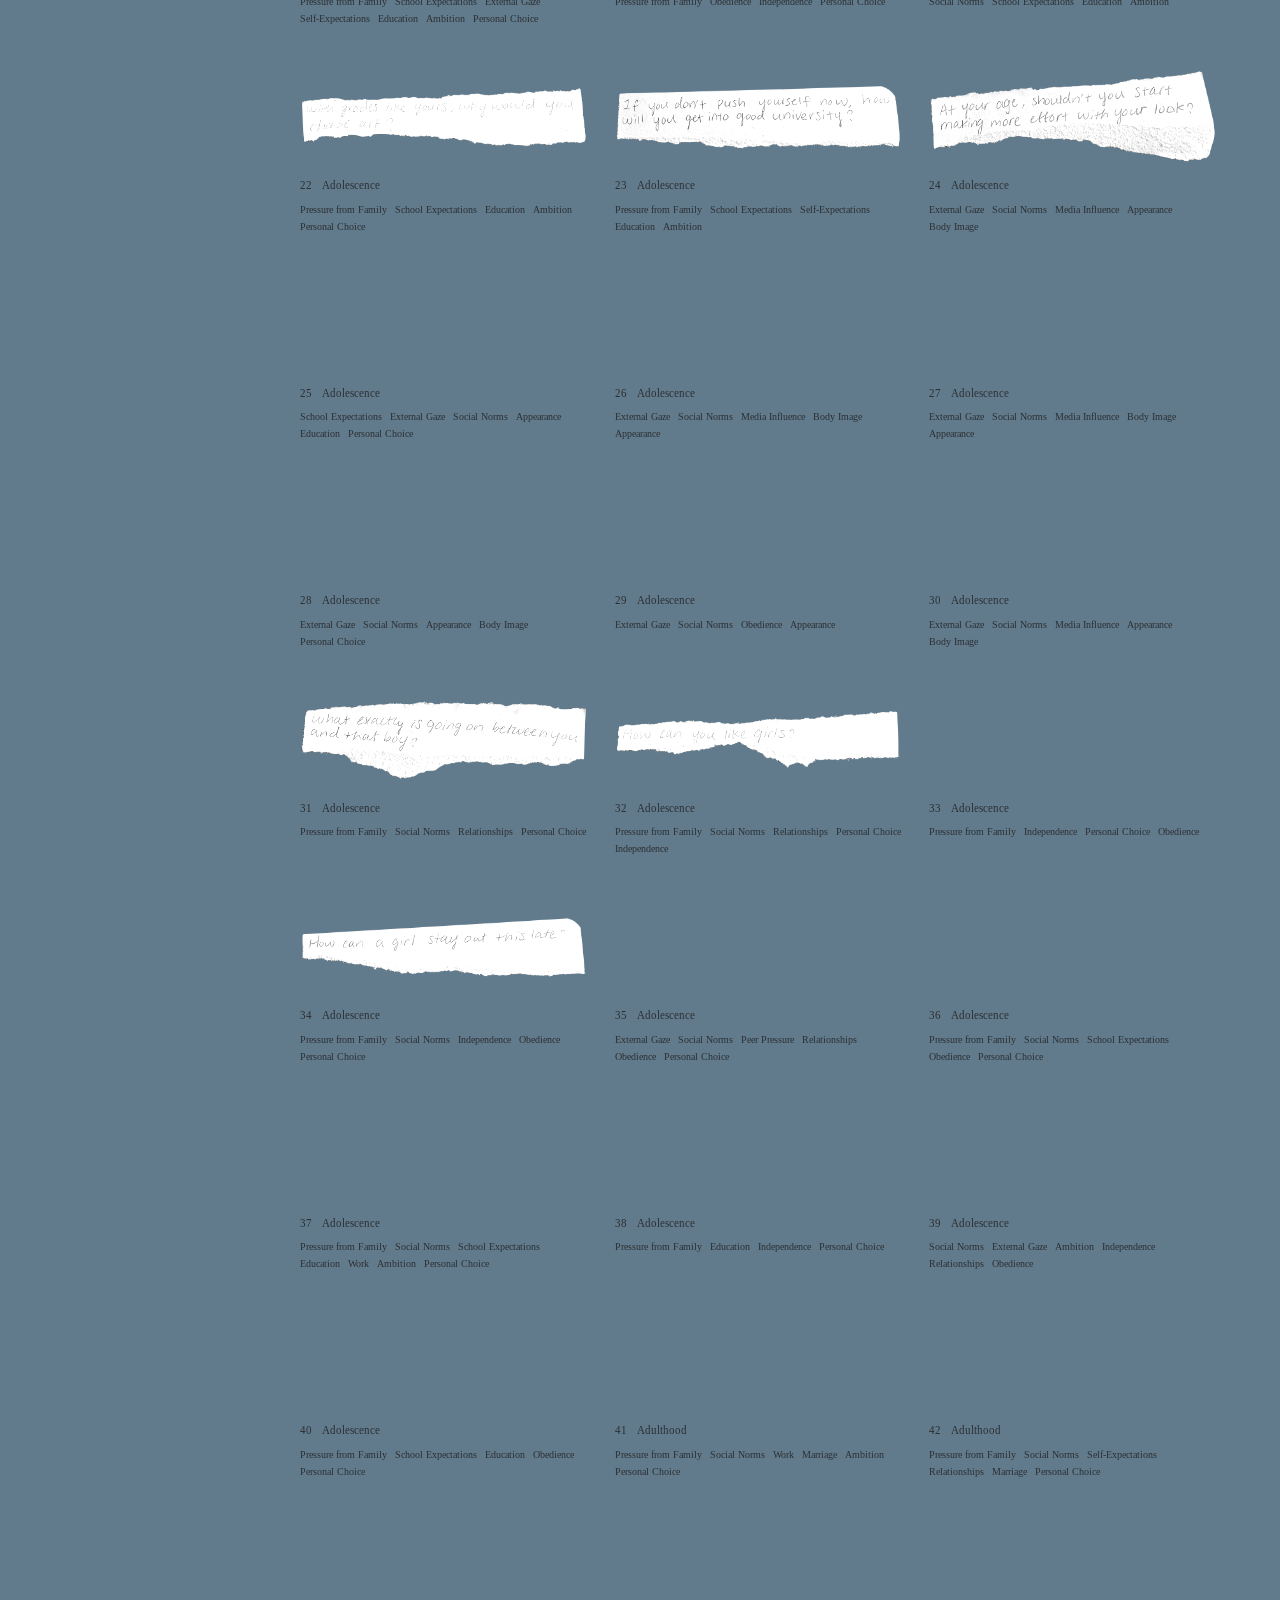
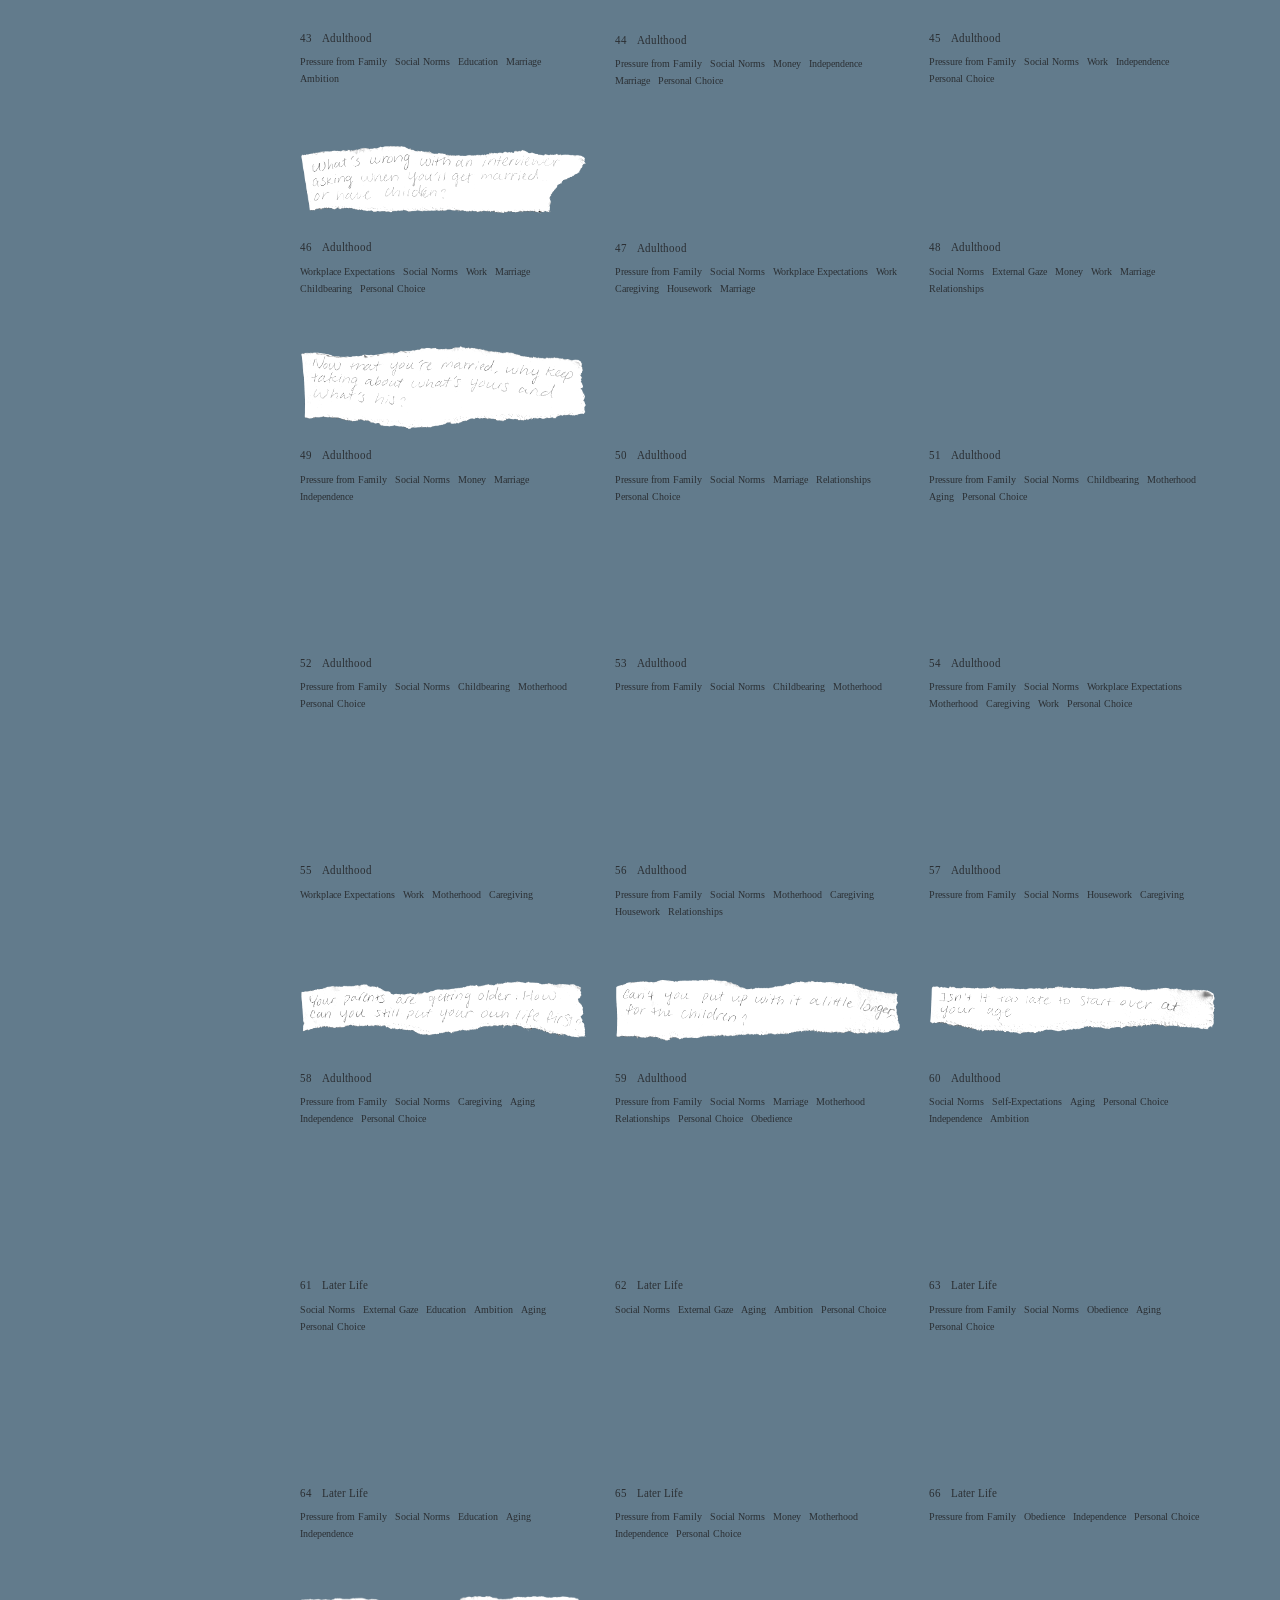
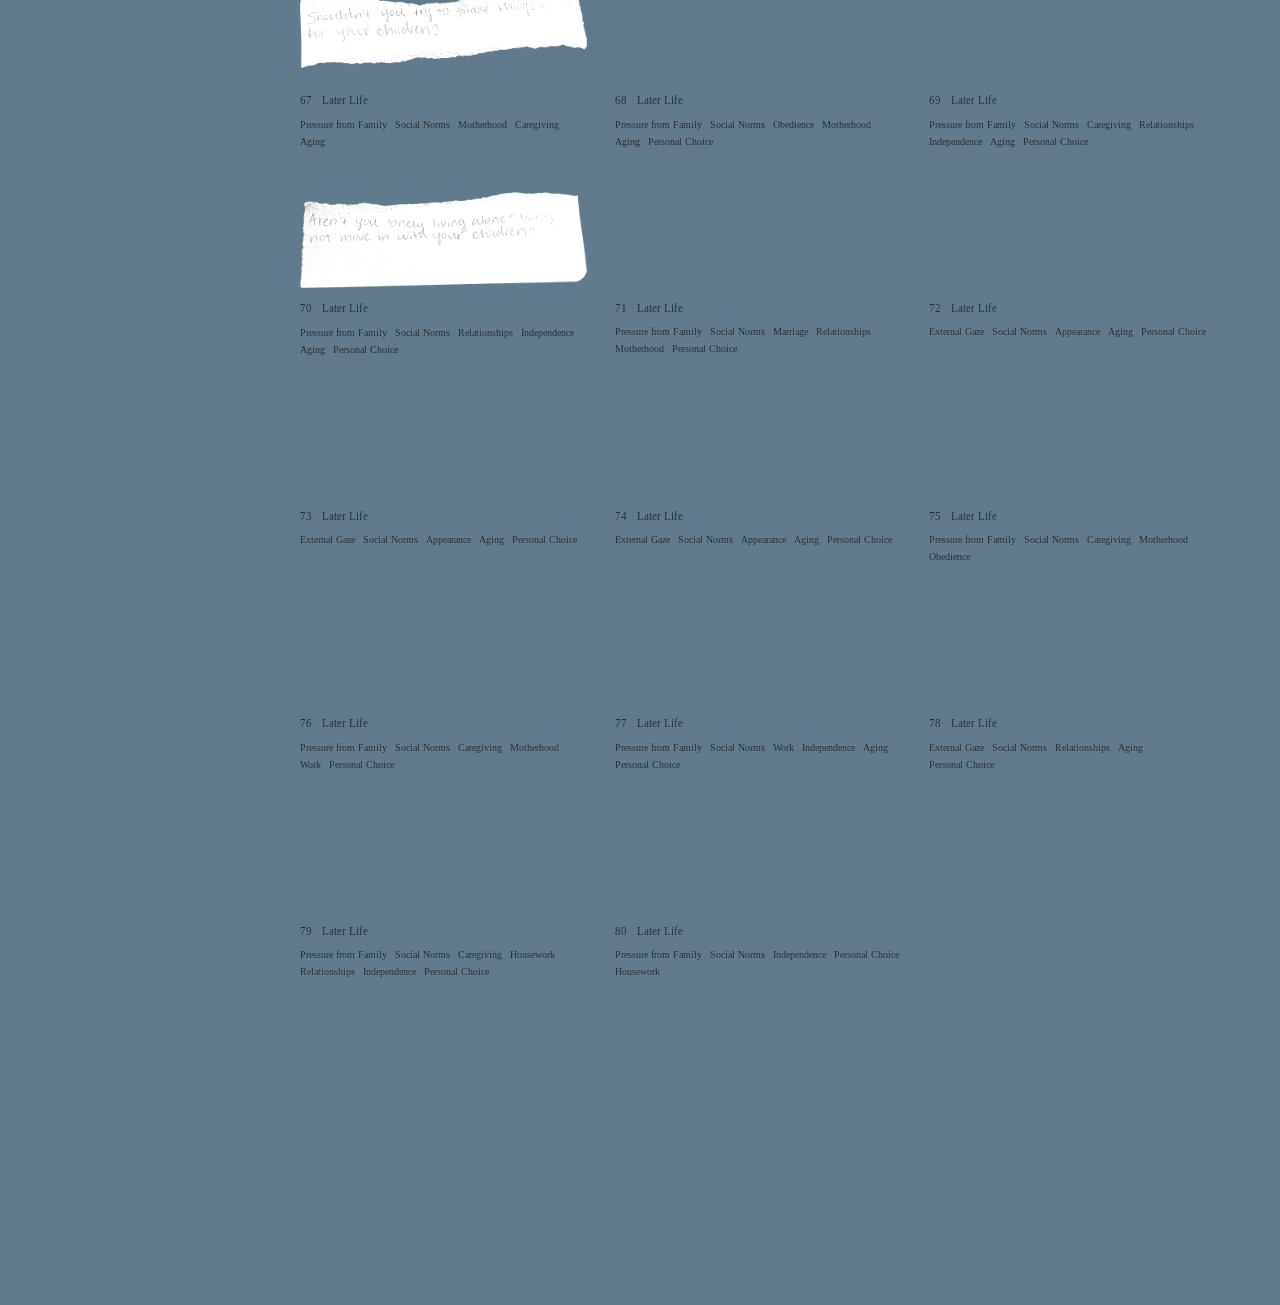
==== commit ead9a707: "Place reading action inline within the divider" ====
--- a/original-layout.html
+++ b/original-layout.html
@@ -1,4 +1,4 @@
-<!doctype html><html lang="en"><head><meta charset="utf-8"><meta name="viewport" content="width=device-width,initial-scale=1"><title>A Shape of Her</title><link rel="stylesheet" href="src/original-layout.css?v=feng-qin-layout-1"><link rel="stylesheet" href="src/type.css?v=typewriter-body-1"><link rel="stylesheet" href="src/responsive.css?v=book-continuity-2"><link rel="icon" type="image/png" href="assets/favicon-transparent.png?v=eye-transparent-1"><link rel="stylesheet" href="src/archive-theme.css?v=word-labels-4"><link rel="stylesheet" href="src/interface-states.css?v=review-10"><link rel="stylesheet" href="src/reader-surface.css?v=reader-7"><link rel="stylesheet" href="src/slate.css?v=3"><link rel="stylesheet" href="src/research-refinement.css?v=1"><link rel="stylesheet" href="src/reality-refinement.css?v=1"><link rel="stylesheet" href="src/reader-refinement.css?v=1"><link rel="stylesheet" href="src/interview-refinement.css?v=reading-view-1"></head><body class="slate-site"><main class="figma-stage"><section class="figma-screen" id="mom" hidden><div style="position:relative;width:100%;height:100%" data-node-id="37:55" data-name="Interview- Mom"><img alt="" style="position:absolute;display:block;inset:0;max-width:none;width:100%;height:100%" src="assets/figma/mom-04cc8.svg" /><img alt="" style="position:absolute;display:block;inset:0;max-width:none;width:100%;height:100%" src="assets/figma/mom-04cc8.svg" /><a style="word-break:break-word;position:absolute;display:block;cursor:pointer;font-family:var(--font-text);font-weight:400;inset:2.07% 90.83% 95.06% 0.97%;line-height:0;color:#78efb0;font-size:14.15px;white-space:nowrap" data-node-id="37:58"><p style="line-height:normal">A SHAPE OF HER</p></a><div style="position:absolute;inset:2.16% 98.09% 96.08% 0.97%" data-node-id="37:59" data-name="Group"><img alt="" style="position:absolute;display:block;inset:0;max-width:none;width:100%;height:100%" src="assets/figma/mom-c8390.svg" /></div><p style="word-break:break-word;position:absolute;font-family:var(--font-text);font-weight:400;inset:2.09% 48.47% 95.43% 45.28%;line-height:normal;font-style:normal;color:#e5ef70;font-size:16px;white-space:nowrap" data-node-id="37:62">
+<!doctype html><html lang="en"><head><meta charset="utf-8"><meta name="viewport" content="width=device-width,initial-scale=1"><title>A Shape of Her</title><link rel="stylesheet" href="src/original-layout.css?v=feng-qin-layout-1"><link rel="stylesheet" href="src/type.css?v=typewriter-body-1"><link rel="stylesheet" href="src/responsive.css?v=book-continuity-2"><link rel="icon" type="image/png" href="assets/favicon-transparent.png?v=eye-transparent-1"><link rel="stylesheet" href="src/archive-theme.css?v=word-labels-4"><link rel="stylesheet" href="src/interface-states.css?v=review-10"><link rel="stylesheet" href="src/reader-surface.css?v=reader-7"><link rel="stylesheet" href="src/slate.css?v=3"><link rel="stylesheet" href="src/research-refinement.css?v=1"><link rel="stylesheet" href="src/reality-refinement.css?v=1"><link rel="stylesheet" href="src/reader-refinement.css?v=1"><link rel="stylesheet" href="src/interview-refinement.css?v=reading-view-2"></head><body class="slate-site"><main class="figma-stage"><section class="figma-screen" id="mom" hidden><div style="position:relative;width:100%;height:100%" data-node-id="37:55" data-name="Interview- Mom"><img alt="" style="position:absolute;display:block;inset:0;max-width:none;width:100%;height:100%" src="assets/figma/mom-04cc8.svg" /><img alt="" style="position:absolute;display:block;inset:0;max-width:none;width:100%;height:100%" src="assets/figma/mom-04cc8.svg" /><a style="word-break:break-word;position:absolute;display:block;cursor:pointer;font-family:var(--font-text);font-weight:400;inset:2.07% 90.83% 95.06% 0.97%;line-height:0;color:#78efb0;font-size:14.15px;white-space:nowrap" data-node-id="37:58"><p style="line-height:normal">A SHAPE OF HER</p></a><div style="position:absolute;inset:2.16% 98.09% 96.08% 0.97%" data-node-id="37:59" data-name="Group"><img alt="" style="position:absolute;display:block;inset:0;max-width:none;width:100%;height:100%" src="assets/figma/mom-c8390.svg" /></div><p style="word-break:break-word;position:absolute;font-family:var(--font-text);font-weight:400;inset:2.09% 48.47% 95.43% 45.28%;line-height:normal;font-style:normal;color:#e5ef70;font-size:16px;white-space:nowrap" data-node-id="37:62">
         (Interviews)</p><div style="position:absolute;inset:6.98% 0 93.02% 0" data-node-id="37:63" data-name="Vector"><div style="position:absolute;inset:-0.5px 0"><img alt="" style="display:block;max-width:none;width:100%;height:100%" src="assets/figma/mom-5d389.svg" /></div></div><p style="word-break:break-word;position:absolute;font-family:var(--font-text);font-weight:400;inset:2.09% 68.06% 95.43% 22.5%;line-height:normal;font-style:normal;color:#78efb0;font-size:16px;white-space:nowrap" data-node-id="71:30">(Collected Words)</p><p style="word-break:break-word;position:absolute;font-family:var(--font-text);font-weight:400;inset:1.96% 28.4% 95.56% 60.35%;line-height:normal;font-style:normal;color:#78efb0;font-size:16px;white-space:nowrap" data-node-id="71:32">(Film &amp; Book Studies)</p><p style="word-break:break-word;position:absolute;font-family:var(--font-text);font-weight:400;inset:2.35% 13.89% 95.17% 80.42%;line-height:normal;font-style:normal;color:#78efb0;font-size:16px;white-space:nowrap" data-node-id="71:34">
         (Research)</p><div style="position:absolute;background:#35253f;height:712px;left:0;overflow-x:clip;overflow-y:auto;top:54px;width:1440px" data-node-id="86:30" data-name="Mom — scrollable interview"><div style="position:absolute;align-content:stretch;display:flex;align-items:flex-start;left:140px;overflow:clip;top:0;width:1300px" data-node-id="86:31" data-name="Photos + interview"><div style="align-content:stretch;display:flex;flex-direction:column;align-items:flex-start;overflow:clip;position:relative;flex-shrink:0;width:650px" data-node-id="86:32" data-name="Family photographs — original proportions"><div style="height:869.375px;position:relative;flex-shrink:0;width:650px" data-node-id="85:30" data-name="mother-memory-01"><img alt="" style="position:absolute;inset:0;max-width:none;object-fit:contain;pointer-events:none;width:100%;height:100%" src="assets/figma/mom-5adf5.png" /></div><div style="height:495.093px;position:relative;flex-shrink:0;width:650px" data-node-id="85:32" data-name="mother-memory-03"><img alt="" style="position:absolute;inset:0;max-width:none;object-fit:contain;pointer-events:none;width:100%;height:100%" src="assets/figma/mom-e5b0a.png" /></div><div style="height:868.021px;position:relative;flex-shrink:0;width:650px" data-node-id="85:34" data-name="mother-memory-05"><img alt="" style="position:absolute;inset:0;max-width:none;object-fit:contain;pointer-events:none;width:100%;height:100%" src="assets/figma/mom-c2add.png" /></div></div><div style="word-break:break-word;background:#ead7e3;align-content:stretch;display:flex;flex-direction:column;gap:48px;height:2232.49px;align-items:flex-start;font-style:normal;overflow:clip;padding-bottom:48px;padding-top:38px;padding-left:38px;padding-right:38px;position:relative;flex-shrink:0;color:#63435f;width:650px" data-node-id="86:33" data-name="Interview — editable questions and answers"><div style="align-content:stretch;display:flex;flex-direction:column;gap:24px;align-items:flex-start;overflow:clip;position:relative;flex-shrink:0;width:574px" data-node-id="86:34" data-name="Question 1"><p style="font-family:var(--font-text);font-weight:700;line-height:38px;position:relative;flex-shrink:0;font-size:30px;width:574px" data-node-id="86:35">What do your family and your work expect from you these days? Does any of it feel stressful?</p><div style="font-family:var(--font-text);font-weight:400;line-height:0;position:relative;flex-shrink:0;font-size:24px;width:574px;white-space:pre-wrap" data-node-id="86:36"><p style="line-height:34px;margin-bottom:0">Right now, I think Mom’s job at home is to look after you and Niuniu. His college entrance exams are coming up, so I need to make sure he’s doing okay and staying healthy. With you, Mom needs to pay extra attention to how you’re feeling. I don’t want you to get ill again.</p><p style="line-height:34px;margin-bottom:0">​</p><p style="line-height:34px;margin-bottom:0">At work, I need to help Dad run the factory. Mom handles the office work and HR, and Dad wants me to learn more about it.</p><p style="line-height:34px;margin-bottom:0">​</p><p style="line-height:34px;margin-bottom:0">At home, we have the older ones and the younger ones to look after. Sometimes keeping up with everyday life and paying for everything feels like a lot. Mom was at home for so many years, and now I’m helping Dad manage the company. I worry about getting things wrong sometimes.</p><p style="line-height:34px;margin-bottom:0">​</p><p style="line-height:34px">But overall, Mom is happy with life right now. You and Niuniu are both doing well, and he’s working hard. Especially you—you’re doing so well now. Seeing you get better makes Mom feel much less worried.</p></div></div><div style="align-content:stretch;display:flex;flex-direction:column;gap:24px;align-items:flex-start;overflow:clip;position:relative;flex-shrink:0;width:574px" data-node-id="86:37" data-name="Question 2"><p style="font-family:var(--font-text);font-weight:700;line-height:38px;position:relative;flex-shrink:0;font-size:30px;width:574px" data-node-id="86:38">What part of your day matters most to you?</p><div style="font-family:var(--font-text);font-weight:400;line-height:0;position:relative;flex-shrink:0;font-size:24px;width:574px;white-space:pre-wrap" data-node-id="86:39"><p style="line-height:34px;margin-bottom:0">The most important part of the day? I don’t think there’s one particular time. When I wasn’t working, though, I liked making a nice dinner and waiting for Dad to come home. When you were all home too, we could sit down and have a happy meal together. That was the best time for Mom.</p><p style="line-height:34px;margin-bottom:0">​</p><p style="line-height:34px">Now that you’re in America, our video calls are the most important time for me. Seeing that you’re doing well makes Mom so happy.</p></div></div><div style="align-content:stretch;display:flex;flex-direction:column;gap:24px;align-items:flex-start;overflow:clip;position:relative;flex-shrink:0;width:574px" data-node-id="86:40" data-name="Question 3"><p style="font-family:var(--font-text);font-weight:700;line-height:38px;position:relative;flex-shrink:0;font-size:30px;width:574px" data-node-id="86:41">Who or what matters most to you?</p><p style="font-family:var(--font-text);font-weight:400;line-height:34px;position:relative;flex-shrink:0;font-size:24px;width:574px" data-node-id="86:42">
                 The most important people in Mom’s life are you and Niuniu. Right now, you two matter most to me. For now, I want to help Dad run the factory well so we can earn a bit more money.</p></div><div style="align-content:stretch;display:flex;flex-direction:column;gap:24px;align-items:flex-start;overflow:clip;position:relative;flex-shrink:0;width:574px" data-node-id="86:43" data-name="Question 4"><p style="font-family:var(--font-text);font-weight:700;line-height:38px;position:relative;flex-shrink:0;font-size:30px;width:574px" data-node-id="86:44">
--- a/src/interview-refinement.css
+++ b/src/interview-refinement.css
@@ -19,11 +19,12 @@
 body.slate-site .interview-refined .interview-conversation>[data-name^="Question"]>:nth-child(2){width:100%!important;max-width:100%!important;margin:0!important;padding:0!important;color:#2b2f33!important;font:400 15px/1.85 'Noto Serif JP',serif!important}
 body.slate-site .interview-refined .interview-conversation>[data-name^="Question"]>:nth-child(2) p{margin:0 0 14px!important;padding:0!important;color:inherit!important;font:400 15px/1.85 'Noto Serif JP',serif!important}
 body.slate-site .interview-refined .interview-conversation>[data-name^="Question"]>:nth-child(2) p:last-child{margin-bottom:0!important}
-body.slate-site .interview-refined .interview-conversation>[data-name^="Question"]>.passage-open{display:flex!important;align-items:center;justify-content:flex-start;gap:10px;width:100%!important;min-height:44px!important;margin:14px 0 0!important;padding:10px 0!important;border:0!important;border-top:1px solid var(--rule)!important;background:transparent!important;color:var(--ink)!important;font:400 14px/1.5 Tinos,serif!important;text-align:left;text-decoration:none!important;box-shadow:none!important;outline:none!important;transition:color 160ms ease,border-color 160ms ease}
-body.slate-site .interview-refined .interview-conversation>[data-name^="Question"]>.passage-open::after{content:none!important}
+body.slate-site .interview-refined .interview-conversation>[data-name^="Question"]>.passage-open{display:grid!important;grid-template-columns:24px 22px max-content minmax(0,1fr);align-items:center;gap:10px;width:100%!important;min-height:44px!important;margin:14px 0 0!important;padding:10px 0!important;border:0!important;background:transparent!important;color:var(--ink)!important;font:400 14px/1.5 Tinos,serif!important;text-align:left;text-decoration:none!important;box-shadow:none!important;outline:none!important;transition:color 160ms ease}
+body.slate-site .interview-refined .interview-conversation>[data-name^="Question"]>.passage-open::before,body.slate-site .interview-refined .interview-conversation>[data-name^="Question"]>.passage-open::after{content:''!important;display:block;width:100%;height:1px;background:currentColor;opacity:.4;transition:opacity 160ms ease}
 body.slate-site .interview-refined .passage-open>svg{flex:none;width:22px;height:22px}
-body.slate-site .interview-refined .passage-open>.passage-open-label{text-decoration:underline;text-decoration-thickness:1px;text-underline-offset:4px}
-body.slate-site .interview-refined .interview-conversation>[data-name^="Question"]>.passage-open:is(:hover,:focus-visible,[aria-expanded=true]){border-top-color:var(--paper)!important;color:var(--paper)!important}
+body.slate-site .interview-refined .passage-open>.passage-open-label{text-decoration:underline;text-decoration-thickness:1px;text-underline-offset:4px;white-space:nowrap}
+body.slate-site .interview-refined .interview-conversation>[data-name^="Question"]>.passage-open:is(:hover,:focus-visible,[aria-expanded=true]){color:var(--paper)!important}
+body.slate-site .interview-refined .interview-conversation>[data-name^="Question"]>.passage-open:is(:hover,:focus-visible,[aria-expanded=true])::before,body.slate-site .interview-refined .interview-conversation>[data-name^="Question"]>.passage-open:is(:hover,:focus-visible,[aria-expanded=true])::after{opacity:1}
 body.slate-site .interview-refined .passage-open:focus-visible>.passage-open-label{text-decoration-thickness:2px}
 @container interview (max-width:750px){
  body.slate-site .interview-refined .slate-interview.interview-composition{grid-template-columns:minmax(0,1fr)!important;row-gap:28px!important;max-width:660px!important}
@@ -41,4 +42,4 @@
 }
 
 body.slate-site .interview-refined .interview-composition>.interview-scroll-column{transform:translate3d(0,var(--interview-scroll-offset,0px),0)!important;will-change:transform}
-@media(prefers-reduced-motion:reduce){body.slate-site .interview-refined .passage-open,body.slate-site .interview-refined .passage-open>span{transition:none!important}}
+@media(prefers-reduced-motion:reduce){body.slate-site .interview-refined .passage-open,body.slate-site .interview-refined .passage-open>span,body.slate-site .interview-refined .passage-open::before,body.slate-site .interview-refined .passage-open::after{transition:none!important}}
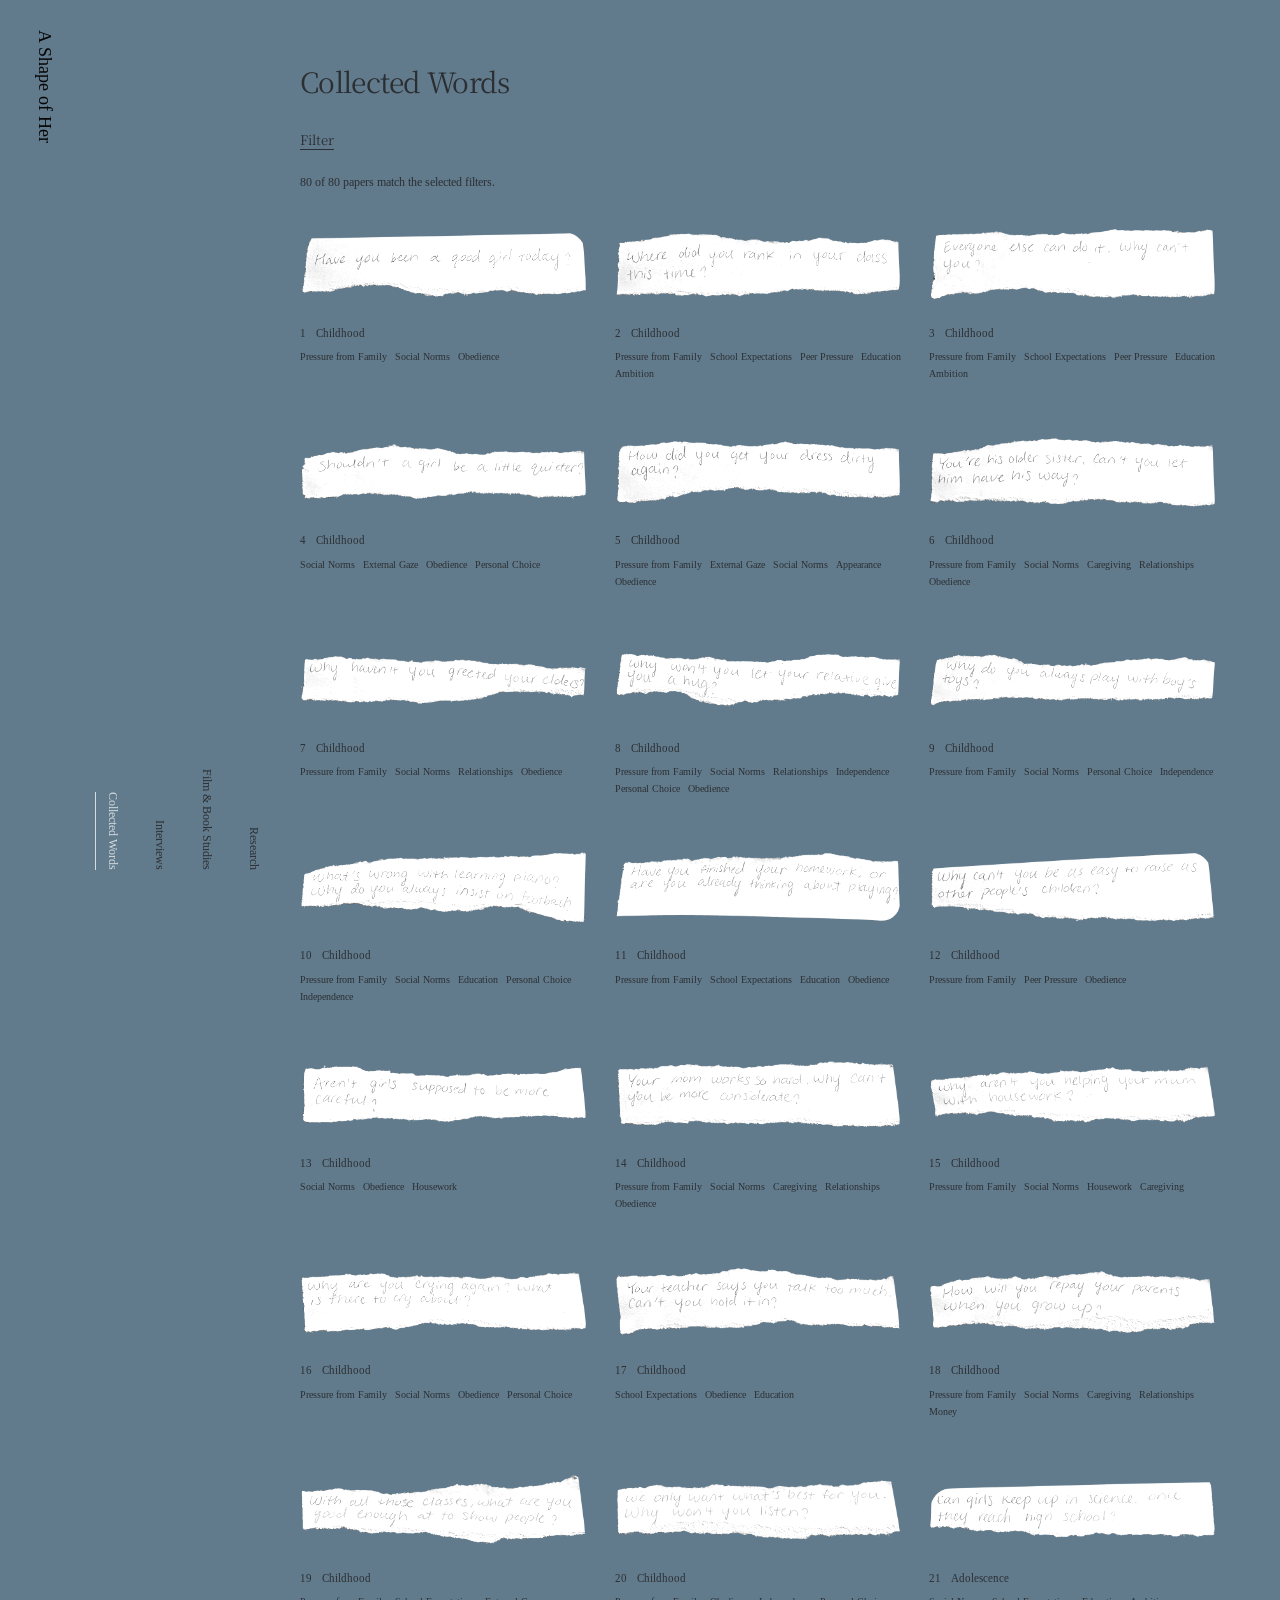
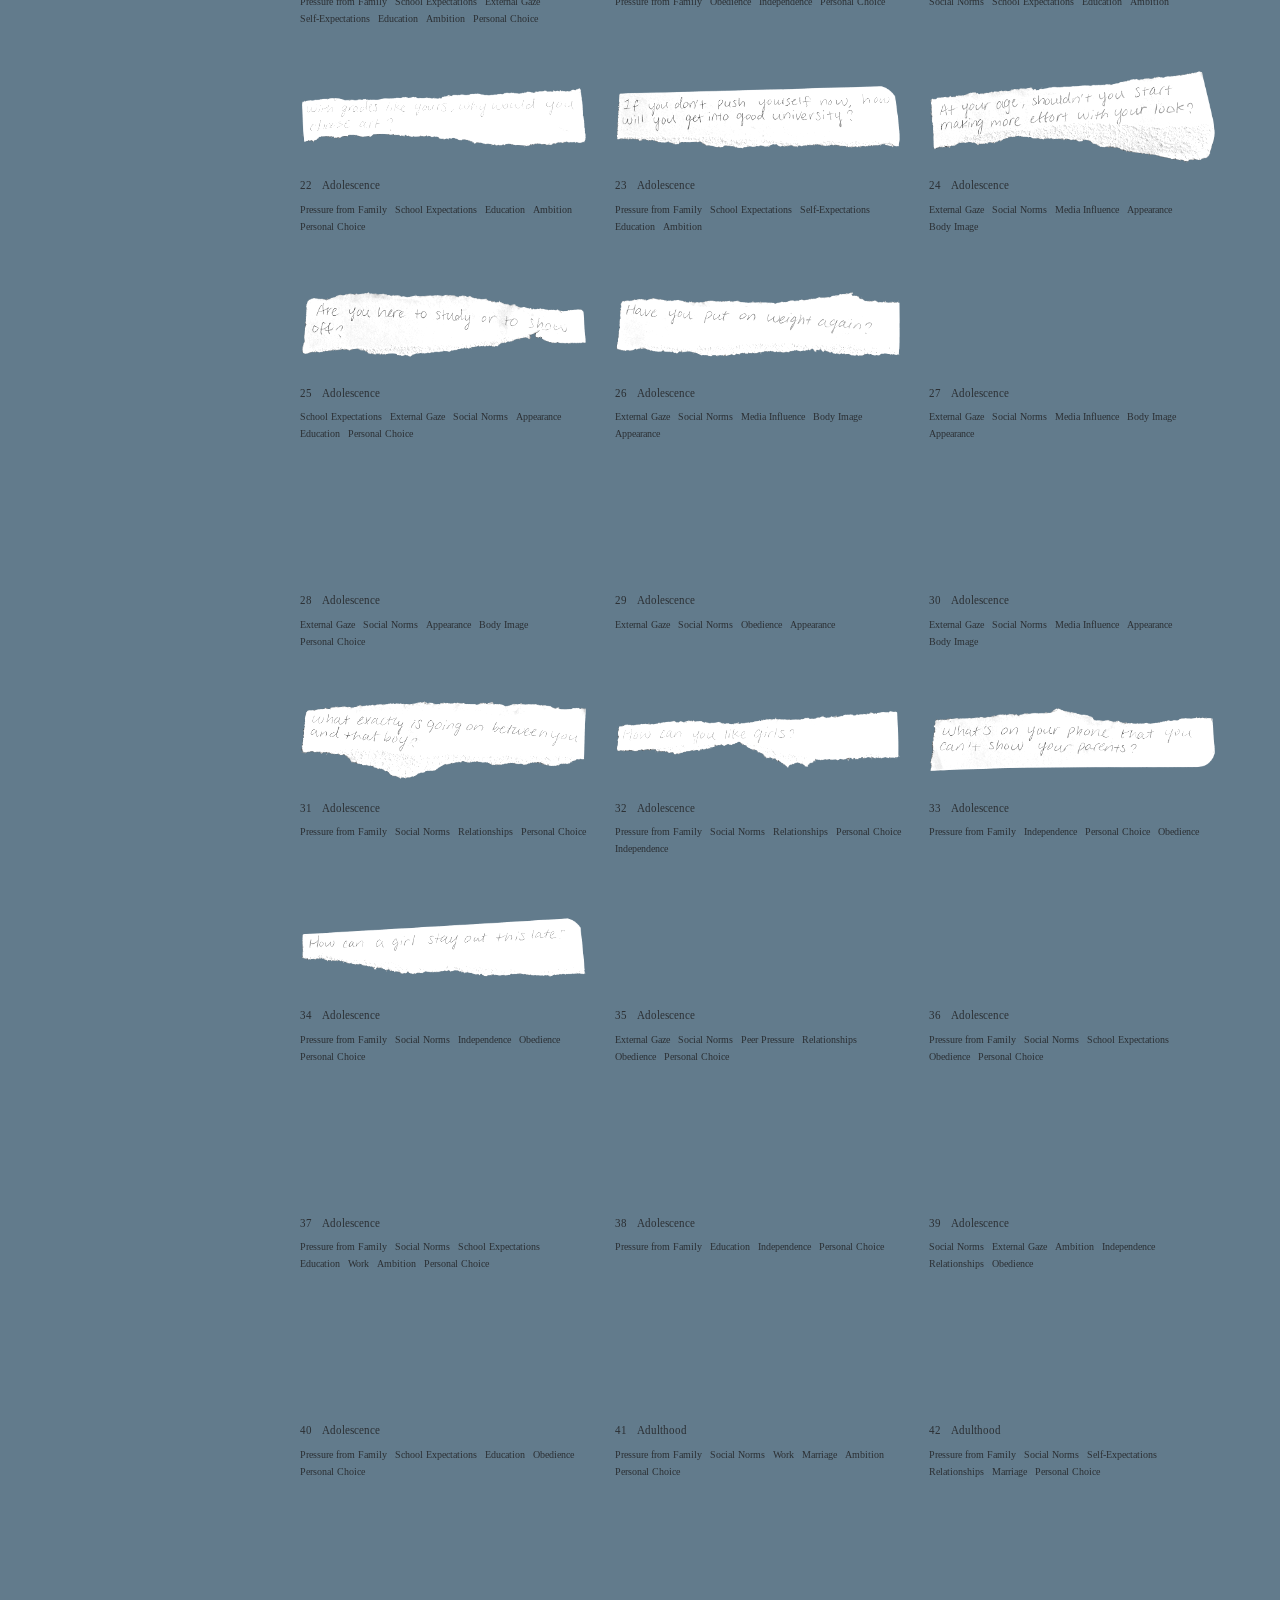
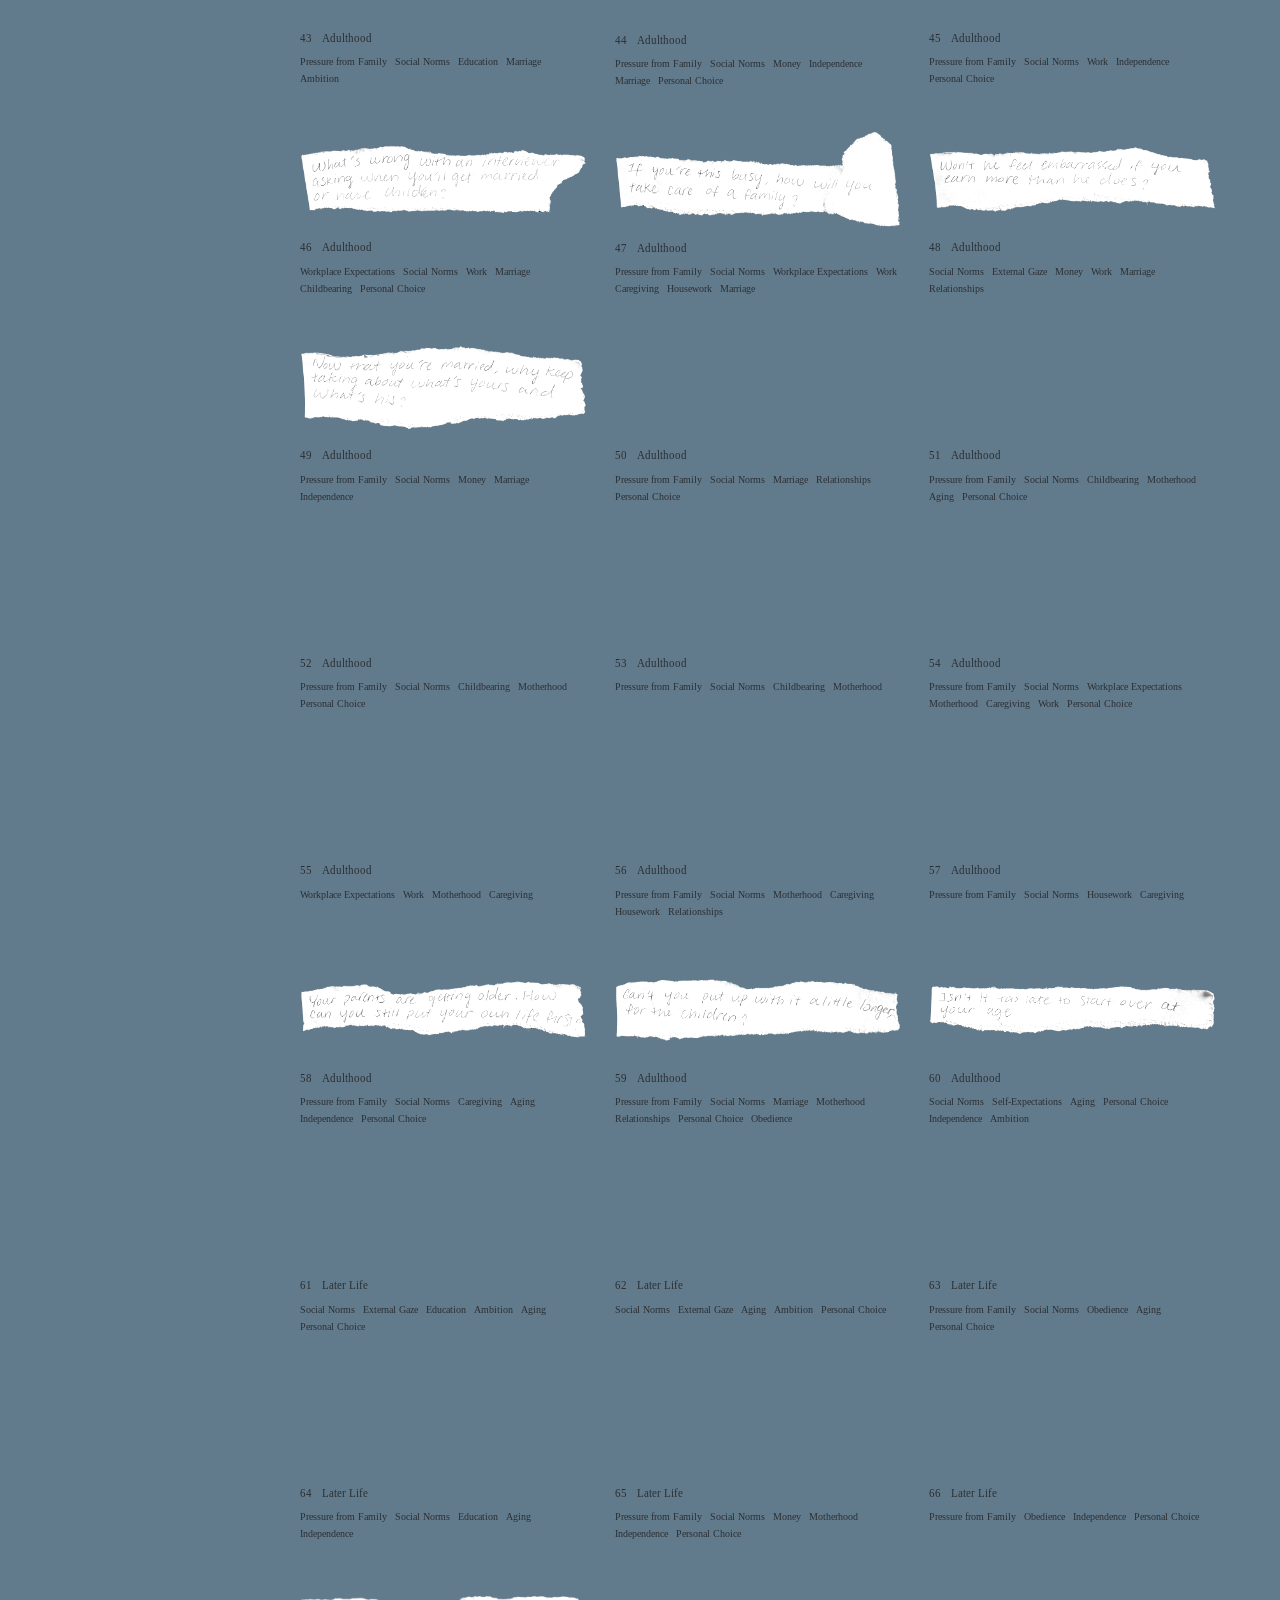
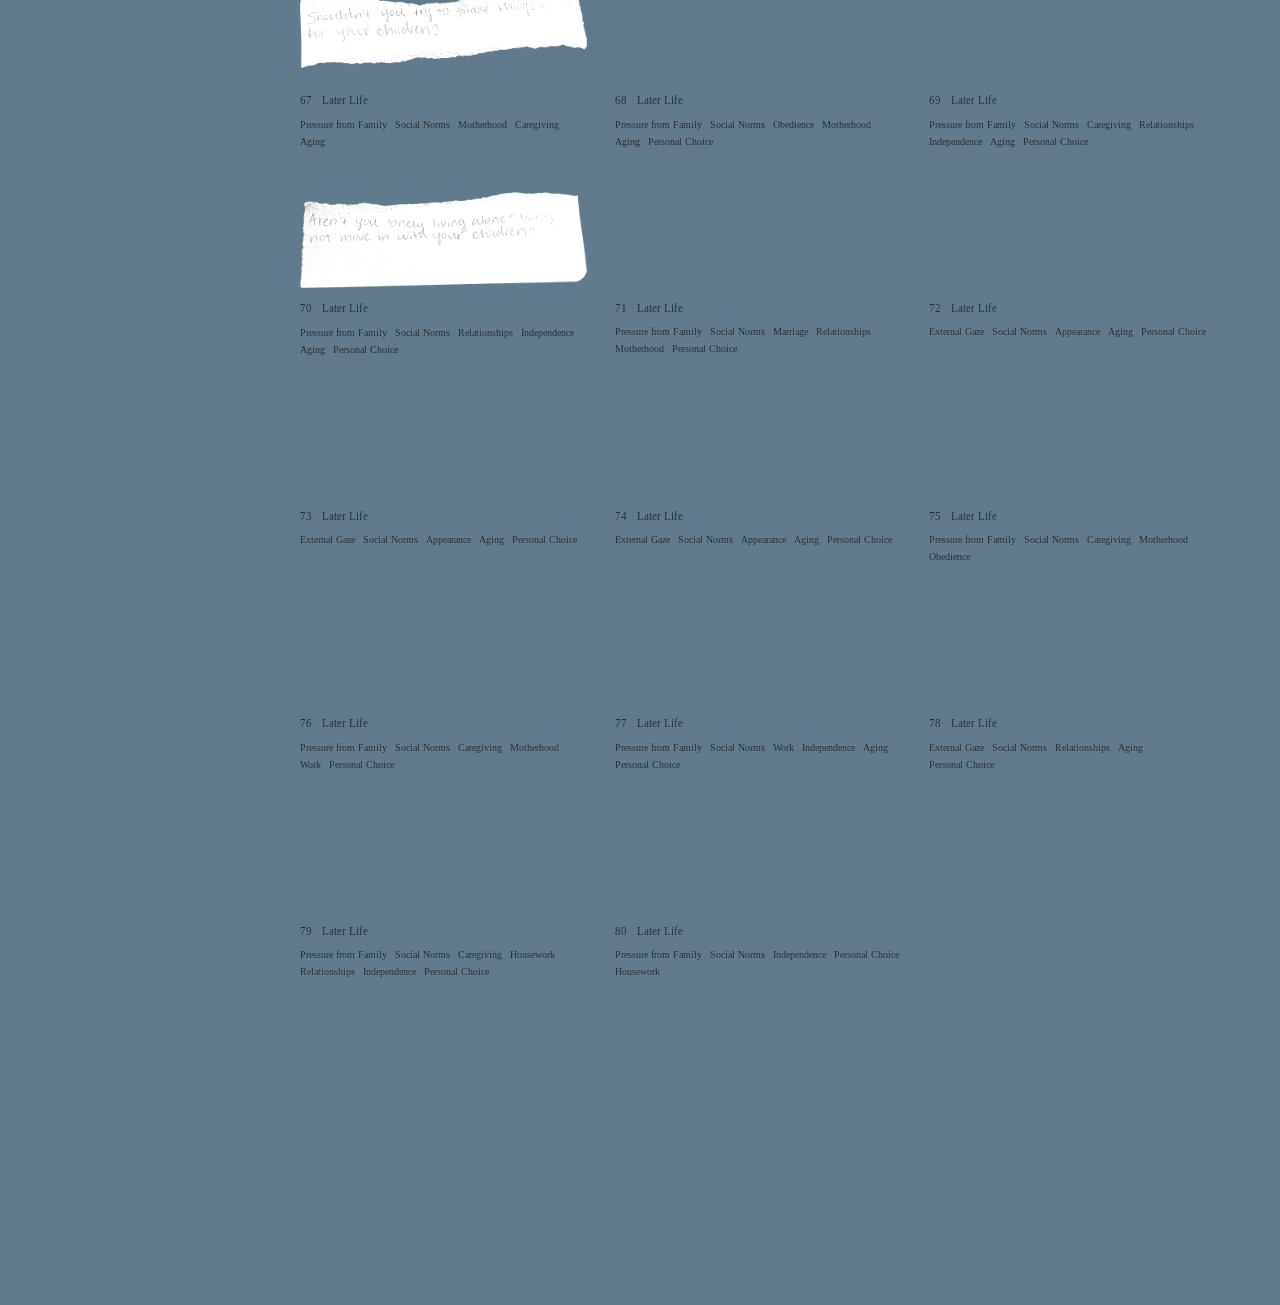
==== commit 571b492d: "Move reading-view entry above its divider" ====
--- a/original-layout.html
+++ b/original-layout.html
@@ -1,4 +1,4 @@
-<!doctype html><html lang="en"><head><meta charset="utf-8"><meta name="viewport" content="width=device-width,initial-scale=1"><title>A Shape of Her</title><link rel="stylesheet" href="src/original-layout.css?v=feng-qin-layout-1"><link rel="stylesheet" href="src/type.css?v=typewriter-body-1"><link rel="stylesheet" href="src/responsive.css?v=book-continuity-2"><link rel="icon" type="image/png" href="assets/favicon-transparent.png?v=eye-transparent-1"><link rel="stylesheet" href="src/archive-theme.css?v=word-labels-4"><link rel="stylesheet" href="src/interface-states.css?v=review-10"><link rel="stylesheet" href="src/reader-surface.css?v=reader-7"><link rel="stylesheet" href="src/slate.css?v=3"><link rel="stylesheet" href="src/research-refinement.css?v=1"><link rel="stylesheet" href="src/reality-refinement.css?v=1"><link rel="stylesheet" href="src/reader-refinement.css?v=1"><link rel="stylesheet" href="src/interview-refinement.css?v=reading-view-2"></head><body class="slate-site"><main class="figma-stage"><section class="figma-screen" id="mom" hidden><div style="position:relative;width:100%;height:100%" data-node-id="37:55" data-name="Interview- Mom"><img alt="" style="position:absolute;display:block;inset:0;max-width:none;width:100%;height:100%" src="assets/figma/mom-04cc8.svg" /><img alt="" style="position:absolute;display:block;inset:0;max-width:none;width:100%;height:100%" src="assets/figma/mom-04cc8.svg" /><a style="word-break:break-word;position:absolute;display:block;cursor:pointer;font-family:var(--font-text);font-weight:400;inset:2.07% 90.83% 95.06% 0.97%;line-height:0;color:#78efb0;font-size:14.15px;white-space:nowrap" data-node-id="37:58"><p style="line-height:normal">A SHAPE OF HER</p></a><div style="position:absolute;inset:2.16% 98.09% 96.08% 0.97%" data-node-id="37:59" data-name="Group"><img alt="" style="position:absolute;display:block;inset:0;max-width:none;width:100%;height:100%" src="assets/figma/mom-c8390.svg" /></div><p style="word-break:break-word;position:absolute;font-family:var(--font-text);font-weight:400;inset:2.09% 48.47% 95.43% 45.28%;line-height:normal;font-style:normal;color:#e5ef70;font-size:16px;white-space:nowrap" data-node-id="37:62">
+<!doctype html><html lang="en"><head><meta charset="utf-8"><meta name="viewport" content="width=device-width,initial-scale=1"><title>A Shape of Her</title><link rel="stylesheet" href="src/original-layout.css?v=feng-qin-layout-1"><link rel="stylesheet" href="src/type.css?v=typewriter-body-1"><link rel="stylesheet" href="src/responsive.css?v=book-continuity-2"><link rel="icon" type="image/png" href="assets/favicon-transparent.png?v=eye-transparent-1"><link rel="stylesheet" href="src/archive-theme.css?v=word-labels-4"><link rel="stylesheet" href="src/interface-states.css?v=review-10"><link rel="stylesheet" href="src/reader-surface.css?v=reader-7"><link rel="stylesheet" href="src/slate.css?v=3"><link rel="stylesheet" href="src/research-refinement.css?v=1"><link rel="stylesheet" href="src/reality-refinement.css?v=1"><link rel="stylesheet" href="src/reader-refinement.css?v=1"><link rel="stylesheet" href="src/interview-refinement.css?v=reading-view-3"></head><body class="slate-site"><main class="figma-stage"><section class="figma-screen" id="mom" hidden><div style="position:relative;width:100%;height:100%" data-node-id="37:55" data-name="Interview- Mom"><img alt="" style="position:absolute;display:block;inset:0;max-width:none;width:100%;height:100%" src="assets/figma/mom-04cc8.svg" /><img alt="" style="position:absolute;display:block;inset:0;max-width:none;width:100%;height:100%" src="assets/figma/mom-04cc8.svg" /><a style="word-break:break-word;position:absolute;display:block;cursor:pointer;font-family:var(--font-text);font-weight:400;inset:2.07% 90.83% 95.06% 0.97%;line-height:0;color:#78efb0;font-size:14.15px;white-space:nowrap" data-node-id="37:58"><p style="line-height:normal">A SHAPE OF HER</p></a><div style="position:absolute;inset:2.16% 98.09% 96.08% 0.97%" data-node-id="37:59" data-name="Group"><img alt="" style="position:absolute;display:block;inset:0;max-width:none;width:100%;height:100%" src="assets/figma/mom-c8390.svg" /></div><p style="word-break:break-word;position:absolute;font-family:var(--font-text);font-weight:400;inset:2.09% 48.47% 95.43% 45.28%;line-height:normal;font-style:normal;color:#e5ef70;font-size:16px;white-space:nowrap" data-node-id="37:62">
         (Interviews)</p><div style="position:absolute;inset:6.98% 0 93.02% 0" data-node-id="37:63" data-name="Vector"><div style="position:absolute;inset:-0.5px 0"><img alt="" style="display:block;max-width:none;width:100%;height:100%" src="assets/figma/mom-5d389.svg" /></div></div><p style="word-break:break-word;position:absolute;font-family:var(--font-text);font-weight:400;inset:2.09% 68.06% 95.43% 22.5%;line-height:normal;font-style:normal;color:#78efb0;font-size:16px;white-space:nowrap" data-node-id="71:30">(Collected Words)</p><p style="word-break:break-word;position:absolute;font-family:var(--font-text);font-weight:400;inset:1.96% 28.4% 95.56% 60.35%;line-height:normal;font-style:normal;color:#78efb0;font-size:16px;white-space:nowrap" data-node-id="71:32">(Film &amp; Book Studies)</p><p style="word-break:break-word;position:absolute;font-family:var(--font-text);font-weight:400;inset:2.35% 13.89% 95.17% 80.42%;line-height:normal;font-style:normal;color:#78efb0;font-size:16px;white-space:nowrap" data-node-id="71:34">
         (Research)</p><div style="position:absolute;background:#35253f;height:712px;left:0;overflow-x:clip;overflow-y:auto;top:54px;width:1440px" data-node-id="86:30" data-name="Mom — scrollable interview"><div style="position:absolute;align-content:stretch;display:flex;align-items:flex-start;left:140px;overflow:clip;top:0;width:1300px" data-node-id="86:31" data-name="Photos + interview"><div style="align-content:stretch;display:flex;flex-direction:column;align-items:flex-start;overflow:clip;position:relative;flex-shrink:0;width:650px" data-node-id="86:32" data-name="Family photographs — original proportions"><div style="height:869.375px;position:relative;flex-shrink:0;width:650px" data-node-id="85:30" data-name="mother-memory-01"><img alt="" style="position:absolute;inset:0;max-width:none;object-fit:contain;pointer-events:none;width:100%;height:100%" src="assets/figma/mom-5adf5.png" /></div><div style="height:495.093px;position:relative;flex-shrink:0;width:650px" data-node-id="85:32" data-name="mother-memory-03"><img alt="" style="position:absolute;inset:0;max-width:none;object-fit:contain;pointer-events:none;width:100%;height:100%" src="assets/figma/mom-e5b0a.png" /></div><div style="height:868.021px;position:relative;flex-shrink:0;width:650px" data-node-id="85:34" data-name="mother-memory-05"><img alt="" style="position:absolute;inset:0;max-width:none;object-fit:contain;pointer-events:none;width:100%;height:100%" src="assets/figma/mom-c2add.png" /></div></div><div style="word-break:break-word;background:#ead7e3;align-content:stretch;display:flex;flex-direction:column;gap:48px;height:2232.49px;align-items:flex-start;font-style:normal;overflow:clip;padding-bottom:48px;padding-top:38px;padding-left:38px;padding-right:38px;position:relative;flex-shrink:0;color:#63435f;width:650px" data-node-id="86:33" data-name="Interview — editable questions and answers"><div style="align-content:stretch;display:flex;flex-direction:column;gap:24px;align-items:flex-start;overflow:clip;position:relative;flex-shrink:0;width:574px" data-node-id="86:34" data-name="Question 1"><p style="font-family:var(--font-text);font-weight:700;line-height:38px;position:relative;flex-shrink:0;font-size:30px;width:574px" data-node-id="86:35">What do your family and your work expect from you these days? Does any of it feel stressful?</p><div style="font-family:var(--font-text);font-weight:400;line-height:0;position:relative;flex-shrink:0;font-size:24px;width:574px;white-space:pre-wrap" data-node-id="86:36"><p style="line-height:34px;margin-bottom:0">Right now, I think Mom’s job at home is to look after you and Niuniu. His college entrance exams are coming up, so I need to make sure he’s doing okay and staying healthy. With you, Mom needs to pay extra attention to how you’re feeling. I don’t want you to get ill again.</p><p style="line-height:34px;margin-bottom:0">​</p><p style="line-height:34px;margin-bottom:0">At work, I need to help Dad run the factory. Mom handles the office work and HR, and Dad wants me to learn more about it.</p><p style="line-height:34px;margin-bottom:0">​</p><p style="line-height:34px;margin-bottom:0">At home, we have the older ones and the younger ones to look after. Sometimes keeping up with everyday life and paying for everything feels like a lot. Mom was at home for so many years, and now I’m helping Dad manage the company. I worry about getting things wrong sometimes.</p><p style="line-height:34px;margin-bottom:0">​</p><p style="line-height:34px">But overall, Mom is happy with life right now. You and Niuniu are both doing well, and he’s working hard. Especially you—you’re doing so well now. Seeing you get better makes Mom feel much less worried.</p></div></div><div style="align-content:stretch;display:flex;flex-direction:column;gap:24px;align-items:flex-start;overflow:clip;position:relative;flex-shrink:0;width:574px" data-node-id="86:37" data-name="Question 2"><p style="font-family:var(--font-text);font-weight:700;line-height:38px;position:relative;flex-shrink:0;font-size:30px;width:574px" data-node-id="86:38">What part of your day matters most to you?</p><div style="font-family:var(--font-text);font-weight:400;line-height:0;position:relative;flex-shrink:0;font-size:24px;width:574px;white-space:pre-wrap" data-node-id="86:39"><p style="line-height:34px;margin-bottom:0">The most important part of the day? I don’t think there’s one particular time. When I wasn’t working, though, I liked making a nice dinner and waiting for Dad to come home. When you were all home too, we could sit down and have a happy meal together. That was the best time for Mom.</p><p style="line-height:34px;margin-bottom:0">​</p><p style="line-height:34px">Now that you’re in America, our video calls are the most important time for me. Seeing that you’re doing well makes Mom so happy.</p></div></div><div style="align-content:stretch;display:flex;flex-direction:column;gap:24px;align-items:flex-start;overflow:clip;position:relative;flex-shrink:0;width:574px" data-node-id="86:40" data-name="Question 3"><p style="font-family:var(--font-text);font-weight:700;line-height:38px;position:relative;flex-shrink:0;font-size:30px;width:574px" data-node-id="86:41">Who or what matters most to you?</p><p style="font-family:var(--font-text);font-weight:400;line-height:34px;position:relative;flex-shrink:0;font-size:24px;width:574px" data-node-id="86:42">
                 The most important people in Mom’s life are you and Niuniu. Right now, you two matter most to me. For now, I want to help Dad run the factory well so we can earn a bit more money.</p></div><div style="align-content:stretch;display:flex;flex-direction:column;gap:24px;align-items:flex-start;overflow:clip;position:relative;flex-shrink:0;width:574px" data-node-id="86:43" data-name="Question 4"><p style="font-family:var(--font-text);font-weight:700;line-height:38px;position:relative;flex-shrink:0;font-size:30px;width:574px" data-node-id="86:44">
--- a/src/interview-refinement.css
+++ b/src/interview-refinement.css
@@ -19,12 +19,11 @@
 body.slate-site .interview-refined .interview-conversation>[data-name^="Question"]>:nth-child(2){width:100%!important;max-width:100%!important;margin:0!important;padding:0!important;color:#2b2f33!important;font:400 15px/1.85 'Noto Serif JP',serif!important}
 body.slate-site .interview-refined .interview-conversation>[data-name^="Question"]>:nth-child(2) p{margin:0 0 14px!important;padding:0!important;color:inherit!important;font:400 15px/1.85 'Noto Serif JP',serif!important}
 body.slate-site .interview-refined .interview-conversation>[data-name^="Question"]>:nth-child(2) p:last-child{margin-bottom:0!important}
-body.slate-site .interview-refined .interview-conversation>[data-name^="Question"]>.passage-open{display:grid!important;grid-template-columns:24px 22px max-content minmax(0,1fr);align-items:center;gap:10px;width:100%!important;min-height:44px!important;margin:14px 0 0!important;padding:10px 0!important;border:0!important;background:transparent!important;color:var(--ink)!important;font:400 14px/1.5 Tinos,serif!important;text-align:left;text-decoration:none!important;box-shadow:none!important;outline:none!important;transition:color 160ms ease}
-body.slate-site .interview-refined .interview-conversation>[data-name^="Question"]>.passage-open::before,body.slate-site .interview-refined .interview-conversation>[data-name^="Question"]>.passage-open::after{content:''!important;display:block;width:100%;height:1px;background:currentColor;opacity:.4;transition:opacity 160ms ease}
+body.slate-site .interview-refined .interview-conversation>[data-name^="Question"]>.passage-open{display:flex!important;align-items:center;justify-content:flex-start;gap:10px;width:100%!important;min-height:44px!important;margin:14px 0 0!important;padding:8px 0 12px!important;border:0!important;border-bottom:1px solid var(--rule)!important;background:transparent!important;color:var(--ink)!important;font:400 14px/1.5 Tinos,serif!important;text-align:left;text-decoration:none!important;box-shadow:none!important;outline:none!important;transition:color 160ms ease,border-color 160ms ease}
+body.slate-site .interview-refined .interview-conversation>[data-name^="Question"]>.passage-open::before,body.slate-site .interview-refined .interview-conversation>[data-name^="Question"]>.passage-open::after{content:none!important}
 body.slate-site .interview-refined .passage-open>svg{flex:none;width:22px;height:22px}
 body.slate-site .interview-refined .passage-open>.passage-open-label{text-decoration:underline;text-decoration-thickness:1px;text-underline-offset:4px;white-space:nowrap}
-body.slate-site .interview-refined .interview-conversation>[data-name^="Question"]>.passage-open:is(:hover,:focus-visible,[aria-expanded=true]){color:var(--paper)!important}
-body.slate-site .interview-refined .interview-conversation>[data-name^="Question"]>.passage-open:is(:hover,:focus-visible,[aria-expanded=true])::before,body.slate-site .interview-refined .interview-conversation>[data-name^="Question"]>.passage-open:is(:hover,:focus-visible,[aria-expanded=true])::after{opacity:1}
+body.slate-site .interview-refined .interview-conversation>[data-name^="Question"]>.passage-open:is(:hover,:focus-visible,[aria-expanded=true]){color:var(--paper)!important;border-bottom-color:var(--paper)!important}
 body.slate-site .interview-refined .passage-open:focus-visible>.passage-open-label{text-decoration-thickness:2px}
 @container interview (max-width:750px){
  body.slate-site .interview-refined .slate-interview.interview-composition{grid-template-columns:minmax(0,1fr)!important;row-gap:28px!important;max-width:660px!important}
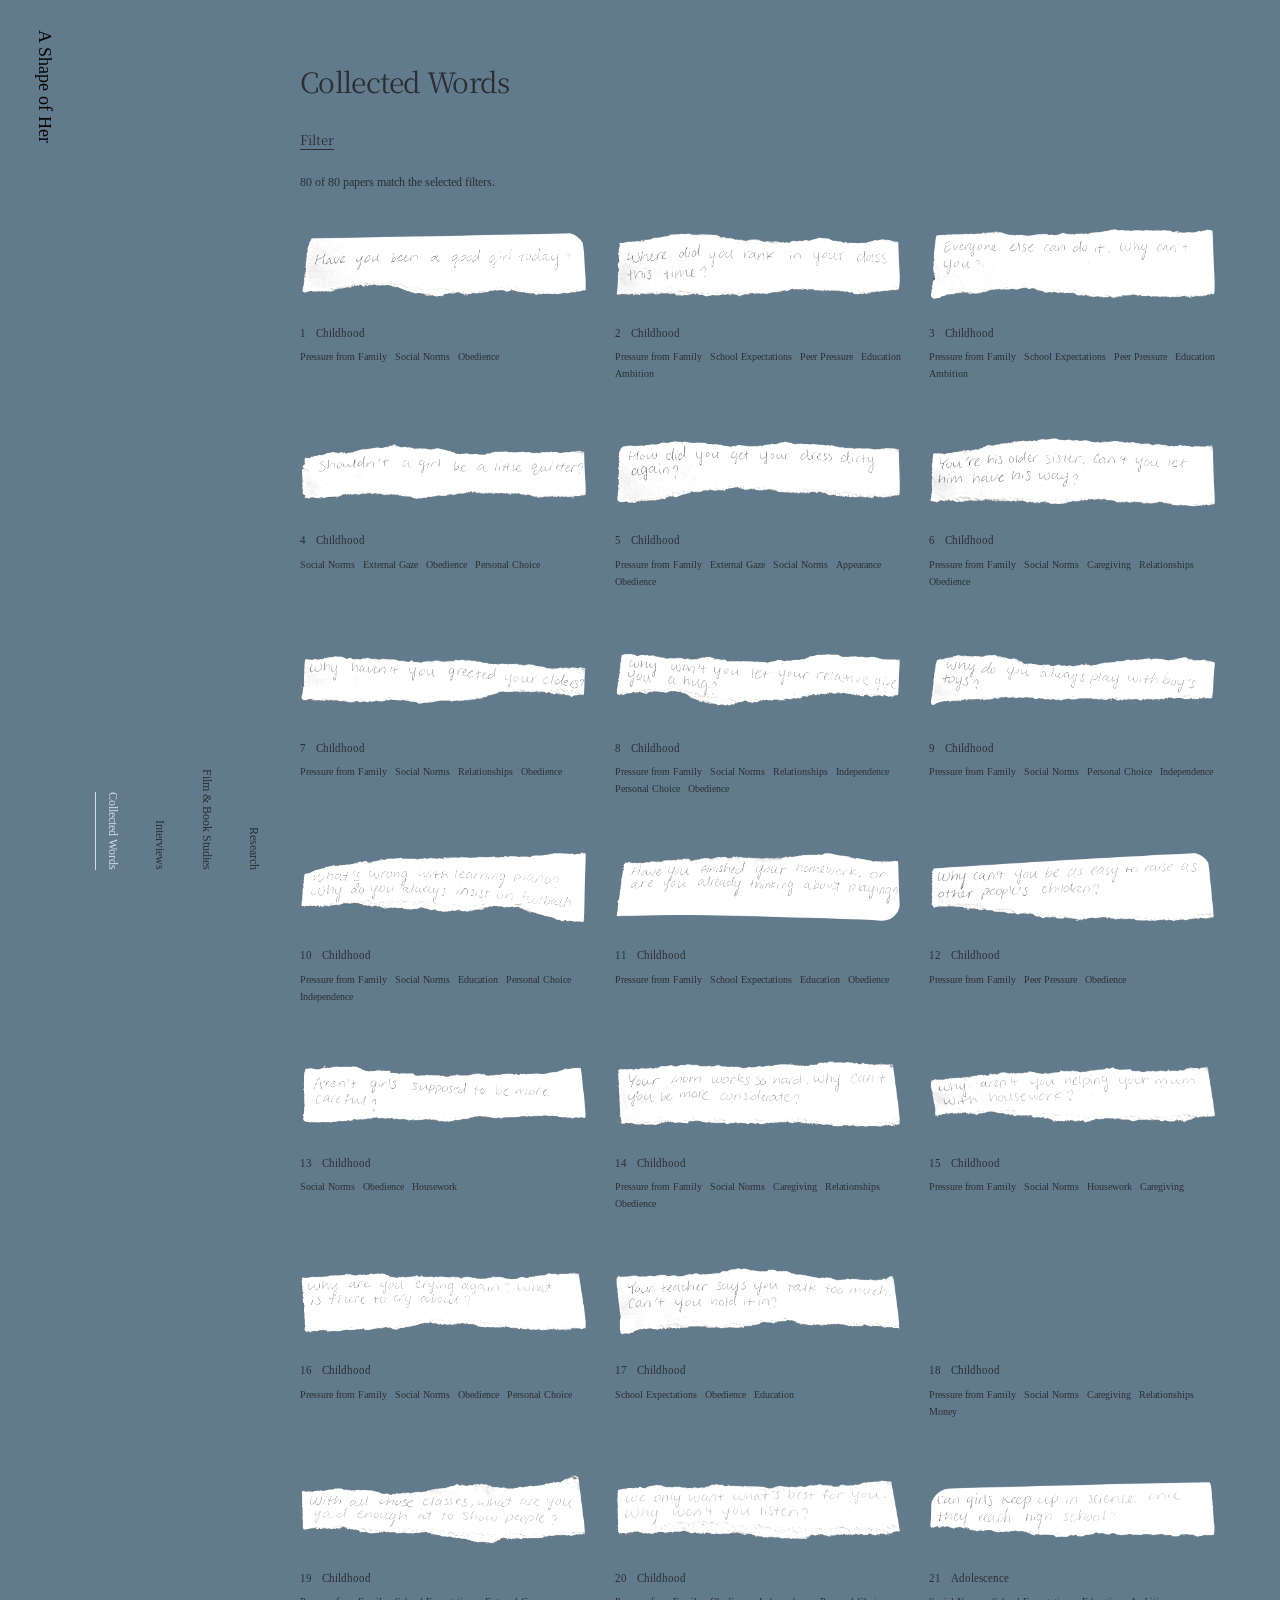
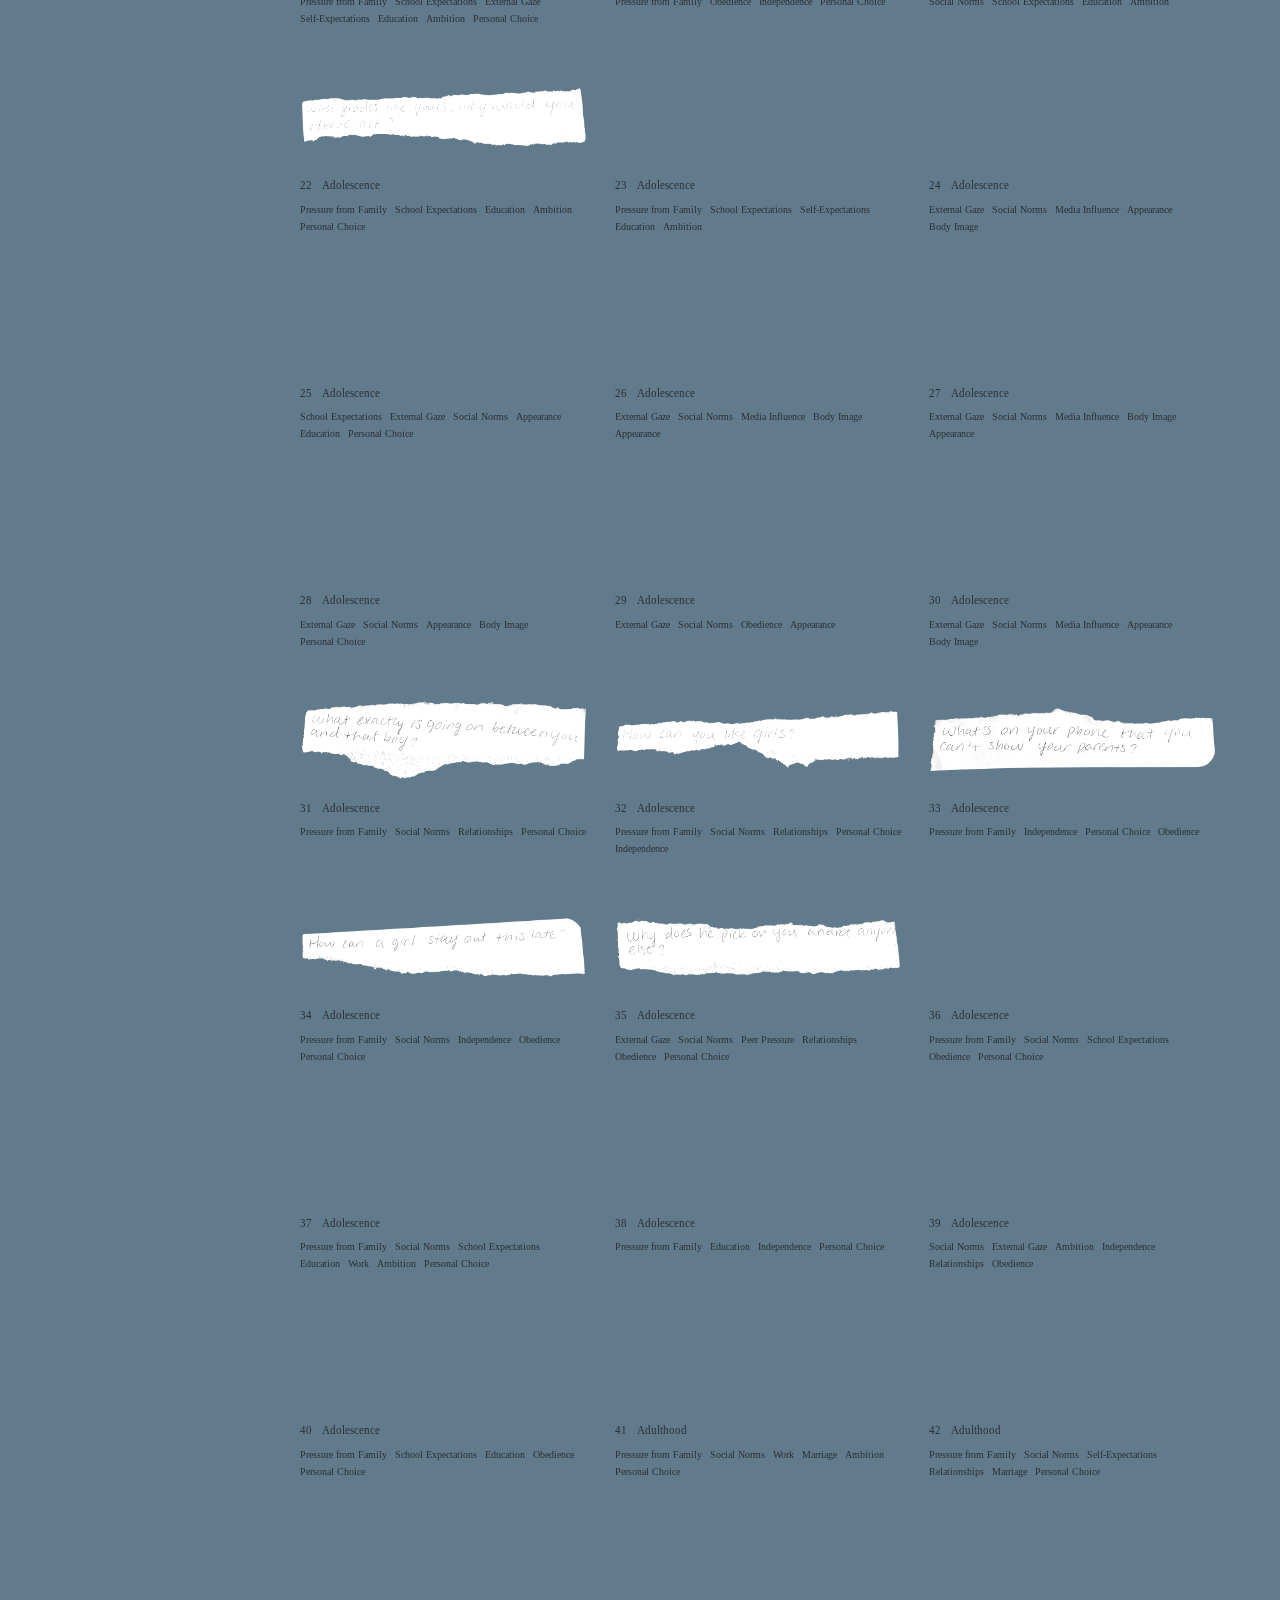
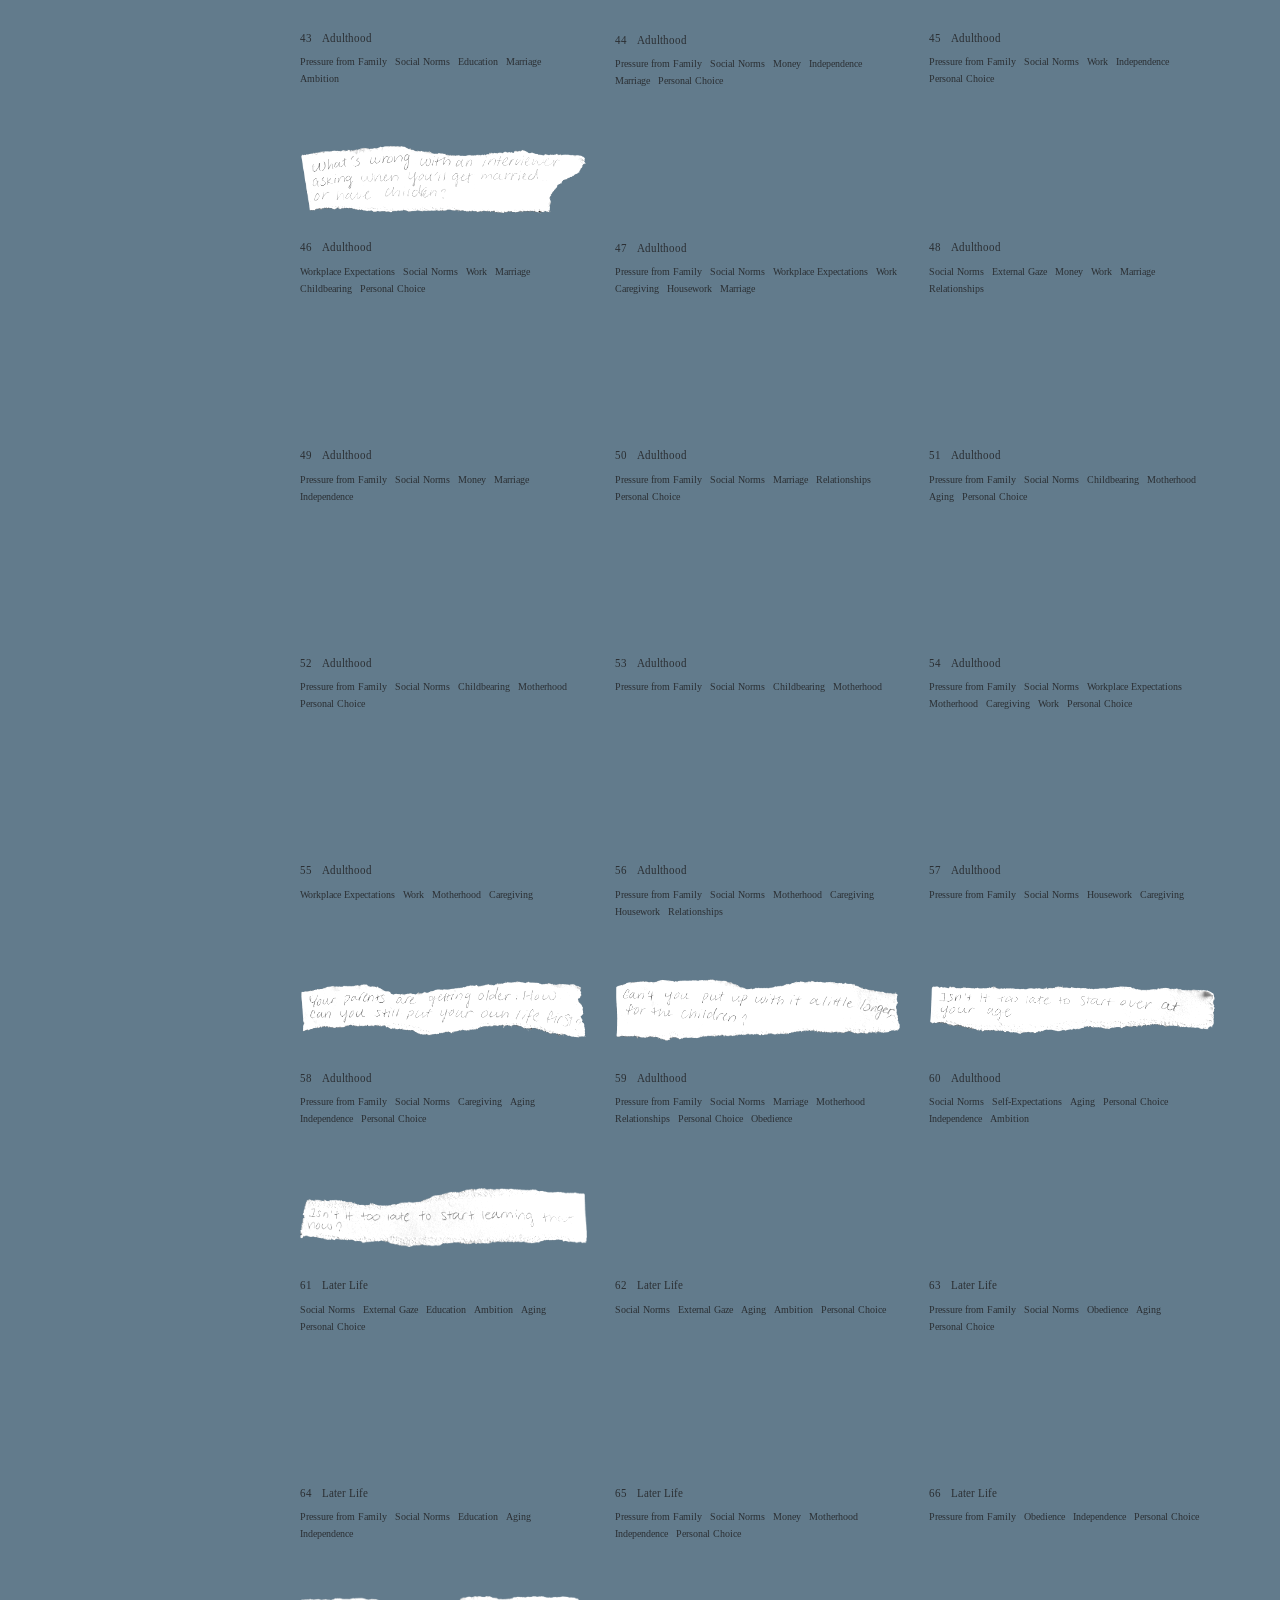
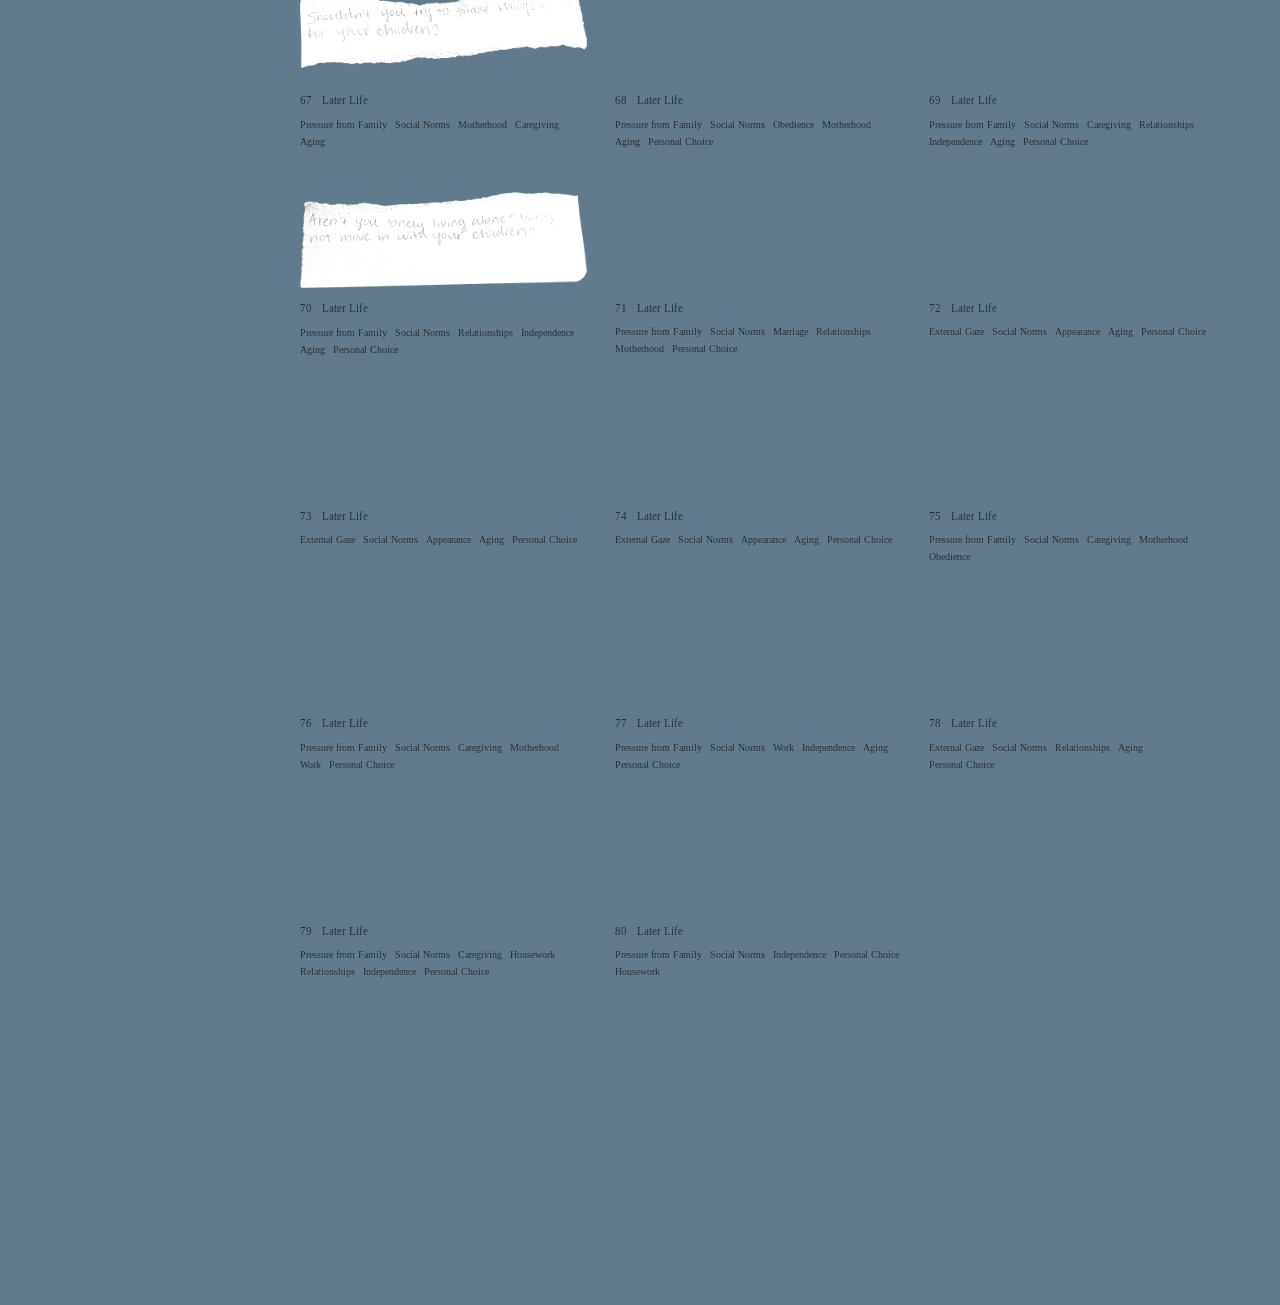
==== commit 95d04b13: "Keep interview dividers independent of hover states" ====
--- a/original-layout.html
+++ b/original-layout.html
@@ -1,4 +1,4 @@
-<!doctype html><html lang="en"><head><meta charset="utf-8"><meta name="viewport" content="width=device-width,initial-scale=1"><title>A Shape of Her</title><link rel="stylesheet" href="src/original-layout.css?v=feng-qin-layout-1"><link rel="stylesheet" href="src/type.css?v=typewriter-body-1"><link rel="stylesheet" href="src/responsive.css?v=book-continuity-2"><link rel="icon" type="image/png" href="assets/favicon-transparent.png?v=eye-transparent-1"><link rel="stylesheet" href="src/archive-theme.css?v=word-labels-4"><link rel="stylesheet" href="src/interface-states.css?v=review-10"><link rel="stylesheet" href="src/reader-surface.css?v=reader-7"><link rel="stylesheet" href="src/slate.css?v=3"><link rel="stylesheet" href="src/research-refinement.css?v=1"><link rel="stylesheet" href="src/reality-refinement.css?v=1"><link rel="stylesheet" href="src/reader-refinement.css?v=1"><link rel="stylesheet" href="src/interview-refinement.css?v=reading-view-3"></head><body class="slate-site"><main class="figma-stage"><section class="figma-screen" id="mom" hidden><div style="position:relative;width:100%;height:100%" data-node-id="37:55" data-name="Interview- Mom"><img alt="" style="position:absolute;display:block;inset:0;max-width:none;width:100%;height:100%" src="assets/figma/mom-04cc8.svg" /><img alt="" style="position:absolute;display:block;inset:0;max-width:none;width:100%;height:100%" src="assets/figma/mom-04cc8.svg" /><a style="word-break:break-word;position:absolute;display:block;cursor:pointer;font-family:var(--font-text);font-weight:400;inset:2.07% 90.83% 95.06% 0.97%;line-height:0;color:#78efb0;font-size:14.15px;white-space:nowrap" data-node-id="37:58"><p style="line-height:normal">A SHAPE OF HER</p></a><div style="position:absolute;inset:2.16% 98.09% 96.08% 0.97%" data-node-id="37:59" data-name="Group"><img alt="" style="position:absolute;display:block;inset:0;max-width:none;width:100%;height:100%" src="assets/figma/mom-c8390.svg" /></div><p style="word-break:break-word;position:absolute;font-family:var(--font-text);font-weight:400;inset:2.09% 48.47% 95.43% 45.28%;line-height:normal;font-style:normal;color:#e5ef70;font-size:16px;white-space:nowrap" data-node-id="37:62">
+<!doctype html><html lang="en"><head><meta charset="utf-8"><meta name="viewport" content="width=device-width,initial-scale=1"><title>A Shape of Her</title><link rel="stylesheet" href="src/original-layout.css?v=feng-qin-layout-1"><link rel="stylesheet" href="src/type.css?v=typewriter-body-1"><link rel="stylesheet" href="src/responsive.css?v=book-continuity-2"><link rel="icon" type="image/png" href="assets/favicon-transparent.png?v=eye-transparent-1"><link rel="stylesheet" href="src/archive-theme.css?v=word-labels-4"><link rel="stylesheet" href="src/interface-states.css?v=review-10"><link rel="stylesheet" href="src/reader-surface.css?v=reader-7"><link rel="stylesheet" href="src/slate.css?v=3"><link rel="stylesheet" href="src/research-refinement.css?v=1"><link rel="stylesheet" href="src/reality-refinement.css?v=1"><link rel="stylesheet" href="src/reader-refinement.css?v=1"><link rel="stylesheet" href="src/interview-refinement.css?v=reading-view-4"></head><body class="slate-site"><main class="figma-stage"><section class="figma-screen" id="mom" hidden><div style="position:relative;width:100%;height:100%" data-node-id="37:55" data-name="Interview- Mom"><img alt="" style="position:absolute;display:block;inset:0;max-width:none;width:100%;height:100%" src="assets/figma/mom-04cc8.svg" /><img alt="" style="position:absolute;display:block;inset:0;max-width:none;width:100%;height:100%" src="assets/figma/mom-04cc8.svg" /><a style="word-break:break-word;position:absolute;display:block;cursor:pointer;font-family:var(--font-text);font-weight:400;inset:2.07% 90.83% 95.06% 0.97%;line-height:0;color:#78efb0;font-size:14.15px;white-space:nowrap" data-node-id="37:58"><p style="line-height:normal">A SHAPE OF HER</p></a><div style="position:absolute;inset:2.16% 98.09% 96.08% 0.97%" data-node-id="37:59" data-name="Group"><img alt="" style="position:absolute;display:block;inset:0;max-width:none;width:100%;height:100%" src="assets/figma/mom-c8390.svg" /></div><p style="word-break:break-word;position:absolute;font-family:var(--font-text);font-weight:400;inset:2.09% 48.47% 95.43% 45.28%;line-height:normal;font-style:normal;color:#e5ef70;font-size:16px;white-space:nowrap" data-node-id="37:62">
         (Interviews)</p><div style="position:absolute;inset:6.98% 0 93.02% 0" data-node-id="37:63" data-name="Vector"><div style="position:absolute;inset:-0.5px 0"><img alt="" style="display:block;max-width:none;width:100%;height:100%" src="assets/figma/mom-5d389.svg" /></div></div><p style="word-break:break-word;position:absolute;font-family:var(--font-text);font-weight:400;inset:2.09% 68.06% 95.43% 22.5%;line-height:normal;font-style:normal;color:#78efb0;font-size:16px;white-space:nowrap" data-node-id="71:30">(Collected Words)</p><p style="word-break:break-word;position:absolute;font-family:var(--font-text);font-weight:400;inset:1.96% 28.4% 95.56% 60.35%;line-height:normal;font-style:normal;color:#78efb0;font-size:16px;white-space:nowrap" data-node-id="71:32">(Film &amp; Book Studies)</p><p style="word-break:break-word;position:absolute;font-family:var(--font-text);font-weight:400;inset:2.35% 13.89% 95.17% 80.42%;line-height:normal;font-style:normal;color:#78efb0;font-size:16px;white-space:nowrap" data-node-id="71:34">
         (Research)</p><div style="position:absolute;background:#35253f;height:712px;left:0;overflow-x:clip;overflow-y:auto;top:54px;width:1440px" data-node-id="86:30" data-name="Mom — scrollable interview"><div style="position:absolute;align-content:stretch;display:flex;align-items:flex-start;left:140px;overflow:clip;top:0;width:1300px" data-node-id="86:31" data-name="Photos + interview"><div style="align-content:stretch;display:flex;flex-direction:column;align-items:flex-start;overflow:clip;position:relative;flex-shrink:0;width:650px" data-node-id="86:32" data-name="Family photographs — original proportions"><div style="height:869.375px;position:relative;flex-shrink:0;width:650px" data-node-id="85:30" data-name="mother-memory-01"><img alt="" style="position:absolute;inset:0;max-width:none;object-fit:contain;pointer-events:none;width:100%;height:100%" src="assets/figma/mom-5adf5.png" /></div><div style="height:495.093px;position:relative;flex-shrink:0;width:650px" data-node-id="85:32" data-name="mother-memory-03"><img alt="" style="position:absolute;inset:0;max-width:none;object-fit:contain;pointer-events:none;width:100%;height:100%" src="assets/figma/mom-e5b0a.png" /></div><div style="height:868.021px;position:relative;flex-shrink:0;width:650px" data-node-id="85:34" data-name="mother-memory-05"><img alt="" style="position:absolute;inset:0;max-width:none;object-fit:contain;pointer-events:none;width:100%;height:100%" src="assets/figma/mom-c2add.png" /></div></div><div style="word-break:break-word;background:#ead7e3;align-content:stretch;display:flex;flex-direction:column;gap:48px;height:2232.49px;align-items:flex-start;font-style:normal;overflow:clip;padding-bottom:48px;padding-top:38px;padding-left:38px;padding-right:38px;position:relative;flex-shrink:0;color:#63435f;width:650px" data-node-id="86:33" data-name="Interview — editable questions and answers"><div style="align-content:stretch;display:flex;flex-direction:column;gap:24px;align-items:flex-start;overflow:clip;position:relative;flex-shrink:0;width:574px" data-node-id="86:34" data-name="Question 1"><p style="font-family:var(--font-text);font-weight:700;line-height:38px;position:relative;flex-shrink:0;font-size:30px;width:574px" data-node-id="86:35">What do your family and your work expect from you these days? Does any of it feel stressful?</p><div style="font-family:var(--font-text);font-weight:400;line-height:0;position:relative;flex-shrink:0;font-size:24px;width:574px;white-space:pre-wrap" data-node-id="86:36"><p style="line-height:34px;margin-bottom:0">Right now, I think Mom’s job at home is to look after you and Niuniu. His college entrance exams are coming up, so I need to make sure he’s doing okay and staying healthy. With you, Mom needs to pay extra attention to how you’re feeling. I don’t want you to get ill again.</p><p style="line-height:34px;margin-bottom:0">​</p><p style="line-height:34px;margin-bottom:0">At work, I need to help Dad run the factory. Mom handles the office work and HR, and Dad wants me to learn more about it.</p><p style="line-height:34px;margin-bottom:0">​</p><p style="line-height:34px;margin-bottom:0">At home, we have the older ones and the younger ones to look after. Sometimes keeping up with everyday life and paying for everything feels like a lot. Mom was at home for so many years, and now I’m helping Dad manage the company. I worry about getting things wrong sometimes.</p><p style="line-height:34px;margin-bottom:0">​</p><p style="line-height:34px">But overall, Mom is happy with life right now. You and Niuniu are both doing well, and he’s working hard. Especially you—you’re doing so well now. Seeing you get better makes Mom feel much less worried.</p></div></div><div style="align-content:stretch;display:flex;flex-direction:column;gap:24px;align-items:flex-start;overflow:clip;position:relative;flex-shrink:0;width:574px" data-node-id="86:37" data-name="Question 2"><p style="font-family:var(--font-text);font-weight:700;line-height:38px;position:relative;flex-shrink:0;font-size:30px;width:574px" data-node-id="86:38">What part of your day matters most to you?</p><div style="font-family:var(--font-text);font-weight:400;line-height:0;position:relative;flex-shrink:0;font-size:24px;width:574px;white-space:pre-wrap" data-node-id="86:39"><p style="line-height:34px;margin-bottom:0">The most important part of the day? I don’t think there’s one particular time. When I wasn’t working, though, I liked making a nice dinner and waiting for Dad to come home. When you were all home too, we could sit down and have a happy meal together. That was the best time for Mom.</p><p style="line-height:34px;margin-bottom:0">​</p><p style="line-height:34px">Now that you’re in America, our video calls are the most important time for me. Seeing that you’re doing well makes Mom so happy.</p></div></div><div style="align-content:stretch;display:flex;flex-direction:column;gap:24px;align-items:flex-start;overflow:clip;position:relative;flex-shrink:0;width:574px" data-node-id="86:40" data-name="Question 3"><p style="font-family:var(--font-text);font-weight:700;line-height:38px;position:relative;flex-shrink:0;font-size:30px;width:574px" data-node-id="86:41">Who or what matters most to you?</p><p style="font-family:var(--font-text);font-weight:400;line-height:34px;position:relative;flex-shrink:0;font-size:24px;width:574px" data-node-id="86:42">
                 The most important people in Mom’s life are you and Niuniu. Right now, you two matter most to me. For now, I want to help Dad run the factory well so we can earn a bit more money.</p></div><div style="align-content:stretch;display:flex;flex-direction:column;gap:24px;align-items:flex-start;overflow:clip;position:relative;flex-shrink:0;width:574px" data-node-id="86:43" data-name="Question 4"><p style="font-family:var(--font-text);font-weight:700;line-height:38px;position:relative;flex-shrink:0;font-size:30px;width:574px" data-node-id="86:44">
--- a/src/interview-refinement.css
+++ b/src/interview-refinement.css
@@ -19,11 +19,12 @@
 body.slate-site .interview-refined .interview-conversation>[data-name^="Question"]>:nth-child(2){width:100%!important;max-width:100%!important;margin:0!important;padding:0!important;color:#2b2f33!important;font:400 15px/1.85 'Noto Serif JP',serif!important}
 body.slate-site .interview-refined .interview-conversation>[data-name^="Question"]>:nth-child(2) p{margin:0 0 14px!important;padding:0!important;color:inherit!important;font:400 15px/1.85 'Noto Serif JP',serif!important}
 body.slate-site .interview-refined .interview-conversation>[data-name^="Question"]>:nth-child(2) p:last-child{margin-bottom:0!important}
-body.slate-site .interview-refined .interview-conversation>[data-name^="Question"]>.passage-open{display:flex!important;align-items:center;justify-content:flex-start;gap:10px;width:100%!important;min-height:44px!important;margin:14px 0 0!important;padding:8px 0 12px!important;border:0!important;border-bottom:1px solid var(--rule)!important;background:transparent!important;color:var(--ink)!important;font:400 14px/1.5 Tinos,serif!important;text-align:left;text-decoration:none!important;box-shadow:none!important;outline:none!important;transition:color 160ms ease,border-color 160ms ease}
+body.slate-site .interview-refined .interview-conversation>[data-name^="Question"]::after{content:'';display:block;width:100%;height:1px;background:var(--rule);pointer-events:none}
+body.slate-site .interview-refined .interview-conversation>[data-name^="Question"]>.passage-open{display:flex!important;align-items:center;justify-content:flex-start;gap:10px;width:fit-content!important;max-width:100%;min-height:44px!important;margin:14px 0 0!important;padding:8px 0 12px!important;border:0!important;background:transparent!important;color:var(--ink)!important;font:400 14px/1.5 Tinos,serif!important;text-align:left;text-decoration:none!important;box-shadow:none!important;outline:none!important;transition:color 160ms ease}
 body.slate-site .interview-refined .interview-conversation>[data-name^="Question"]>.passage-open::before,body.slate-site .interview-refined .interview-conversation>[data-name^="Question"]>.passage-open::after{content:none!important}
 body.slate-site .interview-refined .passage-open>svg{flex:none;width:22px;height:22px}
 body.slate-site .interview-refined .passage-open>.passage-open-label{text-decoration:underline;text-decoration-thickness:1px;text-underline-offset:4px;white-space:nowrap}
-body.slate-site .interview-refined .interview-conversation>[data-name^="Question"]>.passage-open:is(:hover,:focus-visible,[aria-expanded=true]){color:var(--paper)!important;border-bottom-color:var(--paper)!important}
+body.slate-site .interview-refined .interview-conversation>[data-name^="Question"]>.passage-open:is(:hover,:focus-visible,[aria-expanded=true]){color:var(--paper)!important}
 body.slate-site .interview-refined .passage-open:focus-visible>.passage-open-label{text-decoration-thickness:2px}
 @container interview (max-width:750px){
  body.slate-site .interview-refined .slate-interview.interview-composition{grid-template-columns:minmax(0,1fr)!important;row-gap:28px!important;max-width:660px!important}
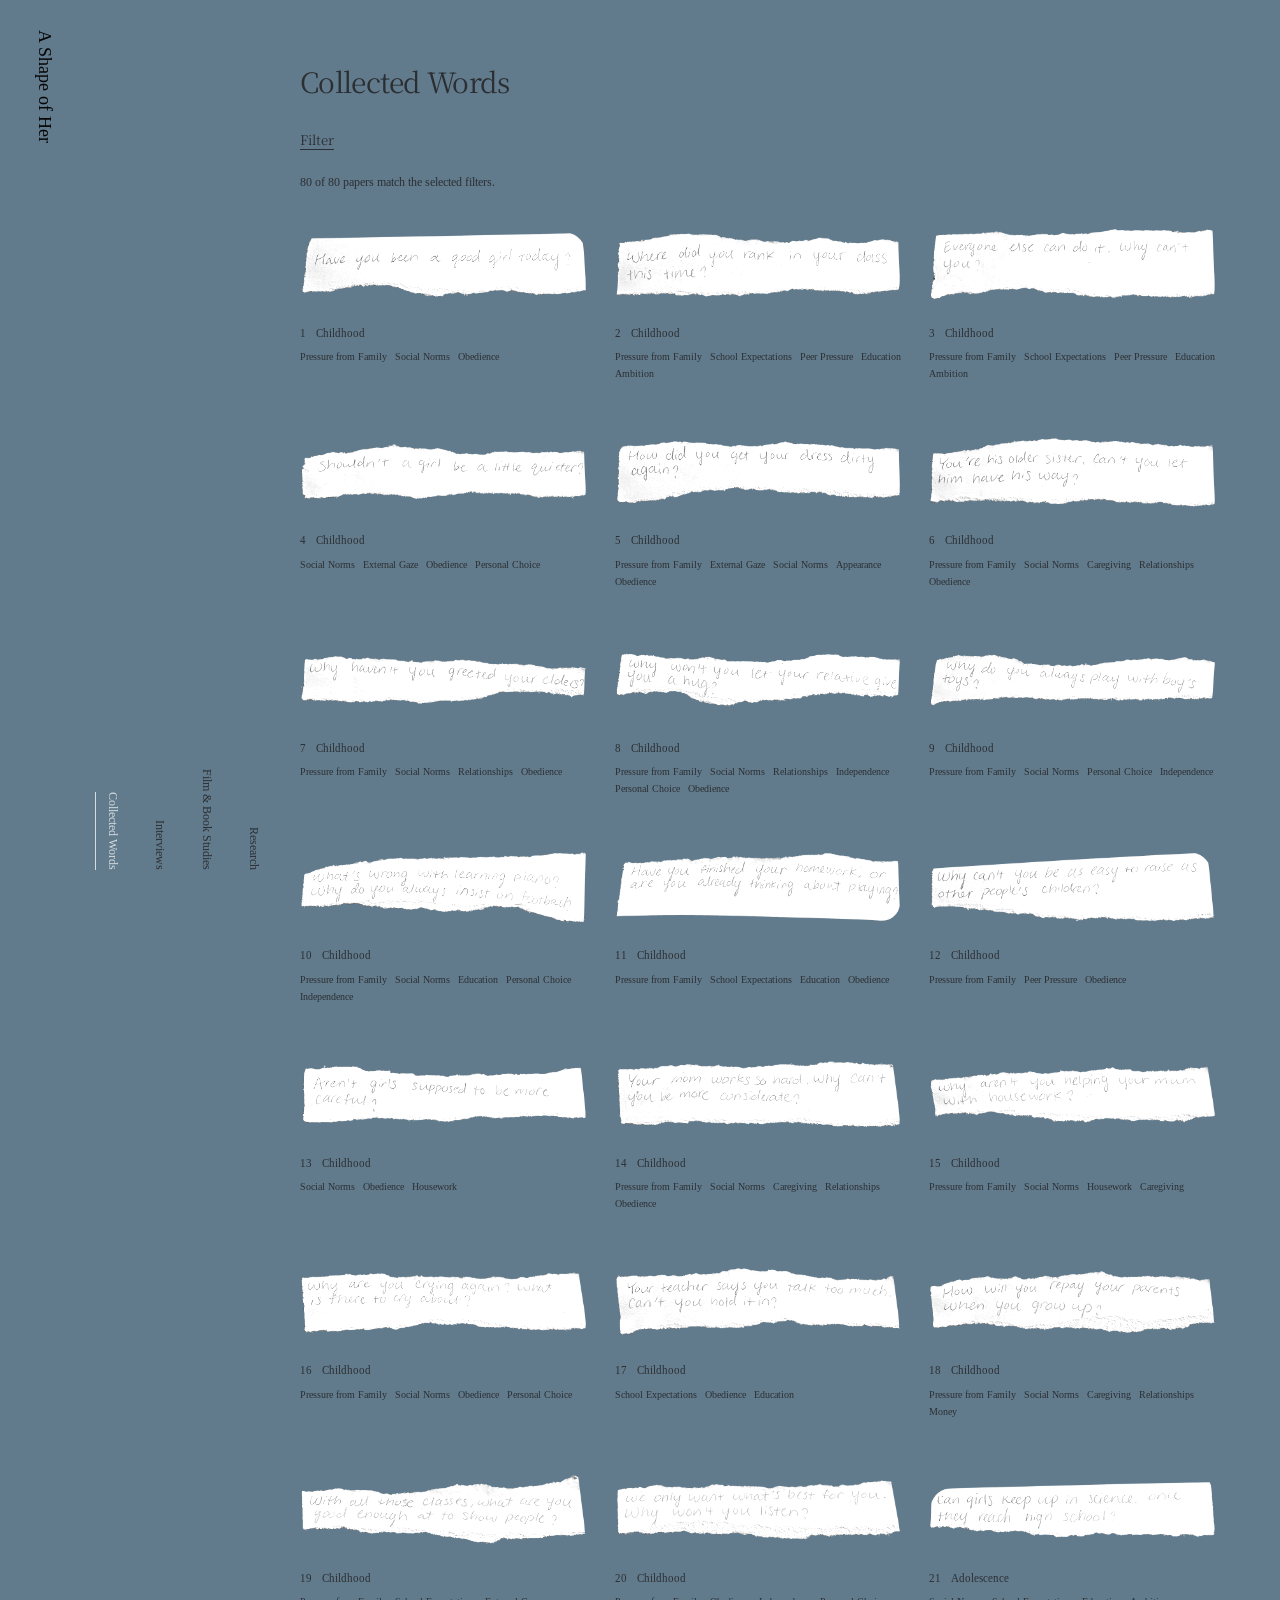
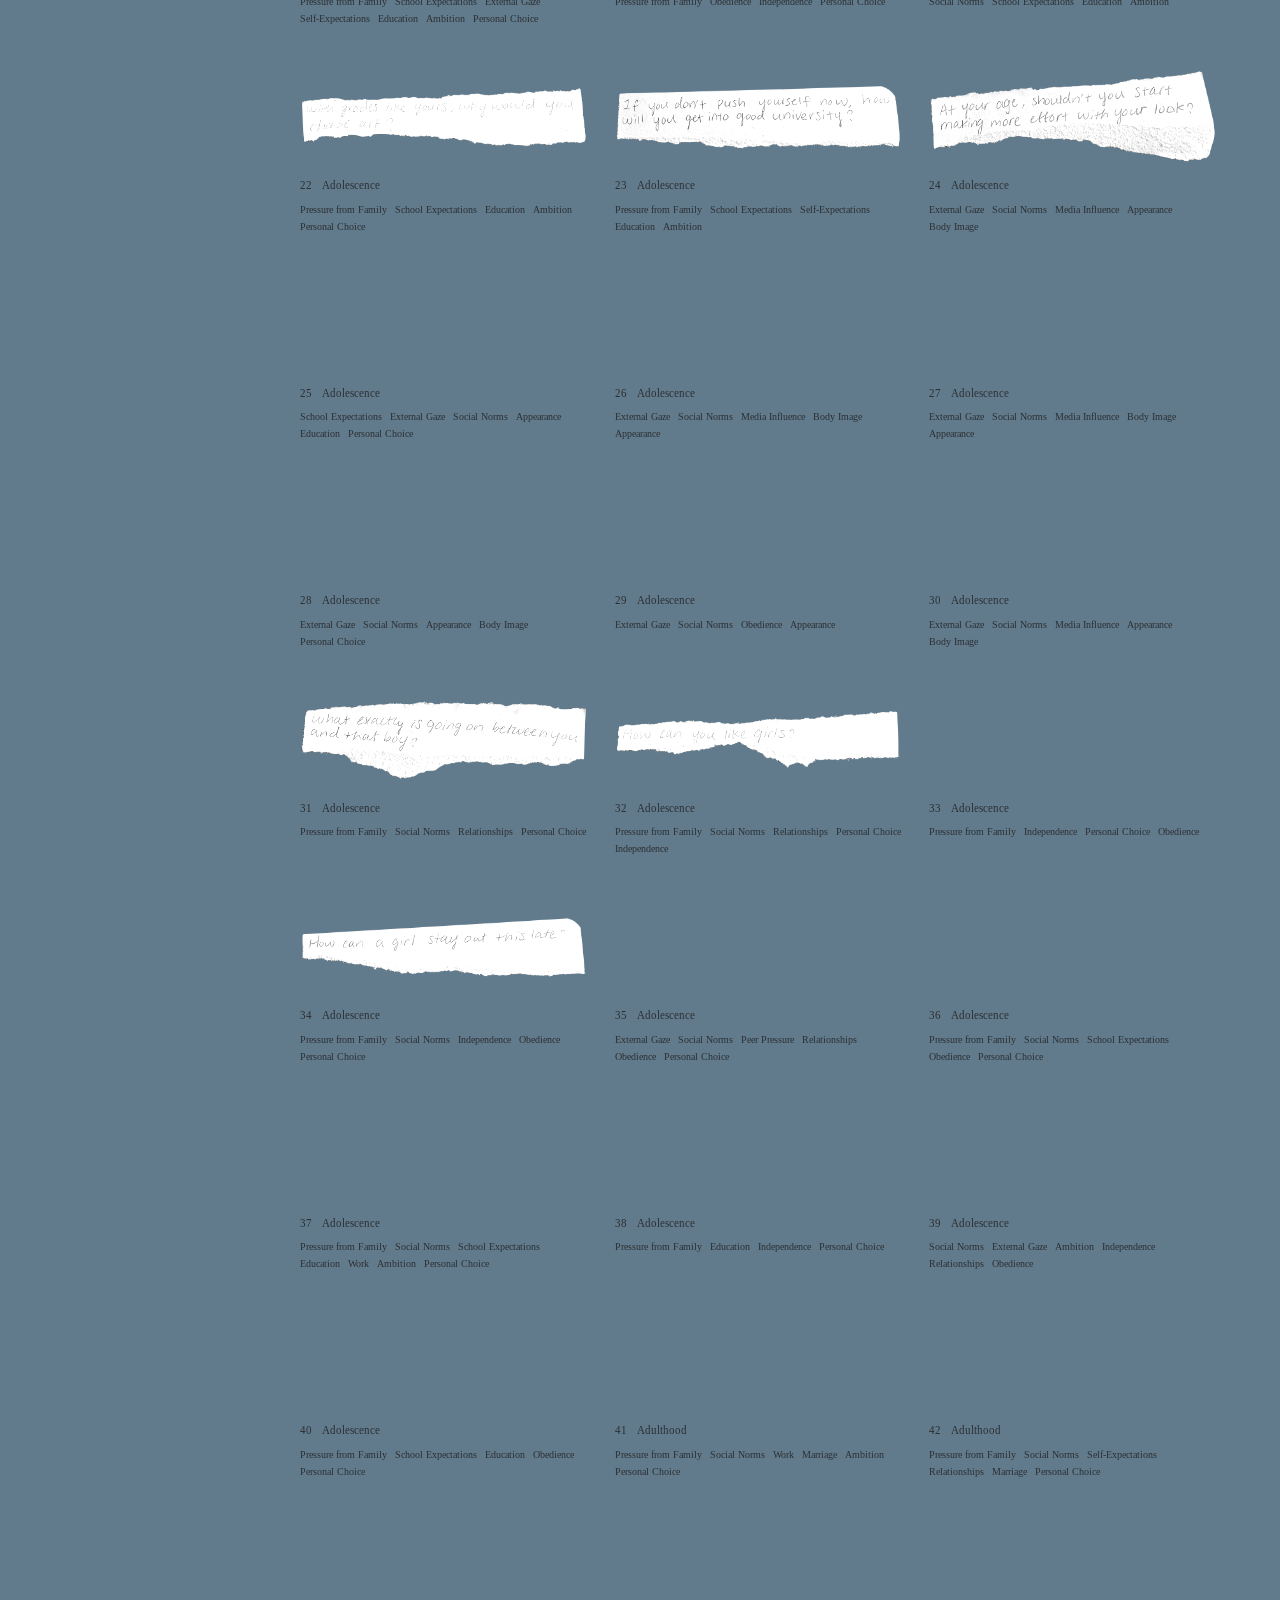
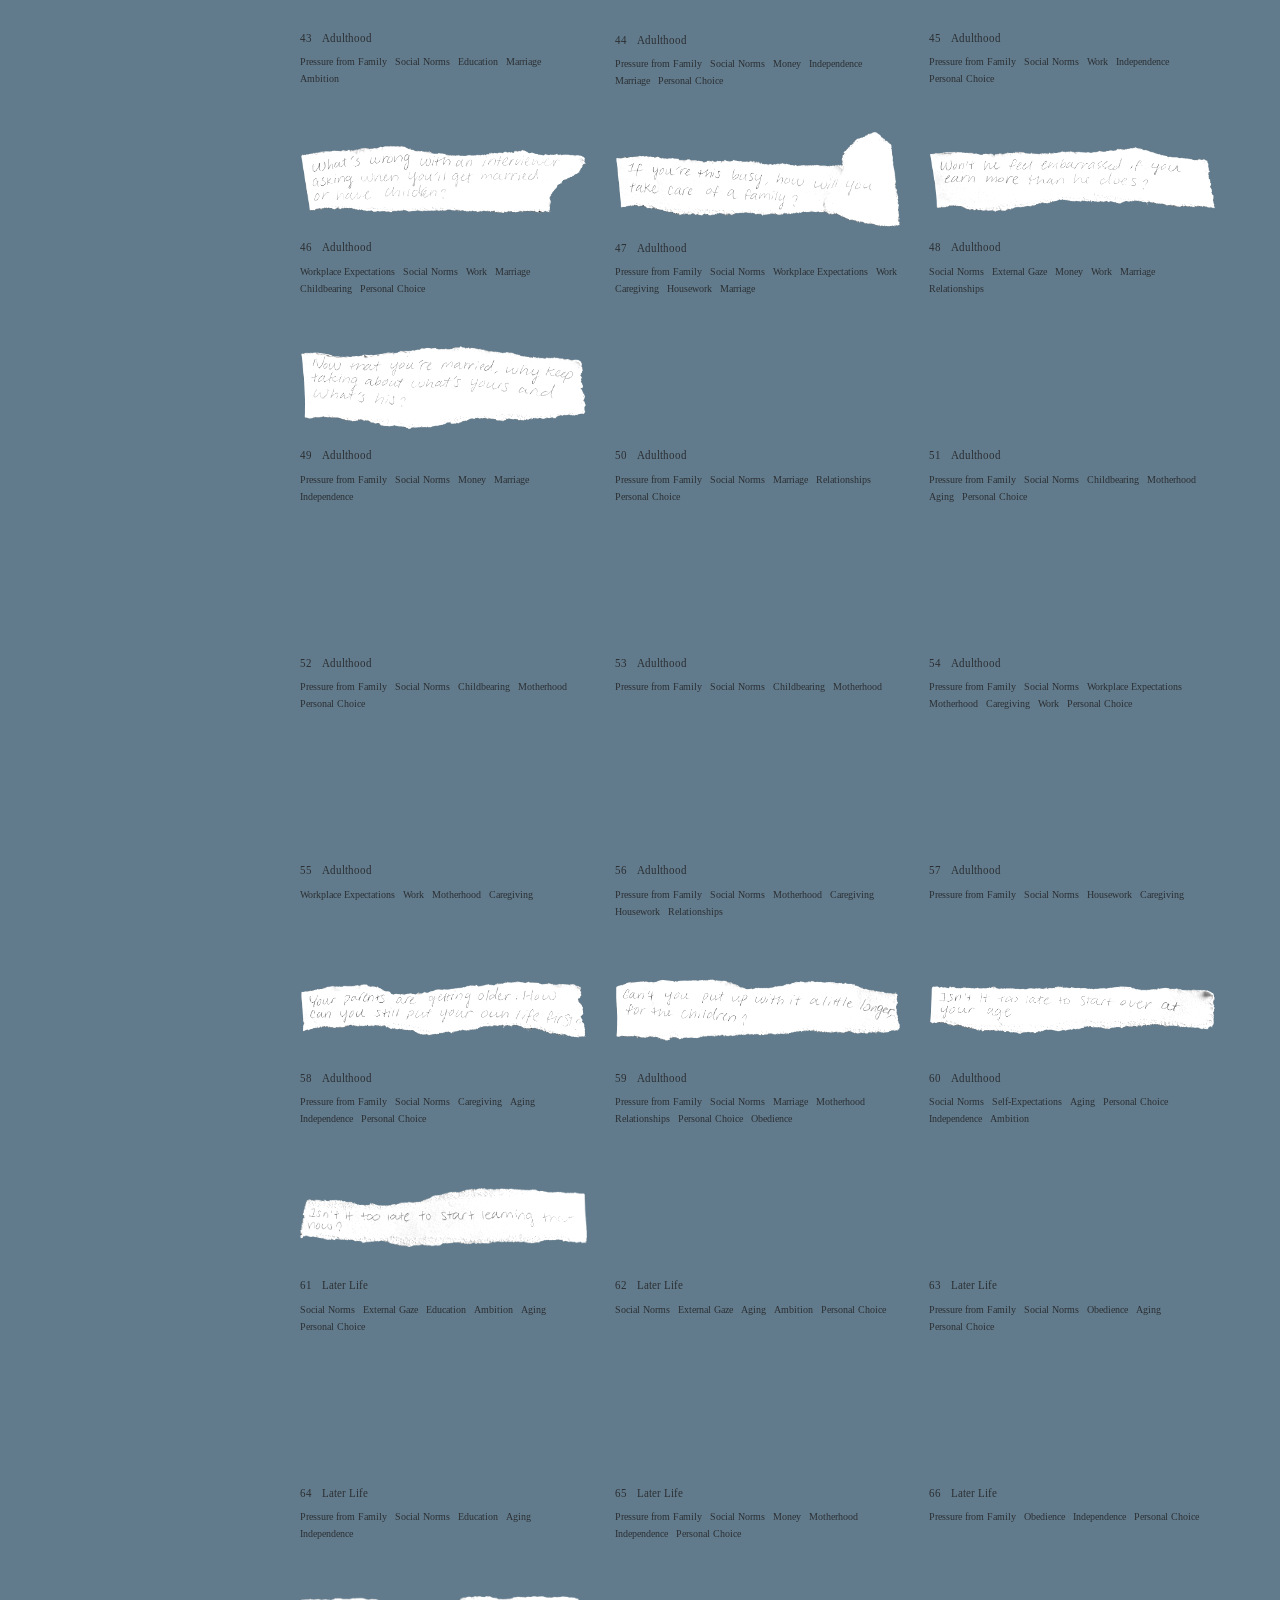
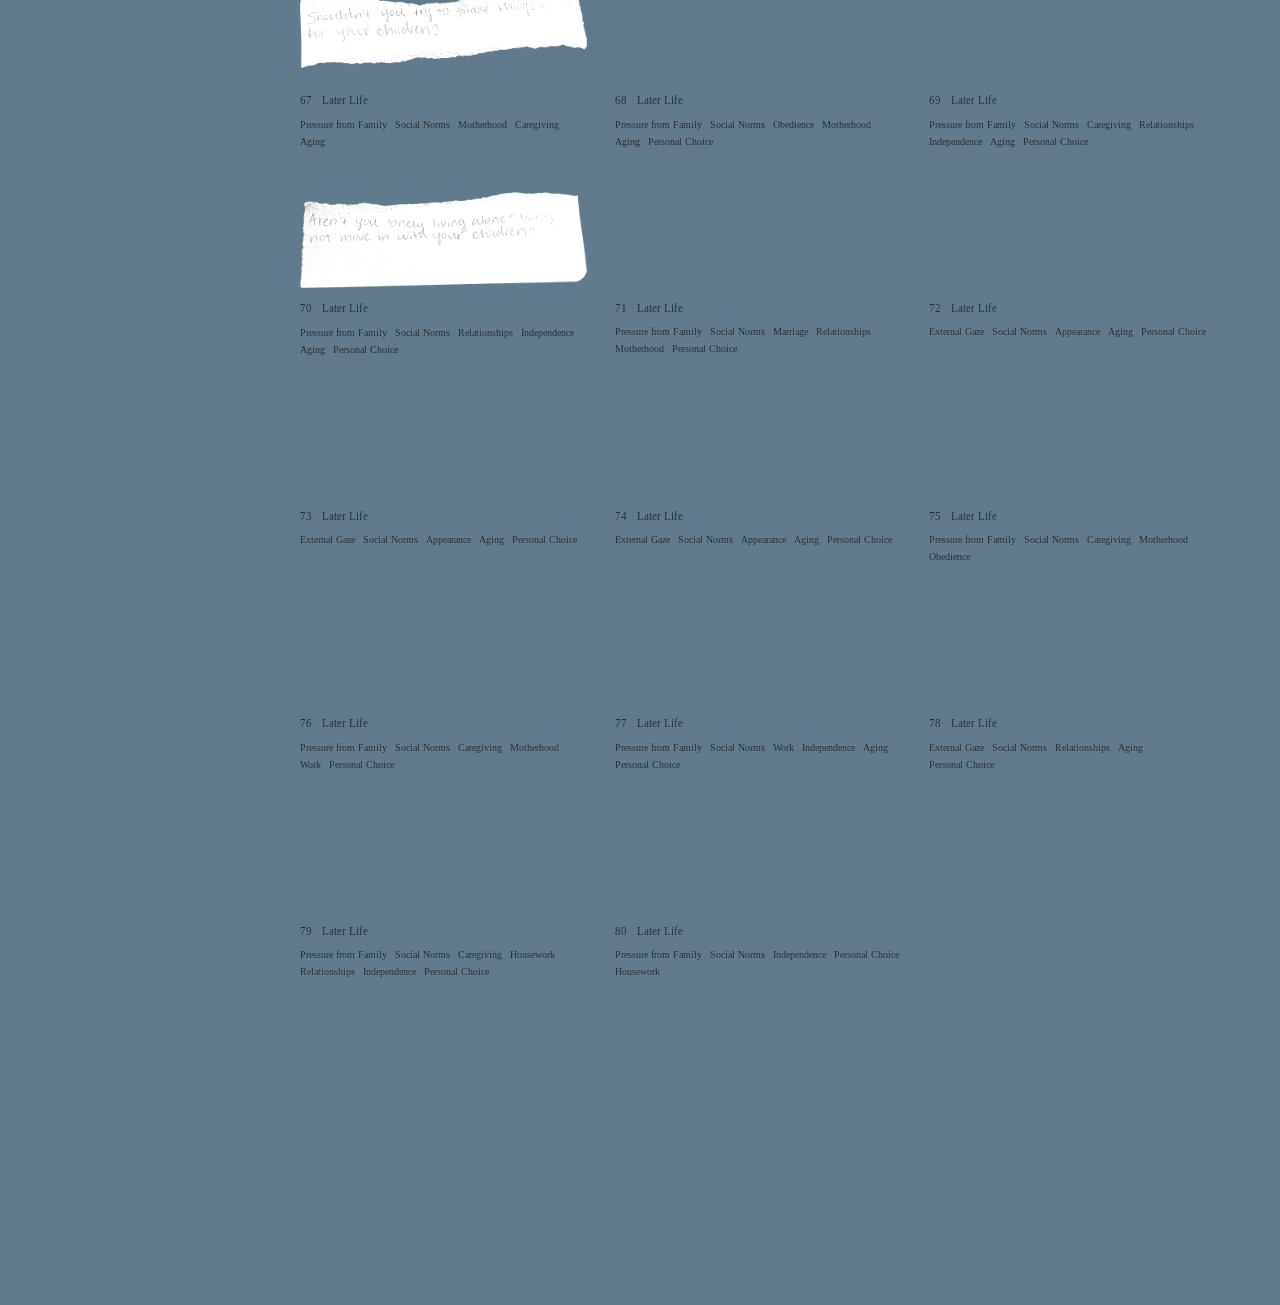
==== commit 6b6a631c: "Add reader tab hover and selection states" ====
--- a/original-layout.html
+++ b/original-layout.html
@@ -1,4 +1,4 @@
-<!doctype html><html lang="en"><head><meta charset="utf-8"><meta name="viewport" content="width=device-width,initial-scale=1"><title>A Shape of Her</title><link rel="stylesheet" href="src/original-layout.css?v=feng-qin-layout-1"><link rel="stylesheet" href="src/type.css?v=typewriter-body-1"><link rel="stylesheet" href="src/responsive.css?v=book-continuity-2"><link rel="icon" type="image/png" href="assets/favicon-transparent.png?v=eye-transparent-1"><link rel="stylesheet" href="src/archive-theme.css?v=word-labels-4"><link rel="stylesheet" href="src/interface-states.css?v=review-10"><link rel="stylesheet" href="src/reader-surface.css?v=reader-7"><link rel="stylesheet" href="src/slate.css?v=3"><link rel="stylesheet" href="src/research-refinement.css?v=1"><link rel="stylesheet" href="src/reality-refinement.css?v=1"><link rel="stylesheet" href="src/reader-refinement.css?v=1"><link rel="stylesheet" href="src/interview-refinement.css?v=reading-view-4"></head><body class="slate-site"><main class="figma-stage"><section class="figma-screen" id="mom" hidden><div style="position:relative;width:100%;height:100%" data-node-id="37:55" data-name="Interview- Mom"><img alt="" style="position:absolute;display:block;inset:0;max-width:none;width:100%;height:100%" src="assets/figma/mom-04cc8.svg" /><img alt="" style="position:absolute;display:block;inset:0;max-width:none;width:100%;height:100%" src="assets/figma/mom-04cc8.svg" /><a style="word-break:break-word;position:absolute;display:block;cursor:pointer;font-family:var(--font-text);font-weight:400;inset:2.07% 90.83% 95.06% 0.97%;line-height:0;color:#78efb0;font-size:14.15px;white-space:nowrap" data-node-id="37:58"><p style="line-height:normal">A SHAPE OF HER</p></a><div style="position:absolute;inset:2.16% 98.09% 96.08% 0.97%" data-node-id="37:59" data-name="Group"><img alt="" style="position:absolute;display:block;inset:0;max-width:none;width:100%;height:100%" src="assets/figma/mom-c8390.svg" /></div><p style="word-break:break-word;position:absolute;font-family:var(--font-text);font-weight:400;inset:2.09% 48.47% 95.43% 45.28%;line-height:normal;font-style:normal;color:#e5ef70;font-size:16px;white-space:nowrap" data-node-id="37:62">
+<!doctype html><html lang="en"><head><meta charset="utf-8"><meta name="viewport" content="width=device-width,initial-scale=1"><title>A Shape of Her</title><link rel="stylesheet" href="src/original-layout.css?v=feng-qin-layout-1"><link rel="stylesheet" href="src/type.css?v=typewriter-body-1"><link rel="stylesheet" href="src/responsive.css?v=book-continuity-2"><link rel="icon" type="image/png" href="assets/favicon-transparent.png?v=eye-transparent-1"><link rel="stylesheet" href="src/archive-theme.css?v=word-labels-4"><link rel="stylesheet" href="src/interface-states.css?v=review-10"><link rel="stylesheet" href="src/reader-surface.css?v=reader-7"><link rel="stylesheet" href="src/slate.css?v=3"><link rel="stylesheet" href="src/research-refinement.css?v=1"><link rel="stylesheet" href="src/reality-refinement.css?v=1"><link rel="stylesheet" href="src/reader-refinement.css?v=reader-tabs-1"><link rel="stylesheet" href="src/interview-refinement.css?v=reading-view-4"></head><body class="slate-site"><main class="figma-stage"><section class="figma-screen" id="mom" hidden><div style="position:relative;width:100%;height:100%" data-node-id="37:55" data-name="Interview- Mom"><img alt="" style="position:absolute;display:block;inset:0;max-width:none;width:100%;height:100%" src="assets/figma/mom-04cc8.svg" /><img alt="" style="position:absolute;display:block;inset:0;max-width:none;width:100%;height:100%" src="assets/figma/mom-04cc8.svg" /><a style="word-break:break-word;position:absolute;display:block;cursor:pointer;font-family:var(--font-text);font-weight:400;inset:2.07% 90.83% 95.06% 0.97%;line-height:0;color:#78efb0;font-size:14.15px;white-space:nowrap" data-node-id="37:58"><p style="line-height:normal">A SHAPE OF HER</p></a><div style="position:absolute;inset:2.16% 98.09% 96.08% 0.97%" data-node-id="37:59" data-name="Group"><img alt="" style="position:absolute;display:block;inset:0;max-width:none;width:100%;height:100%" src="assets/figma/mom-c8390.svg" /></div><p style="word-break:break-word;position:absolute;font-family:var(--font-text);font-weight:400;inset:2.09% 48.47% 95.43% 45.28%;line-height:normal;font-style:normal;color:#e5ef70;font-size:16px;white-space:nowrap" data-node-id="37:62">
         (Interviews)</p><div style="position:absolute;inset:6.98% 0 93.02% 0" data-node-id="37:63" data-name="Vector"><div style="position:absolute;inset:-0.5px 0"><img alt="" style="display:block;max-width:none;width:100%;height:100%" src="assets/figma/mom-5d389.svg" /></div></div><p style="word-break:break-word;position:absolute;font-family:var(--font-text);font-weight:400;inset:2.09% 68.06% 95.43% 22.5%;line-height:normal;font-style:normal;color:#78efb0;font-size:16px;white-space:nowrap" data-node-id="71:30">(Collected Words)</p><p style="word-break:break-word;position:absolute;font-family:var(--font-text);font-weight:400;inset:1.96% 28.4% 95.56% 60.35%;line-height:normal;font-style:normal;color:#78efb0;font-size:16px;white-space:nowrap" data-node-id="71:32">(Film &amp; Book Studies)</p><p style="word-break:break-word;position:absolute;font-family:var(--font-text);font-weight:400;inset:2.35% 13.89% 95.17% 80.42%;line-height:normal;font-style:normal;color:#78efb0;font-size:16px;white-space:nowrap" data-node-id="71:34">
         (Research)</p><div style="position:absolute;background:#35253f;height:712px;left:0;overflow-x:clip;overflow-y:auto;top:54px;width:1440px" data-node-id="86:30" data-name="Mom — scrollable interview"><div style="position:absolute;align-content:stretch;display:flex;align-items:flex-start;left:140px;overflow:clip;top:0;width:1300px" data-node-id="86:31" data-name="Photos + interview"><div style="align-content:stretch;display:flex;flex-direction:column;align-items:flex-start;overflow:clip;position:relative;flex-shrink:0;width:650px" data-node-id="86:32" data-name="Family photographs — original proportions"><div style="height:869.375px;position:relative;flex-shrink:0;width:650px" data-node-id="85:30" data-name="mother-memory-01"><img alt="" style="position:absolute;inset:0;max-width:none;object-fit:contain;pointer-events:none;width:100%;height:100%" src="assets/figma/mom-5adf5.png" /></div><div style="height:495.093px;position:relative;flex-shrink:0;width:650px" data-node-id="85:32" data-name="mother-memory-03"><img alt="" style="position:absolute;inset:0;max-width:none;object-fit:contain;pointer-events:none;width:100%;height:100%" src="assets/figma/mom-e5b0a.png" /></div><div style="height:868.021px;position:relative;flex-shrink:0;width:650px" data-node-id="85:34" data-name="mother-memory-05"><img alt="" style="position:absolute;inset:0;max-width:none;object-fit:contain;pointer-events:none;width:100%;height:100%" src="assets/figma/mom-c2add.png" /></div></div><div style="word-break:break-word;background:#ead7e3;align-content:stretch;display:flex;flex-direction:column;gap:48px;height:2232.49px;align-items:flex-start;font-style:normal;overflow:clip;padding-bottom:48px;padding-top:38px;padding-left:38px;padding-right:38px;position:relative;flex-shrink:0;color:#63435f;width:650px" data-node-id="86:33" data-name="Interview — editable questions and answers"><div style="align-content:stretch;display:flex;flex-direction:column;gap:24px;align-items:flex-start;overflow:clip;position:relative;flex-shrink:0;width:574px" data-node-id="86:34" data-name="Question 1"><p style="font-family:var(--font-text);font-weight:700;line-height:38px;position:relative;flex-shrink:0;font-size:30px;width:574px" data-node-id="86:35">What do your family and your work expect from you these days? Does any of it feel stressful?</p><div style="font-family:var(--font-text);font-weight:400;line-height:0;position:relative;flex-shrink:0;font-size:24px;width:574px;white-space:pre-wrap" data-node-id="86:36"><p style="line-height:34px;margin-bottom:0">Right now, I think Mom’s job at home is to look after you and Niuniu. His college entrance exams are coming up, so I need to make sure he’s doing okay and staying healthy. With you, Mom needs to pay extra attention to how you’re feeling. I don’t want you to get ill again.</p><p style="line-height:34px;margin-bottom:0">​</p><p style="line-height:34px;margin-bottom:0">At work, I need to help Dad run the factory. Mom handles the office work and HR, and Dad wants me to learn more about it.</p><p style="line-height:34px;margin-bottom:0">​</p><p style="line-height:34px;margin-bottom:0">At home, we have the older ones and the younger ones to look after. Sometimes keeping up with everyday life and paying for everything feels like a lot. Mom was at home for so many years, and now I’m helping Dad manage the company. I worry about getting things wrong sometimes.</p><p style="line-height:34px;margin-bottom:0">​</p><p style="line-height:34px">But overall, Mom is happy with life right now. You and Niuniu are both doing well, and he’s working hard. Especially you—you’re doing so well now. Seeing you get better makes Mom feel much less worried.</p></div></div><div style="align-content:stretch;display:flex;flex-direction:column;gap:24px;align-items:flex-start;overflow:clip;position:relative;flex-shrink:0;width:574px" data-node-id="86:37" data-name="Question 2"><p style="font-family:var(--font-text);font-weight:700;line-height:38px;position:relative;flex-shrink:0;font-size:30px;width:574px" data-node-id="86:38">What part of your day matters most to you?</p><div style="font-family:var(--font-text);font-weight:400;line-height:0;position:relative;flex-shrink:0;font-size:24px;width:574px;white-space:pre-wrap" data-node-id="86:39"><p style="line-height:34px;margin-bottom:0">The most important part of the day? I don’t think there’s one particular time. When I wasn’t working, though, I liked making a nice dinner and waiting for Dad to come home. When you were all home too, we could sit down and have a happy meal together. That was the best time for Mom.</p><p style="line-height:34px;margin-bottom:0">​</p><p style="line-height:34px">Now that you’re in America, our video calls are the most important time for me. Seeing that you’re doing well makes Mom so happy.</p></div></div><div style="align-content:stretch;display:flex;flex-direction:column;gap:24px;align-items:flex-start;overflow:clip;position:relative;flex-shrink:0;width:574px" data-node-id="86:40" data-name="Question 3"><p style="font-family:var(--font-text);font-weight:700;line-height:38px;position:relative;flex-shrink:0;font-size:30px;width:574px" data-node-id="86:41">Who or what matters most to you?</p><p style="font-family:var(--font-text);font-weight:400;line-height:34px;position:relative;flex-shrink:0;font-size:24px;width:574px" data-node-id="86:42">
                 The most important people in Mom’s life are you and Niuniu. Right now, you two matter most to me. For now, I want to help Dad run the factory well so we can earn a bit more money.</p></div><div style="align-content:stretch;display:flex;flex-direction:column;gap:24px;align-items:flex-start;overflow:clip;position:relative;flex-shrink:0;width:574px" data-node-id="86:43" data-name="Question 4"><p style="font-family:var(--font-text);font-weight:700;line-height:38px;position:relative;flex-shrink:0;font-size:30px;width:574px" data-node-id="86:44">
--- a/src/reader-refinement.css
+++ b/src/reader-refinement.css
@@ -28,6 +28,40 @@
 body.slate-site dialog.passage-reader .passage-back{
  flex:none;
 }
+body.slate-site dialog.passage-reader .passage-toolbar nav>button[data-passage-person]{
+ position:relative;
+ color:var(--ink)!important;
+ outline:none!important;
+ outline-offset:0;
+ text-decoration:none!important;
+ transition:color 160ms ease;
+}
+body.slate-site dialog.passage-reader .passage-toolbar nav>button[data-passage-person]::after{
+ content:'';
+ position:absolute;
+ left:0;
+ bottom:3px;
+ width:100%;
+ height:1px;
+ background:currentColor;
+ pointer-events:none;
+ transform:scaleX(0);
+ transform-origin:left center;
+ transition:transform 160ms ease;
+}
+body.slate-site dialog.passage-reader .passage-toolbar nav>button[data-passage-person]:is(:hover,:focus-visible,[aria-pressed=true]){
+ color:var(--paper)!important;
+}
+body.slate-site dialog.passage-reader .passage-toolbar nav>button[data-passage-person]:hover::after{
+ transform:scaleX(.42);
+}
+body.slate-site dialog.passage-reader .passage-toolbar nav>button[data-passage-person]:focus-visible::after{
+ height:2px;
+ transform:scaleX(.65);
+}
+body.slate-site dialog.passage-reader .passage-toolbar nav>button[data-passage-person][aria-pressed=true]::after{
+ transform:scaleX(1);
+}
 body.slate-site dialog.passage-reader .passage-text{
  flex:0 1 auto;
  min-height:0;
@@ -40,6 +74,10 @@
  overscroll-behavior:contain;
  scrollbar-width:thin;
  scrollbar-color:var(--ink) transparent;
+}
+@media(prefers-reduced-motion:reduce){
+ body.slate-site dialog.passage-reader .passage-toolbar nav>button[data-passage-person],
+ body.slate-site dialog.passage-reader .passage-toolbar nav>button[data-passage-person]::after{transition:none}
 }
 body.slate-site dialog.passage-reader .passage-text h2{
  margin:0 0 14px!important;
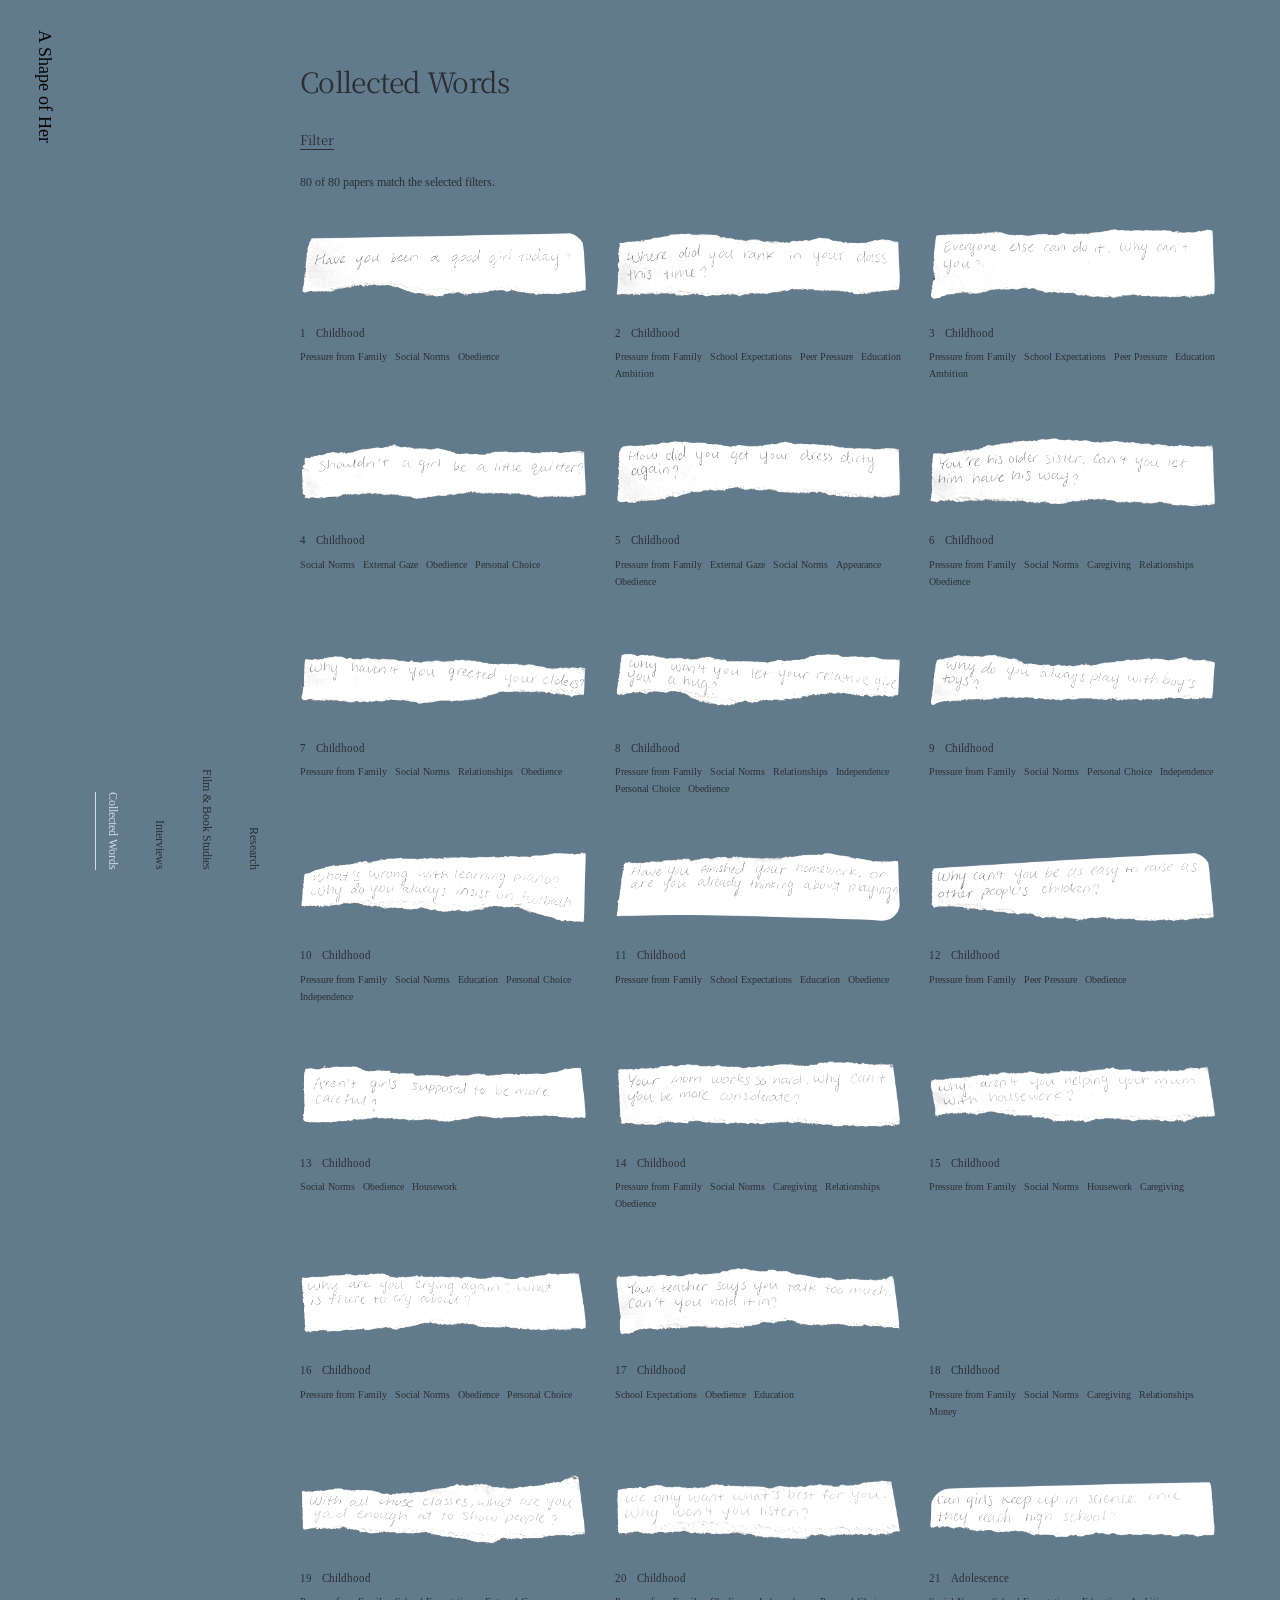
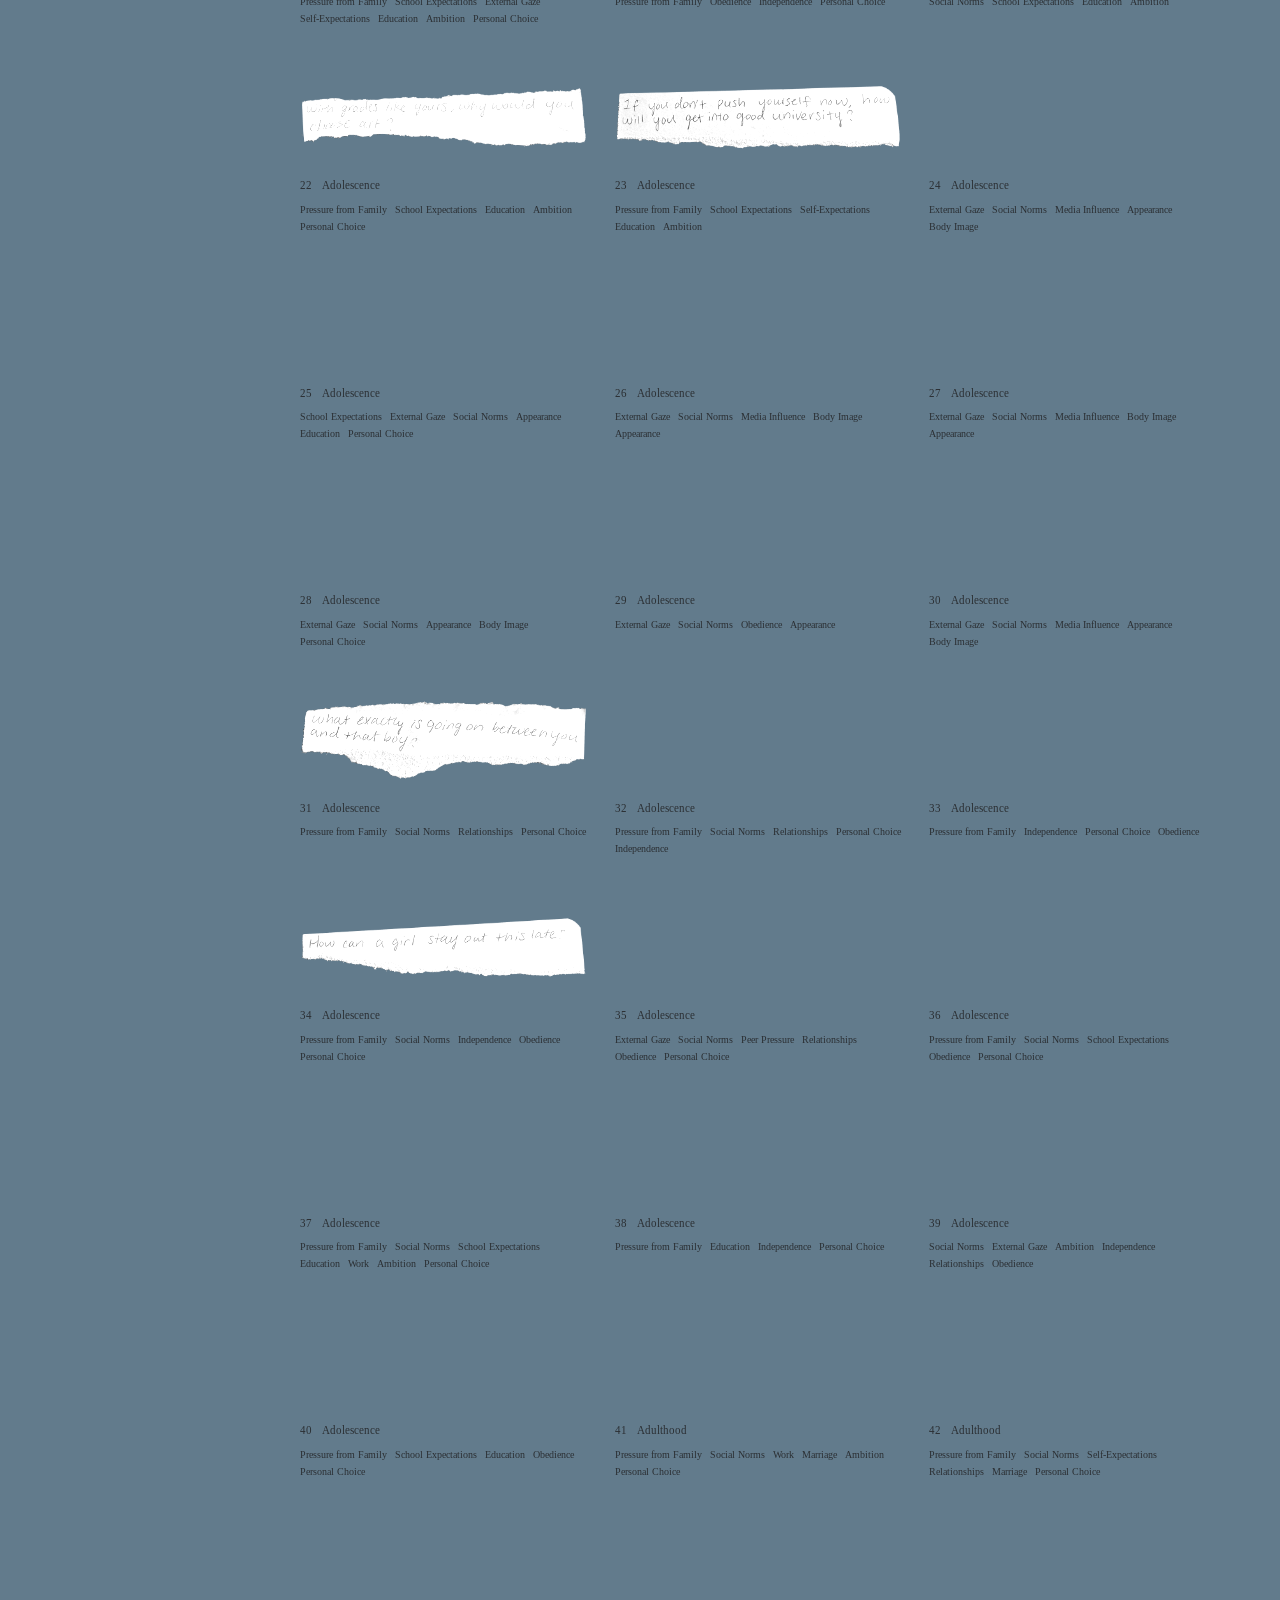
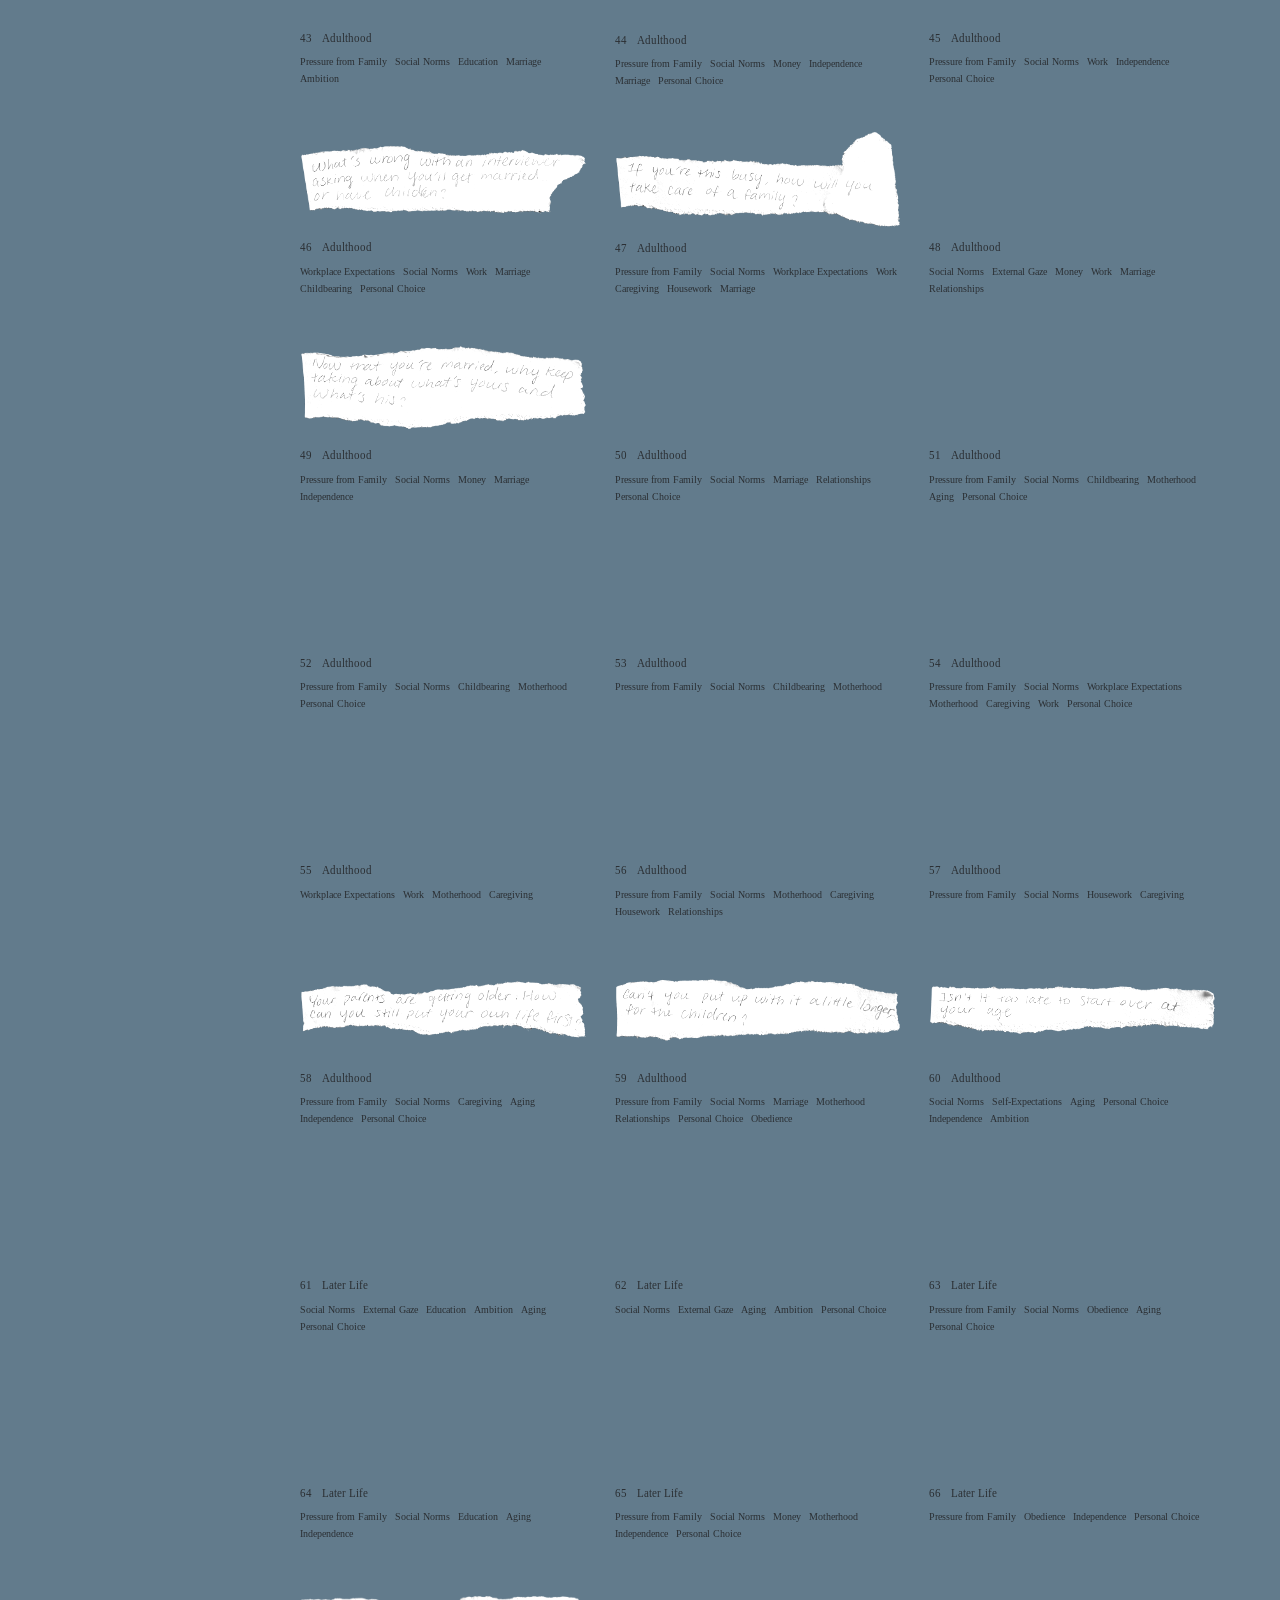
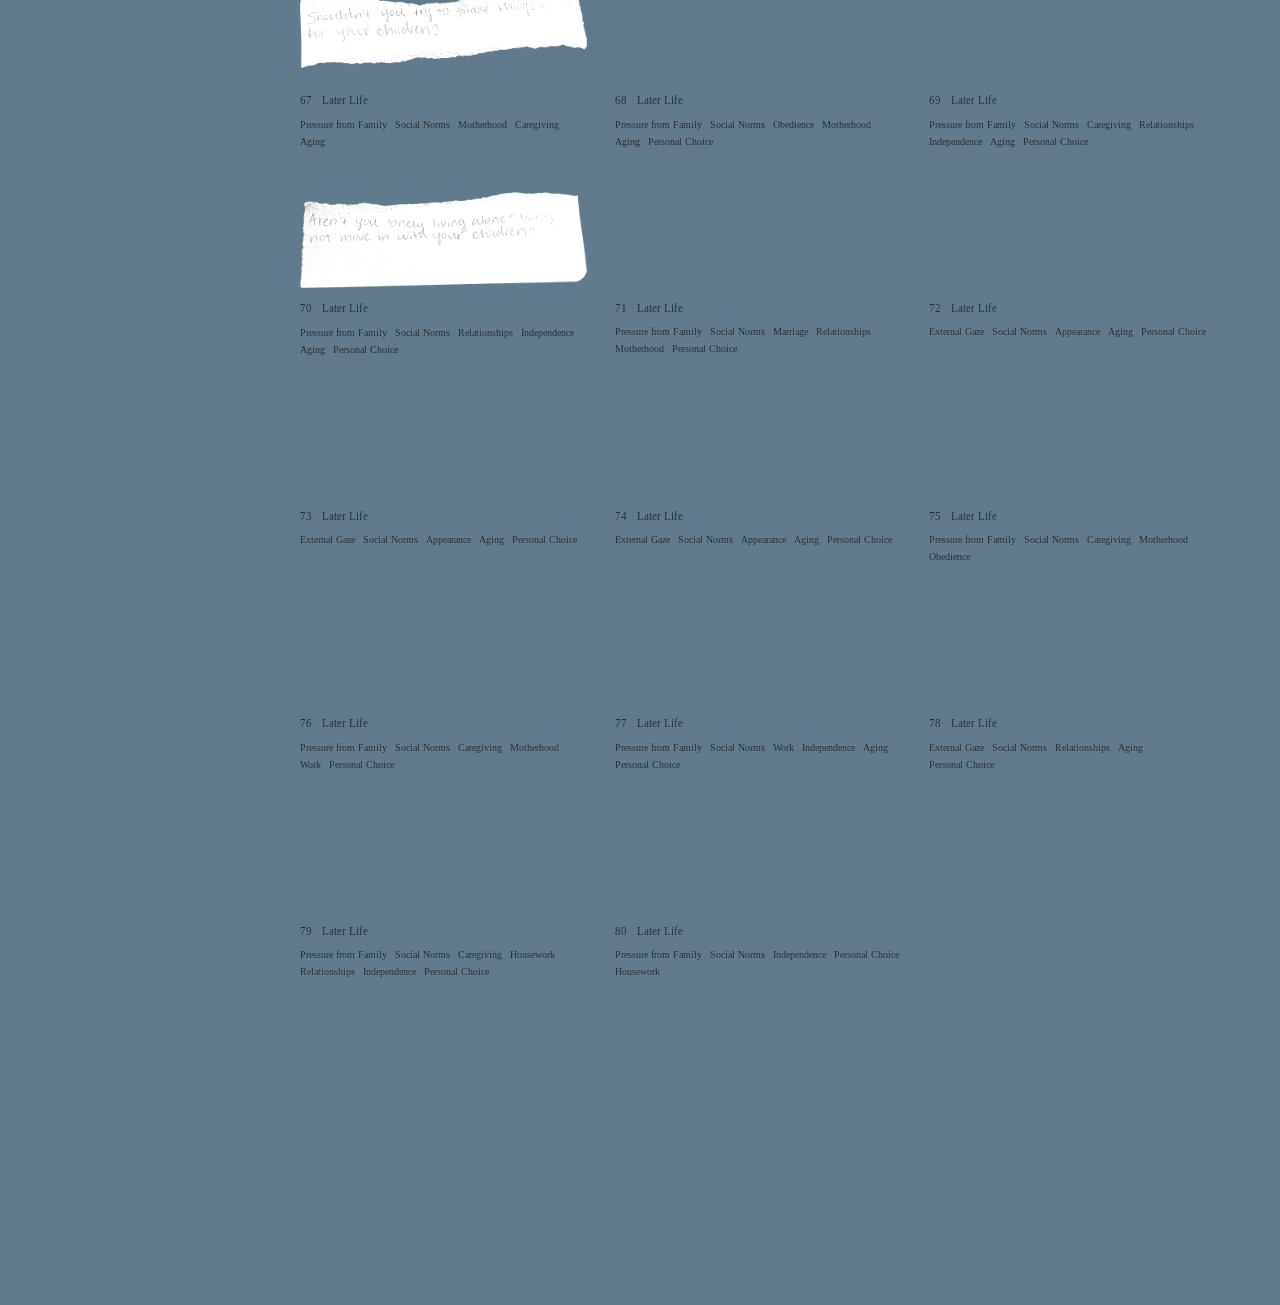
==== commit 5c7e3087: "Match A Shape of Her favicon to current eye palette" ====
--- a/original-layout.html
+++ b/original-layout.html
@@ -1,4 +1,4 @@
-<!doctype html><html lang="en"><head><meta charset="utf-8"><meta name="viewport" content="width=device-width,initial-scale=1"><title>A Shape of Her</title><link rel="stylesheet" href="src/original-layout.css?v=feng-qin-layout-1"><link rel="stylesheet" href="src/type.css?v=typewriter-body-1"><link rel="stylesheet" href="src/responsive.css?v=book-continuity-2"><link rel="icon" type="image/png" href="assets/favicon-transparent.png?v=eye-transparent-1"><link rel="stylesheet" href="src/archive-theme.css?v=word-labels-4"><link rel="stylesheet" href="src/interface-states.css?v=review-10"><link rel="stylesheet" href="src/reader-surface.css?v=reader-7"><link rel="stylesheet" href="src/slate.css?v=3"><link rel="stylesheet" href="src/research-refinement.css?v=1"><link rel="stylesheet" href="src/reality-refinement.css?v=1"><link rel="stylesheet" href="src/reader-refinement.css?v=reader-tabs-1"><link rel="stylesheet" href="src/interview-refinement.css?v=reading-view-4"></head><body class="slate-site"><main class="figma-stage"><section class="figma-screen" id="mom" hidden><div style="position:relative;width:100%;height:100%" data-node-id="37:55" data-name="Interview- Mom"><img alt="" style="position:absolute;display:block;inset:0;max-width:none;width:100%;height:100%" src="assets/figma/mom-04cc8.svg" /><img alt="" style="position:absolute;display:block;inset:0;max-width:none;width:100%;height:100%" src="assets/figma/mom-04cc8.svg" /><a style="word-break:break-word;position:absolute;display:block;cursor:pointer;font-family:var(--font-text);font-weight:400;inset:2.07% 90.83% 95.06% 0.97%;line-height:0;color:#78efb0;font-size:14.15px;white-space:nowrap" data-node-id="37:58"><p style="line-height:normal">A SHAPE OF HER</p></a><div style="position:absolute;inset:2.16% 98.09% 96.08% 0.97%" data-node-id="37:59" data-name="Group"><img alt="" style="position:absolute;display:block;inset:0;max-width:none;width:100%;height:100%" src="assets/figma/mom-c8390.svg" /></div><p style="word-break:break-word;position:absolute;font-family:var(--font-text);font-weight:400;inset:2.09% 48.47% 95.43% 45.28%;line-height:normal;font-style:normal;color:#e5ef70;font-size:16px;white-space:nowrap" data-node-id="37:62">
+<!doctype html><html lang="en"><head><meta charset="utf-8"><meta name="viewport" content="width=device-width,initial-scale=1"><title>A Shape of Her</title><link rel="stylesheet" href="src/original-layout.css?v=feng-qin-layout-1"><link rel="stylesheet" href="src/type.css?v=typewriter-body-1"><link rel="stylesheet" href="src/responsive.css?v=book-continuity-2"><link rel="icon" type="image/svg+xml" href="assets/favicon-eye.svg?v=slate-eye-20261030-1"><link rel="stylesheet" href="src/archive-theme.css?v=word-labels-4"><link rel="stylesheet" href="src/interface-states.css?v=review-10"><link rel="stylesheet" href="src/reader-surface.css?v=reader-7"><link rel="stylesheet" href="src/slate.css?v=3"><link rel="stylesheet" href="src/research-refinement.css?v=1"><link rel="stylesheet" href="src/reality-refinement.css?v=1"><link rel="stylesheet" href="src/reader-refinement.css?v=reader-tabs-1"><link rel="stylesheet" href="src/interview-refinement.css?v=reading-view-4"></head><body class="slate-site"><main class="figma-stage"><section class="figma-screen" id="mom" hidden><div style="position:relative;width:100%;height:100%" data-node-id="37:55" data-name="Interview- Mom"><img alt="" style="position:absolute;display:block;inset:0;max-width:none;width:100%;height:100%" src="assets/figma/mom-04cc8.svg" /><img alt="" style="position:absolute;display:block;inset:0;max-width:none;width:100%;height:100%" src="assets/figma/mom-04cc8.svg" /><a style="word-break:break-word;position:absolute;display:block;cursor:pointer;font-family:var(--font-text);font-weight:400;inset:2.07% 90.83% 95.06% 0.97%;line-height:0;color:#78efb0;font-size:14.15px;white-space:nowrap" data-node-id="37:58"><p style="line-height:normal">A SHAPE OF HER</p></a><div style="position:absolute;inset:2.16% 98.09% 96.08% 0.97%" data-node-id="37:59" data-name="Group"><img alt="" style="position:absolute;display:block;inset:0;max-width:none;width:100%;height:100%" src="assets/figma/mom-c8390.svg" /></div><p style="word-break:break-word;position:absolute;font-family:var(--font-text);font-weight:400;inset:2.09% 48.47% 95.43% 45.28%;line-height:normal;font-style:normal;color:#e5ef70;font-size:16px;white-space:nowrap" data-node-id="37:62">
         (Interviews)</p><div style="position:absolute;inset:6.98% 0 93.02% 0" data-node-id="37:63" data-name="Vector"><div style="position:absolute;inset:-0.5px 0"><img alt="" style="display:block;max-width:none;width:100%;height:100%" src="assets/figma/mom-5d389.svg" /></div></div><p style="word-break:break-word;position:absolute;font-family:var(--font-text);font-weight:400;inset:2.09% 68.06% 95.43% 22.5%;line-height:normal;font-style:normal;color:#78efb0;font-size:16px;white-space:nowrap" data-node-id="71:30">(Collected Words)</p><p style="word-break:break-word;position:absolute;font-family:var(--font-text);font-weight:400;inset:1.96% 28.4% 95.56% 60.35%;line-height:normal;font-style:normal;color:#78efb0;font-size:16px;white-space:nowrap" data-node-id="71:32">(Film &amp; Book Studies)</p><p style="word-break:break-word;position:absolute;font-family:var(--font-text);font-weight:400;inset:2.35% 13.89% 95.17% 80.42%;line-height:normal;font-style:normal;color:#78efb0;font-size:16px;white-space:nowrap" data-node-id="71:34">
         (Research)</p><div style="position:absolute;background:#35253f;height:712px;left:0;overflow-x:clip;overflow-y:auto;top:54px;width:1440px" data-node-id="86:30" data-name="Mom — scrollable interview"><div style="position:absolute;align-content:stretch;display:flex;align-items:flex-start;left:140px;overflow:clip;top:0;width:1300px" data-node-id="86:31" data-name="Photos + interview"><div style="align-content:stretch;display:flex;flex-direction:column;align-items:flex-start;overflow:clip;position:relative;flex-shrink:0;width:650px" data-node-id="86:32" data-name="Family photographs — original proportions"><div style="height:869.375px;position:relative;flex-shrink:0;width:650px" data-node-id="85:30" data-name="mother-memory-01"><img alt="" style="position:absolute;inset:0;max-width:none;object-fit:contain;pointer-events:none;width:100%;height:100%" src="assets/figma/mom-5adf5.png" /></div><div style="height:495.093px;position:relative;flex-shrink:0;width:650px" data-node-id="85:32" data-name="mother-memory-03"><img alt="" style="position:absolute;inset:0;max-width:none;object-fit:contain;pointer-events:none;width:100%;height:100%" src="assets/figma/mom-e5b0a.png" /></div><div style="height:868.021px;position:relative;flex-shrink:0;width:650px" data-node-id="85:34" data-name="mother-memory-05"><img alt="" style="position:absolute;inset:0;max-width:none;object-fit:contain;pointer-events:none;width:100%;height:100%" src="assets/figma/mom-c2add.png" /></div></div><div style="word-break:break-word;background:#ead7e3;align-content:stretch;display:flex;flex-direction:column;gap:48px;height:2232.49px;align-items:flex-start;font-style:normal;overflow:clip;padding-bottom:48px;padding-top:38px;padding-left:38px;padding-right:38px;position:relative;flex-shrink:0;color:#63435f;width:650px" data-node-id="86:33" data-name="Interview — editable questions and answers"><div style="align-content:stretch;display:flex;flex-direction:column;gap:24px;align-items:flex-start;overflow:clip;position:relative;flex-shrink:0;width:574px" data-node-id="86:34" data-name="Question 1"><p style="font-family:var(--font-text);font-weight:700;line-height:38px;position:relative;flex-shrink:0;font-size:30px;width:574px" data-node-id="86:35">What do your family and your work expect from you these days? Does any of it feel stressful?</p><div style="font-family:var(--font-text);font-weight:400;line-height:0;position:relative;flex-shrink:0;font-size:24px;width:574px;white-space:pre-wrap" data-node-id="86:36"><p style="line-height:34px;margin-bottom:0">Right now, I think Mom’s job at home is to look after you and Niuniu. His college entrance exams are coming up, so I need to make sure he’s doing okay and staying healthy. With you, Mom needs to pay extra attention to how you’re feeling. I don’t want you to get ill again.</p><p style="line-height:34px;margin-bottom:0">​</p><p style="line-height:34px;margin-bottom:0">At work, I need to help Dad run the factory. Mom handles the office work and HR, and Dad wants me to learn more about it.</p><p style="line-height:34px;margin-bottom:0">​</p><p style="line-height:34px;margin-bottom:0">At home, we have the older ones and the younger ones to look after. Sometimes keeping up with everyday life and paying for everything feels like a lot. Mom was at home for so many years, and now I’m helping Dad manage the company. I worry about getting things wrong sometimes.</p><p style="line-height:34px;margin-bottom:0">​</p><p style="line-height:34px">But overall, Mom is happy with life right now. You and Niuniu are both doing well, and he’s working hard. Especially you—you’re doing so well now. Seeing you get better makes Mom feel much less worried.</p></div></div><div style="align-content:stretch;display:flex;flex-direction:column;gap:24px;align-items:flex-start;overflow:clip;position:relative;flex-shrink:0;width:574px" data-node-id="86:37" data-name="Question 2"><p style="font-family:var(--font-text);font-weight:700;line-height:38px;position:relative;flex-shrink:0;font-size:30px;width:574px" data-node-id="86:38">What part of your day matters most to you?</p><div style="font-family:var(--font-text);font-weight:400;line-height:0;position:relative;flex-shrink:0;font-size:24px;width:574px;white-space:pre-wrap" data-node-id="86:39"><p style="line-height:34px;margin-bottom:0">The most important part of the day? I don’t think there’s one particular time. When I wasn’t working, though, I liked making a nice dinner and waiting for Dad to come home. When you were all home too, we could sit down and have a happy meal together. That was the best time for Mom.</p><p style="line-height:34px;margin-bottom:0">​</p><p style="line-height:34px">Now that you’re in America, our video calls are the most important time for me. Seeing that you’re doing well makes Mom so happy.</p></div></div><div style="align-content:stretch;display:flex;flex-direction:column;gap:24px;align-items:flex-start;overflow:clip;position:relative;flex-shrink:0;width:574px" data-node-id="86:40" data-name="Question 3"><p style="font-family:var(--font-text);font-weight:700;line-height:38px;position:relative;flex-shrink:0;font-size:30px;width:574px" data-node-id="86:41">Who or what matters most to you?</p><p style="font-family:var(--font-text);font-weight:400;line-height:34px;position:relative;flex-shrink:0;font-size:24px;width:574px" data-node-id="86:42">
                 The most important people in Mom’s life are you and Niuniu. Right now, you two matter most to me. For now, I want to help Dad run the factory well so we can earn a bit more money.</p></div><div style="align-content:stretch;display:flex;flex-direction:column;gap:24px;align-items:flex-start;overflow:clip;position:relative;flex-shrink:0;width:574px" data-node-id="86:43" data-name="Question 4"><p style="font-family:var(--font-text);font-weight:700;line-height:38px;position:relative;flex-shrink:0;font-size:30px;width:574px" data-node-id="86:44">
